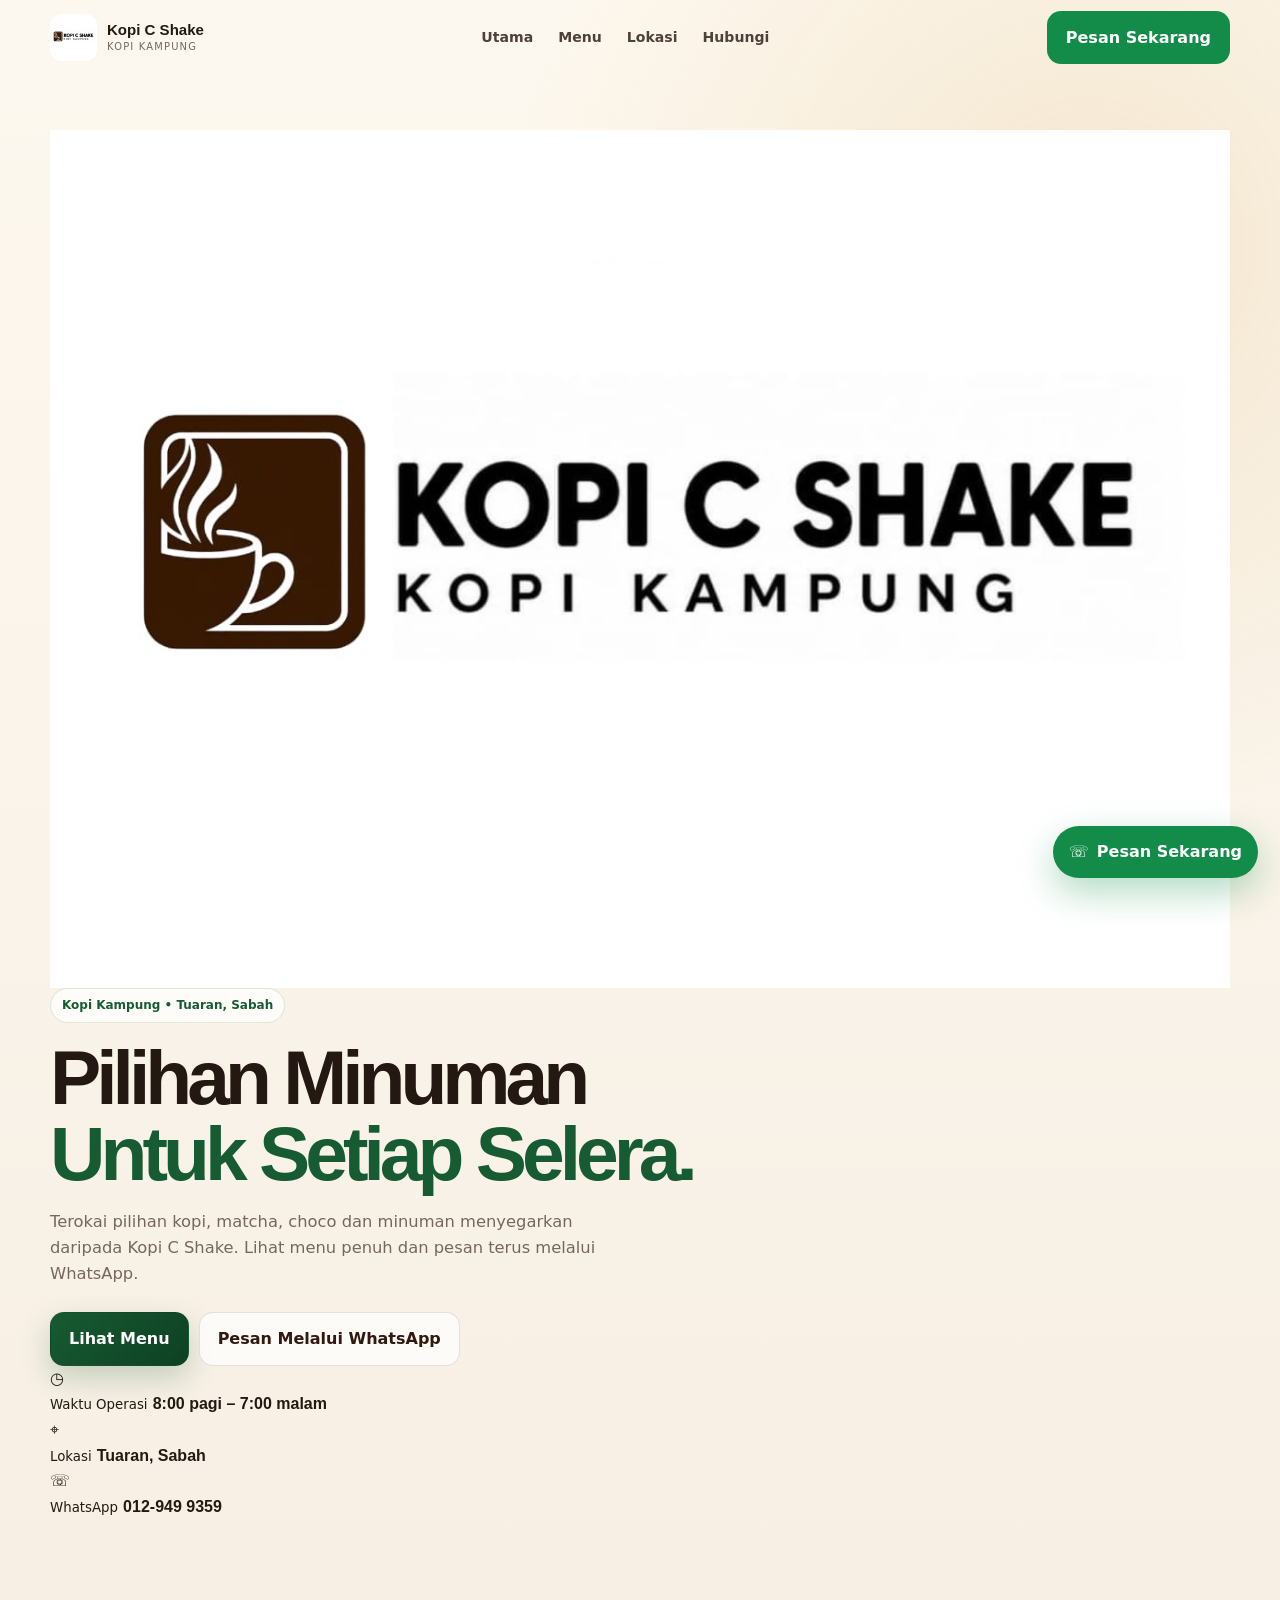
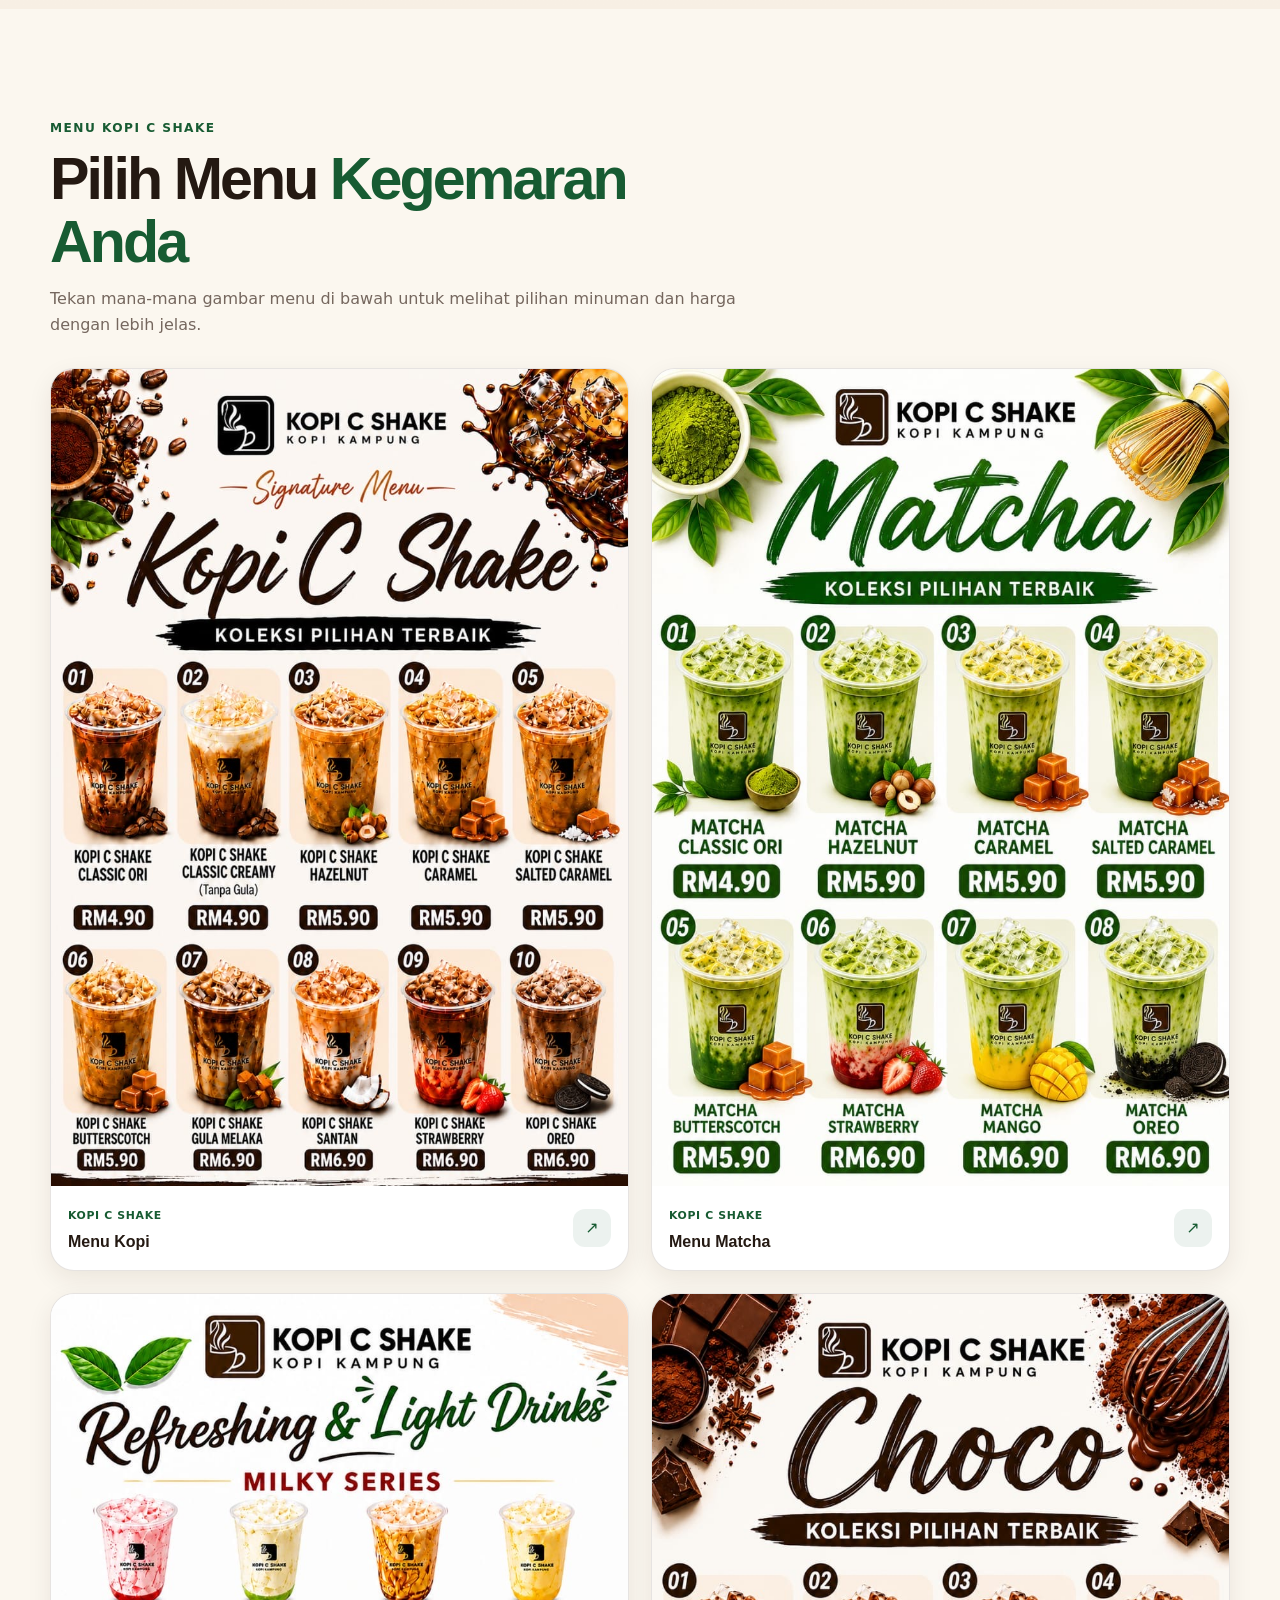
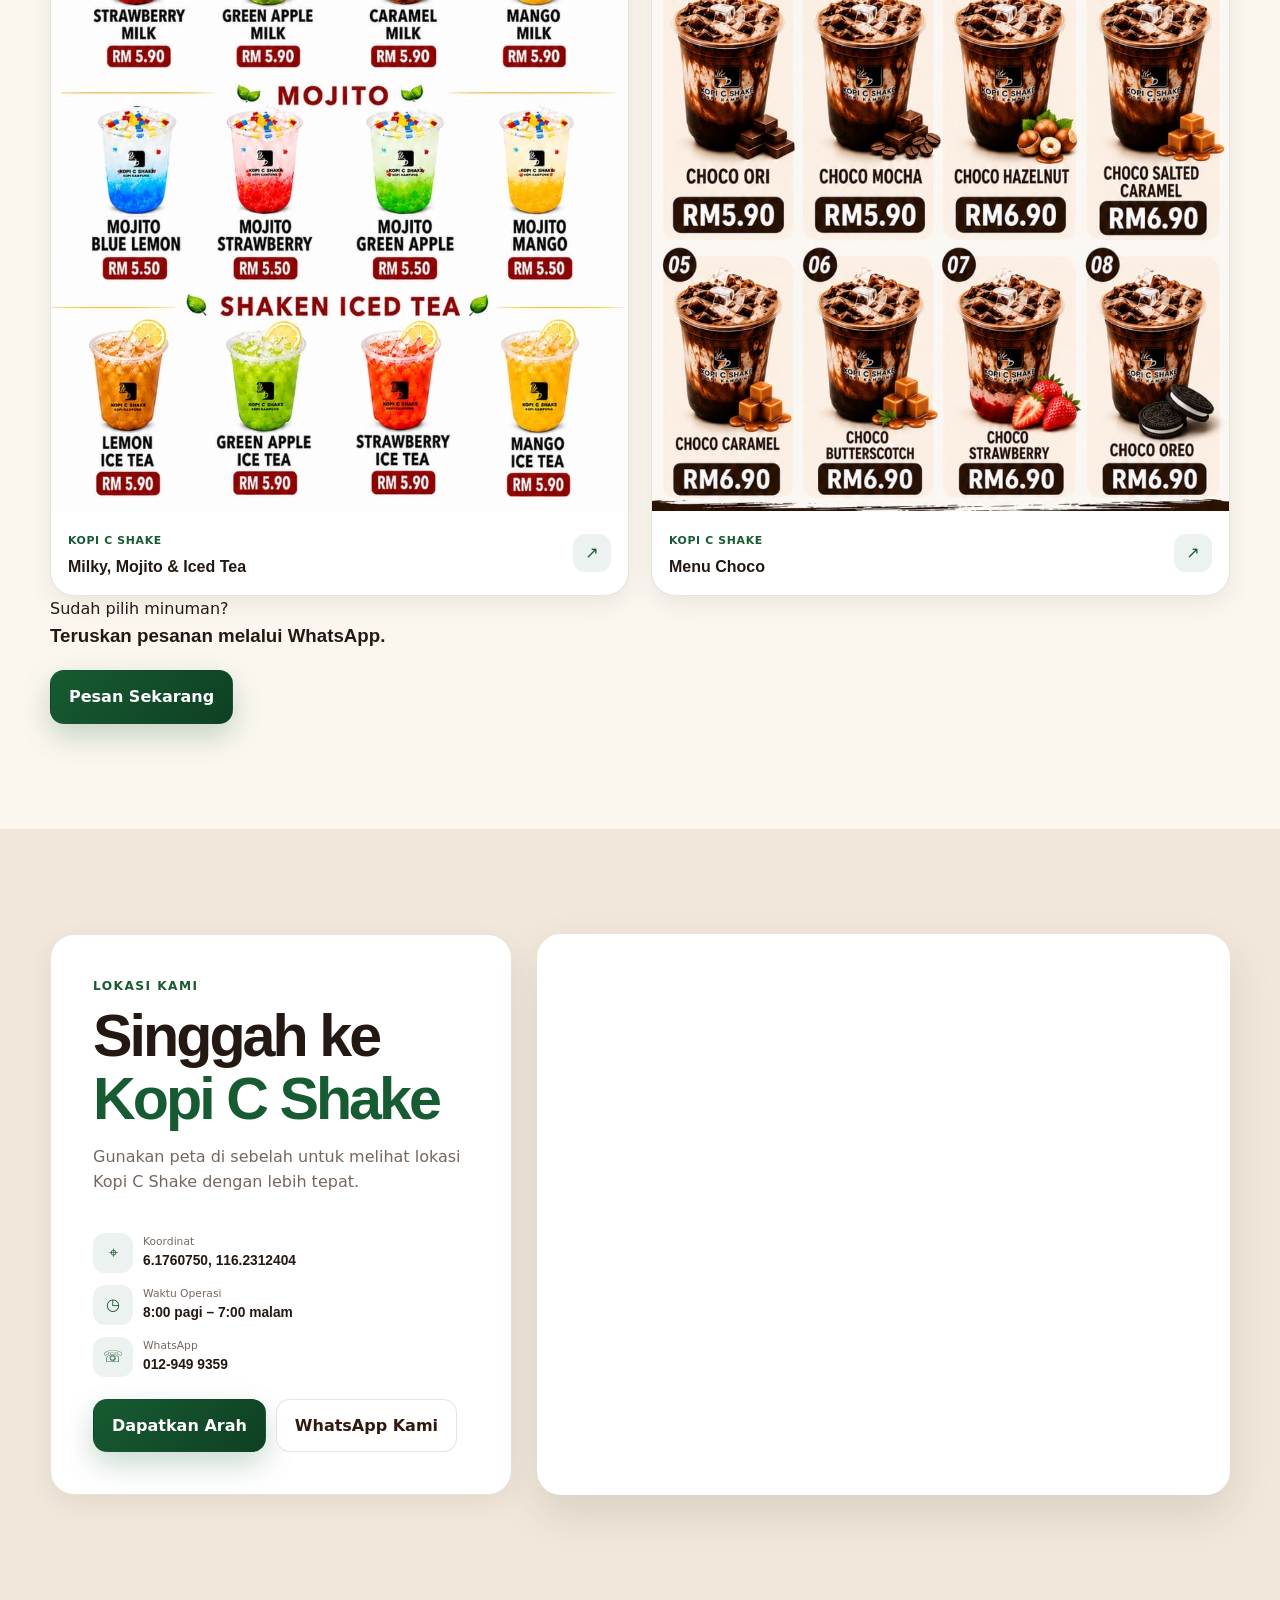
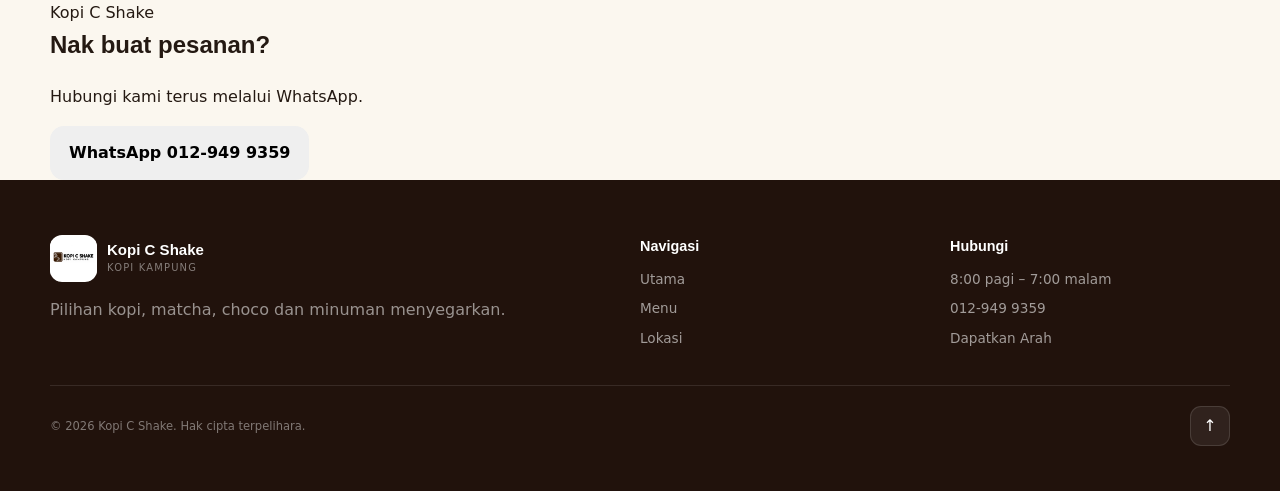
==== index.html @ 35e456e8 "Enhance SEO and structure of index.html Updated title, meta descriptions, and various content for be" ====
<!DOCTYPE html>
<html lang="ms">
<head>
  <meta charset="UTF-8">

  <meta
    name="viewport"
    content="width=device-width, initial-scale=1.0, viewport-fit=cover"
  >

  <title>Kopi C Shake | Kopi Kampung di Tuaran, Sabah</title>

  <meta
    name="description"
    content="Lihat menu Kopi C Shake di Tuaran, Sabah. Pilihan kopi, matcha, choco dan minuman sejuk. Pesan terus melalui WhatsApp."
  >

  <meta name="theme-color" content="#2b160f">

  <meta property="og:type" content="website">
  <meta property="og:title" content="Kopi C Shake | Kopi Kampung">
  <meta
    property="og:description"
    content="Lihat menu Kopi C Shake dan pesan terus melalui WhatsApp."
  >
  <meta property="og:image" content="images/logo.jpg">

  <link rel="icon" href="images/logo.jpg">

  <link rel="preconnect" href="https://fonts.googleapis.com">
  <link rel="preconnect" href="https://fonts.gstatic.com" crossorigin>

  <link
    href="https://fonts.googleapis.com/css2?family=Inter:wght@400;500;600;700&family=Playfair+Display:wght@600;700&display=swap"
    rel="stylesheet"
  >

  <link rel="stylesheet" href="style.css">

  <script type="application/ld+json">
  {
    "@context": "https://schema.org",
    "@type": "CafeOrCoffeeShop",
    "name": "Kopi C Shake",
    "description": "Pilihan kopi, matcha, choco dan minuman sejuk di Tuaran, Sabah.",
    "telephone": "+60129499359",
    "geo": {
      "@type": "GeoCoordinates",
      "latitude": 6.1760750,
      "longitude": 116.2312404
    },
    "address": {
      "@type": "PostalAddress",
      "addressLocality": "Tuaran",
      "addressRegion": "Sabah",
      "addressCountry": "MY"
    }
  }
  </script>
</head>

<body>

  <a class="skip-link" href="#utama">
    Terus ke kandungan
  </a>


  <!-- HEADER -->
  <header class="header" id="header">

    <div class="container header-inner">

      <a href="#utama" class="brand">

        <img
          src="images/logo.jpg"
          alt="Logo Kopi C Shake"
          class="brand-logo"
        >

        <div class="brand-text">
          <strong>Kopi C Shake</strong>
          <span>Kopi Kampung</span>
        </div>

      </a>


      <nav class="desktop-nav">
        <a href="#utama">Utama</a>
        <a href="#menu">Menu</a>
        <a href="#lokasi">Lokasi</a>
        <a href="#hubungi">Hubungi</a>
      </nav>


      <div class="header-actions">

        <button
          type="button"
          class="btn btn-whatsapp desktop-order js-whatsapp"
        >
          Pesan Sekarang
        </button>


        <button
          type="button"
          class="hamburger"
          id="hamburger"
          aria-label="Buka menu"
          aria-expanded="false"
        >
          <span></span>
          <span></span>
          <span></span>
        </button>

      </div>

    </div>


    <div
      class="mobile-menu"
      id="mobileMenu"
      aria-hidden="true"
    >

      <nav>
        <a href="#utama">Utama</a>
        <a href="#menu">Menu</a>
        <a href="#lokasi">Lokasi</a>
        <a href="#hubungi">Hubungi</a>
      </nav>

      <button
        type="button"
        class="btn btn-whatsapp js-whatsapp"
      >
        Pesan Melalui WhatsApp
      </button>

    </div>

  </header>


  <main>


    <!-- HERO -->
    <section class="hero" id="utama">

      <div class="hero-decoration hero-decoration-one"></div>
      <div class="hero-decoration hero-decoration-two"></div>


      <div class="container hero-content reveal">

        <div class="hero-logo-small">

          <img
            src="images/logo.jpg"
            alt="Kopi C Shake Kopi Kampung"
          >

        </div>


        <div class="eyebrow">
          Kopi Kampung • Tuaran, Sabah
        </div>


        <h1>
          Pilihan Minuman
          <span>Untuk Setiap Selera.</span>
        </h1>


        <p class="hero-description">
          Terokai pilihan kopi, matcha, choco dan minuman
          menyegarkan daripada Kopi C Shake. Lihat menu penuh
          dan pesan terus melalui WhatsApp.
        </p>


        <div class="hero-buttons">

          <a
            href="#menu"
            class="btn btn-primary"
          >
            Lihat Menu
          </a>


          <button
            type="button"
            class="btn btn-outline js-whatsapp"
          >
            Pesan Melalui WhatsApp
          </button>

        </div>


        <div class="hero-info">

          <div class="hero-info-item">

            <span class="info-icon">
              ◷
            </span>

            <div>
              <small>Waktu Operasi</small>
              <strong>8:00 pagi – 7:00 malam</strong>
            </div>

          </div>


          <div class="hero-info-item">

            <span class="info-icon">
              ⌖
            </span>

            <div>
              <small>Lokasi</small>
              <strong>Tuaran, Sabah</strong>
            </div>

          </div>


          <div class="hero-info-item">

            <span class="info-icon">
              ☏
            </span>

            <div>
              <small>WhatsApp</small>
              <strong>012-949 9359</strong>
            </div>

          </div>

        </div>

      </div>

    </section>



    <!-- MENU -->
    <section class="section menu-section" id="menu">

      <div class="container">

        <div class="section-heading reveal">

          <span class="section-label">
            Menu Kopi C Shake
          </span>

          <h2>
            Pilih Menu
            <span>Kegemaran Anda</span>
          </h2>

          <p>
            Tekan mana-mana gambar menu di bawah untuk melihat
            pilihan minuman dan harga dengan lebih jelas.
          </p>

        </div>


        <div class="menu-gallery">


          <!-- KOPI -->
          <button
            type="button"
            class="menu-poster reveal"
            data-lightbox="images/menu-kopi.jpg"
            data-title="Menu Kopi C Shake"
          >

            <div class="menu-image-wrap">

              <img
                src="images/menu-kopi.jpg"
                alt="Menu Kopi C Shake"
                loading="eager"
              >

              <div class="view-overlay">
                <span>＋</span>
                Lihat Menu
              </div>

            </div>


            <div class="menu-info">

              <div>
                <span>Kopi C Shake</span>
                <h3>Menu Kopi</h3>
              </div>

              <span class="menu-arrow">
                ↗
              </span>

            </div>

          </button>


          <!-- MATCHA -->
          <button
            type="button"
            class="menu-poster reveal"
            data-lightbox="images/menu-matcha.jpg"
            data-title="Menu Matcha"
          >

            <div class="menu-image-wrap">

              <img
                src="images/menu-matcha.jpg"
                alt="Menu Matcha Kopi C Shake"
                loading="lazy"
              >

              <div class="view-overlay">
                <span>＋</span>
                Lihat Menu
              </div>

            </div>


            <div class="menu-info">

              <div>
                <span>Kopi C Shake</span>
                <h3>Menu Matcha</h3>
              </div>

              <span class="menu-arrow">
                ↗
              </span>

            </div>

          </button>


          <!-- MINUMAN -->
          <button
            type="button"
            class="menu-poster reveal"
            data-lightbox="images/menu-minuman.jpg"
            data-title="Milky, Mojito & Iced Tea"
          >

            <div class="menu-image-wrap">

              <img
                src="images/menu-minuman.jpg"
                alt="Menu minuman Kopi C Shake"
                loading="lazy"
              >

              <div class="view-overlay">
                <span>＋</span>
                Lihat Menu
              </div>

            </div>


            <div class="menu-info">

              <div>
                <span>Kopi C Shake</span>
                <h3>Milky, Mojito & Iced Tea</h3>
              </div>

              <span class="menu-arrow">
                ↗
              </span>

            </div>

          </button>


          <!-- CHOCO -->
          <button
            type="button"
            class="menu-poster reveal"
            data-lightbox="images/menu-choco.jpg"
            data-title="Menu Choco"
          >

            <div class="menu-image-wrap">

              <img
                src="images/menu-choco.jpg"
                alt="Menu Choco Kopi C Shake"
                loading="lazy"
              >

              <div class="view-overlay">
                <span>＋</span>
                Lihat Menu
              </div>

            </div>


            <div class="menu-info">

              <div>
                <span>Kopi C Shake</span>
                <h3>Menu Choco</h3>
              </div>

              <span class="menu-arrow">
                ↗
              </span>

            </div>

          </button>

        </div>


        <div class="menu-order reveal">

          <div>

            <span>
              Sudah pilih minuman?
            </span>

            <h3>
              Teruskan pesanan melalui WhatsApp.
            </h3>

          </div>


          <button
            type="button"
            class="btn btn-primary js-whatsapp"
          >
            Pesan Sekarang
          </button>

        </div>

      </div>

    </section>



    <!-- LOCATION -->
    <section class="section location-section" id="lokasi">

      <div class="container location-grid">


        <div class="location-content reveal">

          <span class="section-label">
            Lokasi Kami
          </span>


          <h2>
            Singgah ke
            <span>Kopi C Shake</span>
          </h2>


          <p>
            Gunakan peta di sebelah untuk melihat lokasi
            Kopi C Shake dengan lebih tepat.
          </p>


          <div class="location-details">

            <div>

              <span class="location-icon">
                ⌖
              </span>

              <div>
                <small>Koordinat</small>
                <strong>
                  6.1760750, 116.2312404
                </strong>
              </div>

            </div>


            <div>

              <span class="location-icon">
                ◷
              </span>

              <div>
                <small>Waktu Operasi</small>
                <strong>
                  8:00 pagi – 7:00 malam
                </strong>
              </div>

            </div>


            <div>

              <span class="location-icon">
                ☏
              </span>

              <div>
                <small>WhatsApp</small>
                <strong>
                  012-949 9359
                </strong>
              </div>

            </div>

          </div>


          <div class="location-buttons">

            <a
              class="btn btn-primary"
              href="https://www.google.com/maps/dir/?api=1&destination=6.1760750,116.2312404"
              target="_blank"
              rel="noopener noreferrer"
            >
              Dapatkan Arah
            </a>


            <button
              type="button"
              class="btn btn-outline js-whatsapp"
            >
              WhatsApp Kami
            </button>

          </div>

        </div>


        <div class="map-container reveal">

          <iframe
            src="https://www.google.com/maps?q=6.1760750,116.2312404&z=17&output=embed"
            title="Lokasi Kopi C Shake"
            loading="lazy"
            referrerpolicy="no-referrer-when-downgrade"
          ></iframe>

        </div>

      </div>

    </section>



    <!-- SIMPLE CONTACT -->
    <section class="contact-strip" id="hubungi">

      <div class="container contact-strip-inner reveal">

        <div>

          <span>
            Kopi C Shake
          </span>

          <h2>
            Nak buat pesanan?
          </h2>

          <p>
            Hubungi kami terus melalui WhatsApp.
          </p>

        </div>


        <button
          type="button"
          class="btn btn-contact js-whatsapp"
        >
          WhatsApp 012-949 9359
        </button>

      </div>

    </section>

  </main>



  <!-- FOOTER -->
  <footer>

    <div class="container footer-grid">


      <div class="footer-brand">

        <a
          href="#utama"
          class="brand"
        >

          <img
            src="images/logo.jpg"
            alt="Kopi C Shake"
            class="brand-logo"
          >

          <div class="brand-text">
            <strong>Kopi C Shake</strong>
            <span>Kopi Kampung</span>
          </div>

        </a>


        <p>
          Pilihan kopi, matcha, choco dan minuman menyegarkan.
        </p>

      </div>


      <div class="footer-column">

        <h3>Navigasi</h3>

        <a href="#utama">Utama</a>
        <a href="#menu">Menu</a>
        <a href="#lokasi">Lokasi</a>

      </div>


      <div class="footer-column">

        <h3>Hubungi</h3>

        <span>
          8:00 pagi – 7:00 malam
        </span>

        <a href="tel:+60129499359">
          012-949 9359
        </a>

        <a
          href="https://www.google.com/maps/dir/?api=1&destination=6.1760750,116.2312404"
          target="_blank"
          rel="noopener noreferrer"
        >
          Dapatkan Arah
        </a>

      </div>

    </div>


    <div class="container footer-bottom">

      <p>
        © <span id="year"></span>
        Kopi C Shake. Hak cipta terpelihara.
      </p>


      <a
        href="#utama"
        class="back-top"
        aria-label="Kembali ke atas"
      >
        ↑
      </a>

    </div>

  </footer>



  <!-- FLOATING WHATSAPP -->
  <button
    type="button"
    class="floating-whatsapp js-whatsapp"
    aria-label="Pesan melalui WhatsApp"
  >
    <span>☏</span>
    Pesan Sekarang
  </button>



  <!-- MOBILE WHATSAPP -->
  <div class="mobile-whatsapp-bar">

    <button
      type="button"
      class="js-whatsapp"
    >
      <span>☏</span>

      <div>
        <small>WhatsApp</small>
        <strong>Pesan Sekarang</strong>
      </div>

    </button>

  </div>



  <!-- LIGHTBOX -->
  <div
    class="lightbox"
    id="lightbox"
    hidden
  >

    <div
      class="lightbox-dialog"
      role="dialog"
      aria-modal="true"
      aria-labelledby="lightboxTitle"
    >

      <div class="lightbox-header">

        <h2 id="lightboxTitle">
          Menu Kopi C Shake
        </h2>


        <button
          type="button"
          id="lightboxClose"
          class="lightbox-close"
          aria-label="Tutup gambar"
        >
          ×
        </button>

      </div>


      <div class="lightbox-image-container">

        <img
          id="lightboxImage"
          src="images/menu-kopi.jpg"
          alt="Menu Kopi C Shake"
        >

      </div>


      <div class="lightbox-footer">

        <button
          type="button"
          class="btn btn-primary js-whatsapp"
        >
          Pesan Melalui WhatsApp
        </button>

      </div>

    </div>

  </div>


  <script src="script.js"></script>

</body>
</html>
---- style.css ----
/* =========================================
   KOPI C SHAKE
   MOBILE-FIRST WEBSITE
========================================= */

:root {
  --primary: #32190f;
  --primary-soft: #4d2919;

  --green: #175b32;
  --green-dark: #0e4023;

  --gold: #d7a04b;

  --cream: #fbf7ef;
  --cream-dark: #f1e8db;

  --white: #ffffff;

  --text: #241912;
  --muted: #75675e;

  --border: rgba(50, 25, 15, 0.12);

  --whatsapp: #148c49;
  --whatsapp-dark: #0c733b;

  --shadow-small:
    0 8px 25px rgba(45, 23, 14, 0.08);

  --shadow-medium:
    0 18px 45px rgba(45, 23, 14, 0.12);

  --shadow-large:
    0 28px 80px rgba(45, 23, 14, 0.18);

  --radius-small: 14px;
  --radius-medium: 20px;
  --radius-large: 30px;

  --transition:
    180ms cubic-bezier(.2, .8, .2, 1);
}


/* =========================================
   RESET
========================================= */

*,
*::before,
*::after {
  box-sizing: border-box;
}


html {
  scroll-behavior: smooth;
  scroll-padding-top: 90px;
}


body {
  margin: 0;

  padding-bottom:
    calc(76px + env(safe-area-inset-bottom));

  overflow-x: hidden;

  color: var(--text);
  background: var(--cream);

  font-family:
    "DM Sans",
    system-ui,
    -apple-system,
    BlinkMacSystemFont,
    "Segoe UI",
    sans-serif;

  line-height: 1.6;
}


body.modal-open {
  overflow: hidden;
}


img {
  display: block;
  max-width: 100%;
  height: auto;
}


button,
input,
textarea {
  font: inherit;
}


button,
a {
  -webkit-tap-highlight-color: transparent;
}


button {
  cursor: pointer;
}


a {
  color: inherit;
  text-decoration: none;
}


h1,
h2,
h3,
p {
  margin-top: 0;
}


h1,
h2,
h3,
strong {
  font-family:
    "Manrope",
    "DM Sans",
    sans-serif;
}


[hidden] {
  display: none !important;
}


::selection {
  color: white;
  background: var(--green);
}


/* =========================================
   ACCESSIBILITY
========================================= */

.skip-link {
  position: fixed;

  top: 10px;
  left: 10px;

  z-index: 99999;

  padding: 10px 15px;

  color: white;
  background: var(--primary);

  border-radius: 10px;

  transform: translateY(-150%);

  transition: transform var(--transition);
}


.skip-link:focus {
  transform: translateY(0);
}


:focus-visible {
  outline: 3px solid rgba(23, 91, 50, 0.35);
  outline-offset: 3px;
}


/* =========================================
   GLOBAL
========================================= */

.container {
  width: min(calc(100% - 32px), 1180px);
  margin-inline: auto;
}


.section {
  padding: 76px 0;
}


.section-label {
  display: inline-block;

  margin-bottom: 9px;

  color: var(--green);

  font-size: 0.76rem;
  font-weight: 800;

  letter-spacing: 0.12em;
  text-transform: uppercase;
}


.section-label.light {
  color: rgba(255, 255, 255, 0.72);
}


.section-heading {
  max-width: 700px;
  margin-bottom: 30px;
}


.section-heading.centered {
  margin-inline: auto;
  text-align: center;
}


.section-heading h2,
.about-content h2,
.location-content h2 {
  margin-bottom: 13px;

  font-size:
    clamp(2rem, 8vw, 3.7rem);

  line-height: 1.06;
  letter-spacing: -0.05em;
}


.section-heading h2 span,
.about-content h2 span,
.location-content h2 span {
  color: var(--green);
}


.section-heading p,
.about-content p,
.location-content > p {
  color: var(--muted);
}


/* =========================================
   BUTTON
========================================= */

.btn {
  position: relative;

  min-height: 48px;

  display: inline-flex;

  align-items: center;
  justify-content: center;

  gap: 8px;

  padding: 13px 18px;

  border: 1px solid transparent;
  border-radius: 14px;

  font-weight: 800;

  transition:
    transform var(--transition),
    box-shadow var(--transition),
    background var(--transition),
    border-color var(--transition);
}


.btn:hover {
  transform: translateY(-2px);
}


.btn:active {
  transform: scale(0.97);
}


.btn-primary {
  color: white;

  background:
    linear-gradient(
      135deg,
      var(--green),
      var(--green-dark)
    );

  box-shadow:
    0 12px 30px rgba(23, 91, 50, 0.23);
}


.btn-primary:hover {
  box-shadow:
    0 16px 34px rgba(23, 91, 50, 0.3);
}


.btn-outline {
  color: var(--primary);

  background:
    rgba(255, 255, 255, 0.72);

  border-color: var(--border);
}


.btn-outline:hover {
  background: white;
  box-shadow: var(--shadow-small);
}


.btn-whatsapp {
  color: white;
  background: var(--whatsapp);
}


.btn-whatsapp:hover {
  background: var(--whatsapp-dark);
}


.btn-white {
  color: var(--primary);
  background: white;
}


/* =========================================
   HEADER
========================================= */

.header {
  position: fixed;

  top: 0;
  left: 0;
  right: 0;

  z-index: 900;

  transition:
    background var(--transition),
    box-shadow var(--transition),
    backdrop-filter var(--transition);
}


.header.scrolled {
  background:
    rgba(251, 247, 239, 0.94);

  backdrop-filter: blur(15px);

  box-shadow:
    0 8px 30px rgba(50, 25, 15, 0.08);

  border-bottom:
    1px solid rgba(50, 25, 15, 0.07);
}


.header-inner {
  min-height: 75px;

  display: flex;

  align-items: center;
  justify-content: space-between;

  gap: 15px;
}


.brand {
  min-width: 0;

  display: flex;

  align-items: center;

  gap: 10px;
}


.brand-logo {
  width: 47px;
  height: 47px;

  flex: 0 0 auto;

  object-fit: contain;

  border-radius: 12px;

  background: white;
}


.brand-text {
  display: flex;
  flex-direction: column;

  line-height: 1.1;
}


.brand-text strong {
  font-size: 0.94rem;
}


.brand-text span {
  margin-top: 4px;

  color: var(--muted);

  font-size: 0.62rem;

  letter-spacing: 0.12em;
  text-transform: uppercase;
}


.desktop-nav {
  display: none;
}


.header-actions {
  display: flex;

  align-items: center;

  gap: 9px;
}


.desktop-order {
  display: none;
}


.hamburger {
  width: 45px;
  height: 45px;

  display: grid;

  place-content: center;

  gap: 5px;

  padding: 0;

  color: var(--primary);

  background:
    rgba(255, 255, 255, 0.85);

  border: 1px solid var(--border);
  border-radius: 13px;

  transition:
    transform var(--transition),
    background var(--transition);
}


.hamburger:active {
  transform: scale(0.95);
}


.hamburger span {
  width: 20px;
  height: 2px;

  display: block;

  background: currentColor;

  border-radius: 10px;

  transition:
    transform 0.25s ease,
    opacity 0.25s ease;
}


.hamburger.open span:nth-child(1) {
  transform:
    translateY(7px)
    rotate(45deg);
}


.hamburger.open span:nth-child(2) {
  opacity: 0;
}


.hamburger.open span:nth-child(3) {
  transform:
    translateY(-7px)
    rotate(-45deg);
}


.mobile-menu {
  position: fixed;

  top: 76px;

  left: 16px;
  right: 16px;

  z-index: 899;

  padding: 14px;

  opacity: 0;
  visibility: hidden;

  transform:
    translateY(-10px)
    scale(0.98);

  background:
    rgba(255, 255, 255, 0.98);

  border:
    1px solid var(--border);

  border-radius: 22px;

  box-shadow: var(--shadow-large);

  transition:
    opacity 0.22s ease,
    visibility 0.22s ease,
    transform 0.22s ease;
}


.mobile-menu.open {
  opacity: 1;
  visibility: visible;

  transform: none;
}


.mobile-menu nav {
  display: grid;

  margin-bottom: 12px;
}


.mobile-menu nav a {
  min-height: 46px;

  display: flex;

  align-items: center;

  padding: 12px;

  border-radius: 12px;

  font-weight: 700;
}


.mobile-menu nav a:hover {
  color: var(--green);

  background:
    rgba(23, 91, 50, 0.07);
}


.mobile-menu .btn {
  width: 100%;
}


/* =========================================
   HERO
========================================= */

.hero {
  position: relative;

  min-height: 760px;

  display: flex;

  align-items: center;

  overflow: hidden;

  padding:
    125px 0 70px;

  background:
    radial-gradient(
      circle at 85% 15%,
      rgba(215, 160, 75, 0.18),
      transparent 33%
    ),
    linear-gradient(
      180deg,
      #fdf8ef,
      #f7efe4
    );
}


.hero-grid {
  display: grid;

  gap: 50px;
}


.hero-content {
  position: relative;

  z-index: 3;
}


.eyebrow {
  width: fit-content;

  display: flex;

  align-items: center;

  gap: 8px;

  margin-bottom: 17px;

  padding: 7px 11px;

  color: var(--green);

  background:
    rgba(255, 255, 255, 0.74);

  border:
    1px solid rgba(23, 91, 50, 0.14);

  border-radius: 999px;

  font-size: 0.75rem;
  font-weight: 800;
}


.eyebrow > span {
  width: 7px;
  height: 7px;

  background: var(--green);

  border-radius: 50%;
}


.hero h1 {
  max-width: 680px;

  margin-bottom: 18px;

  font-size:
    clamp(2.8rem, 13vw, 5.8rem);

  line-height: 0.98;

  letter-spacing: -0.065em;
}


.hero h1 span {
  color: var(--green);
}


.hero-description {
  max-width: 580px;

  margin-bottom: 25px;

  color: var(--muted);

  font-size: 1.02rem;
}


.hero-buttons {
  display: grid;

  gap: 10px;
}


.hero-buttons .btn {
  width: 100%;
}


.hero-meta {
  display: grid;

  gap: 12px;

  margin-top: 26px;
}


.hero-meta > div {
  display: flex;

  align-items: center;

  gap: 11px;
}


.meta-icon {
  width: 40px;
  height: 40px;

  flex: 0 0 auto;

  display: grid;

  place-items: center;

  color: var(--green);

  background: white;

  border-radius: 12px;

  box-shadow: var(--shadow-small);
}


.hero-meta small {
  display: block;

  color: var(--muted);

  font-size: 0.68rem;
}


.hero-meta strong {
  display: block;

  font-size: 0.85rem;
}


.hero-visual {
  position: relative;

  width:
    min(100%, 500px);

  margin-inline: auto;
}


.hero-logo-card {
  position: relative;

  min-height: 430px;

  display: grid;

  place-items: center;

  padding: 45px;

  overflow: hidden;

  background:
    linear-gradient(
      145deg,
      var(--primary),
      #58311d 60%,
      var(--green-dark)
    );

  border:
    8px solid rgba(255, 255, 255, 0.7);

  border-radius: 36px;

  box-shadow: var(--shadow-large);
}


.hero-logo-background {
  position: absolute;

  width: 330px;
  height: 330px;

  border-radius: 50%;

  background:
    rgba(255, 255, 255, 0.08);

  filter: blur(2px);
}


.hero-logo {
  position: relative;

  z-index: 2;

  width: min(80%, 290px);

  border-radius: 26px;

  box-shadow:
    0 25px 60px rgba(0, 0, 0, 0.28);
}


.hero-chip {
  position: absolute;

  z-index: 4;

  padding: 7px 12px;

  color: var(--primary);

  background: white;

  border-radius: 999px;

  box-shadow: var(--shadow-medium);

  font-size: 0.72rem;
  font-weight: 800;
}


.hero-chip-one {
  left: 11px;
  top: 20%;
}


.hero-chip-two {
  right: 8px;
  top: 41%;
}


.hero-chip-three {
  left: 18px;
  bottom: 11%;
}


.hero-glow {
  position: absolute;

  border-radius: 50%;

  pointer-events: none;
}


.hero-glow-one {
  width: 250px;
  height: 250px;

  left: -180px;
  top: 30%;

  background:
    rgba(23, 91, 50, 0.08);
}


.hero-glow-two {
  width: 320px;
  height: 320px;

  right: -220px;
  bottom: 8%;

  background:
    rgba(215, 160, 75, 0.13);
}


/* =========================================
   QUICK INFO
========================================= */

.quick-section {
  position: relative;

  z-index: 5;

  padding-bottom: 10px;
}


.quick-grid {
  display: grid;

  gap: 11px;

  margin-top: -20px;
}


.quick-card {
  display: flex;

  align-items: center;

  gap: 12px;

  min-height: 82px;

  padding: 14px;

  background:
    rgba(255, 255, 255, 0.94);

  border:
    1px solid var(--border);

  border-radius: 18px;

  box-shadow: var(--shadow-small);

  transition:
    transform var(--transition),
    box-shadow var(--transition);
}


.quick-card:hover {
  transform: translateY(-3px);

  box-shadow: var(--shadow-medium);
}


.quick-icon {
  width: 43px;
  height: 43px;

  flex: 0 0 auto;

  display: grid;

  place-items: center;

  color: var(--green);

  background:
    rgba(23, 91, 50, 0.08);

  border-radius: 13px;

  font-size: 1.2rem;
}


.quick-card span {
  display: block;

  color: var(--muted);

  font-size: 0.69rem;
}


.quick-card strong {
  display: block;

  margin-top: 2px;

  font-size: 0.85rem;
}


/* =========================================
   MENU
========================================= */

.menu-section {
  background: var(--cream);
}


.menu-gallery {
  display: grid;

  gap: 18px;
}


.menu-poster {
  width: 100%;

  padding: 0;

  overflow: hidden;

  color: inherit;

  background: white;

  border:
    1px solid var(--border);

  border-radius: 24px;

  box-shadow: var(--shadow-small);

  text-align: left;

  transition:
    transform var(--transition),
    box-shadow var(--transition),
    border-color var(--transition);
}


.menu-poster:hover {
  transform: translateY(-4px);

  border-color:
    rgba(23, 91, 50, 0.2);

  box-shadow: var(--shadow-medium);
}


.menu-poster:active {
  transform: scale(0.99);
}


.menu-image-wrap {
  position: relative;

  overflow: hidden;

  background: #eee4d6;
}


.menu-image-wrap img {
  width: 100%;

  height: auto;

  transition:
    transform 0.35s ease;
}


.menu-poster:hover img {
  transform: scale(1.012);
}


.view-overlay {
  position: absolute;

  inset: 0;

  display: flex;

  align-items: center;
  justify-content: center;

  gap: 7px;

  color: white;

  background:
    rgba(35, 19, 11, 0.55);

  opacity: 0;

  font-weight: 800;

  transition:
    opacity var(--transition);
}


.menu-poster:hover .view-overlay {
  opacity: 1;
}


.menu-info {
  display: flex;

  align-items: center;
  justify-content: space-between;

  gap: 15px;

  padding: 15px 17px;
}


.menu-info div > span {
  color: var(--green);

  font-size: 0.68rem;

  font-weight: 800;

  letter-spacing: 0.06em;
  text-transform: uppercase;
}


.menu-info h3 {
  margin:
    3px 0 0;

  font-size: 1rem;
}


.menu-arrow {
  width: 38px;
  height: 38px;

  flex: 0 0 auto;

  display: grid;

  place-items: center;

  color: var(--green);

  background:
    rgba(23, 91, 50, 0.08);

  border-radius: 12px;
}


.menu-order-box {
  display: grid;

  gap: 18px;

  margin-top: 25px;

  padding: 22px;

  background:
    linear-gradient(
      135deg,
      rgba(23, 91, 50, 0.07),
      rgba(215, 160, 75, 0.1)
    );

  border:
    1px solid rgba(23, 91, 50, 0.12);

  border-radius: 23px;
}


.menu-order-box h3 {
  margin:
    0 0 5px;

  font-size:
    clamp(1.2rem, 5vw, 1.6rem);
}


.menu-order-box p {
  margin: 0;

  color: var(--muted);
}


/* =========================================
   ABOUT
========================================= */

.about-section {
  background: var(--cream-dark);
}


.about-grid {
  display: grid;

  gap: 42px;
}


.about-image {
  display: flex;

  justify-content: center;
}


.about-logo-card {
  position: relative;

  width:
    min(100%, 450px);

  padding: 35px;

  overflow: hidden;

  background:
    linear-gradient(
      140deg,
      var(--primary),
      var(--green-dark)
    );

  border:
    7px solid white;

  border-radius: 30px;

  box-shadow: var(--shadow-large);
}


.about-logo-card img {
  width: 100%;

  border-radius: 22px;
}


.about-content {
  align-self: center;
}


.about-features {
  display: grid;

  gap: 10px;

  margin-top: 24px;
}


.about-features div {
  display: flex;

  align-items: center;

  gap: 10px;

  font-weight: 600;
}


.about-features span {
  width: 28px;
  height: 28px;

  flex: 0 0 auto;

  display: grid;

  place-items: center;

  color: white;

  background: var(--green);

  border-radius: 50%;

  font-size: 0.7rem;
}


/* =========================================
   BENEFITS
========================================= */

.benefits-section {
  background: #fffdf9;
}


.benefit-grid {
  display: grid;

  gap: 13px;
}


.benefit-card {
  padding: 22px;

  background: white;

  border:
    1px solid var(--border);

  border-radius: 20px;

  box-shadow:
    0 5px 20px rgba(50, 25, 15, 0.04);

  transition:
    transform var(--transition),
    box-shadow var(--transition);
}


.benefit-card:hover {
  transform: translateY(-4px);

  box-shadow: var(--shadow-medium);
}


.benefit-icon {
  width: 47px;
  height: 47px;

  display: grid;

  place-items: center;

  color: var(--green);

  background:
    rgba(23, 91, 50, 0.08);

  border-radius: 14px;

  font-size: 1.25rem;
}


.benefit-card h3 {
  margin:
    15px 0 7px;

  font-size: 1rem;
}


.benefit-card p {
  margin: 0;

  color: var(--muted);

  font-size: 0.87rem;
}


/* =========================================
   LOCATION
========================================= */

.location-section {
  background: var(--cream-dark);
}


.location-grid {
  display: grid;

  gap: 20px;
}


.location-content {
  padding: 25px;

  background: white;

  border:
    1px solid var(--border);

  border-radius: 24px;

  box-shadow: var(--shadow-small);
}


.location-details {
  display: grid;

  gap: 12px;

  margin:
    22px 0;
}


.location-details > div {
  display: flex;

  align-items: center;

  gap: 10px;
}


.location-details > div > span {
  width: 40px;
  height: 40px;

  flex: 0 0 auto;

  display: grid;

  place-items: center;

  color: var(--green);

  background:
    rgba(23, 91, 50, 0.08);

  border-radius: 12px;
}


.location-details small {
  display: block;

  color: var(--muted);

  font-size: 0.67rem;
}


.location-details strong {
  display: block;

  font-size: 0.86rem;
}


.location-buttons {
  display: flex;

  flex-wrap: wrap;

  gap: 10px;
}


.map-container {
  min-height: 380px;

  overflow: hidden;

  background: white;

  border:
    7px solid white;

  border-radius: 24px;

  box-shadow: var(--shadow-medium);
}


.map-container iframe {
  width: 100%;
  height: 100%;

  min-height: 380px;

  display: block;

  border: 0;
}


/* =========================================
   CONTACT
========================================= */

.contact-section {
  background: var(--cream);
}


.contact-card {
  position: relative;

  overflow: hidden;

  padding: 36px 23px;

  color: white;

  background:
    linear-gradient(
      135deg,
      #30170d,
      #53301d 55%,
      #154228
    );

  border-radius: 30px;

  box-shadow: var(--shadow-large);
}


.contact-content {
  position: relative;

  z-index: 2;

  max-width: 650px;
}


.contact-card h2 {
  margin-bottom: 13px;

  font-size:
    clamp(2rem, 9vw, 3.8rem);

  line-height: 1.04;

  letter-spacing: -0.05em;
}


.contact-card h2 span {
  color: #edcc86;
}


.contact-card p {
  max-width: 520px;

  margin-bottom: 22px;

  color:
    rgba(255, 255, 255, 0.7);
}


.contact-glow {
  position: absolute;

  width: 330px;
  height: 330px;

  right: -130px;
  top: -150px;

  background:
    rgba(224, 182, 101, 0.15);

  border-radius: 50%;
}


/* =========================================
   FOOTER
========================================= */

footer {
  padding:
    55px 0 95px;

  color:
    rgba(255, 255, 255, 0.72);

  background: #21120c;
}


.footer-grid {
  display: grid;

  gap: 30px;
}


.footer-brand .brand-text strong {
  color: white;
}


.footer-brand .brand-text span {
  color:
    rgba(255, 255, 255, 0.45);
}


.footer-brand p {
  margin:
    15px 0 0;

  color:
    rgba(255, 255, 255, 0.54);
}


.footer-column {
  display: flex;

  flex-direction: column;

  gap: 8px;
}


.footer-column h3 {
  margin-bottom: 3px;

  color: white;

  font-size: 0.9rem;
}


.footer-column a,
.footer-column span {
  color:
    rgba(255, 255, 255, 0.58);

  font-size: 0.85rem;
}


.footer-column a:hover {
  color: white;
}


.footer-bottom {
  display: flex;

  align-items: center;
  justify-content: space-between;

  gap: 15px;

  margin-top: 35px;

  padding-top: 20px;

  border-top:
    1px solid rgba(255, 255, 255, 0.1);
}


.footer-bottom p {
  margin: 0;

  color:
    rgba(255, 255, 255, 0.43);

  font-size: 0.72rem;
}


.back-top {
  width: 40px;
  height: 40px;

  display: grid;

  place-items: center;

  color: white;

  background:
    rgba(255, 255, 255, 0.07);

  border:
    1px solid rgba(255, 255, 255, 0.12);

  border-radius: 11px;

  transition:
    transform var(--transition),
    background var(--transition);
}


.back-top:hover {
  transform: translateY(-3px);

  background:
    rgba(255, 255, 255, 0.12);
}


/* =========================================
   WHATSAPP
========================================= */

.floating-whatsapp {
  display: none;
}


.mobile-whatsapp-bar {
  position: fixed;

  left: 0;
  right: 0;
  bottom: 0;

  z-index: 850;

  padding:
    9px 13px
    calc(9px + env(safe-area-inset-bottom));

  background:
    rgba(255, 255, 255, 0.95);

  backdrop-filter: blur(14px);

  box-shadow:
    0 -8px 25px rgba(50, 25, 15, 0.09);
}


.mobile-whatsapp-bar button {
  width: 100%;

  min-height: 51px;

  display: flex;

  align-items: center;
  justify-content: center;

  gap: 10px;

  color: white;
  background: var(--whatsapp);

  border: 0;
  border-radius: 14px;

  transition:
    transform var(--transition),
    background var(--transition);
}


.mobile-whatsapp-bar button:active {
  transform: scale(0.98);
}


.mobile-whatsapp-bar span {
  font-size: 1.2rem;
}


.mobile-whatsapp-bar div {
  display: flex;

  flex-direction: column;

  text-align: left;

  line-height: 1.05;
}


.mobile-whatsapp-bar small {
  opacity: 0.7;

  font-size: 0.6rem;
}


.mobile-whatsapp-bar strong {
  font-size: 0.9rem;
}


/* =========================================
   LIGHTBOX
========================================= */

.lightbox {
  position: fixed;

  inset: 0;

  z-index: 9999;

  display: grid;

  place-items: center;

  padding: 18px;

  background:
    rgba(14, 8, 5, 0.88);

  backdrop-filter: blur(7px);
}


.lightbox-dialog {
  width:
    min(100%, 900px);

  max-height: 94vh;

  display: flex;

  flex-direction: column;

  overflow: hidden;

  background: white;

  border-radius: 22px;

  box-shadow:
    0 35px 100px rgba(0, 0, 0, 0.4);

  animation:
    lightboxIn 0.22s ease;
}


.lightbox-header {
  display: flex;

  align-items: center;
  justify-content: space-between;

  gap: 15px;

  padding:
    13px 15px;

  border-bottom:
    1px solid var(--border);
}


.lightbox-header h2 {
  margin: 0;

  font-size: 1rem;
}


.lightbox-close {
  width: 42px;
  height: 42px;

  flex: 0 0 auto;

  display: grid;

  place-items: center;

  color: var(--primary);
  background: var(--cream);

  border:
    1px solid var(--border);

  border-radius: 12px;

  font-size: 1.5rem;

  transition:
    transform var(--transition),
    background var(--transition);
}


.lightbox-close:hover {
  background: var(--cream-dark);
}


.lightbox-close:active {
  transform: scale(0.95);
}


.lightbox-image-container {
  flex: 1;

  overflow: auto;

  background: #e9e2d9;
}


.lightbox-image-container img {
  width: 100%;
  height: auto;

  margin-inline: auto;
}


.lightbox-footer {
  padding: 13px;

  background: white;

  border-top:
    1px solid var(--border);
}


.lightbox-footer .btn {
  width: 100%;
}


@keyframes lightboxIn {
  from {
    opacity: 0;

    transform:
      scale(0.97);
  }

  to {
    opacity: 1;

    transform:
      none;
  }
}


/* =========================================
   IMAGE PLACEHOLDER
========================================= */

.image-placeholder {
  width: 100%;

  min-height: 220px;

  display: grid;

  place-items: center;

  padding: 20px;

  color: var(--green);

  background:
    linear-gradient(
      135deg,
      #eee5d8,
      #faf6ef
    );

  text-align: center;

  font-weight: 700;
}


/* =========================================
   SCROLL ANIMATION
========================================= */

.reveal {
  opacity: 0;

  transform:
    translateY(23px);

  transition:
    opacity 0.6s ease,
    transform 0.6s ease;
}


.reveal.visible {
  opacity: 1;

  transform: none;
}


/* =========================================
   TABLET
========================================= */

@media (min-width: 640px) {

  body {
    padding-bottom: 0;
  }


  .hero-buttons {
    display: flex;

    flex-wrap: wrap;
  }


  .hero-buttons .btn {
    width: auto;
  }


  .hero-meta {
    grid-template-columns:
      repeat(2, max-content);

    gap: 30px;
  }


  .quick-grid {
    grid-template-columns:
      repeat(3, 1fr);
  }


  .menu-gallery {
    grid-template-columns:
      repeat(2, minmax(0, 1fr));
  }


  .menu-order-box {
    grid-template-columns:
      1fr auto;

    align-items: center;

    padding: 28px;
  }


  .benefit-grid {
    grid-template-columns:
      repeat(3, minmax(0, 1fr));
  }


  .mobile-whatsapp-bar {
    display: none;
  }


  .floating-whatsapp {
    position: fixed;

    right: 22px;
    bottom: 22px;

    z-index: 800;

    min-height: 52px;

    display: flex;

    align-items: center;

    gap: 8px;

    padding: 11px 16px;

    color: white;
    background: var(--whatsapp);

    border: 0;
    border-radius: 999px;

    box-shadow:
      0 14px 36px rgba(20, 140, 73, 0.32);

    font-weight: 800;

    transition:
      transform var(--transition),
      box-shadow var(--transition),
      background var(--transition);
  }


  .floating-whatsapp:hover {
    transform: translateY(-3px);

    background: var(--whatsapp-dark);

    box-shadow:
      0 18px 42px rgba(20, 140, 73, 0.39);
  }


  .floating-whatsapp:active {
    transform: scale(0.96);
  }


  footer {
    padding-bottom: 45px;
  }

}


/* =========================================
   DESKTOP
========================================= */

@media (min-width: 950px) {

  .section {
    padding: 105px 0;
  }


  .desktop-nav {
    display: flex;

    align-items: center;

    gap: 3px;
  }


  .desktop-nav a {
    padding:
      9px 11px;

    color: #4e4139;

    border-radius: 10px;

    font-size: 0.88rem;
    font-weight: 700;

    transition:
      color var(--transition),
      background var(--transition);
  }


  .desktop-nav a:hover {
    color: var(--green);

    background:
      rgba(23, 91, 50, 0.07);
  }


  .desktop-order {
    display: inline-flex;
  }


  .hamburger,
  .mobile-menu {
    display: none;
  }


  .hero {
    min-height: 850px;

    padding:
      130px 0 90px;
  }


  .hero-grid {
    grid-template-columns:
      1.05fr 0.95fr;

    align-items: center;

    gap: 70px;
  }


  .hero h1 {
    font-size:
      clamp(4.4rem, 6vw, 6.1rem);
  }


  .quick-grid {
    margin-top: -45px;
  }


  .menu-gallery {
    grid-template-columns:
      repeat(2, minmax(0, 1fr));

    gap: 22px;
  }


  .about-grid {
    grid-template-columns:
      0.9fr 1fr;

    align-items: center;

    gap: 80px;
  }


  .location-grid {
    grid-template-columns:
      0.8fr 1.2fr;

    align-items: stretch;

    gap: 25px;
  }


  .location-content {
    display: flex;

    flex-direction: column;

    justify-content: center;

    padding: 42px;
  }


  .contact-card {
    padding: 65px;
  }


  .footer-grid {
    grid-template-columns:
      2fr 1fr 1fr;
  }

}


/* =========================================
   LARGE DESKTOP
========================================= */

@media (min-width: 1280px) {

  .container {
    width:
      min(calc(100% - 60px), 1180px);
  }

}


/* =========================================
   REDUCED MOTION
========================================= */

@media (prefers-reduced-motion: reduce) {

  *,
  *::before,
  *::after {
    scroll-behavior: auto !important;

    animation-duration: 0.01ms !important;
    animation-iteration-count: 1 !important;

    transition-duration: 0.01ms !important;
  }


  .reveal {
    opacity: 1;

    transform: none;
  }

}
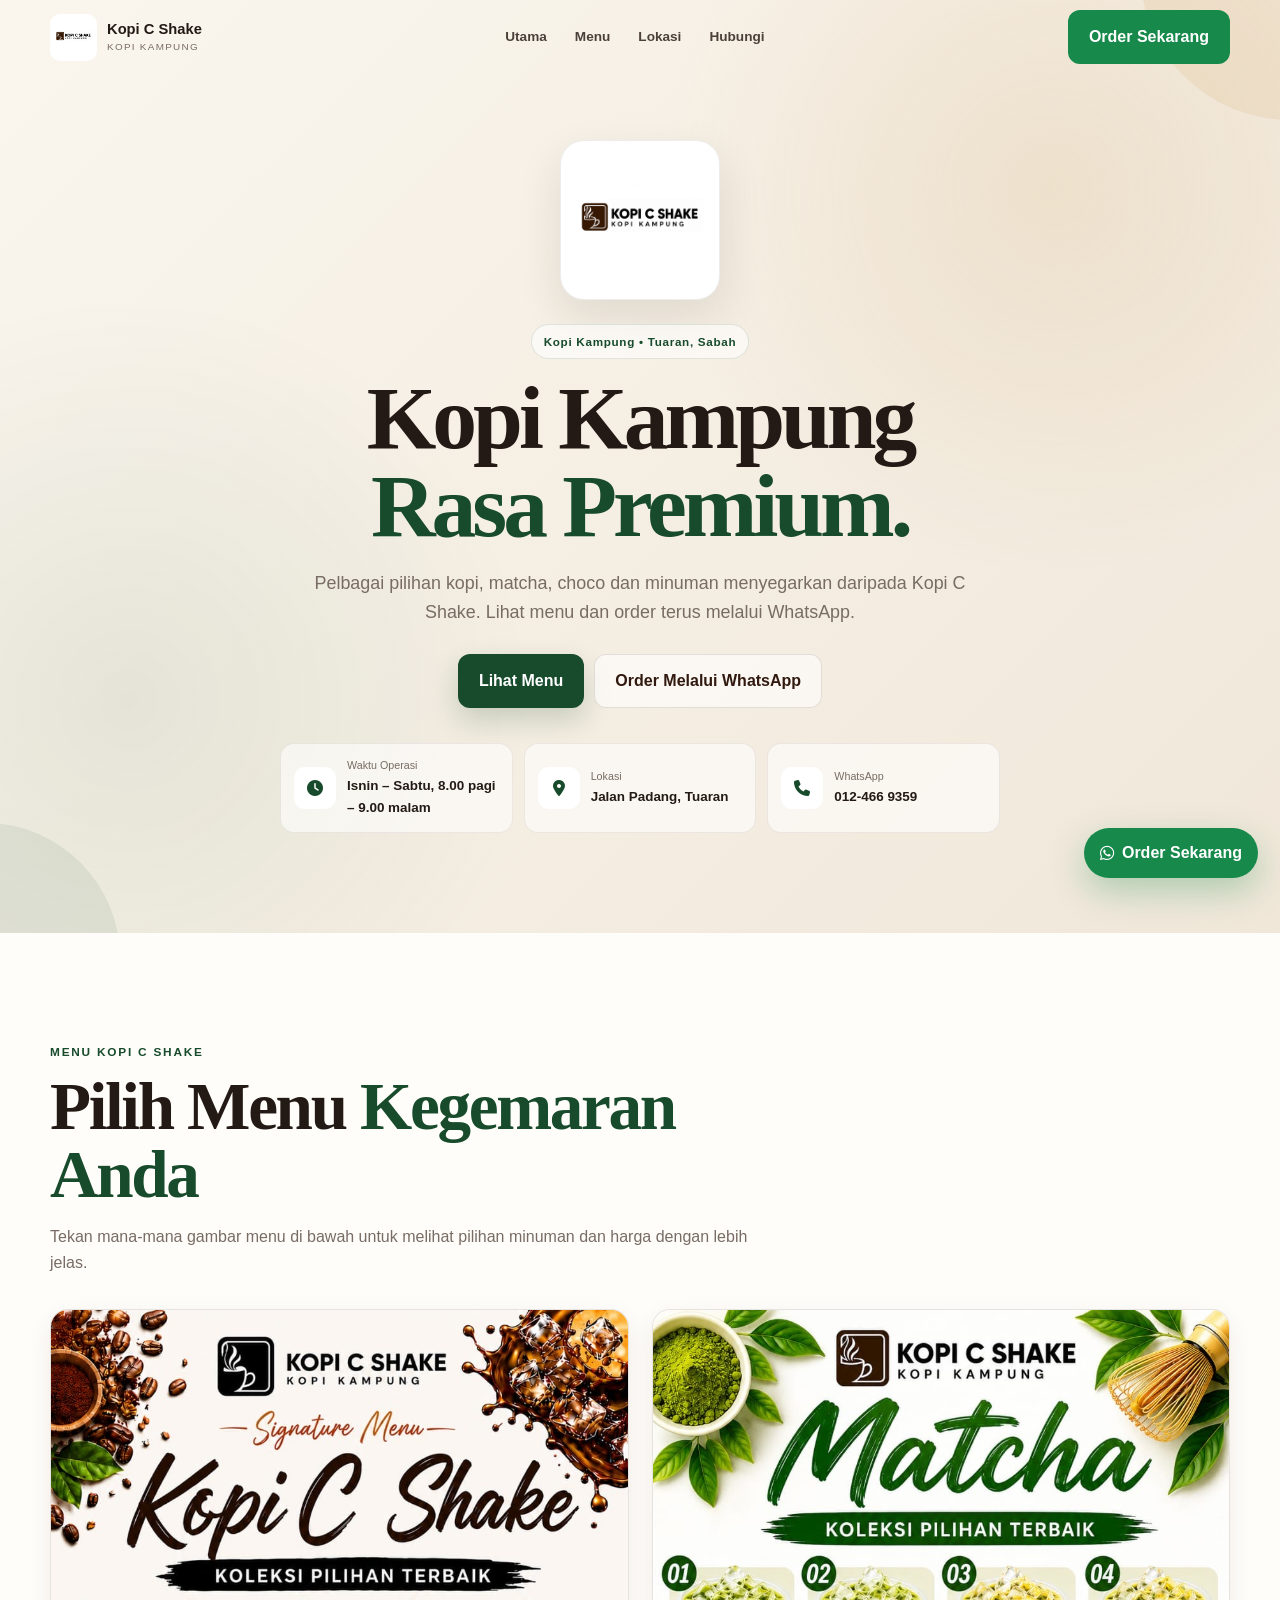
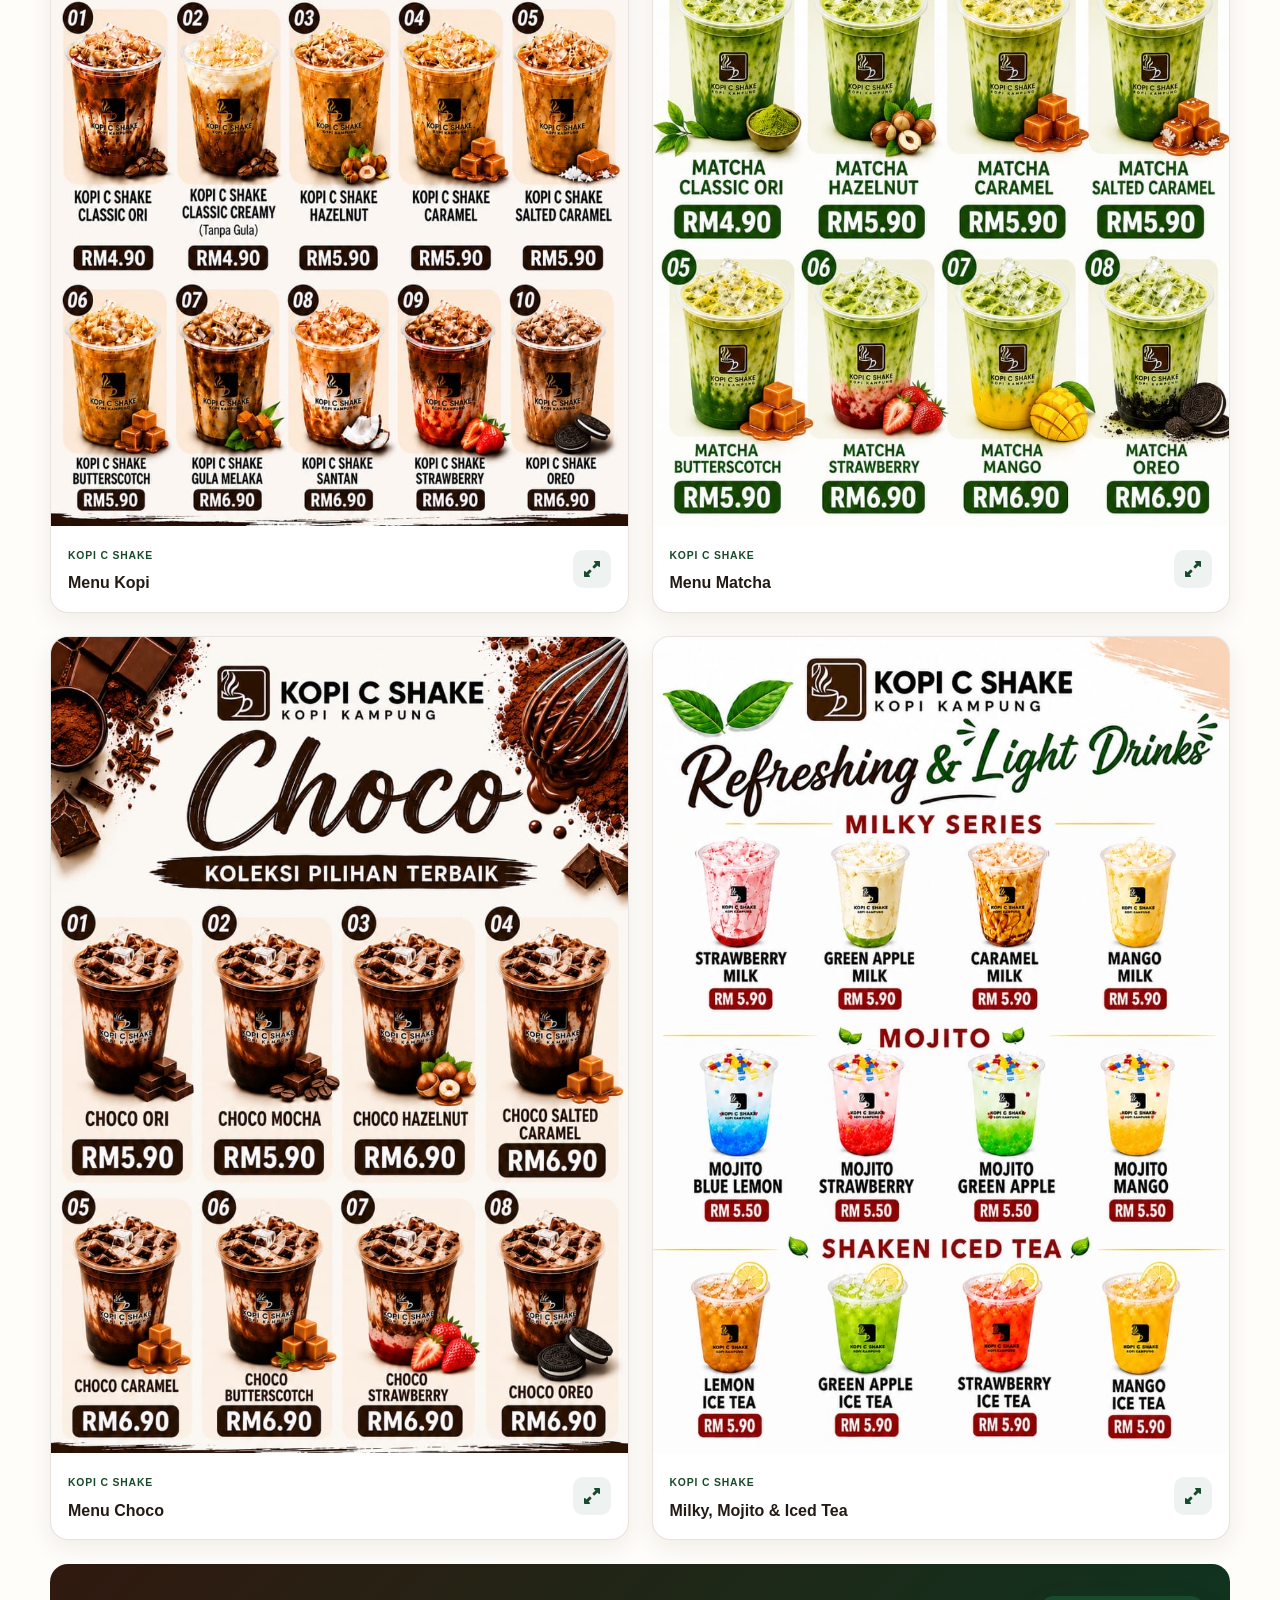
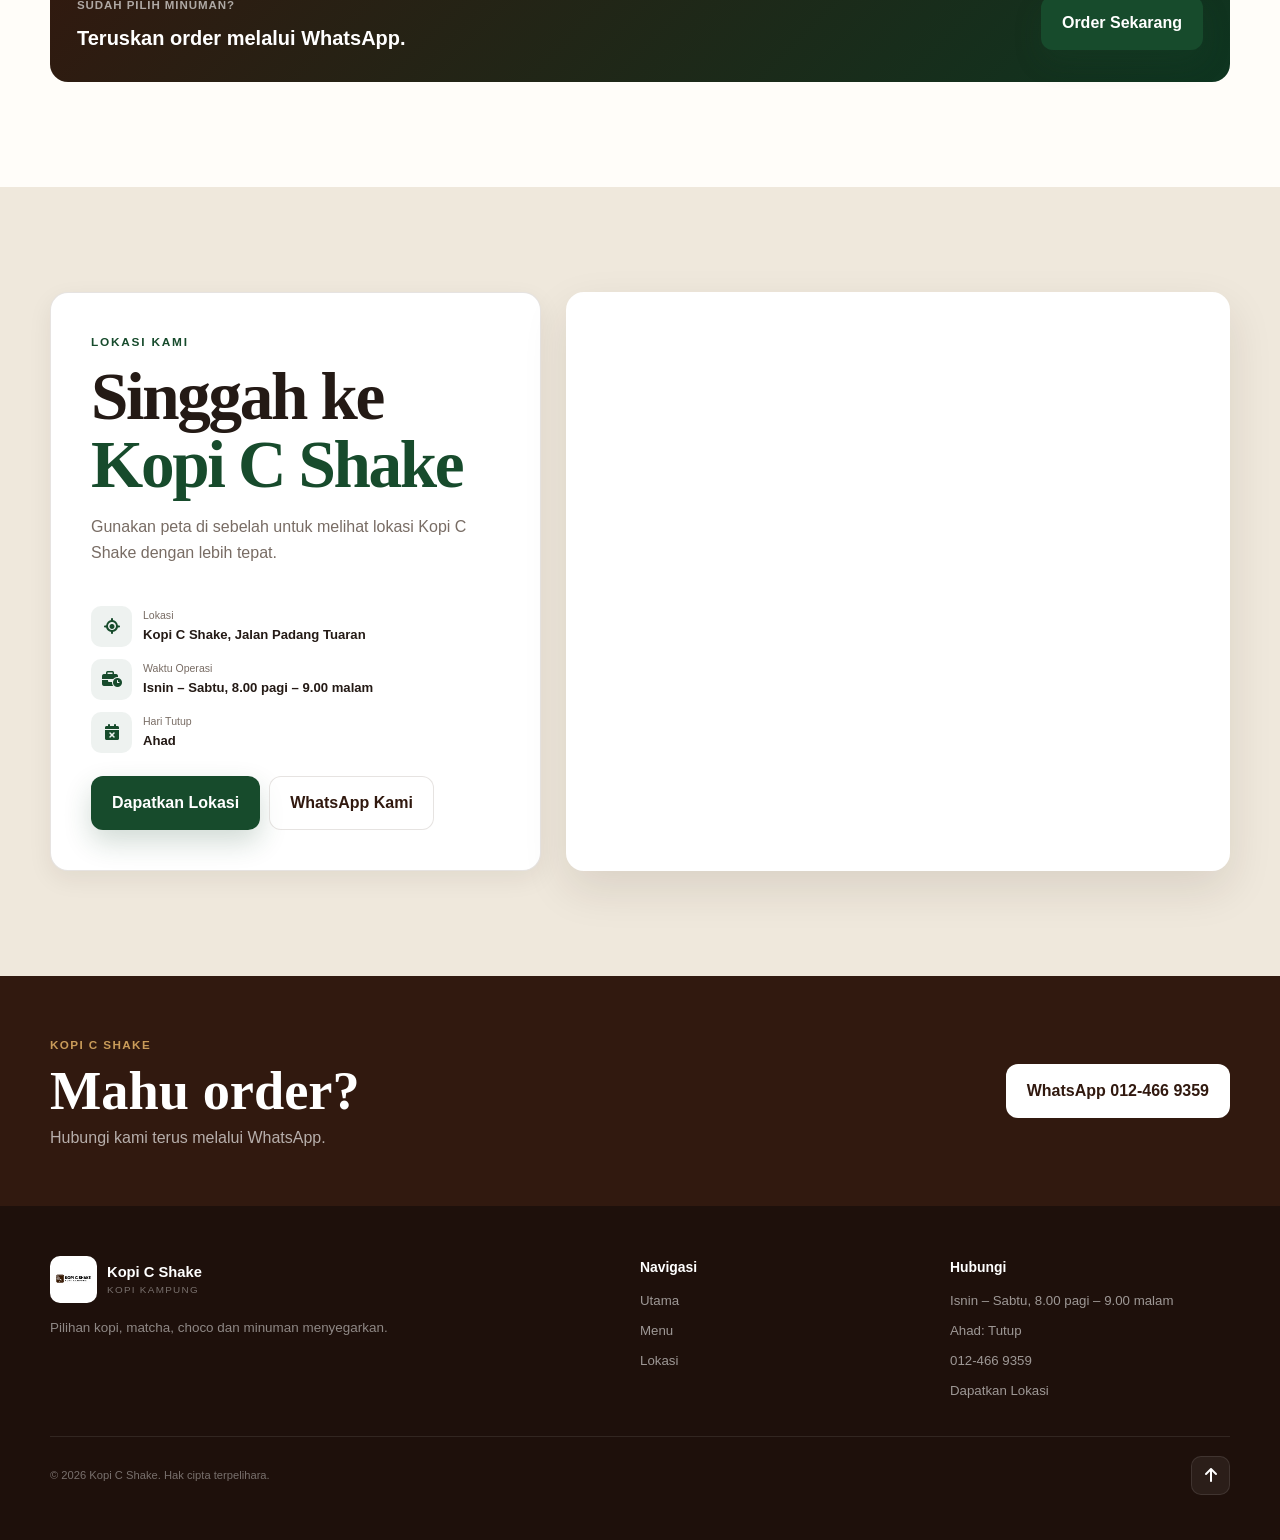
==== commit 670f2d77: "Add initial HTML structure for Kopi C Shake website This commit adds a complete HTML structure for t" ====
--- a/index.html
+++ b/index.html
@@ -12,7 +12,7 @@
 
   <meta
     name="description"
-    content="Lihat menu Kopi C Shake di Tuaran, Sabah. Pilihan kopi, matcha, choco dan minuman sejuk. Pesan terus melalui WhatsApp."
+    content="Lihat menu Kopi C Shake di Tuaran, Sabah. Pilihan kopi, matcha, choco dan minuman sejuk. Order terus melalui WhatsApp."
   >
 
   <meta name="theme-color" content="#2b160f">
@@ -21,7 +21,7 @@
   <meta property="og:title" content="Kopi C Shake | Kopi Kampung">
   <meta
     property="og:description"
-    content="Lihat menu Kopi C Shake dan pesan terus melalui WhatsApp."
+    content="Lihat menu Kopi C Shake dan order terus melalui WhatsApp."
   >
   <meta property="og:image" content="images/logo.jpg">
 
@@ -33,6 +33,13 @@
   <link
     href="https://fonts.googleapis.com/css2?family=Inter:wght@400;500;600;700&family=Playfair+Display:wght@600;700&display=swap"
     rel="stylesheet"
+  >
+
+  <link
+    rel="stylesheet"
+    href="https://cdnjs.cloudflare.com/ajax/libs/font-awesome/6.5.2/css/all.min.css"
+    crossorigin="anonymous"
+    referrerpolicy="no-referrer"
   >
 
   <link rel="stylesheet" href="style.css">
@@ -43,18 +50,29 @@
     "@type": "CafeOrCoffeeShop",
     "name": "Kopi C Shake",
     "description": "Pilihan kopi, matcha, choco dan minuman sejuk di Tuaran, Sabah.",
-    "telephone": "+60129499359",
-    "geo": {
-      "@type": "GeoCoordinates",
-      "latitude": 6.1760750,
-      "longitude": 116.2312404
-    },
+    "telephone": "+60124669359",
     "address": {
       "@type": "PostalAddress",
+      "streetAddress": "Jalan Padang",
       "addressLocality": "Tuaran",
       "addressRegion": "Sabah",
       "addressCountry": "MY"
-    }
+    },
+    "openingHoursSpecification": [
+      {
+        "@type": "OpeningHoursSpecification",
+        "dayOfWeek": [
+          "Monday",
+          "Tuesday",
+          "Wednesday",
+          "Thursday",
+          "Friday",
+          "Saturday"
+        ],
+        "opens": "08:00",
+        "closes": "21:00"
+      }
+    ]
   }
   </script>
 </head>
@@ -101,7 +119,7 @@
           type="button"
           class="btn btn-whatsapp desktop-order js-whatsapp"
         >
-          Pesan Sekarang
+          Order Sekarang
         </button>
 
 
@@ -139,7 +157,7 @@
         type="button"
         class="btn btn-whatsapp js-whatsapp"
       >
-        Pesan Melalui WhatsApp
+        Order Melalui WhatsApp
       </button>
 
     </div>
@@ -175,15 +193,15 @@
 
 
         <h1>
-          Pilihan Minuman
-          <span>Untuk Setiap Selera.</span>
+          Kopi Kampung
+          <span>Rasa Premium.</span>
         </h1>
 
 
         <p class="hero-description">
-          Terokai pilihan kopi, matcha, choco dan minuman
-          menyegarkan daripada Kopi C Shake. Lihat menu penuh
-          dan pesan terus melalui WhatsApp.
+          Pelbagai pilihan kopi, matcha, choco dan minuman
+          menyegarkan daripada Kopi C Shake. Lihat menu
+          dan order terus melalui WhatsApp.
         </p>
 
 
@@ -201,7 +219,7 @@
             type="button"
             class="btn btn-outline js-whatsapp"
           >
-            Pesan Melalui WhatsApp
+            Order Melalui WhatsApp
           </button>
 
         </div>
@@ -212,12 +230,12 @@
           <div class="hero-info-item">
 
             <span class="info-icon">
-              ◷
+              <i class="fa-solid fa-clock"></i>
             </span>
 
             <div>
               <small>Waktu Operasi</small>
-              <strong>8:00 pagi – 7:00 malam</strong>
+              <strong>Isnin – Sabtu, 8.00 pagi – 9.00 malam</strong>
             </div>
 
           </div>
@@ -226,12 +244,12 @@
           <div class="hero-info-item">
 
             <span class="info-icon">
-              ⌖
+              <i class="fa-solid fa-location-dot"></i>
             </span>
 
             <div>
               <small>Lokasi</small>
-              <strong>Tuaran, Sabah</strong>
+              <strong>Jalan Padang, Tuaran</strong>
             </div>
 
           </div>
@@ -240,12 +258,12 @@
           <div class="hero-info-item">
 
             <span class="info-icon">
-              ☏
+              <i class="fa-solid fa-phone"></i>
             </span>
 
             <div>
               <small>WhatsApp</small>
-              <strong>012-949 9359</strong>
+              <strong>012-466 9359</strong>
             </div>
 
           </div>
@@ -317,7 +335,7 @@
               </div>
 
               <span class="menu-arrow">
-                ↗
+                <i class="fa-solid fa-up-right-and-down-left-from-center"></i>
               </span>
 
             </div>
@@ -357,7 +375,47 @@
               </div>
 
               <span class="menu-arrow">
-                ↗
+                <i class="fa-solid fa-up-right-and-down-left-from-center"></i>
+              </span>
+
+            </div>
+
+          </button>
+
+
+          <!-- CHOCO -->
+          <button
+            type="button"
+            class="menu-poster reveal"
+            data-lightbox="images/menu-choco.jpg"
+            data-title="Menu Choco"
+          >
+
+            <div class="menu-image-wrap">
+
+              <img
+                src="images/menu-choco.jpg"
+                alt="Menu Choco Kopi C Shake"
+                loading="lazy"
+              >
+
+              <div class="view-overlay">
+                <span>＋</span>
+                Lihat Menu
+              </div>
+
+            </div>
+
+
+            <div class="menu-info">
+
+              <div>
+                <span>Kopi C Shake</span>
+                <h3>Menu Choco</h3>
+              </div>
+
+              <span class="menu-arrow">
+                <i class="fa-solid fa-up-right-and-down-left-from-center"></i>
               </span>
 
             </div>
@@ -397,47 +455,7 @@
               </div>
 
               <span class="menu-arrow">
-                ↗
-              </span>
-
-            </div>
-
-          </button>
-
-
-          <!-- CHOCO -->
-          <button
-            type="button"
-            class="menu-poster reveal"
-            data-lightbox="images/menu-choco.jpg"
-            data-title="Menu Choco"
-          >
-
-            <div class="menu-image-wrap">
-
-              <img
-                src="images/menu-choco.jpg"
-                alt="Menu Choco Kopi C Shake"
-                loading="lazy"
-              >
-
-              <div class="view-overlay">
-                <span>＋</span>
-                Lihat Menu
-              </div>
-
-            </div>
-
-
-            <div class="menu-info">
-
-              <div>
-                <span>Kopi C Shake</span>
-                <h3>Menu Choco</h3>
-              </div>
-
-              <span class="menu-arrow">
-                ↗
+                <i class="fa-solid fa-up-right-and-down-left-from-center"></i>
               </span>
 
             </div>
@@ -456,7 +474,7 @@
             </span>
 
             <h3>
-              Teruskan pesanan melalui WhatsApp.
+              Teruskan order melalui WhatsApp.
             </h3>
 
           </div>
@@ -466,7 +484,7 @@
             type="button"
             class="btn btn-primary js-whatsapp"
           >
-            Pesan Sekarang
+            Order Sekarang
           </button>
 
         </div>
@@ -507,13 +525,13 @@
             <div>
 
               <span class="location-icon">
-                ⌖
+                <i class="fa-solid fa-location-crosshairs"></i>
               </span>
 
               <div>
-                <small>Koordinat</small>
+                <small>Lokasi</small>
                 <strong>
-                  6.1760750, 116.2312404
+                  Kopi C Shake, Jalan Padang Tuaran
                 </strong>
               </div>
 
@@ -523,13 +541,13 @@
             <div>
 
               <span class="location-icon">
-                ◷
+                <i class="fa-solid fa-business-time"></i>
               </span>
 
               <div>
                 <small>Waktu Operasi</small>
                 <strong>
-                  8:00 pagi – 7:00 malam
+                  Isnin – Sabtu, 8.00 pagi – 9.00 malam
                 </strong>
               </div>
 
@@ -539,13 +557,13 @@
             <div>
 
               <span class="location-icon">
-                ☏
+                <i class="fa-solid fa-calendar-xmark"></i>
               </span>
 
               <div>
-                <small>WhatsApp</small>
+                <small>Hari Tutup</small>
                 <strong>
-                  012-949 9359
+                  Ahad
                 </strong>
               </div>
 
@@ -558,11 +576,11 @@
 
             <a
               class="btn btn-primary"
-              href="https://www.google.com/maps/dir/?api=1&destination=6.1760750,116.2312404"
+              href="https://www.google.com/maps/dir/?api=1&destination=Kopi%20C%20Shake%20Jalan%20Padang%20Tuaran"
               target="_blank"
               rel="noopener noreferrer"
             >
-              Dapatkan Arah
+              Dapatkan Lokasi
             </a>
 
 
@@ -581,8 +599,8 @@
         <div class="map-container reveal">
 
           <iframe
-            src="https://www.google.com/maps?q=6.1760750,116.2312404&z=17&output=embed"
-            title="Lokasi Kopi C Shake"
+            src="https://www.google.com/maps?q=Kopi%20C%20Shake%20Jalan%20Padang%20Tuaran&z=17&output=embed"
+            title="Lokasi Kopi C Shake Jalan Padang Tuaran"
             loading="lazy"
             referrerpolicy="no-referrer-when-downgrade"
           ></iframe>
@@ -607,7 +625,7 @@
           </span>
 
           <h2>
-            Nak buat pesanan?
+            Mahu order?
           </h2>
 
           <p>
@@ -621,7 +639,7 @@
           type="button"
           class="btn btn-contact js-whatsapp"
         >
-          WhatsApp 012-949 9359
+          WhatsApp 012-466 9359
         </button>
 
       </div>
@@ -682,19 +700,23 @@
         <h3>Hubungi</h3>
 
         <span>
-          8:00 pagi – 7:00 malam
+          Isnin – Sabtu, 8.00 pagi – 9.00 malam
         </span>
 
-        <a href="tel:+60129499359">
-          012-949 9359
+        <span>
+          Ahad: Tutup
+        </span>
+
+        <a href="tel:+60124669359">
+          012-466 9359
         </a>
 
         <a
-          href="https://www.google.com/maps/dir/?api=1&destination=6.1760750,116.2312404"
+          href="https://www.google.com/maps/dir/?api=1&destination=Kopi%20C%20Shake%20Jalan%20Padang%20Tuaran"
           target="_blank"
           rel="noopener noreferrer"
         >
-          Dapatkan Arah
+          Dapatkan Lokasi
         </a>
 
       </div>
@@ -715,7 +737,7 @@
         class="back-top"
         aria-label="Kembali ke atas"
       >
-        ↑
+        <i class="fa-solid fa-arrow-up"></i>
       </a>
 
     </div>
@@ -728,10 +750,10 @@
   <button
     type="button"
     class="floating-whatsapp js-whatsapp"
-    aria-label="Pesan melalui WhatsApp"
+    aria-label="Order melalui WhatsApp"
   >
-    <span>☏</span>
-    Pesan Sekarang
+    <i class="fa-brands fa-whatsapp"></i>
+    Order Sekarang
   </button>
 
 
@@ -743,11 +765,11 @@
       type="button"
       class="js-whatsapp"
     >
-      <span>☏</span>
+      <i class="fa-brands fa-whatsapp"></i>
 
       <div>
         <small>WhatsApp</small>
-        <strong>Pesan Sekarang</strong>
+        <strong>Order Sekarang</strong>
       </div>
 
     </button>
@@ -806,7 +828,7 @@
           type="button"
           class="btn btn-primary js-whatsapp"
         >
-          Pesan Melalui WhatsApp
+          Order Melalui WhatsApp
         </button>
 
       </div>
--- a/style.css
+++ b/style.css
@@ -1,51 +1,25 @@
-/* =========================================
-   KOPI C SHAKE
-   MOBILE-FIRST WEBSITE
-========================================= */
-
 :root {
-  --primary: #32190f;
-  --primary-soft: #4d2919;
-
-  --green: #175b32;
-  --green-dark: #0e4023;
-
-  --gold: #d7a04b;
-
-  --cream: #fbf7ef;
-  --cream-dark: #f1e8db;
-
+  --coffee: #31190f;
+  --coffee-light: #573321;
+  --green: #174b2c;
+  --green-dark: #0e3520;
+  --gold: #c99b59;
+  --ivory: #f8f4ec;
+  --ivory-soft: #efe8dc;
   --white: #ffffff;
-
-  --text: #241912;
-  --muted: #75675e;
-
-  --border: rgba(50, 25, 15, 0.12);
-
-  --whatsapp: #148c49;
-  --whatsapp-dark: #0c733b;
-
-  --shadow-small:
-    0 8px 25px rgba(45, 23, 14, 0.08);
-
-  --shadow-medium:
-    0 18px 45px rgba(45, 23, 14, 0.12);
-
-  --shadow-large:
-    0 28px 80px rgba(45, 23, 14, 0.18);
-
-  --radius-small: 14px;
-  --radius-medium: 20px;
-  --radius-large: 30px;
-
-  --transition:
-    180ms cubic-bezier(.2, .8, .2, 1);
-}
-
-
-/* =========================================
-   RESET
-========================================= */
+  --text: #241a15;
+  --muted: #786c64;
+  --border: rgba(49, 25, 15, 0.12);
+  --whatsapp: #16894b;
+  --whatsapp-dark: #0e703c;
+  --shadow-sm: 0 8px 25px rgba(48, 28, 18, 0.07);
+  --shadow-md: 0 18px 45px rgba(48, 28, 18, 0.11);
+  --shadow-lg: 0 30px 80px rgba(48, 28, 18, 0.16);
+  --transition: 180ms cubic-bezier(.2, .8, .2, 1);
+}
+
+
+/* RESET */
 
 *,
 *::before,
@@ -62,24 +36,12 @@
 
 body {
   margin: 0;
-
-  padding-bottom:
-    calc(76px + env(safe-area-inset-bottom));
-
   overflow-x: hidden;
-
+  padding-bottom: calc(74px + env(safe-area-inset-bottom));
   color: var(--text);
-  background: var(--cream);
-
-  font-family:
-    "DM Sans",
-    system-ui,
-    -apple-system,
-    BlinkMacSystemFont,
-    "Segoe UI",
-    sans-serif;
-
-  line-height: 1.6;
+  background: var(--ivory);
+  font-family: "Inter", Arial, sans-serif;
+  line-height: 1.65;
 }
 
 
@@ -102,14 +64,14 @@
 }
 
 
+button {
+  cursor: pointer;
+}
+
+
 button,
 a {
   -webkit-tap-highlight-color: transparent;
-}
-
-
-button {
-  cursor: pointer;
 }
 
 
@@ -128,13 +90,8 @@
 
 
 h1,
-h2,
-h3,
-strong {
-  font-family:
-    "Manrope",
-    "DM Sans",
-    sans-serif;
+h2 {
+  font-family: "Playfair Display", Georgia, serif;
 }
 
 
@@ -149,45 +106,35 @@
 }
 
 
-/* =========================================
-   ACCESSIBILITY
-========================================= */
+
+/* ACCESSIBILITY */
 
 .skip-link {
   position: fixed;
-
   top: 10px;
   left: 10px;
-
   z-index: 99999;
-
   padding: 10px 15px;
-
   color: white;
-  background: var(--primary);
-
+  background: var(--coffee);
   border-radius: 10px;
-
   transform: translateY(-150%);
-
-  transition: transform var(--transition);
 }
 
 
 .skip-link:focus {
-  transform: translateY(0);
+  transform: none;
 }
 
 
 :focus-visible {
-  outline: 3px solid rgba(23, 91, 50, 0.35);
+  outline: 3px solid rgba(23, 75, 44, .32);
   outline-offset: 3px;
 }
 
 
-/* =========================================
-   GLOBAL
-========================================= */
+
+/* GLOBAL */
 
 .container {
   width: min(calc(100% - 32px), 1180px);
@@ -202,91 +149,55 @@
 
 .section-label {
   display: inline-block;
-
-  margin-bottom: 9px;
-
+  margin-bottom: 10px;
   color: var(--green);
-
-  font-size: 0.76rem;
-  font-weight: 800;
-
-  letter-spacing: 0.12em;
+  font-size: .74rem;
+  font-weight: 700;
+  letter-spacing: .15em;
   text-transform: uppercase;
 }
 
 
-.section-label.light {
-  color: rgba(255, 255, 255, 0.72);
-}
-
-
 .section-heading {
-  max-width: 700px;
-  margin-bottom: 30px;
-}
-
-
-.section-heading.centered {
-  margin-inline: auto;
-  text-align: center;
+  max-width: 720px;
+  margin-bottom: 32px;
 }
 
 
 .section-heading h2,
-.about-content h2,
 .location-content h2 {
-  margin-bottom: 13px;
-
-  font-size:
-    clamp(2rem, 8vw, 3.7rem);
-
-  line-height: 1.06;
-  letter-spacing: -0.05em;
+  margin-bottom: 14px;
+  font-size: clamp(2.3rem, 9vw, 4.2rem);
+  line-height: 1.02;
+  letter-spacing: -.035em;
 }
 
 
 .section-heading h2 span,
-.about-content h2 span,
 .location-content h2 span {
   color: var(--green);
 }
 
 
 .section-heading p,
-.about-content p,
 .location-content > p {
   color: var(--muted);
 }
 
 
-/* =========================================
-   BUTTON
-========================================= */
+
+/* BUTTONS */
 
 .btn {
-  position: relative;
-
-  min-height: 48px;
-
+  min-height: 50px;
   display: inline-flex;
-
   align-items: center;
   justify-content: center;
-
-  gap: 8px;
-
-  padding: 13px 18px;
-
+  padding: 13px 20px;
   border: 1px solid transparent;
-  border-radius: 14px;
-
-  font-weight: 800;
-
-  transition:
-    transform var(--transition),
-    box-shadow var(--transition),
-    background var(--transition),
-    border-color var(--transition);
+  border-radius: 12px;
+  font-weight: 700;
+  transition: transform var(--transition), box-shadow var(--transition), background var(--transition);
 }
 
 
@@ -296,44 +207,32 @@
 
 
 .btn:active {
-  transform: scale(0.97);
+  transform: scale(.97);
 }
 
 
 .btn-primary {
   color: white;
-
-  background:
-    linear-gradient(
-      135deg,
-      var(--green),
-      var(--green-dark)
-    );
-
-  box-shadow:
-    0 12px 30px rgba(23, 91, 50, 0.23);
+  background: var(--green);
+  box-shadow: 0 12px 28px rgba(23, 75, 44, .2);
 }
 
 
 .btn-primary:hover {
-  box-shadow:
-    0 16px 34px rgba(23, 91, 50, 0.3);
+  background: var(--green-dark);
 }
 
 
 .btn-outline {
-  color: var(--primary);
-
-  background:
-    rgba(255, 255, 255, 0.72);
-
+  color: var(--coffee);
+  background: rgba(255, 255, 255, .6);
   border-color: var(--border);
 }
 
 
 .btn-outline:hover {
   background: white;
-  box-shadow: var(--shadow-small);
+  box-shadow: var(--shadow-sm);
 }
 
 
@@ -348,65 +247,39 @@
 }
 
 
-.btn-white {
-  color: var(--primary);
-  background: white;
-}
-
-
-/* =========================================
-   HEADER
-========================================= */
+
+/* HEADER */
 
 .header {
   position: fixed;
-
   top: 0;
   left: 0;
   right: 0;
-
   z-index: 900;
-
-  transition:
-    background var(--transition),
-    box-shadow var(--transition),
-    backdrop-filter var(--transition);
+  transition: background var(--transition), box-shadow var(--transition);
 }
 
 
 .header.scrolled {
-  background:
-    rgba(251, 247, 239, 0.94);
-
-  backdrop-filter: blur(15px);
-
-  box-shadow:
-    0 8px 30px rgba(50, 25, 15, 0.08);
-
-  border-bottom:
-    1px solid rgba(50, 25, 15, 0.07);
+  background: rgba(248, 244, 236, .95);
+  backdrop-filter: blur(16px);
+  border-bottom: 1px solid rgba(49, 25, 15, .07);
+  box-shadow: 0 5px 30px rgba(49, 25, 15, .06);
 }
 
 
 .header-inner {
-  min-height: 75px;
-
-  display: flex;
-
+  min-height: 74px;
+  display: flex;
   align-items: center;
   justify-content: space-between;
-
-  gap: 15px;
+  gap: 16px;
 }
 
 
 .brand {
-  min-width: 0;
-
-  display: flex;
-
+  display: flex;
   align-items: center;
-
   gap: 10px;
 }
 
@@ -414,38 +287,32 @@
 .brand-logo {
   width: 47px;
   height: 47px;
-
   flex: 0 0 auto;
-
   object-fit: contain;
-
-  border-radius: 12px;
-
+  padding: 3px;
   background: white;
+  border-radius: 10px;
 }
 
 
 .brand-text {
   display: flex;
   flex-direction: column;
-
-  line-height: 1.1;
+  line-height: 1.15;
 }
 
 
 .brand-text strong {
-  font-size: 0.94rem;
+  font-size: .92rem;
+  font-weight: 700;
 }
 
 
 .brand-text span {
-  margin-top: 4px;
-
+  margin-top: 3px;
   color: var(--muted);
-
-  font-size: 0.62rem;
-
-  letter-spacing: 0.12em;
+  font-size: .62rem;
+  letter-spacing: .13em;
   text-transform: uppercase;
 }
 
@@ -457,9 +324,7 @@
 
 .header-actions {
   display: flex;
-
   align-items: center;
-
   gap: 9px;
 }
 
@@ -472,54 +337,29 @@
 .hamburger {
   width: 45px;
   height: 45px;
-
-  display: grid;
-
+  display: grid;
   place-content: center;
-
   gap: 5px;
-
   padding: 0;
-
-  color: var(--primary);
-
-  background:
-    rgba(255, 255, 255, 0.85);
-
+  color: var(--coffee);
+  background: rgba(255, 255, 255, .8);
   border: 1px solid var(--border);
-  border-radius: 13px;
-
-  transition:
-    transform var(--transition),
-    background var(--transition);
-}
-
-
-.hamburger:active {
-  transform: scale(0.95);
+  border-radius: 12px;
 }
 
 
 .hamburger span {
+  display: block;
   width: 20px;
   height: 2px;
-
-  display: block;
-
   background: currentColor;
-
   border-radius: 10px;
-
-  transition:
-    transform 0.25s ease,
-    opacity 0.25s ease;
+  transition: .25s ease;
 }
 
 
 .hamburger.open span:nth-child(1) {
-  transform:
-    translateY(7px)
-    rotate(45deg);
+  transform: translateY(7px) rotate(45deg);
 }
 
 
@@ -529,83 +369,54 @@
 
 
 .hamburger.open span:nth-child(3) {
-  transform:
-    translateY(-7px)
-    rotate(-45deg);
+  transform: translateY(-7px) rotate(-45deg);
 }
 
 
 .mobile-menu {
   position: fixed;
-
   top: 76px;
-
   left: 16px;
   right: 16px;
-
   z-index: 899;
-
   padding: 14px;
-
   opacity: 0;
   visibility: hidden;
-
-  transform:
-    translateY(-10px)
-    scale(0.98);
-
-  background:
-    rgba(255, 255, 255, 0.98);
-
-  border:
-    1px solid var(--border);
-
-  border-radius: 22px;
-
-  box-shadow: var(--shadow-large);
-
-  transition:
-    opacity 0.22s ease,
-    visibility 0.22s ease,
-    transform 0.22s ease;
+  transform: translateY(-8px);
+  background: rgba(255, 255, 255, .98);
+  border: 1px solid var(--border);
+  border-radius: 18px;
+  box-shadow: var(--shadow-lg);
+  transition: .22s ease;
 }
 
 
 .mobile-menu.open {
   opacity: 1;
   visibility: visible;
-
   transform: none;
 }
 
 
 .mobile-menu nav {
   display: grid;
-
   margin-bottom: 12px;
 }
 
 
 .mobile-menu nav a {
   min-height: 46px;
-
-  display: flex;
-
+  display: flex;
   align-items: center;
-
-  padding: 12px;
-
-  border-radius: 12px;
-
-  font-weight: 700;
+  padding: 11px 12px;
+  border-radius: 10px;
+  font-weight: 600;
 }
 
 
 .mobile-menu nav a:hover {
   color: var(--green);
-
-  background:
-    rgba(23, 91, 50, 0.07);
+  background: rgba(23, 75, 44, .06);
 }
 
 
@@ -614,495 +425,222 @@
 }
 
 
-/* =========================================
-   HERO
-========================================= */
+
+/* HERO */
 
 .hero {
   position: relative;
-
-  min-height: 760px;
-
-  display: flex;
-
+  min-height: 700px;
+  display: flex;
   align-items: center;
-
   overflow: hidden;
-
-  padding:
-    125px 0 70px;
-
+  padding: 125px 0 75px;
   background:
-    radial-gradient(
-      circle at 85% 15%,
-      rgba(215, 160, 75, 0.18),
-      transparent 33%
-    ),
-    linear-gradient(
-      180deg,
-      #fdf8ef,
-      #f7efe4
-    );
-}
-
-
-.hero-grid {
-  display: grid;
-
-  gap: 50px;
+    radial-gradient(circle at 82% 20%, rgba(201, 155, 89, .16), transparent 30%),
+    radial-gradient(circle at 10% 75%, rgba(23, 75, 44, .08), transparent 30%),
+    linear-gradient(135deg, #faf6ee, #f0e7d9);
 }
 
 
 .hero-content {
   position: relative;
-
   z-index: 3;
+  max-width: 900px;
+  margin-inline: auto;
+  text-align: center;
+}
+
+
+.hero-logo-small {
+  width: 138px;
+  height: 138px;
+  display: grid;
+  place-items: center;
+  margin: 0 auto 24px;
+  padding: 10px;
+  background: white;
+  border: 1px solid rgba(49, 25, 15, .08);
+  border-radius: 24px;
+  box-shadow: var(--shadow-md);
+}
+
+
+.hero-logo-small img {
+  width: 100%;
+  border-radius: 14px;
 }
 
 
 .eyebrow {
-  width: fit-content;
-
-  display: flex;
-
+  display: inline-flex;
+  margin-bottom: 15px;
+  padding: 7px 12px;
+  color: var(--green);
+  background: rgba(255, 255, 255, .6);
+  border: 1px solid rgba(23, 75, 44, .12);
+  border-radius: 999px;
+  font-size: .73rem;
+  font-weight: 700;
+  letter-spacing: .06em;
+}
+
+
+.hero h1 {
+  margin-bottom: 19px;
+  font-size: clamp(3rem, 12vw, 6.2rem);
+  line-height: .98;
+  letter-spacing: -.045em;
+}
+
+
+.hero h1 span {
+  display: block;
+  color: var(--green);
+}
+
+
+.hero-description {
+  max-width: 670px;
+  margin: 0 auto 26px;
+  color: var(--muted);
+  font-size: clamp(1rem, 3vw, 1.12rem);
+}
+
+
+.hero-buttons {
+  display: grid;
+  gap: 10px;
+  max-width: 470px;
+  margin-inline: auto;
+}
+
+
+.hero-info {
+  display: grid;
+  gap: 11px;
+  max-width: 720px;
+  margin: 35px auto 0;
+}
+
+
+.hero-info-item {
+  display: flex;
   align-items: center;
-
-  gap: 8px;
-
-  margin-bottom: 17px;
-
-  padding: 7px 11px;
-
+  gap: 11px;
+  padding: 13px;
+  text-align: left;
+  background: rgba(255, 255, 255, .58);
+  border: 1px solid rgba(49, 25, 15, .08);
+  border-radius: 14px;
+}
+
+
+.info-icon {
+  width: 42px;
+  height: 42px;
+  flex: 0 0 auto;
+  display: grid;
+  place-items: center;
   color: var(--green);
-
-  background:
-    rgba(255, 255, 255, 0.74);
-
-  border:
-    1px solid rgba(23, 91, 50, 0.14);
-
-  border-radius: 999px;
-
-  font-size: 0.75rem;
-  font-weight: 800;
-}
-
-
-.eyebrow > span {
-  width: 7px;
-  height: 7px;
-
-  background: var(--green);
-
+  background: white;
+  border-radius: 11px;
+}
+
+
+.info-icon i,
+.location-icon i,
+.menu-arrow i,
+.back-top i {
+  font-size: 1rem;
+}
+
+
+.hero-info small {
+  display: block;
+  color: var(--muted);
+  font-size: .67rem;
+}
+
+
+.hero-info strong {
+  display: block;
+  font-size: .84rem;
+}
+
+
+.hero-decoration {
+  position: absolute;
   border-radius: 50%;
 }
 
 
-.hero h1 {
-  max-width: 680px;
-
-  margin-bottom: 18px;
-
-  font-size:
-    clamp(2.8rem, 13vw, 5.8rem);
-
-  line-height: 0.98;
-
-  letter-spacing: -0.065em;
-}
-
-
-.hero h1 span {
-  color: var(--green);
-}
-
-
-.hero-description {
-  max-width: 580px;
-
-  margin-bottom: 25px;
-
-  color: var(--muted);
-
-  font-size: 1.02rem;
-}
-
-
-.hero-buttons {
-  display: grid;
-
-  gap: 10px;
-}
-
-
-.hero-buttons .btn {
-  width: 100%;
-}
-
-
-.hero-meta {
-  display: grid;
-
-  gap: 12px;
-
-  margin-top: 26px;
-}
-
-
-.hero-meta > div {
-  display: flex;
-
-  align-items: center;
-
-  gap: 11px;
-}
-
-
-.meta-icon {
-  width: 40px;
-  height: 40px;
-
-  flex: 0 0 auto;
-
-  display: grid;
-
-  place-items: center;
-
-  color: var(--green);
-
-  background: white;
-
-  border-radius: 12px;
-
-  box-shadow: var(--shadow-small);
-}
-
-
-.hero-meta small {
-  display: block;
-
-  color: var(--muted);
-
-  font-size: 0.68rem;
-}
-
-
-.hero-meta strong {
-  display: block;
-
-  font-size: 0.85rem;
-}
-
-
-.hero-visual {
-  position: relative;
-
-  width:
-    min(100%, 500px);
-
-  margin-inline: auto;
-}
-
-
-.hero-logo-card {
-  position: relative;
-
-  min-height: 430px;
-
-  display: grid;
-
-  place-items: center;
-
-  padding: 45px;
-
-  overflow: hidden;
-
-  background:
-    linear-gradient(
-      145deg,
-      var(--primary),
-      #58311d 60%,
-      var(--green-dark)
-    );
-
-  border:
-    8px solid rgba(255, 255, 255, 0.7);
-
-  border-radius: 36px;
-
-  box-shadow: var(--shadow-large);
-}
-
-
-.hero-logo-background {
-  position: absolute;
-
-  width: 330px;
-  height: 330px;
-
-  border-radius: 50%;
-
-  background:
-    rgba(255, 255, 255, 0.08);
-
-  filter: blur(2px);
-}
-
-
-.hero-logo {
-  position: relative;
-
-  z-index: 2;
-
-  width: min(80%, 290px);
-
-  border-radius: 26px;
-
-  box-shadow:
-    0 25px 60px rgba(0, 0, 0, 0.28);
-}
-
-
-.hero-chip {
-  position: absolute;
-
-  z-index: 4;
-
-  padding: 7px 12px;
-
-  color: var(--primary);
-
-  background: white;
-
-  border-radius: 999px;
-
-  box-shadow: var(--shadow-medium);
-
-  font-size: 0.72rem;
-  font-weight: 800;
-}
-
-
-.hero-chip-one {
-  left: 11px;
-  top: 20%;
-}
-
-
-.hero-chip-two {
-  right: 8px;
-  top: 41%;
-}
-
-
-.hero-chip-three {
-  left: 18px;
-  bottom: 11%;
-}
-
-
-.hero-glow {
-  position: absolute;
-
-  border-radius: 50%;
-
-  pointer-events: none;
-}
-
-
-.hero-glow-one {
-  width: 250px;
-  height: 250px;
-
-  left: -180px;
-  top: 30%;
-
-  background:
-    rgba(23, 91, 50, 0.08);
-}
-
-
-.hero-glow-two {
-  width: 320px;
-  height: 320px;
-
-  right: -220px;
-  bottom: 8%;
-
-  background:
-    rgba(215, 160, 75, 0.13);
-}
-
-
-/* =========================================
-   QUICK INFO
-========================================= */
-
-.quick-section {
-  position: relative;
-
-  z-index: 5;
-
-  padding-bottom: 10px;
-}
-
-
-.quick-grid {
-  display: grid;
-
-  gap: 11px;
-
-  margin-top: -20px;
-}
-
-
-.quick-card {
-  display: flex;
-
-  align-items: center;
-
-  gap: 12px;
-
-  min-height: 82px;
-
-  padding: 14px;
-
-  background:
-    rgba(255, 255, 255, 0.94);
-
-  border:
-    1px solid var(--border);
-
-  border-radius: 18px;
-
-  box-shadow: var(--shadow-small);
-
-  transition:
-    transform var(--transition),
-    box-shadow var(--transition);
-}
-
-
-.quick-card:hover {
-  transform: translateY(-3px);
-
-  box-shadow: var(--shadow-medium);
-}
-
-
-.quick-icon {
-  width: 43px;
-  height: 43px;
-
-  flex: 0 0 auto;
-
-  display: grid;
-
-  place-items: center;
-
-  color: var(--green);
-
-  background:
-    rgba(23, 91, 50, 0.08);
-
-  border-radius: 13px;
-
-  font-size: 1.2rem;
-}
-
-
-.quick-card span {
-  display: block;
-
-  color: var(--muted);
-
-  font-size: 0.69rem;
-}
-
-
-.quick-card strong {
-  display: block;
-
-  margin-top: 2px;
-
-  font-size: 0.85rem;
-}
-
-
-/* =========================================
-   MENU
-========================================= */
+.hero-decoration-one {
+  width: 300px;
+  height: 300px;
+  top: -180px;
+  right: -160px;
+  background: rgba(201, 155, 89, .14);
+}
+
+
+.hero-decoration-two {
+  width: 270px;
+  height: 270px;
+  bottom: -160px;
+  left: -150px;
+  background: rgba(23, 75, 44, .08);
+}
+
+
+
+/* MENU */
 
 .menu-section {
-  background: var(--cream);
+  background: #fffdf9;
 }
 
 
 .menu-gallery {
   display: grid;
-
   gap: 18px;
 }
 
 
 .menu-poster {
   width: 100%;
-
   padding: 0;
-
   overflow: hidden;
-
   color: inherit;
-
   background: white;
-
-  border:
-    1px solid var(--border);
-
-  border-radius: 24px;
-
-  box-shadow: var(--shadow-small);
-
+  border: 1px solid var(--border);
+  border-radius: 18px;
   text-align: left;
-
-  transition:
-    transform var(--transition),
-    box-shadow var(--transition),
-    border-color var(--transition);
+  box-shadow: var(--shadow-sm);
+  transition: transform var(--transition), box-shadow var(--transition);
 }
 
 
 .menu-poster:hover {
   transform: translateY(-4px);
-
-  border-color:
-    rgba(23, 91, 50, 0.2);
-
-  box-shadow: var(--shadow-medium);
+  box-shadow: var(--shadow-md);
 }
 
 
 .menu-poster:active {
-  transform: scale(0.99);
+  transform: scale(.99);
 }
 
 
 .menu-image-wrap {
   position: relative;
-
   overflow: hidden;
-
-  background: #eee4d6;
+  background: var(--ivory-soft);
 }
 
 
 .menu-image-wrap img {
   width: 100%;
-
-  height: auto;
-
-  transition:
-    transform 0.35s ease;
+  transition: transform .35s ease;
 }
 
 
@@ -1113,27 +651,16 @@
 
 .view-overlay {
   position: absolute;
-
   inset: 0;
-
-  display: flex;
-
+  display: flex;
   align-items: center;
   justify-content: center;
-
   gap: 7px;
-
   color: white;
-
-  background:
-    rgba(35, 19, 11, 0.55);
-
+  background: rgba(31, 16, 10, .54);
   opacity: 0;
-
-  font-weight: 800;
-
-  transition:
-    opacity var(--transition);
+  font-weight: 700;
+  transition: opacity var(--transition);
 }
 
 
@@ -1144,496 +671,212 @@
 
 .menu-info {
   display: flex;
-
   align-items: center;
   justify-content: space-between;
-
   gap: 15px;
-
   padding: 15px 17px;
 }
 
 
 .menu-info div > span {
   color: var(--green);
-
-  font-size: 0.68rem;
-
-  font-weight: 800;
-
-  letter-spacing: 0.06em;
+  font-size: .65rem;
+  font-weight: 700;
+  letter-spacing: .08em;
   text-transform: uppercase;
 }
 
 
 .menu-info h3 {
-  margin:
-    3px 0 0;
-
+  margin: 3px 0 0;
   font-size: 1rem;
+  font-weight: 600;
 }
 
 
 .menu-arrow {
   width: 38px;
   height: 38px;
-
   flex: 0 0 auto;
-
-  display: grid;
-
+  display: grid;
   place-items: center;
-
   color: var(--green);
-
-  background:
-    rgba(23, 91, 50, 0.08);
-
-  border-radius: 12px;
-}
-
-
-.menu-order-box {
-  display: grid;
-
-  gap: 18px;
-
-  margin-top: 25px;
-
+  background: rgba(23, 75, 44, .07);
+  border-radius: 10px;
+}
+
+
+.menu-order {
+  display: grid;
+  gap: 17px;
+  margin-top: 24px;
   padding: 22px;
-
-  background:
-    linear-gradient(
-      135deg,
-      rgba(23, 91, 50, 0.07),
-      rgba(215, 160, 75, 0.1)
-    );
-
-  border:
-    1px solid rgba(23, 91, 50, 0.12);
-
-  border-radius: 23px;
-}
-
-
-.menu-order-box h3 {
-  margin:
-    0 0 5px;
-
-  font-size:
-    clamp(1.2rem, 5vw, 1.6rem);
-}
-
-
-.menu-order-box p {
-  margin: 0;
-
-  color: var(--muted);
-}
-
-
-/* =========================================
-   ABOUT
-========================================= */
-
-.about-section {
-  background: var(--cream-dark);
-}
-
-
-.about-grid {
-  display: grid;
-
-  gap: 42px;
-}
-
-
-.about-image {
-  display: flex;
-
-  justify-content: center;
-}
-
-
-.about-logo-card {
-  position: relative;
-
-  width:
-    min(100%, 450px);
-
-  padding: 35px;
-
-  overflow: hidden;
-
-  background:
-    linear-gradient(
-      140deg,
-      var(--primary),
-      var(--green-dark)
-    );
-
-  border:
-    7px solid white;
-
-  border-radius: 30px;
-
-  box-shadow: var(--shadow-large);
-}
-
-
-.about-logo-card img {
-  width: 100%;
-
-  border-radius: 22px;
-}
-
-
-.about-content {
-  align-self: center;
-}
-
-
-.about-features {
-  display: grid;
-
-  gap: 10px;
-
-  margin-top: 24px;
-}
-
-
-.about-features div {
-  display: flex;
-
-  align-items: center;
-
-  gap: 10px;
-
-  font-weight: 600;
-}
-
-
-.about-features span {
-  width: 28px;
-  height: 28px;
-
-  flex: 0 0 auto;
-
-  display: grid;
-
-  place-items: center;
-
   color: white;
-
-  background: var(--green);
-
-  border-radius: 50%;
-
-  font-size: 0.7rem;
-}
-
-
-/* =========================================
-   BENEFITS
-========================================= */
-
-.benefits-section {
-  background: #fffdf9;
-}
-
-
-.benefit-grid {
-  display: grid;
-
-  gap: 13px;
-}
-
-
-.benefit-card {
-  padding: 22px;
-
-  background: white;
-
-  border:
-    1px solid var(--border);
-
-  border-radius: 20px;
-
-  box-shadow:
-    0 5px 20px rgba(50, 25, 15, 0.04);
-
-  transition:
-    transform var(--transition),
-    box-shadow var(--transition);
-}
-
-
-.benefit-card:hover {
-  transform: translateY(-4px);
-
-  box-shadow: var(--shadow-medium);
-}
-
-
-.benefit-icon {
-  width: 47px;
-  height: 47px;
-
-  display: grid;
-
-  place-items: center;
-
-  color: var(--green);
-
-  background:
-    rgba(23, 91, 50, 0.08);
-
-  border-radius: 14px;
-
+  background: linear-gradient(135deg, var(--coffee), var(--green-dark));
+  border-radius: 18px;
+}
+
+
+.menu-order span {
+  color: rgba(255, 255, 255, .62);
+  font-size: .72rem;
+  font-weight: 700;
+  letter-spacing: .08em;
+  text-transform: uppercase;
+}
+
+
+.menu-order h3 {
+  margin: 5px 0 0;
   font-size: 1.25rem;
 }
 
 
-.benefit-card h3 {
-  margin:
-    15px 0 7px;
-
-  font-size: 1rem;
-}
-
-
-.benefit-card p {
-  margin: 0;
-
-  color: var(--muted);
-
-  font-size: 0.87rem;
-}
-
-
-/* =========================================
-   LOCATION
-========================================= */
+
+/* LOCATION */
 
 .location-section {
-  background: var(--cream-dark);
+  background: var(--ivory-soft);
 }
 
 
 .location-grid {
   display: grid;
-
   gap: 20px;
 }
 
 
 .location-content {
   padding: 25px;
-
   background: white;
-
-  border:
-    1px solid var(--border);
-
-  border-radius: 24px;
-
-  box-shadow: var(--shadow-small);
+  border: 1px solid var(--border);
+  border-radius: 18px;
+  box-shadow: var(--shadow-sm);
 }
 
 
 .location-details {
   display: grid;
-
   gap: 12px;
-
-  margin:
-    22px 0;
+  margin: 23px 0;
 }
 
 
 .location-details > div {
   display: flex;
-
   align-items: center;
-
-  gap: 10px;
-}
-
-
-.location-details > div > span {
-  width: 40px;
-  height: 40px;
-
+  gap: 11px;
+}
+
+
+.location-icon {
+  width: 41px;
+  height: 41px;
   flex: 0 0 auto;
-
-  display: grid;
-
+  display: grid;
   place-items: center;
-
   color: var(--green);
-
-  background:
-    rgba(23, 91, 50, 0.08);
-
-  border-radius: 12px;
+  background: rgba(23, 75, 44, .07);
+  border-radius: 10px;
 }
 
 
 .location-details small {
   display: block;
-
   color: var(--muted);
-
-  font-size: 0.67rem;
+  font-size: .66rem;
 }
 
 
 .location-details strong {
   display: block;
-
-  font-size: 0.86rem;
+  font-size: .82rem;
 }
 
 
 .location-buttons {
   display: flex;
-
   flex-wrap: wrap;
-
-  gap: 10px;
+  gap: 9px;
 }
 
 
 .map-container {
-  min-height: 380px;
-
+  min-height: 390px;
   overflow: hidden;
-
   background: white;
-
-  border:
-    7px solid white;
-
-  border-radius: 24px;
-
-  box-shadow: var(--shadow-medium);
+  border: 6px solid white;
+  border-radius: 18px;
+  box-shadow: var(--shadow-md);
 }
 
 
 .map-container iframe {
   width: 100%;
   height: 100%;
-
-  min-height: 380px;
-
+  min-height: 390px;
   display: block;
-
   border: 0;
 }
 
 
-/* =========================================
-   CONTACT
-========================================= */
-
-.contact-section {
-  background: var(--cream);
-}
-
-
-.contact-card {
-  position: relative;
-
-  overflow: hidden;
-
-  padding: 36px 23px;
-
+
+/* CONTACT STRIP */
+
+.contact-strip {
+  padding: 55px 0;
   color: white;
-
-  background:
-    linear-gradient(
-      135deg,
-      #30170d,
-      #53301d 55%,
-      #154228
-    );
-
-  border-radius: 30px;
-
-  box-shadow: var(--shadow-large);
-}
-
-
-.contact-content {
-  position: relative;
-
-  z-index: 2;
-
-  max-width: 650px;
-}
-
-
-.contact-card h2 {
-  margin-bottom: 13px;
-
-  font-size:
-    clamp(2rem, 9vw, 3.8rem);
-
-  line-height: 1.04;
-
-  letter-spacing: -0.05em;
-}
-
-
-.contact-card h2 span {
-  color: #edcc86;
-}
-
-
-.contact-card p {
-  max-width: 520px;
-
-  margin-bottom: 22px;
-
-  color:
-    rgba(255, 255, 255, 0.7);
-}
-
-
-.contact-glow {
-  position: absolute;
-
-  width: 330px;
-  height: 330px;
-
-  right: -130px;
-  top: -150px;
-
-  background:
-    rgba(224, 182, 101, 0.15);
-
-  border-radius: 50%;
-}
-
-
-/* =========================================
-   FOOTER
-========================================= */
+  background: var(--coffee);
+}
+
+
+.contact-strip-inner {
+  display: grid;
+  gap: 20px;
+}
+
+
+.contact-strip span {
+  color: var(--gold);
+  font-size: .73rem;
+  font-weight: 700;
+  letter-spacing: .12em;
+  text-transform: uppercase;
+}
+
+
+.contact-strip h2 {
+  margin: 5px 0;
+  font-size: clamp(2rem, 8vw, 3.4rem);
+  line-height: 1.05;
+}
+
+
+.contact-strip p {
+  margin: 0;
+  color: rgba(255, 255, 255, .65);
+}
+
+
+.btn-contact {
+  color: var(--coffee);
+  background: white;
+  width: fit-content;
+}
+
+
+
+/* FOOTER */
 
 footer {
-  padding:
-    55px 0 95px;
-
-  color:
-    rgba(255, 255, 255, 0.72);
-
-  background: #21120c;
+  padding: 50px 0 90px;
+  color: rgba(255, 255, 255, .67);
+  background: #1e100b;
 }
 
 
 .footer-grid {
   display: grid;
-
   gap: 30px;
 }
 
@@ -1644,44 +887,36 @@
 
 
 .footer-brand .brand-text span {
-  color:
-    rgba(255, 255, 255, 0.45);
+  color: rgba(255, 255, 255, .4);
 }
 
 
 .footer-brand p {
-  margin:
-    15px 0 0;
-
-  color:
-    rgba(255, 255, 255, 0.54);
+  max-width: 360px;
+  margin: 14px 0 0;
+  color: rgba(255, 255, 255, .5);
+  font-size: .84rem;
 }
 
 
 .footer-column {
   display: flex;
-
   flex-direction: column;
-
   gap: 8px;
 }
 
 
 .footer-column h3 {
   margin-bottom: 3px;
-
   color: white;
-
-  font-size: 0.9rem;
+  font-size: .87rem;
 }
 
 
 .footer-column a,
 .footer-column span {
-  color:
-    rgba(255, 255, 255, 0.58);
-
-  font-size: 0.85rem;
+  color: rgba(255, 255, 255, .57);
+  font-size: .83rem;
 }
 
 
@@ -1692,66 +927,36 @@
 
 .footer-bottom {
   display: flex;
-
   align-items: center;
   justify-content: space-between;
-
   gap: 15px;
-
-  margin-top: 35px;
-
-  padding-top: 20px;
-
-  border-top:
-    1px solid rgba(255, 255, 255, 0.1);
+  margin-top: 34px;
+  padding-top: 19px;
+  border-top: 1px solid rgba(255, 255, 255, .09);
 }
 
 
 .footer-bottom p {
   margin: 0;
-
-  color:
-    rgba(255, 255, 255, 0.43);
-
-  font-size: 0.72rem;
+  color: rgba(255, 255, 255, .4);
+  font-size: .7rem;
 }
 
 
 .back-top {
-  width: 40px;
-  height: 40px;
-
-  display: grid;
-
+  width: 39px;
+  height: 39px;
+  display: grid;
   place-items: center;
-
   color: white;
-
-  background:
-    rgba(255, 255, 255, 0.07);
-
-  border:
-    1px solid rgba(255, 255, 255, 0.12);
-
-  border-radius: 11px;
-
-  transition:
-    transform var(--transition),
-    background var(--transition);
-}
-
-
-.back-top:hover {
-  transform: translateY(-3px);
-
-  background:
-    rgba(255, 255, 255, 0.12);
-}
-
-
-/* =========================================
-   WHATSAPP
-========================================= */
+  background: rgba(255, 255, 255, .06);
+  border: 1px solid rgba(255, 255, 255, .1);
+  border-radius: 10px;
+}
+
+
+
+/* WHATSAPP */
 
 .floating-whatsapp {
   display: none;
@@ -1760,215 +965,128 @@
 
 .mobile-whatsapp-bar {
   position: fixed;
-
   left: 0;
   right: 0;
   bottom: 0;
-
   z-index: 850;
-
-  padding:
-    9px 13px
-    calc(9px + env(safe-area-inset-bottom));
-
-  background:
-    rgba(255, 255, 255, 0.95);
-
+  padding: 9px 13px calc(9px + env(safe-area-inset-bottom));
+  background: rgba(255, 255, 255, .96);
   backdrop-filter: blur(14px);
-
-  box-shadow:
-    0 -8px 25px rgba(50, 25, 15, 0.09);
+  box-shadow: 0 -7px 25px rgba(48, 28, 18, .08);
 }
 
 
 .mobile-whatsapp-bar button {
   width: 100%;
-
   min-height: 51px;
-
-  display: flex;
-
+  display: flex;
   align-items: center;
   justify-content: center;
-
   gap: 10px;
-
   color: white;
   background: var(--whatsapp);
-
   border: 0;
-  border-radius: 14px;
-
-  transition:
-    transform var(--transition),
-    background var(--transition);
-}
-
-
-.mobile-whatsapp-bar button:active {
-  transform: scale(0.98);
-}
-
-
-.mobile-whatsapp-bar span {
-  font-size: 1.2rem;
+  border-radius: 12px;
+}
+
+
+.mobile-whatsapp-bar i,
+.floating-whatsapp i {
+  font-size: 1.05rem;
 }
 
 
 .mobile-whatsapp-bar div {
   display: flex;
-
   flex-direction: column;
-
+  line-height: 1.05;
   text-align: left;
-
-  line-height: 1.05;
 }
 
 
 .mobile-whatsapp-bar small {
-  opacity: 0.7;
-
-  font-size: 0.6rem;
+  opacity: .7;
+  font-size: .6rem;
 }
 
 
 .mobile-whatsapp-bar strong {
-  font-size: 0.9rem;
-}
-
-
-/* =========================================
-   LIGHTBOX
-========================================= */
+  font-size: .87rem;
+}
+
+
+
+/* LIGHTBOX */
 
 .lightbox {
   position: fixed;
-
   inset: 0;
-
   z-index: 9999;
-
-  display: grid;
-
+  display: grid;
   place-items: center;
-
   padding: 18px;
-
-  background:
-    rgba(14, 8, 5, 0.88);
-
+  background: rgba(12, 7, 4, .89);
   backdrop-filter: blur(7px);
 }
 
 
 .lightbox-dialog {
-  width:
-    min(100%, 900px);
-
+  width: min(100%, 900px);
   max-height: 94vh;
-
-  display: flex;
-
+  display: flex;
   flex-direction: column;
-
   overflow: hidden;
-
   background: white;
-
-  border-radius: 22px;
-
-  box-shadow:
-    0 35px 100px rgba(0, 0, 0, 0.4);
-
-  animation:
-    lightboxIn 0.22s ease;
+  border-radius: 18px;
+  box-shadow: 0 35px 100px rgba(0, 0, 0, .4);
 }
 
 
 .lightbox-header {
   display: flex;
-
   align-items: center;
   justify-content: space-between;
-
   gap: 15px;
-
-  padding:
-    13px 15px;
-
-  border-bottom:
-    1px solid var(--border);
+  padding: 13px 15px;
+  border-bottom: 1px solid var(--border);
 }
 
 
 .lightbox-header h2 {
   margin: 0;
-
-  font-size: 1rem;
+  font-family: "Inter", sans-serif;
+  font-size: .95rem;
 }
 
 
 .lightbox-close {
-  width: 42px;
-  height: 42px;
-
-  flex: 0 0 auto;
-
-  display: grid;
-
+  width: 41px;
+  height: 41px;
+  display: grid;
   place-items: center;
-
-  color: var(--primary);
-  background: var(--cream);
-
-  border:
-    1px solid var(--border);
-
-  border-radius: 12px;
-
+  color: var(--coffee);
+  background: var(--ivory);
+  border: 1px solid var(--border);
+  border-radius: 10px;
   font-size: 1.5rem;
-
-  transition:
-    transform var(--transition),
-    background var(--transition);
-}
-
-
-.lightbox-close:hover {
-  background: var(--cream-dark);
-}
-
-
-.lightbox-close:active {
-  transform: scale(0.95);
 }
 
 
 .lightbox-image-container {
   flex: 1;
-
   overflow: auto;
-
-  background: #e9e2d9;
+  background: #e9e2d8;
 }
 
 
 .lightbox-image-container img {
   width: 100%;
-  height: auto;
-
-  margin-inline: auto;
 }
 
 
 .lightbox-footer {
   padding: 13px;
-
-  background: white;
-
-  border-top:
-    1px solid var(--border);
+  border-top: 1px solid var(--border);
 }
 
 
@@ -1977,79 +1095,40 @@
 }
 
 
-@keyframes lightboxIn {
-  from {
-    opacity: 0;
-
-    transform:
-      scale(0.97);
-  }
-
-  to {
-    opacity: 1;
-
-    transform:
-      none;
-  }
-}
-
-
-/* =========================================
-   IMAGE PLACEHOLDER
-========================================= */
+
+/* IMAGE FALLBACK */
 
 .image-placeholder {
   width: 100%;
-
   min-height: 220px;
-
-  display: grid;
-
+  display: grid;
   place-items: center;
-
   padding: 20px;
-
   color: var(--green);
-
-  background:
-    linear-gradient(
-      135deg,
-      #eee5d8,
-      #faf6ef
-    );
-
+  background: linear-gradient(135deg, #eee6da, #faf7f1);
   text-align: center;
-
-  font-weight: 700;
-}
-
-
-/* =========================================
-   SCROLL ANIMATION
-========================================= */
+  font-weight: 600;
+}
+
+
+
+/* REVEAL */
 
 .reveal {
   opacity: 0;
-
-  transform:
-    translateY(23px);
-
-  transition:
-    opacity 0.6s ease,
-    transform 0.6s ease;
+  transform: translateY(20px);
+  transition: opacity .6s ease, transform .6s ease;
 }
 
 
 .reveal.visible {
   opacity: 1;
-
   transform: none;
 }
 
 
-/* =========================================
-   TABLET
-========================================= */
+
+/* TABLET */
 
 @media (min-width: 640px) {
 
@@ -2057,121 +1136,67 @@
     padding-bottom: 0;
   }
 
-
   .hero-buttons {
     display: flex;
-
+    justify-content: center;
     flex-wrap: wrap;
   }
 
-
-  .hero-buttons .btn {
-    width: auto;
-  }
-
-
-  .hero-meta {
-    grid-template-columns:
-      repeat(2, max-content);
-
-    gap: 30px;
-  }
-
-
-  .quick-grid {
-    grid-template-columns:
-      repeat(3, 1fr);
-  }
-
+  .hero-info {
+    grid-template-columns: repeat(3, 1fr);
+  }
 
   .menu-gallery {
-    grid-template-columns:
-      repeat(2, minmax(0, 1fr));
-  }
-
-
-  .menu-order-box {
-    grid-template-columns:
-      1fr auto;
-
+    grid-template-columns: repeat(2, minmax(0, 1fr));
+  }
+
+  .menu-order {
+    grid-template-columns: 1fr auto;
     align-items: center;
-
-    padding: 28px;
-  }
-
-
-  .benefit-grid {
-    grid-template-columns:
-      repeat(3, minmax(0, 1fr));
-  }
-
+    padding: 27px;
+  }
+
+  .contact-strip-inner {
+    grid-template-columns: 1fr auto;
+    align-items: center;
+  }
 
   .mobile-whatsapp-bar {
     display: none;
   }
 
-
   .floating-whatsapp {
     position: fixed;
-
     right: 22px;
     bottom: 22px;
-
     z-index: 800;
-
-    min-height: 52px;
-
+    min-height: 50px;
     display: flex;
-
     align-items: center;
-
-    gap: 8px;
-
+    gap: 7px;
     padding: 11px 16px;
-
     color: white;
     background: var(--whatsapp);
-
     border: 0;
     border-radius: 999px;
-
-    box-shadow:
-      0 14px 36px rgba(20, 140, 73, 0.32);
-
-    font-weight: 800;
-
-    transition:
-      transform var(--transition),
-      box-shadow var(--transition),
-      background var(--transition);
-  }
-
+    box-shadow: 0 13px 35px rgba(22, 137, 75, .3);
+    font-weight: 700;
+    transition: transform var(--transition), background var(--transition);
+  }
 
   .floating-whatsapp:hover {
     transform: translateY(-3px);
-
     background: var(--whatsapp-dark);
-
-    box-shadow:
-      0 18px 42px rgba(20, 140, 73, 0.39);
-  }
-
-
-  .floating-whatsapp:active {
-    transform: scale(0.96);
-  }
-
+  }
 
   footer {
     padding-bottom: 45px;
   }
-
-}
-
-
-/* =========================================
-   DESKTOP
-========================================= */
+}
+
+
+
+/* DESKTOP */
 
 @media (min-width: 950px) {
 
@@ -2179,150 +1204,74 @@
     padding: 105px 0;
   }
 
-
   .desktop-nav {
     display: flex;
-
     align-items: center;
-
-    gap: 3px;
-  }
-
+    gap: 4px;
+  }
 
   .desktop-nav a {
-    padding:
-      9px 11px;
-
-    color: #4e4139;
-
-    border-radius: 10px;
-
-    font-size: 0.88rem;
-    font-weight: 700;
-
-    transition:
-      color var(--transition),
-      background var(--transition);
-  }
-
+    padding: 9px 12px;
+    color: #4c413a;
+    border-radius: 9px;
+    font-size: .85rem;
+    font-weight: 600;
+  }
 
   .desktop-nav a:hover {
     color: var(--green);
-
-    background:
-      rgba(23, 91, 50, 0.07);
-  }
-
+    background: rgba(23, 75, 44, .05);
+  }
 
   .desktop-order {
     display: inline-flex;
   }
-
 
   .hamburger,
   .mobile-menu {
     display: none;
   }
 
-
   .hero {
-    min-height: 850px;
-
-    padding:
-      130px 0 90px;
-  }
-
-
-  .hero-grid {
-    grid-template-columns:
-      1.05fr 0.95fr;
-
-    align-items: center;
-
-    gap: 70px;
-  }
-
+    min-height: 760px;
+    padding: 140px 0 100px;
+  }
+
+  .hero-logo-small {
+    width: 160px;
+    height: 160px;
+  }
 
   .hero h1 {
-    font-size:
-      clamp(4.4rem, 6vw, 6.1rem);
-  }
-
-
-  .quick-grid {
-    margin-top: -45px;
-  }
-
+    font-size: clamp(4.5rem, 7vw, 7rem);
+  }
 
   .menu-gallery {
-    grid-template-columns:
-      repeat(2, minmax(0, 1fr));
-
-    gap: 22px;
-  }
-
-
-  .about-grid {
-    grid-template-columns:
-      0.9fr 1fr;
-
-    align-items: center;
-
-    gap: 80px;
-  }
-
+    grid-template-columns: repeat(2, minmax(0, 1fr));
+    gap: 23px;
+  }
 
   .location-grid {
-    grid-template-columns:
-      0.8fr 1.2fr;
-
+    grid-template-columns: .85fr 1.15fr;
     align-items: stretch;
-
     gap: 25px;
   }
-
 
   .location-content {
     display: flex;
-
     flex-direction: column;
-
     justify-content: center;
-
-    padding: 42px;
-  }
-
-
-  .contact-card {
-    padding: 65px;
-  }
-
+    padding: 40px;
+  }
 
   .footer-grid {
-    grid-template-columns:
-      2fr 1fr 1fr;
-  }
-
-}
-
-
-/* =========================================
-   LARGE DESKTOP
-========================================= */
-
-@media (min-width: 1280px) {
-
-  .container {
-    width:
-      min(calc(100% - 60px), 1180px);
-  }
-
-}
-
-
-/* =========================================
-   REDUCED MOTION
-========================================= */
+    grid-template-columns: 2fr 1fr 1fr;
+  }
+}
+
+
+
+/* REDUCED MOTION */
 
 @media (prefers-reduced-motion: reduce) {
 
@@ -2330,18 +1279,13 @@
   *::before,
   *::after {
     scroll-behavior: auto !important;
-
-    animation-duration: 0.01ms !important;
+    animation-duration: .01ms !important;
     animation-iteration-count: 1 !important;
-
-    transition-duration: 0.01ms !important;
-  }
-
+    transition-duration: .01ms !important;
+  }
 
   .reveal {
     opacity: 1;
-
     transform: none;
   }
-
-}
+}
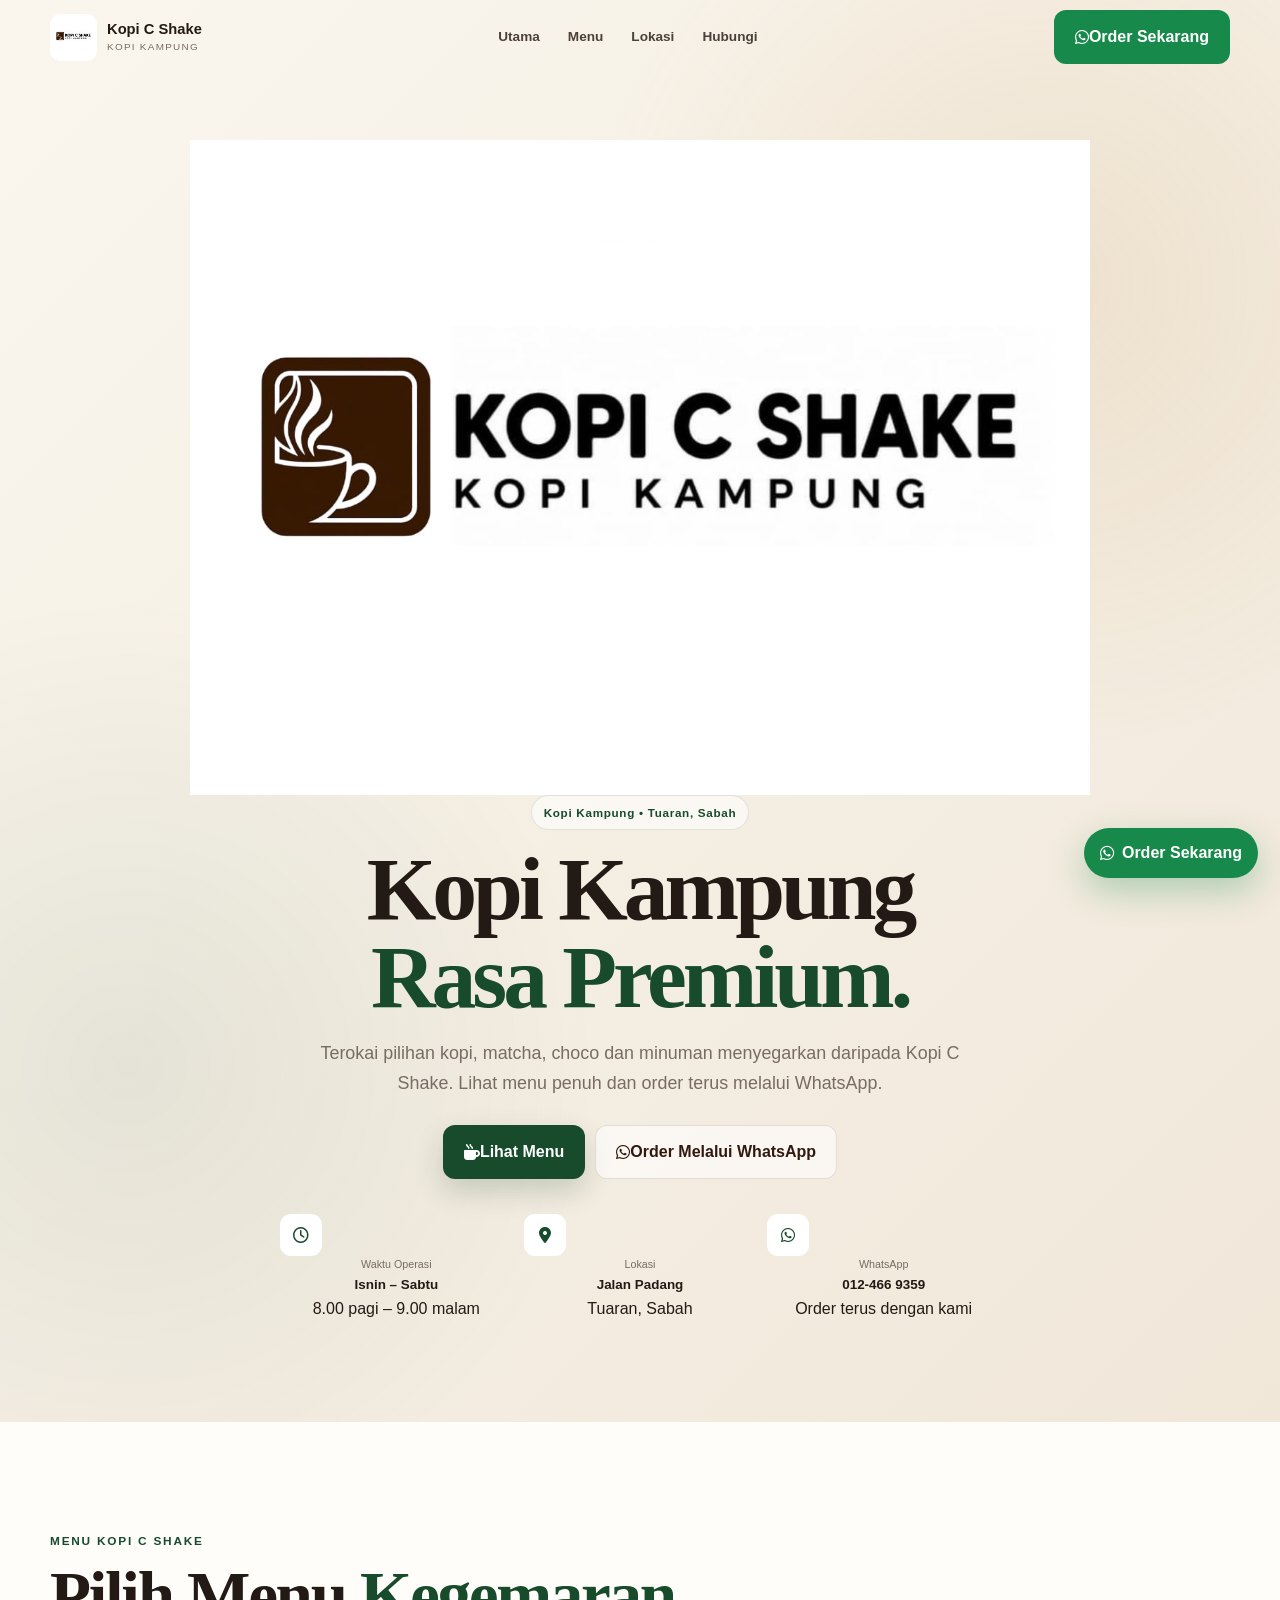
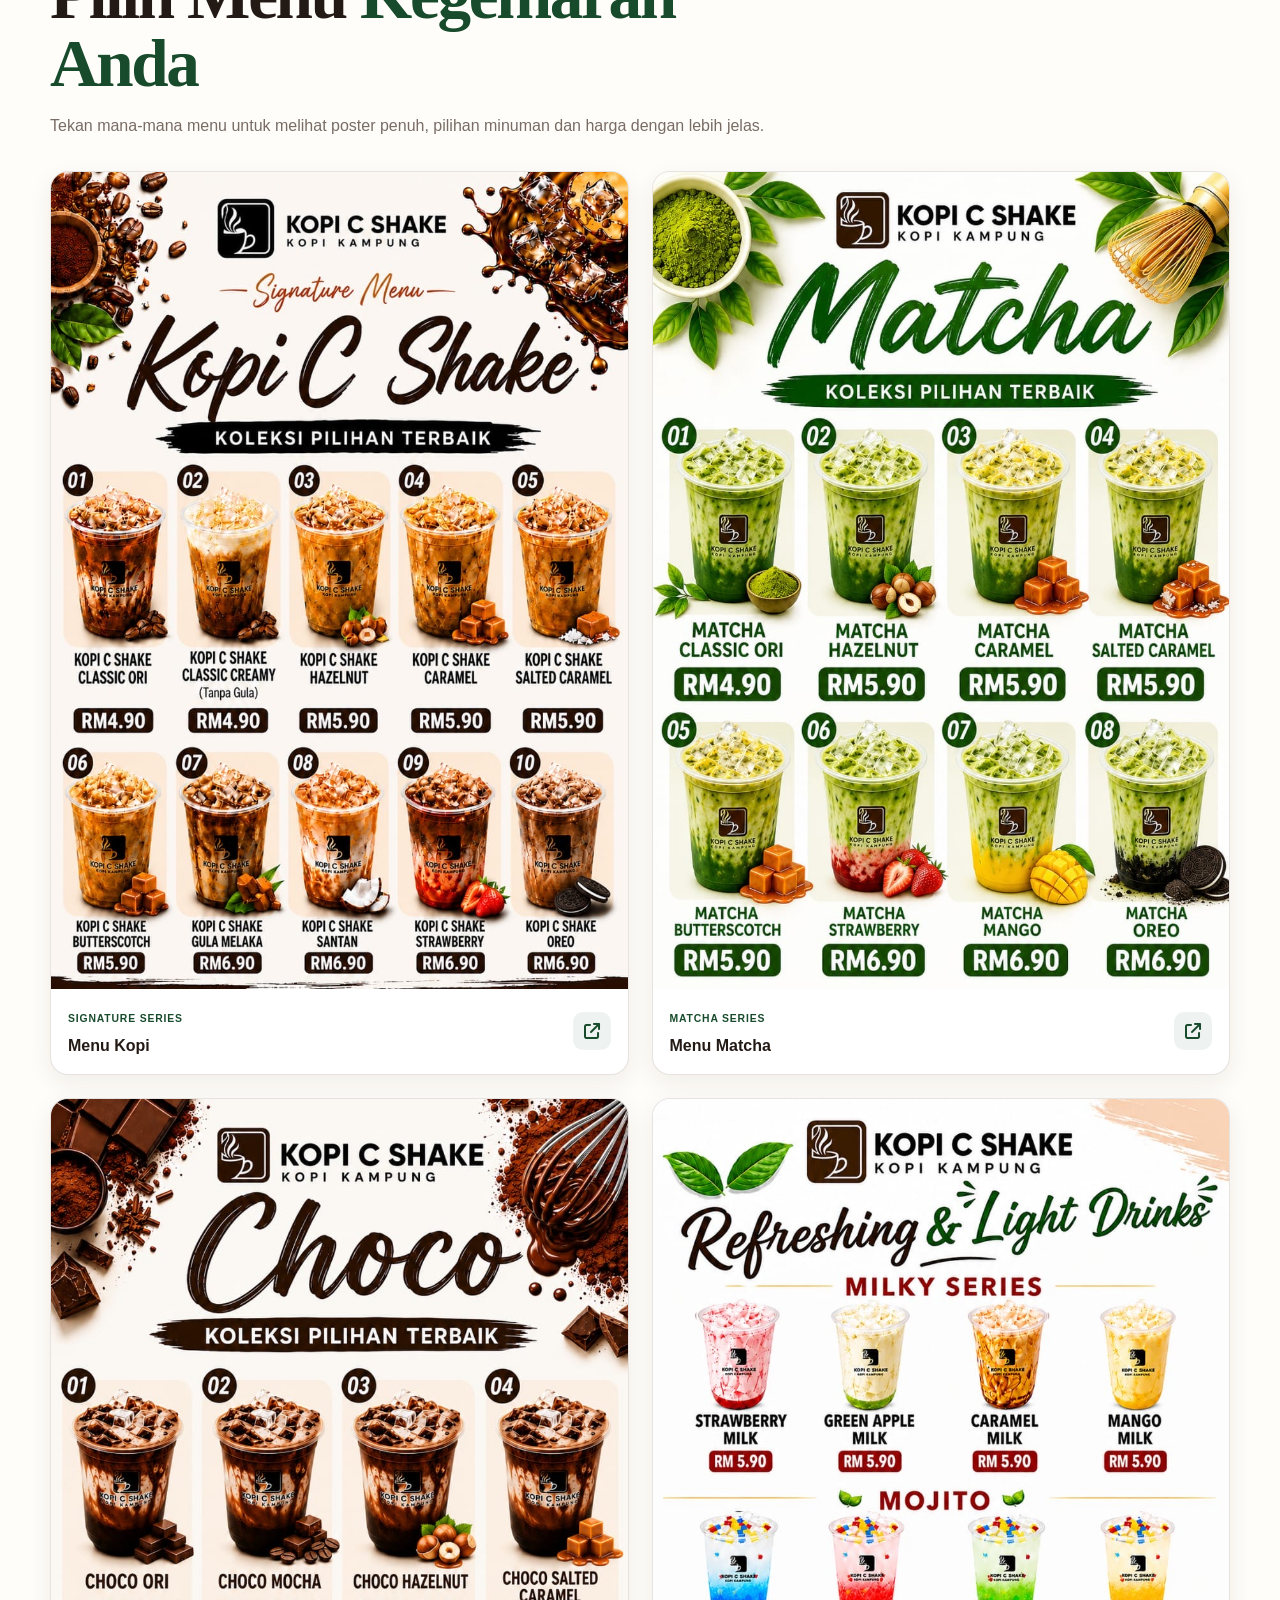
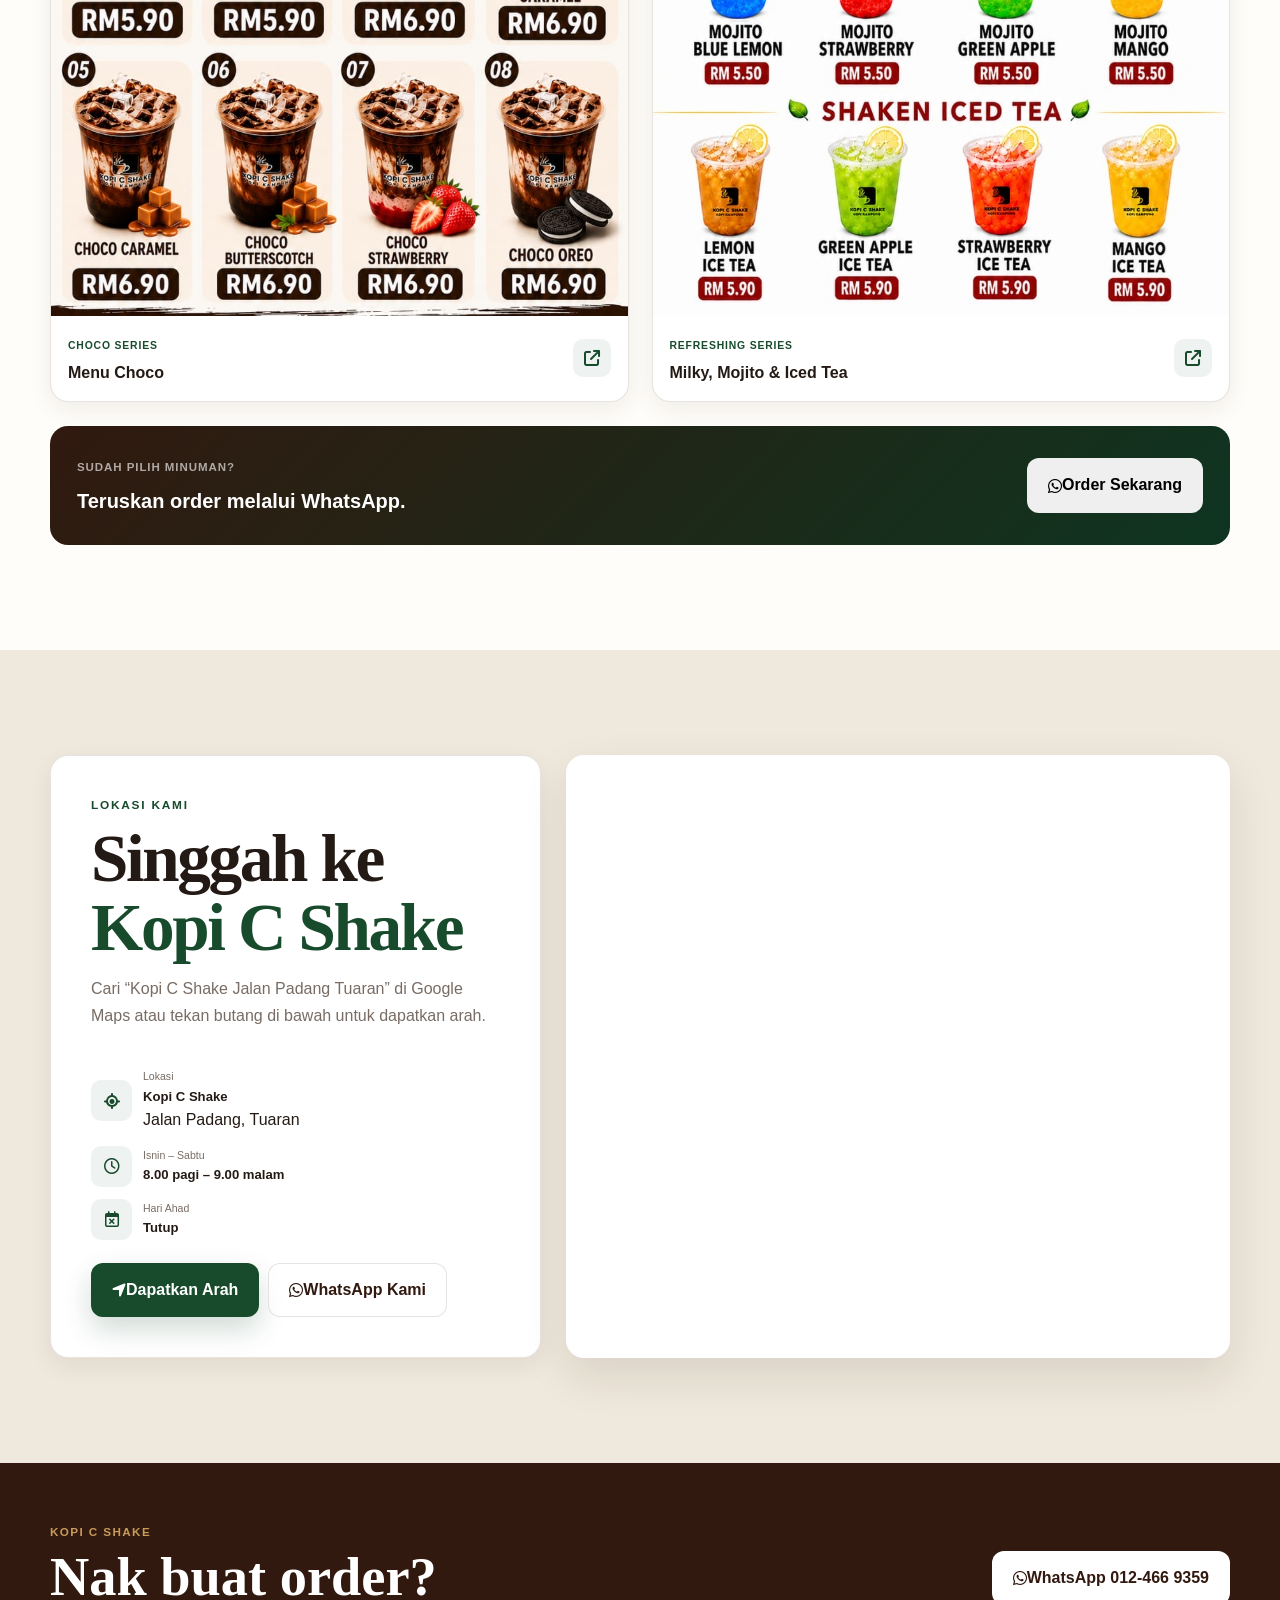
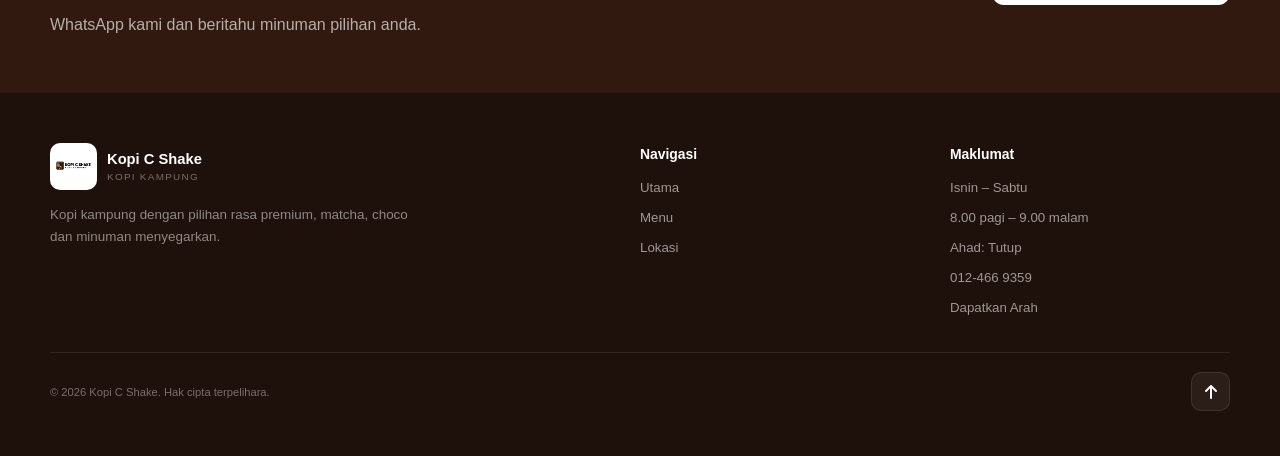
==== commit 55986c23: "Add index.html for Kopi C Shake website This commit adds a new HTML file for the Kopi C Shake websit" ====
--- a/index.html
+++ b/index.html
@@ -15,13 +15,13 @@
     content="Lihat menu Kopi C Shake di Tuaran, Sabah. Pilihan kopi, matcha, choco dan minuman sejuk. Order terus melalui WhatsApp."
   >
 
-  <meta name="theme-color" content="#2b160f">
+  <meta name="theme-color" content="#24140d">
 
   <meta property="og:type" content="website">
   <meta property="og:title" content="Kopi C Shake | Kopi Kampung">
   <meta
     property="og:description"
-    content="Lihat menu Kopi C Shake dan order terus melalui WhatsApp."
+    content="Kopi Kampung Rasa Premium. Lihat menu Kopi C Shake dan order terus melalui WhatsApp."
   >
   <meta property="og:image" content="images/logo.jpg">
 
@@ -38,8 +38,6 @@
   <link
     rel="stylesheet"
     href="https://cdnjs.cloudflare.com/ajax/libs/font-awesome/6.5.2/css/all.min.css"
-    crossorigin="anonymous"
-    referrerpolicy="no-referrer"
   >
 
   <link rel="stylesheet" href="style.css">
@@ -49,7 +47,7 @@
     "@context": "https://schema.org",
     "@type": "CafeOrCoffeeShop",
     "name": "Kopi C Shake",
-    "description": "Pilihan kopi, matcha, choco dan minuman sejuk di Tuaran, Sabah.",
+    "description": "Kopi, matcha, choco dan minuman menyegarkan di Tuaran, Sabah.",
     "telephone": "+60124669359",
     "address": {
       "@type": "PostalAddress",
@@ -105,7 +103,7 @@
       </a>
 
 
-      <nav class="desktop-nav">
+      <nav class="desktop-nav" aria-label="Navigasi utama">
         <a href="#utama">Utama</a>
         <a href="#menu">Menu</a>
         <a href="#lokasi">Lokasi</a>
@@ -119,6 +117,7 @@
           type="button"
           class="btn btn-whatsapp desktop-order js-whatsapp"
         >
+          <i class="fa-brands fa-whatsapp"></i>
           Order Sekarang
         </button>
 
@@ -157,6 +156,7 @@
         type="button"
         class="btn btn-whatsapp js-whatsapp"
       >
+        <i class="fa-brands fa-whatsapp"></i>
         Order Melalui WhatsApp
       </button>
 
@@ -171,19 +171,18 @@
     <!-- HERO -->
     <section class="hero" id="utama">
 
-      <div class="hero-decoration hero-decoration-one"></div>
-      <div class="hero-decoration hero-decoration-two"></div>
+      <div class="hero-orb hero-orb-one"></div>
+      <div class="hero-orb hero-orb-two"></div>
 
 
       <div class="container hero-content reveal">
 
-        <div class="hero-logo-small">
-
+        <div class="hero-logo-wrap">
           <img
             src="images/logo.jpg"
             alt="Kopi C Shake Kopi Kampung"
+            class="hero-logo"
           >
-
         </div>
 
 
@@ -199,8 +198,8 @@
 
 
         <p class="hero-description">
-          Pelbagai pilihan kopi, matcha, choco dan minuman
-          menyegarkan daripada Kopi C Shake. Lihat menu
+          Terokai pilihan kopi, matcha, choco dan minuman
+          menyegarkan daripada Kopi C Shake. Lihat menu penuh
           dan order terus melalui WhatsApp.
         </p>
 
@@ -211,6 +210,7 @@
             href="#menu"
             class="btn btn-primary"
           >
+            <i class="fa-solid fa-mug-hot"></i>
             Lihat Menu
           </a>
 
@@ -219,6 +219,7 @@
             type="button"
             class="btn btn-outline js-whatsapp"
           >
+            <i class="fa-brands fa-whatsapp"></i>
             Order Melalui WhatsApp
           </button>
 
@@ -227,53 +228,49 @@
 
         <div class="hero-info">
 
-          <div class="hero-info-item">
-
+          <article class="hero-info-card">
             <span class="info-icon">
-              <i class="fa-solid fa-clock"></i>
+              <i class="fa-regular fa-clock"></i>
             </span>
 
             <div>
               <small>Waktu Operasi</small>
-              <strong>Isnin – Sabtu, 8.00 pagi – 9.00 malam</strong>
-            </div>
-
-          </div>
-
-
-          <div class="hero-info-item">
-
+              <strong>Isnin – Sabtu</strong>
+              <span>8.00 pagi – 9.00 malam</span>
+            </div>
+          </article>
+
+
+          <article class="hero-info-card">
             <span class="info-icon">
               <i class="fa-solid fa-location-dot"></i>
             </span>
 
             <div>
               <small>Lokasi</small>
-              <strong>Jalan Padang, Tuaran</strong>
-            </div>
-
-          </div>
-
-
-          <div class="hero-info-item">
-
+              <strong>Jalan Padang</strong>
+              <span>Tuaran, Sabah</span>
+            </div>
+          </article>
+
+
+          <article class="hero-info-card">
             <span class="info-icon">
-              <i class="fa-solid fa-phone"></i>
+              <i class="fa-brands fa-whatsapp"></i>
             </span>
 
             <div>
               <small>WhatsApp</small>
               <strong>012-466 9359</strong>
-            </div>
-
-          </div>
+              <span>Order terus dengan kami</span>
+            </div>
+          </article>
 
         </div>
 
       </div>
 
     </section>
-
 
 
     <!-- MENU -->
@@ -293,7 +290,7 @@
           </h2>
 
           <p>
-            Tekan mana-mana gambar menu di bawah untuk melihat
+            Tekan mana-mana menu untuk melihat poster penuh,
             pilihan minuman dan harga dengan lebih jelas.
           </p>
 
@@ -303,12 +300,12 @@
         <div class="menu-gallery">
 
 
-          <!-- KOPI -->
+          <!-- 1. KOPI -->
           <button
             type="button"
             class="menu-poster reveal"
             data-lightbox="images/menu-kopi.jpg"
-            data-title="Menu Kopi C Shake"
+            data-title="Menu Kopi"
           >
 
             <div class="menu-image-wrap">
@@ -320,7 +317,9 @@
               >
 
               <div class="view-overlay">
-                <span>＋</span>
+                <span class="overlay-icon">
+                  <i class="fa-solid fa-expand"></i>
+                </span>
                 Lihat Menu
               </div>
 
@@ -330,12 +329,12 @@
             <div class="menu-info">
 
               <div>
-                <span>Kopi C Shake</span>
+                <span>Signature Series</span>
                 <h3>Menu Kopi</h3>
               </div>
 
               <span class="menu-arrow">
-                <i class="fa-solid fa-up-right-and-down-left-from-center"></i>
+                <i class="fa-solid fa-arrow-up-right-from-square"></i>
               </span>
 
             </div>
@@ -343,7 +342,7 @@
           </button>
 
 
-          <!-- MATCHA -->
+          <!-- 2. MATCHA -->
           <button
             type="button"
             class="menu-poster reveal"
@@ -360,7 +359,9 @@
               >
 
               <div class="view-overlay">
-                <span>＋</span>
+                <span class="overlay-icon">
+                  <i class="fa-solid fa-expand"></i>
+                </span>
                 Lihat Menu
               </div>
 
@@ -370,12 +371,12 @@
             <div class="menu-info">
 
               <div>
-                <span>Kopi C Shake</span>
+                <span>Matcha Series</span>
                 <h3>Menu Matcha</h3>
               </div>
 
               <span class="menu-arrow">
-                <i class="fa-solid fa-up-right-and-down-left-from-center"></i>
+                <i class="fa-solid fa-arrow-up-right-from-square"></i>
               </span>
 
             </div>
@@ -383,7 +384,7 @@
           </button>
 
 
-          <!-- CHOCO -->
+          <!-- 3. CHOCO -->
           <button
             type="button"
             class="menu-poster reveal"
@@ -400,7 +401,9 @@
               >
 
               <div class="view-overlay">
-                <span>＋</span>
+                <span class="overlay-icon">
+                  <i class="fa-solid fa-expand"></i>
+                </span>
                 Lihat Menu
               </div>
 
@@ -410,12 +413,12 @@
             <div class="menu-info">
 
               <div>
-                <span>Kopi C Shake</span>
+                <span>Choco Series</span>
                 <h3>Menu Choco</h3>
               </div>
 
               <span class="menu-arrow">
-                <i class="fa-solid fa-up-right-and-down-left-from-center"></i>
+                <i class="fa-solid fa-arrow-up-right-from-square"></i>
               </span>
 
             </div>
@@ -423,7 +426,7 @@
           </button>
 
 
-          <!-- MINUMAN -->
+          <!-- 4. MINUMAN -->
           <button
             type="button"
             class="menu-poster reveal"
@@ -440,7 +443,9 @@
               >
 
               <div class="view-overlay">
-                <span>＋</span>
+                <span class="overlay-icon">
+                  <i class="fa-solid fa-expand"></i>
+                </span>
                 Lihat Menu
               </div>
 
@@ -450,12 +455,12 @@
             <div class="menu-info">
 
               <div>
-                <span>Kopi C Shake</span>
+                <span>Refreshing Series</span>
                 <h3>Milky, Mojito & Iced Tea</h3>
               </div>
 
               <span class="menu-arrow">
-                <i class="fa-solid fa-up-right-and-down-left-from-center"></i>
+                <i class="fa-solid fa-arrow-up-right-from-square"></i>
               </span>
 
             </div>
@@ -468,22 +473,16 @@
         <div class="menu-order reveal">
 
           <div>
-
-            <span>
-              Sudah pilih minuman?
-            </span>
-
-            <h3>
-              Teruskan order melalui WhatsApp.
-            </h3>
-
+            <span>Sudah pilih minuman?</span>
+            <h3>Teruskan order melalui WhatsApp.</h3>
           </div>
 
 
           <button
             type="button"
-            class="btn btn-primary js-whatsapp"
+            class="btn btn-order js-whatsapp"
           >
+            <i class="fa-brands fa-whatsapp"></i>
             Order Sekarang
           </button>
 
@@ -492,7 +491,6 @@
       </div>
 
     </section>
-
 
 
     <!-- LOCATION -->
@@ -515,14 +513,14 @@
 
 
           <p>
-            Gunakan peta di sebelah untuk melihat lokasi
-            Kopi C Shake dengan lebih tepat.
+            Cari “Kopi C Shake Jalan Padang Tuaran” di Google Maps
+            atau tekan butang di bawah untuk dapatkan arah.
           </p>
 
 
           <div class="location-details">
 
-            <div>
+            <div class="location-detail">
 
               <span class="location-icon">
                 <i class="fa-solid fa-location-crosshairs"></i>
@@ -530,41 +528,36 @@
 
               <div>
                 <small>Lokasi</small>
-                <strong>
-                  Kopi C Shake, Jalan Padang Tuaran
-                </strong>
-              </div>
-
-            </div>
-
-
-            <div>
+                <strong>Kopi C Shake</strong>
+                <span>Jalan Padang, Tuaran</span>
+              </div>
+
+            </div>
+
+
+            <div class="location-detail">
 
               <span class="location-icon">
-                <i class="fa-solid fa-business-time"></i>
+                <i class="fa-regular fa-clock"></i>
               </span>
 
               <div>
-                <small>Waktu Operasi</small>
-                <strong>
-                  Isnin – Sabtu, 8.00 pagi – 9.00 malam
-                </strong>
-              </div>
-
-            </div>
-
-
-            <div>
+                <small>Isnin – Sabtu</small>
+                <strong>8.00 pagi – 9.00 malam</strong>
+              </div>
+
+            </div>
+
+
+            <div class="location-detail closed-detail">
 
               <span class="location-icon">
-                <i class="fa-solid fa-calendar-xmark"></i>
+                <i class="fa-regular fa-calendar-xmark"></i>
               </span>
 
               <div>
-                <small>Hari Tutup</small>
-                <strong>
-                  Ahad
-                </strong>
+                <small>Hari Ahad</small>
+                <strong>Tutup</strong>
               </div>
 
             </div>
@@ -580,7 +573,8 @@
               target="_blank"
               rel="noopener noreferrer"
             >
-              Dapatkan Lokasi
+              <i class="fa-solid fa-location-arrow"></i>
+              Dapatkan Arah
             </a>
 
 
@@ -588,6 +582,7 @@
               type="button"
               class="btn btn-outline js-whatsapp"
             >
+              <i class="fa-brands fa-whatsapp"></i>
               WhatsApp Kami
             </button>
 
@@ -612,24 +607,23 @@
     </section>
 
 
-
-    <!-- SIMPLE CONTACT -->
+    <!-- CONTACT -->
     <section class="contact-strip" id="hubungi">
 
       <div class="container contact-strip-inner reveal">
 
         <div>
 
-          <span>
+          <span class="contact-kicker">
             Kopi C Shake
           </span>
 
           <h2>
-            Mahu order?
+            Nak buat order?
           </h2>
 
           <p>
-            Hubungi kami terus melalui WhatsApp.
+            WhatsApp kami dan beritahu minuman pilihan anda.
           </p>
 
         </div>
@@ -639,6 +633,7 @@
           type="button"
           class="btn btn-contact js-whatsapp"
         >
+          <i class="fa-brands fa-whatsapp"></i>
           WhatsApp 012-466 9359
         </button>
 
@@ -649,7 +644,6 @@
   </main>
 
 
-
   <!-- FOOTER -->
   <footer>
 
@@ -658,10 +652,7 @@
 
       <div class="footer-brand">
 
-        <a
-          href="#utama"
-          class="brand"
-        >
+        <a href="#utama" class="brand">
 
           <img
             src="images/logo.jpg"
@@ -678,7 +669,8 @@
 
 
         <p>
-          Pilihan kopi, matcha, choco dan minuman menyegarkan.
+          Kopi kampung dengan pilihan rasa premium,
+          matcha, choco dan minuman menyegarkan.
         </p>
 
       </div>
@@ -697,15 +689,11 @@
 
       <div class="footer-column">
 
-        <h3>Hubungi</h3>
-
-        <span>
-          Isnin – Sabtu, 8.00 pagi – 9.00 malam
-        </span>
-
-        <span>
-          Ahad: Tutup
-        </span>
+        <h3>Maklumat</h3>
+
+        <span>Isnin – Sabtu</span>
+        <span>8.00 pagi – 9.00 malam</span>
+        <span>Ahad: Tutup</span>
 
         <a href="tel:+60124669359">
           012-466 9359
@@ -716,7 +704,7 @@
           target="_blank"
           rel="noopener noreferrer"
         >
-          Dapatkan Lokasi
+          Dapatkan Arah
         </a>
 
       </div>
@@ -745,7 +733,6 @@
   </footer>
 
 
-
   <!-- FLOATING WHATSAPP -->
   <button
     type="button"
@@ -753,12 +740,11 @@
     aria-label="Order melalui WhatsApp"
   >
     <i class="fa-brands fa-whatsapp"></i>
-    Order Sekarang
+    <span>Order Sekarang</span>
   </button>
 
 
-
-  <!-- MOBILE WHATSAPP -->
+  <!-- MOBILE CTA -->
   <div class="mobile-whatsapp-bar">
 
     <button
@@ -775,7 +761,6 @@
     </button>
 
   </div>
-
 
 
   <!-- LIGHTBOX -->
@@ -805,7 +790,7 @@
           class="lightbox-close"
           aria-label="Tutup gambar"
         >
-          ×
+          <i class="fa-solid fa-xmark"></i>
         </button>
 
       </div>
@@ -828,6 +813,7 @@
           type="button"
           class="btn btn-primary js-whatsapp"
         >
+          <i class="fa-brands fa-whatsapp"></i>
           Order Melalui WhatsApp
         </button>
 
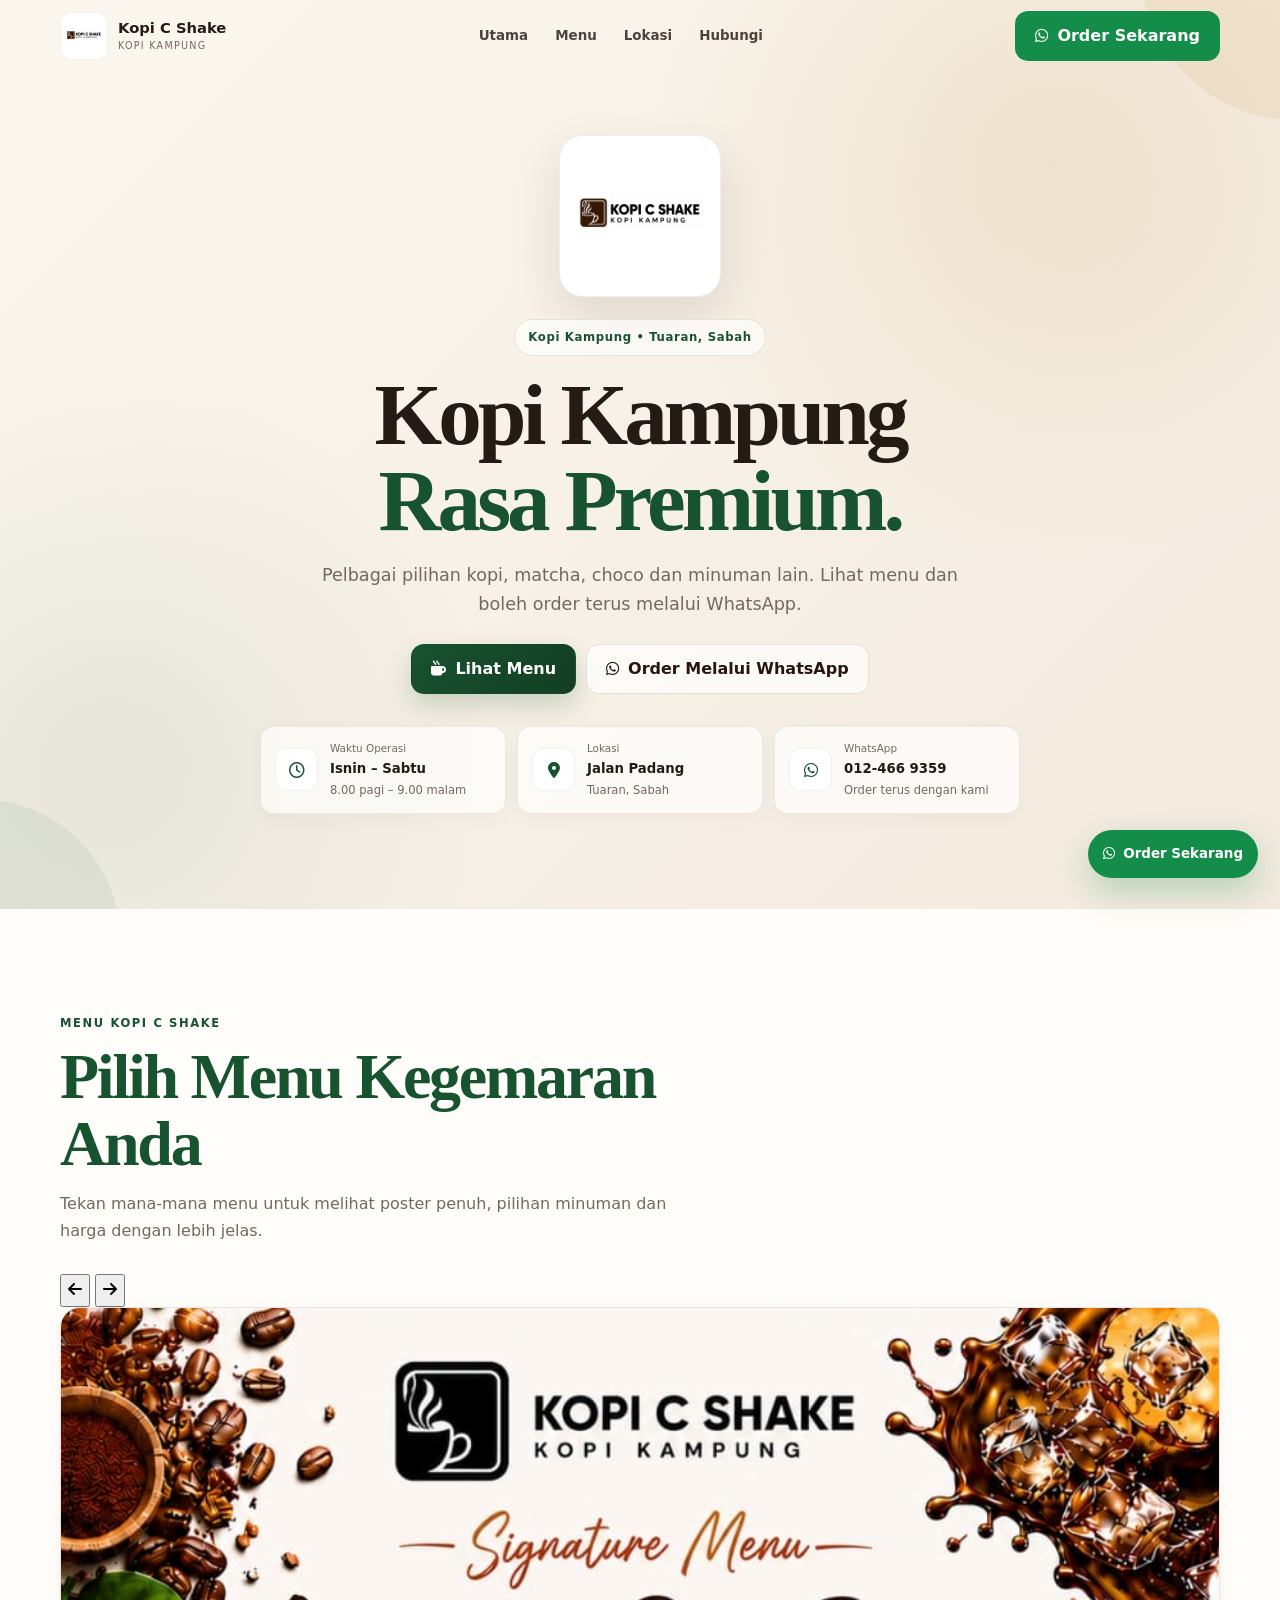
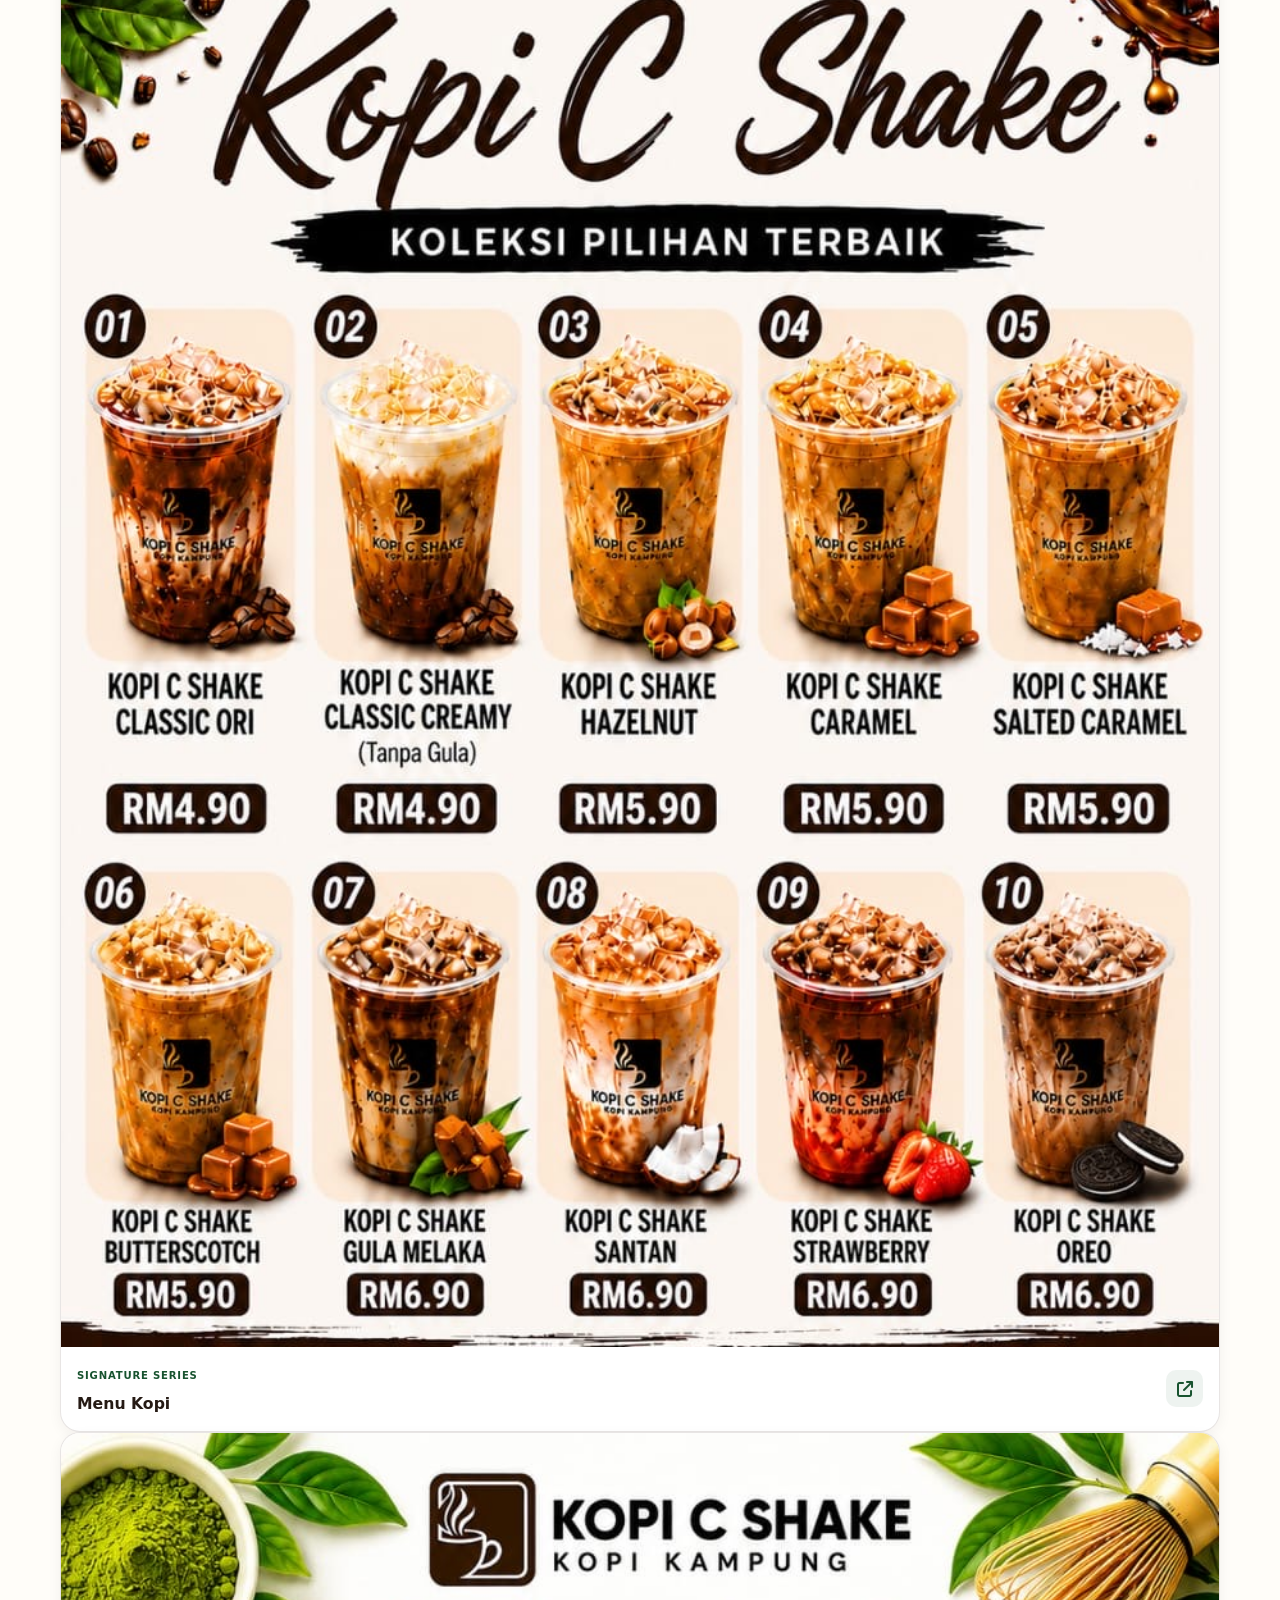
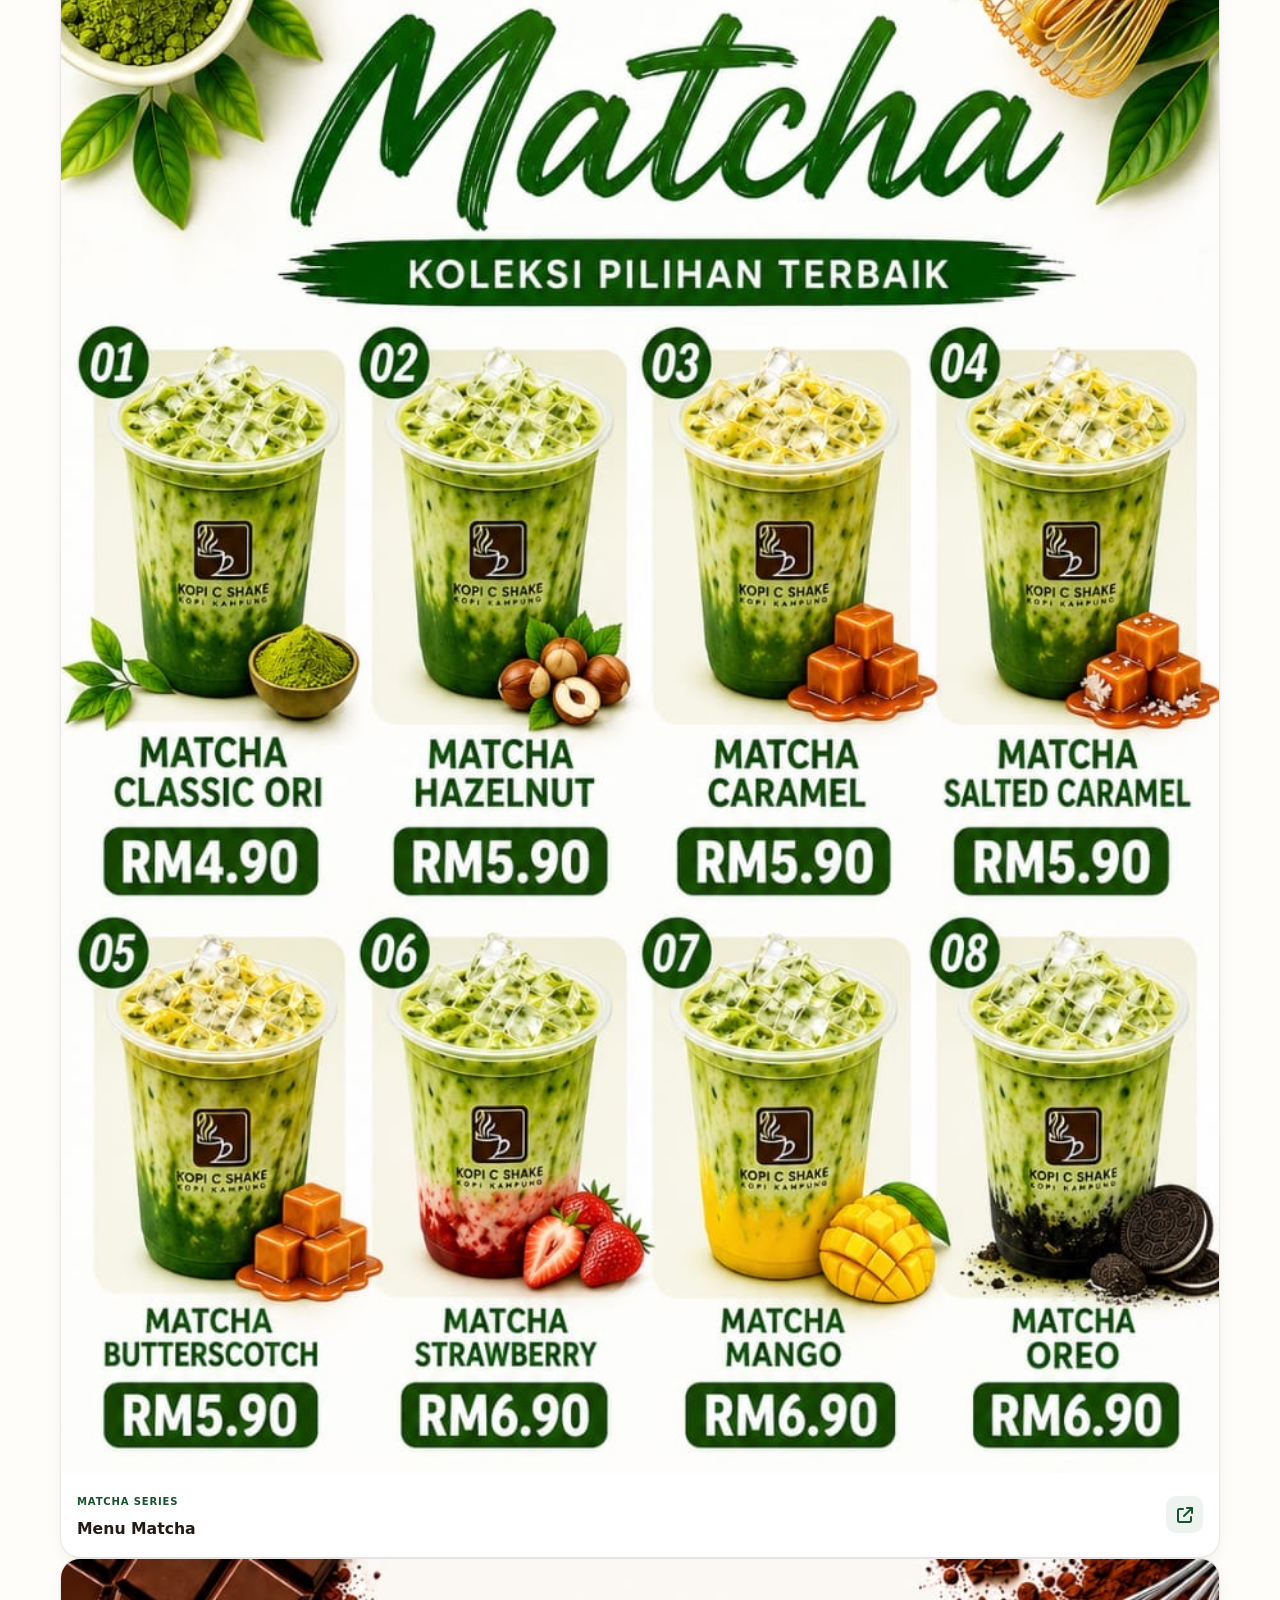
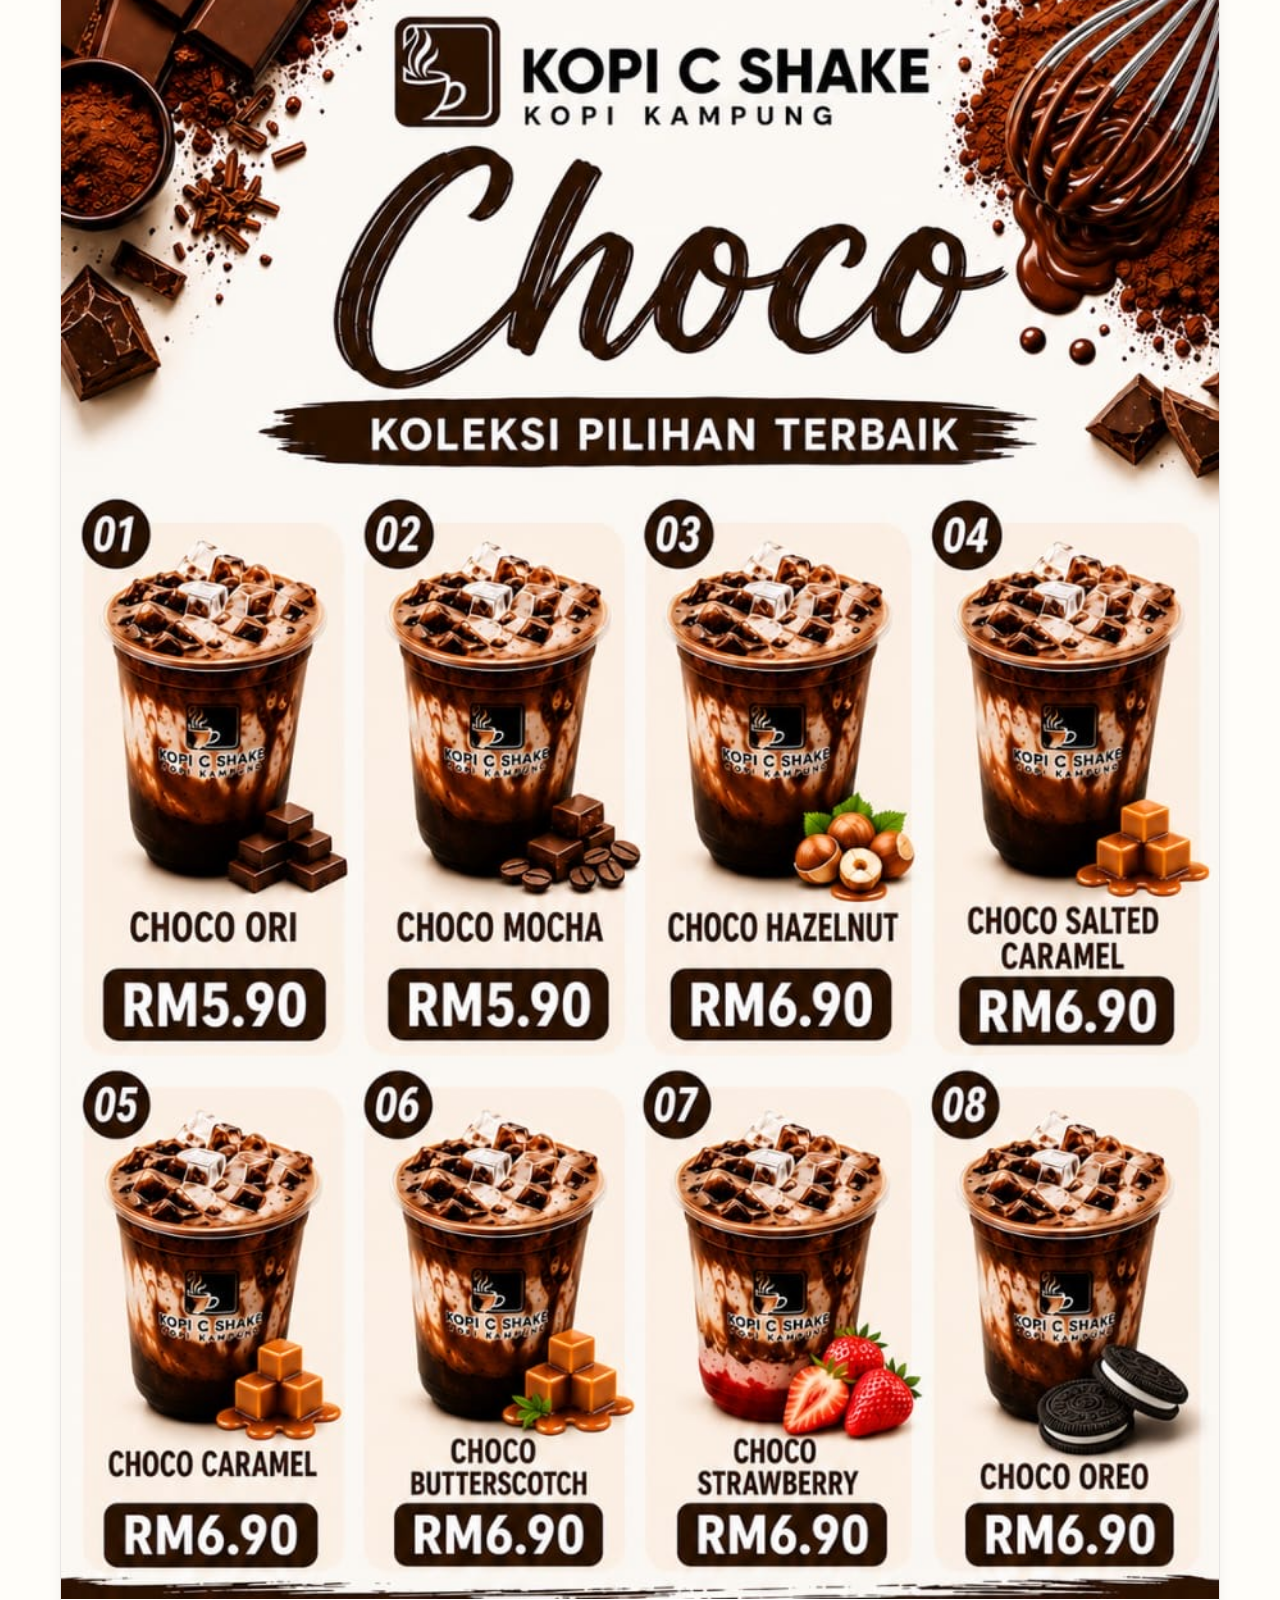
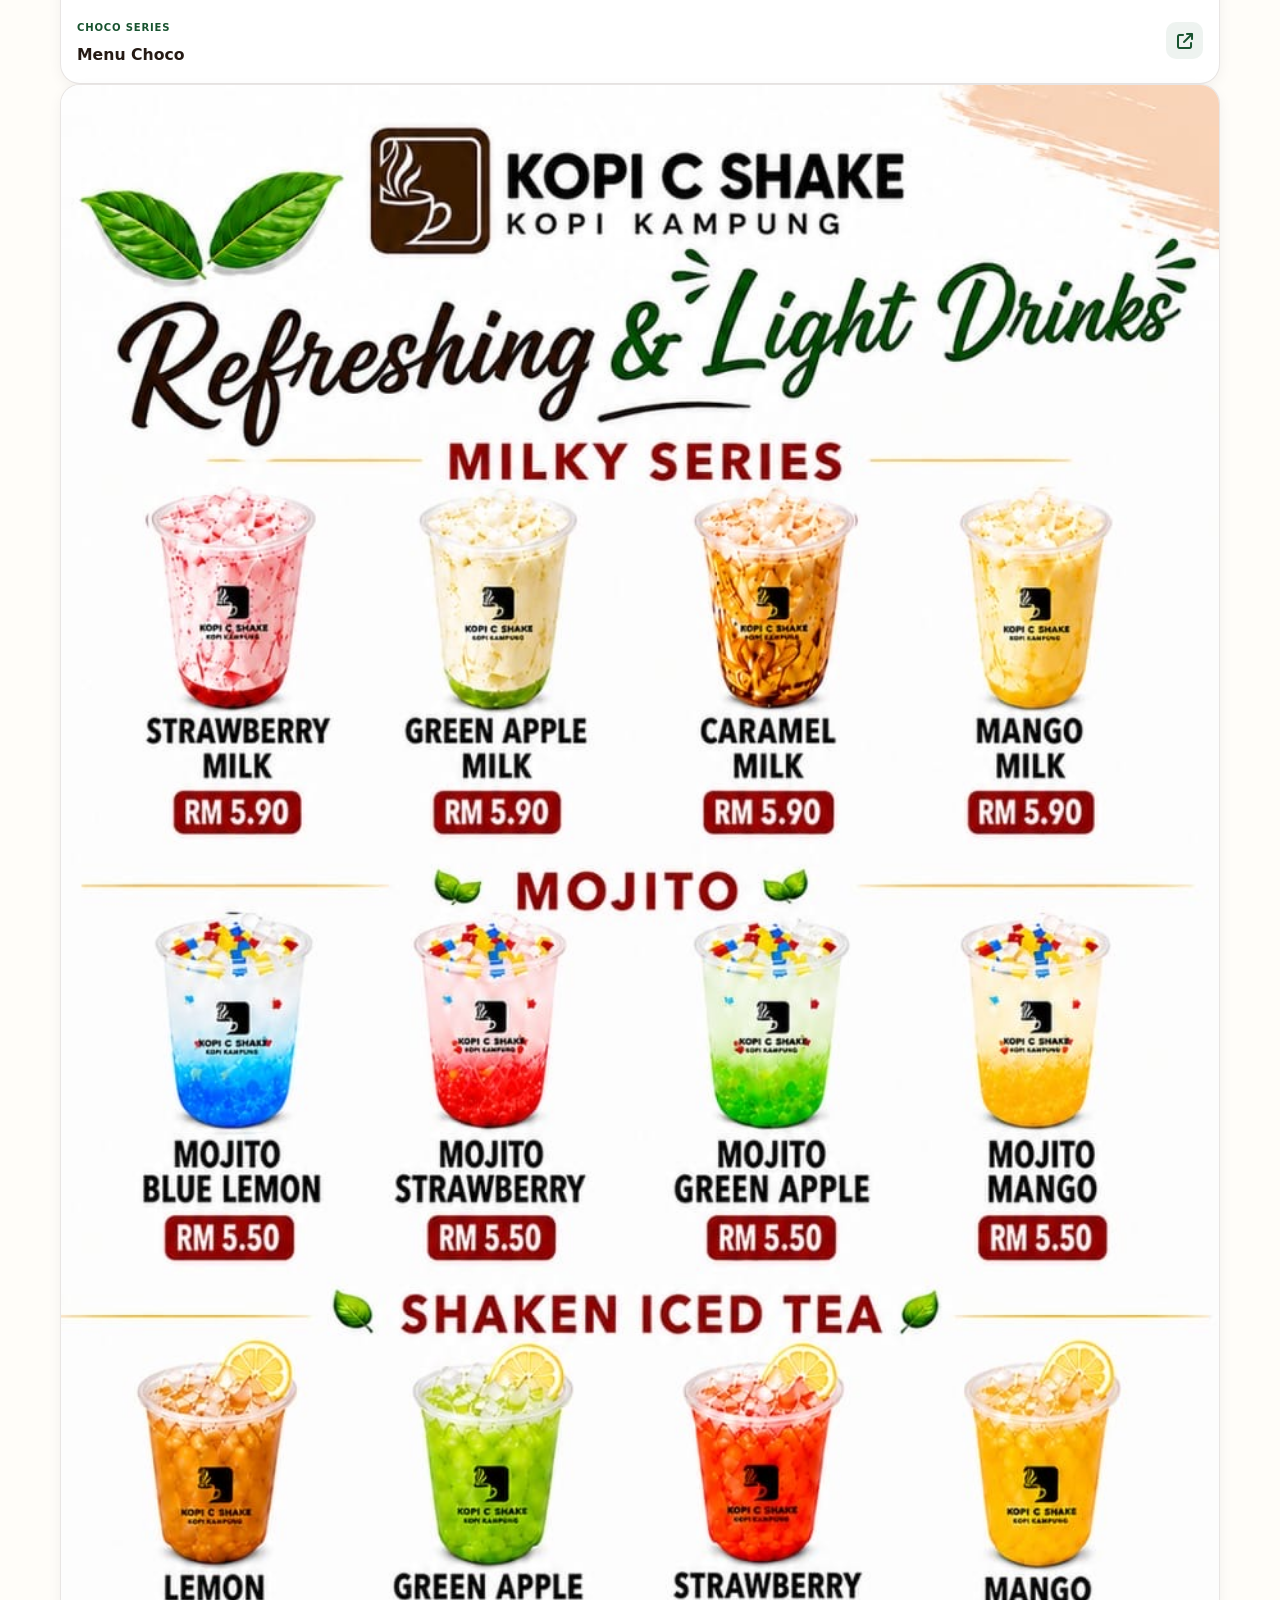
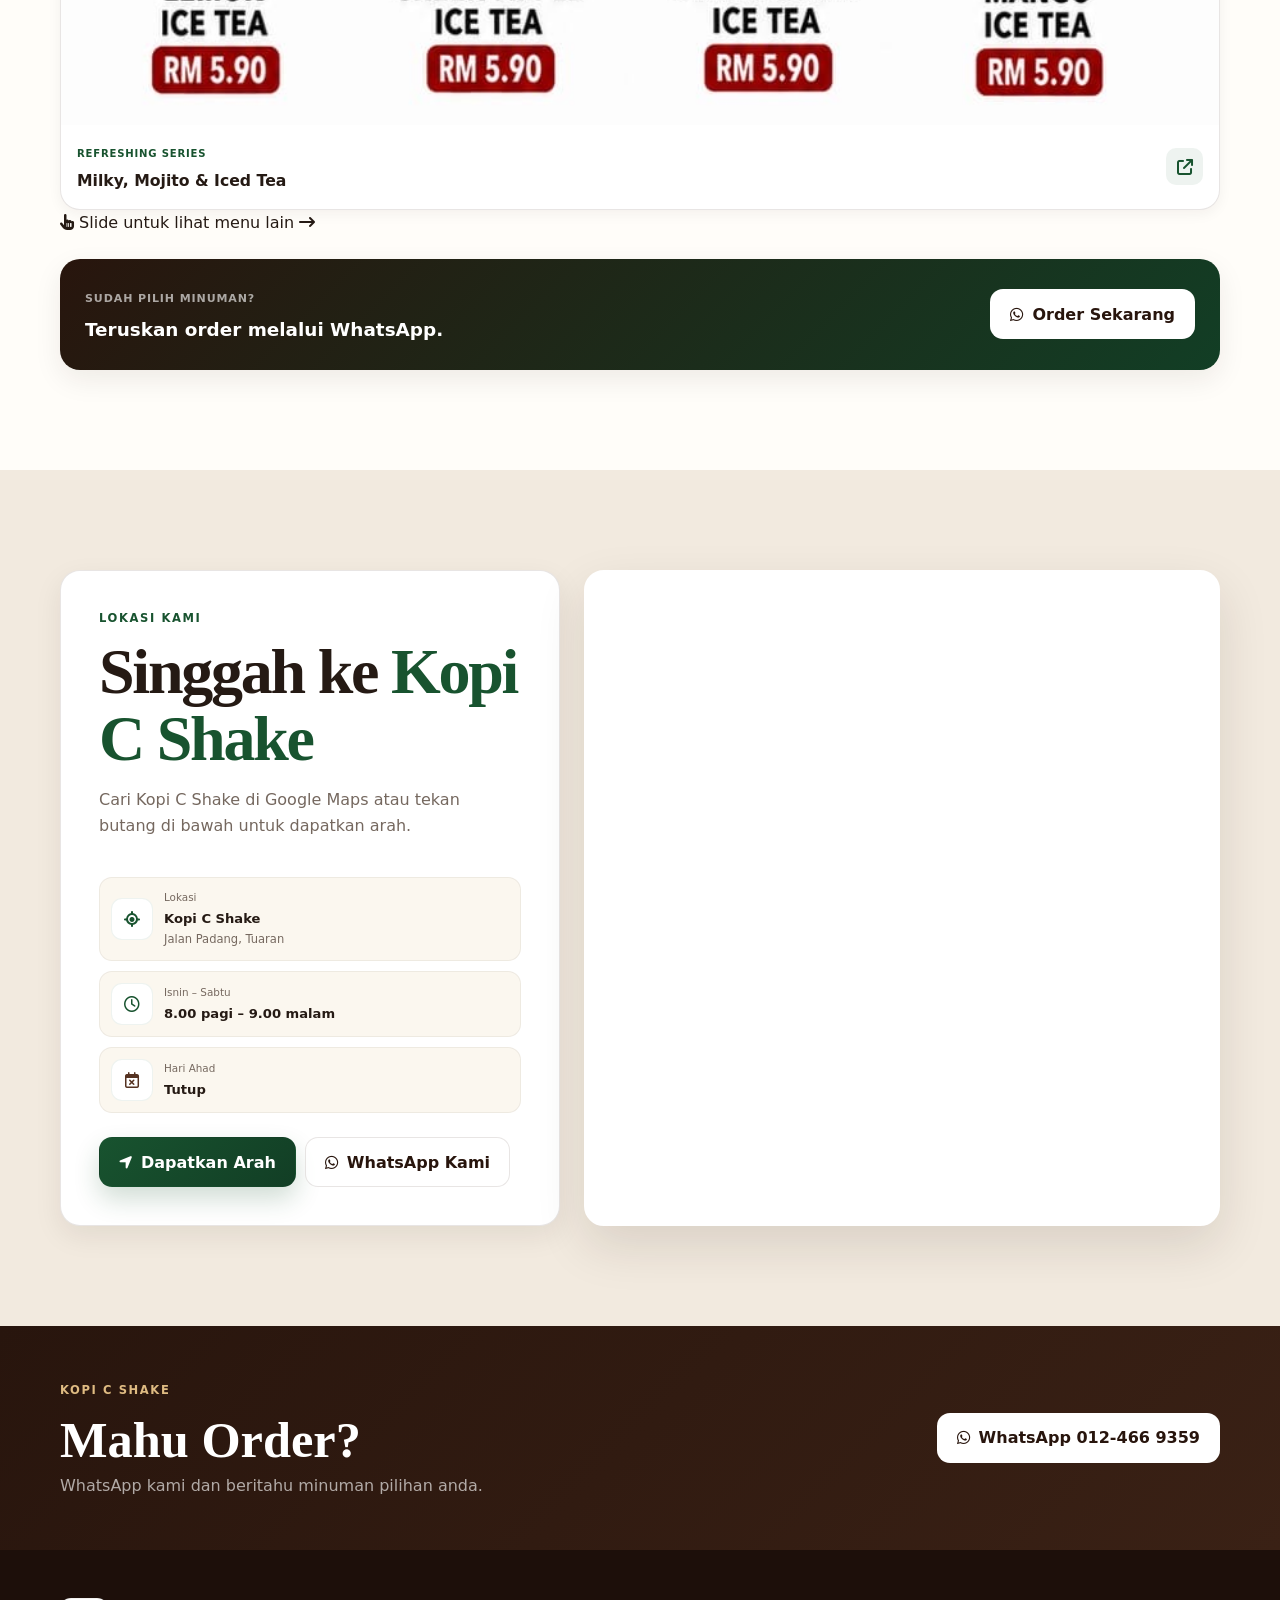
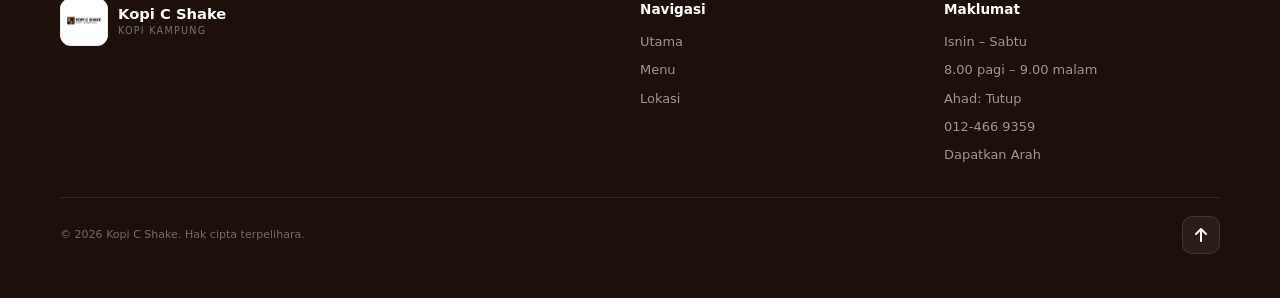
==== commit 87212444: "Add index.html for Kopi C Shake website This commit adds a new HTML file for the Kopi C Shake websit" ====
--- a/index.html
+++ b/index.html
@@ -19,21 +19,15 @@
 
   <meta property="og:type" content="website">
   <meta property="og:title" content="Kopi C Shake | Kopi Kampung">
+
   <meta
     property="og:description"
     content="Kopi Kampung Rasa Premium. Lihat menu Kopi C Shake dan order terus melalui WhatsApp."
   >
+
   <meta property="og:image" content="images/logo.jpg">
 
   <link rel="icon" href="images/logo.jpg">
-
-  <link rel="preconnect" href="https://fonts.googleapis.com">
-  <link rel="preconnect" href="https://fonts.gstatic.com" crossorigin>
-
-  <link
-    href="https://fonts.googleapis.com/css2?family=Inter:wght@400;500;600;700&family=Playfair+Display:wght@600;700&display=swap"
-    rel="stylesheet"
-  >
 
   <link
     rel="stylesheet"
@@ -178,11 +172,13 @@
       <div class="container hero-content reveal">
 
         <div class="hero-logo-wrap">
+
           <img
             src="images/logo.jpg"
             alt="Kopi C Shake Kopi Kampung"
             class="hero-logo"
           >
+
         </div>
 
 
@@ -198,9 +194,8 @@
 
 
         <p class="hero-description">
-          Terokai pilihan kopi, matcha, choco dan minuman
-          menyegarkan daripada Kopi C Shake. Lihat menu penuh
-          dan order terus melalui WhatsApp.
+          Pelbagai pilihan kopi, matcha, choco dan minuman lain.
+          Lihat menu dan boleh order terus melalui WhatsApp.
         </p>
 
 
@@ -229,6 +224,7 @@
         <div class="hero-info">
 
           <article class="hero-info-card">
+
             <span class="info-icon">
               <i class="fa-regular fa-clock"></i>
             </span>
@@ -238,10 +234,12 @@
               <strong>Isnin – Sabtu</strong>
               <span>8.00 pagi – 9.00 malam</span>
             </div>
+
           </article>
 
 
           <article class="hero-info-card">
+
             <span class="info-icon">
               <i class="fa-solid fa-location-dot"></i>
             </span>
@@ -251,10 +249,12 @@
               <strong>Jalan Padang</strong>
               <span>Tuaran, Sabah</span>
             </div>
+
           </article>
 
 
           <article class="hero-info-card">
+
             <span class="info-icon">
               <i class="fa-brands fa-whatsapp"></i>
             </span>
@@ -264,6 +264,7 @@
               <strong>012-466 9359</strong>
               <span>Order terus dengan kami</span>
             </div>
+
           </article>
 
         </div>
@@ -278,194 +279,263 @@
 
       <div class="container">
 
-        <div class="section-heading reveal">
-
-          <span class="section-label">
-            Menu Kopi C Shake
-          </span>
-
-          <h2>
-            Pilih Menu
-            <span>Kegemaran Anda</span>
-          </h2>
-
-          <p>
-            Tekan mana-mana menu untuk melihat poster penuh,
-            pilihan minuman dan harga dengan lebih jelas.
-          </p>
-
-        </div>
-
-
-        <div class="menu-gallery">
-
-
-          <!-- 1. KOPI -->
-          <button
-            type="button"
-            class="menu-poster reveal"
-            data-lightbox="images/menu-kopi.jpg"
-            data-title="Menu Kopi"
+        <div class="menu-heading-row reveal">
+
+          <div class="section-heading">
+
+            <span class="section-label">
+              Menu Kopi C Shake
+            </span>
+
+            <h2>
+              <span class="heading-line">Pilih Menu</span>
+              <span class="heading-line heading-accent">
+                Kegemaran Anda
+              </span>
+            </h2>
+
+            <p>
+              Tekan mana-mana menu untuk melihat poster penuh,
+              pilihan minuman dan harga dengan lebih jelas.
+            </p>
+
+          </div>
+
+
+          <!-- DESKTOP SLIDER CONTROLS -->
+          <div
+            class="slider-controls"
+            aria-label="Kawalan slider menu"
           >
 
-            <div class="menu-image-wrap">
-
-              <img
-                src="images/menu-kopi.jpg"
-                alt="Menu Kopi C Shake"
-                loading="eager"
-              >
-
-              <div class="view-overlay">
-                <span class="overlay-icon">
-                  <i class="fa-solid fa-expand"></i>
+            <button
+              type="button"
+              class="slider-arrow"
+              id="menuPrev"
+              aria-label="Menu sebelumnya"
+            >
+              <i class="fa-solid fa-arrow-left"></i>
+            </button>
+
+            <button
+              type="button"
+              class="slider-arrow"
+              id="menuNext"
+              aria-label="Menu seterusnya"
+            >
+              <i class="fa-solid fa-arrow-right"></i>
+            </button>
+
+          </div>
+
+        </div>
+
+
+        <!-- HORIZONTAL MENU SLIDER -->
+        <div class="menu-slider-wrapper">
+
+          <div
+            class="menu-slider"
+            id="menuSlider"
+            tabindex="0"
+            aria-label="Slider menu Kopi C Shake"
+          >
+
+
+            <!-- 1. KOPI -->
+            <button
+              type="button"
+              class="menu-poster reveal"
+              data-lightbox="images/menu-kopi.jpg"
+              data-title="Menu Kopi"
+            >
+
+              <div class="menu-image-wrap">
+
+                <img
+                  src="images/menu-kopi.jpg"
+                  alt="Menu Kopi C Shake"
+                  loading="eager"
+                >
+
+                <div class="view-overlay">
+
+                  <span class="overlay-icon">
+                    <i class="fa-solid fa-expand"></i>
+                  </span>
+
+                  Lihat Menu
+
+                </div>
+
+              </div>
+
+
+              <div class="menu-info">
+
+                <div>
+                  <span>Signature Series</span>
+                  <h3>Menu Kopi</h3>
+                </div>
+
+                <span class="menu-arrow">
+                  <i class="fa-solid fa-arrow-up-right-from-square"></i>
                 </span>
-                Lihat Menu
-              </div>
-
-            </div>
-
-
-            <div class="menu-info">
-
-              <div>
-                <span>Signature Series</span>
-                <h3>Menu Kopi</h3>
-              </div>
-
-              <span class="menu-arrow">
-                <i class="fa-solid fa-arrow-up-right-from-square"></i>
-              </span>
-
-            </div>
-
-          </button>
-
-
-          <!-- 2. MATCHA -->
-          <button
-            type="button"
-            class="menu-poster reveal"
-            data-lightbox="images/menu-matcha.jpg"
-            data-title="Menu Matcha"
-          >
-
-            <div class="menu-image-wrap">
-
-              <img
-                src="images/menu-matcha.jpg"
-                alt="Menu Matcha Kopi C Shake"
-                loading="lazy"
-              >
-
-              <div class="view-overlay">
-                <span class="overlay-icon">
-                  <i class="fa-solid fa-expand"></i>
+
+              </div>
+
+            </button>
+
+
+            <!-- 2. MATCHA -->
+            <button
+              type="button"
+              class="menu-poster reveal"
+              data-lightbox="images/menu-matcha.jpg"
+              data-title="Menu Matcha"
+            >
+
+              <div class="menu-image-wrap">
+
+                <img
+                  src="images/menu-matcha.jpg"
+                  alt="Menu Matcha Kopi C Shake"
+                  loading="lazy"
+                >
+
+                <div class="view-overlay">
+
+                  <span class="overlay-icon">
+                    <i class="fa-solid fa-expand"></i>
+                  </span>
+
+                  Lihat Menu
+
+                </div>
+
+              </div>
+
+
+              <div class="menu-info">
+
+                <div>
+                  <span>Matcha Series</span>
+                  <h3>Menu Matcha</h3>
+                </div>
+
+                <span class="menu-arrow">
+                  <i class="fa-solid fa-arrow-up-right-from-square"></i>
                 </span>
-                Lihat Menu
-              </div>
-
-            </div>
-
-
-            <div class="menu-info">
-
-              <div>
-                <span>Matcha Series</span>
-                <h3>Menu Matcha</h3>
-              </div>
-
-              <span class="menu-arrow">
-                <i class="fa-solid fa-arrow-up-right-from-square"></i>
-              </span>
-
-            </div>
-
-          </button>
-
-
-          <!-- 3. CHOCO -->
-          <button
-            type="button"
-            class="menu-poster reveal"
-            data-lightbox="images/menu-choco.jpg"
-            data-title="Menu Choco"
-          >
-
-            <div class="menu-image-wrap">
-
-              <img
-                src="images/menu-choco.jpg"
-                alt="Menu Choco Kopi C Shake"
-                loading="lazy"
-              >
-
-              <div class="view-overlay">
-                <span class="overlay-icon">
-                  <i class="fa-solid fa-expand"></i>
+
+              </div>
+
+            </button>
+
+
+            <!-- 3. CHOCO -->
+            <button
+              type="button"
+              class="menu-poster reveal"
+              data-lightbox="images/menu-choco.jpg"
+              data-title="Menu Choco"
+            >
+
+              <div class="menu-image-wrap">
+
+                <img
+                  src="images/menu-choco.jpg"
+                  alt="Menu Choco Kopi C Shake"
+                  loading="lazy"
+                >
+
+                <div class="view-overlay">
+
+                  <span class="overlay-icon">
+                    <i class="fa-solid fa-expand"></i>
+                  </span>
+
+                  Lihat Menu
+
+                </div>
+
+              </div>
+
+
+              <div class="menu-info">
+
+                <div>
+                  <span>Choco Series</span>
+                  <h3>Menu Choco</h3>
+                </div>
+
+                <span class="menu-arrow">
+                  <i class="fa-solid fa-arrow-up-right-from-square"></i>
                 </span>
-                Lihat Menu
-              </div>
-
-            </div>
-
-
-            <div class="menu-info">
-
-              <div>
-                <span>Choco Series</span>
-                <h3>Menu Choco</h3>
-              </div>
-
-              <span class="menu-arrow">
-                <i class="fa-solid fa-arrow-up-right-from-square"></i>
-              </span>
-
-            </div>
-
-          </button>
-
-
-          <!-- 4. MINUMAN -->
-          <button
-            type="button"
-            class="menu-poster reveal"
-            data-lightbox="images/menu-minuman.jpg"
-            data-title="Milky, Mojito & Iced Tea"
-          >
-
-            <div class="menu-image-wrap">
-
-              <img
-                src="images/menu-minuman.jpg"
-                alt="Menu minuman Kopi C Shake"
-                loading="lazy"
-              >
-
-              <div class="view-overlay">
-                <span class="overlay-icon">
-                  <i class="fa-solid fa-expand"></i>
+
+              </div>
+
+            </button>
+
+
+            <!-- 4. MINUMAN -->
+            <button
+              type="button"
+              class="menu-poster reveal"
+              data-lightbox="images/menu-minuman.jpg"
+              data-title="Milky, Mojito & Iced Tea"
+            >
+
+              <div class="menu-image-wrap">
+
+                <img
+                  src="images/menu-minuman.jpg"
+                  alt="Menu minuman Kopi C Shake"
+                  loading="lazy"
+                >
+
+                <div class="view-overlay">
+
+                  <span class="overlay-icon">
+                    <i class="fa-solid fa-expand"></i>
+                  </span>
+
+                  Lihat Menu
+
+                </div>
+
+              </div>
+
+
+              <div class="menu-info">
+
+                <div>
+                  <span>Refreshing Series</span>
+                  <h3>Milky, Mojito & Iced Tea</h3>
+                </div>
+
+                <span class="menu-arrow">
+                  <i class="fa-solid fa-arrow-up-right-from-square"></i>
                 </span>
-                Lihat Menu
-              </div>
-
-            </div>
-
-
-            <div class="menu-info">
-
-              <div>
-                <span>Refreshing Series</span>
-                <h3>Milky, Mojito & Iced Tea</h3>
-              </div>
-
-              <span class="menu-arrow">
-                <i class="fa-solid fa-arrow-up-right-from-square"></i>
-              </span>
-
-            </div>
-
-          </button>
+
+              </div>
+
+            </button>
+
+          </div>
+
+
+          <!-- MOBILE SLIDE HINT -->
+          <div class="slide-hint">
+
+            <i class="fa-solid fa-hand-pointer"></i>
+
+            <span>
+              Slide untuk lihat menu lain
+            </span>
+
+            <i class="fa-solid fa-arrow-right-long"></i>
+
+          </div>
 
         </div>
 
@@ -513,12 +583,13 @@
 
 
           <p>
-            Cari “Kopi C Shake Jalan Padang Tuaran” di Google Maps
-            atau tekan butang di bawah untuk dapatkan arah.
+            Cari Kopi C Shake di Google Maps atau tekan butang
+            di bawah untuk dapatkan arah.
           </p>
 
 
           <div class="location-details">
+
 
             <div class="location-detail">
 
@@ -619,7 +690,7 @@
           </span>
 
           <h2>
-            Nak buat order?
+            Mahu Order?
           </h2>
 
           <p>
@@ -666,12 +737,6 @@
           </div>
 
         </a>
-
-
-        <p>
-          Kopi kampung dengan pilihan rasa premium,
-          matcha, choco dan minuman menyegarkan.
-        </p>
 
       </div>
 
--- a/style.css
+++ b/style.css
@@ -1,21 +1,48 @@
 :root {
-  --coffee: #31190f;
-  --coffee-light: #573321;
-  --green: #174b2c;
-  --green-dark: #0e3520;
-  --gold: #c99b59;
-  --ivory: #f8f4ec;
-  --ivory-soft: #efe8dc;
+  --coffee-950: #1d0f0a;
+  --coffee-900: #28150d;
+  --coffee-800: #3a2115;
+  --coffee-700: #553221;
+
+  --green-800: #123e25;
+  --green-700: #18532f;
+  --green-600: #1d6840;
+
+  --gold-500: #c99a55;
+
+  --cream-50: #fffdf9;
+  --cream-100: #fbf7ef;
+  --cream-200: #f2eadf;
+  --cream-300: #e9ddcd;
+
   --white: #ffffff;
-  --text: #241a15;
-  --muted: #786c64;
-  --border: rgba(49, 25, 15, 0.12);
-  --whatsapp: #16894b;
-  --whatsapp-dark: #0e703c;
-  --shadow-sm: 0 8px 25px rgba(48, 28, 18, 0.07);
-  --shadow-md: 0 18px 45px rgba(48, 28, 18, 0.11);
-  --shadow-lg: 0 30px 80px rgba(48, 28, 18, 0.16);
-  --transition: 180ms cubic-bezier(.2, .8, .2, 1);
+
+  --text: #251a14;
+  --muted: #75685f;
+
+  --border: rgba(45, 25, 15, 0.11);
+
+  --whatsapp: #148c4a;
+  --whatsapp-dark: #0c723b;
+
+  --shadow-xs:
+    0 4px 14px rgba(43, 25, 16, 0.05);
+
+  --shadow-sm:
+    0 10px 28px rgba(43, 25, 16, 0.08);
+
+  --shadow-md:
+    0 20px 50px rgba(43, 25, 16, 0.12);
+
+  --shadow-lg:
+    0 35px 90px rgba(43, 25, 16, 0.17);
+
+  --radius-sm: 12px;
+  --radius-md: 18px;
+  --radius-lg: 26px;
+
+  --transition:
+    180ms cubic-bezier(.2, .8, .2, 1);
 }
 
 
@@ -30,18 +57,31 @@
 
 html {
   scroll-behavior: smooth;
-  scroll-padding-top: 90px;
+  scroll-padding-top: 88px;
 }
 
 
 body {
   margin: 0;
+
+  padding-bottom:
+    calc(72px + env(safe-area-inset-bottom));
+
   overflow-x: hidden;
-  padding-bottom: calc(74px + env(safe-area-inset-bottom));
+
   color: var(--text);
-  background: var(--ivory);
-  font-family: "Inter", Arial, sans-serif;
+
+  background:
+    var(--cream-100);
+
+  font-family:
+    "Inter",
+    system-ui,
+    sans-serif;
+
   line-height: 1.65;
+
+  text-rendering: optimizeLegibility;
 }
 
 
@@ -52,7 +92,9 @@
 
 img {
   display: block;
+
   max-width: 100%;
+
   height: auto;
 }
 
@@ -91,7 +133,10 @@
 
 h1,
 h2 {
-  font-family: "Playfair Display", Georgia, serif;
+  font-family:
+    "Playfair Display",
+    Georgia,
+    serif;
 }
 
 
@@ -102,23 +147,28 @@
 
 ::selection {
   color: white;
-  background: var(--green);
-}
-
+  background: var(--green-700);
+}
 
 
 /* ACCESSIBILITY */
 
 .skip-link {
   position: fixed;
+
   top: 10px;
   left: 10px;
+
   z-index: 99999;
+
   padding: 10px 15px;
+
   color: white;
-  background: var(--coffee);
+  background: var(--coffee-900);
+
   border-radius: 10px;
-  transform: translateY(-150%);
+
+  transform: translateY(-160%);
 }
 
 
@@ -128,76 +178,116 @@
 
 
 :focus-visible {
-  outline: 3px solid rgba(23, 75, 44, .32);
-  outline-offset: 3px;
-}
-
+  outline:
+    3px solid rgba(29, 104, 64, 0.3);
+
+  outline-offset:
+    3px;
+}
 
 
 /* GLOBAL */
 
 .container {
-  width: min(calc(100% - 32px), 1180px);
+  width:
+    min(calc(100% - 32px), 1160px);
+
   margin-inline: auto;
 }
 
 
 .section {
-  padding: 76px 0;
-}
-
-
-.section-label {
+  padding: 72px 0;
+}
+
+
+.section-label,
+.contact-kicker {
   display: inline-block;
+
   margin-bottom: 10px;
-  color: var(--green);
-  font-size: .74rem;
+
+  color: var(--green-700);
+
+  font-size: 0.72rem;
+
   font-weight: 700;
-  letter-spacing: .15em;
+
+  letter-spacing: 0.14em;
+
   text-transform: uppercase;
 }
 
 
 .section-heading {
-  max-width: 720px;
-  margin-bottom: 32px;
+  max-width: 690px;
+
+  margin-bottom: 30px;
 }
 
 
 .section-heading h2,
 .location-content h2 {
   margin-bottom: 14px;
-  font-size: clamp(2.3rem, 9vw, 4.2rem);
-  line-height: 1.02;
-  letter-spacing: -.035em;
+
+  font-size:
+    clamp(2.15rem, 8vw, 4rem);
+
+  line-height: 1.05;
+
+  letter-spacing: -0.035em;
 }
 
 
 .section-heading h2 span,
 .location-content h2 span {
-  color: var(--green);
+  color: var(--green-700);
 }
 
 
 .section-heading p,
 .location-content > p {
+  max-width: 620px;
+
   color: var(--muted);
 }
-
 
 
 /* BUTTONS */
 
 .btn {
   min-height: 50px;
+
   display: inline-flex;
+
   align-items: center;
+
   justify-content: center;
-  padding: 13px 20px;
-  border: 1px solid transparent;
-  border-radius: 12px;
+
+  gap: 9px;
+
+  padding: 13px 19px;
+
+  border:
+    1px solid transparent;
+
+  border-radius:
+    13px;
+
   font-weight: 700;
-  transition: transform var(--transition), box-shadow var(--transition), background var(--transition);
+
+  line-height: 1.2;
+
+  transition:
+    transform var(--transition),
+    background var(--transition),
+    box-shadow var(--transition),
+    border-color var(--transition);
+}
+
+
+.btn i {
+  font-size: 0.95em;
 }
 
 
@@ -207,37 +297,52 @@
 
 
 .btn:active {
-  transform: scale(.97);
+  transform: scale(0.97);
 }
 
 
 .btn-primary {
   color: white;
-  background: var(--green);
-  box-shadow: 0 12px 28px rgba(23, 75, 44, .2);
+
+  background:
+    linear-gradient(
+      135deg,
+      var(--green-700),
+      var(--green-800)
+    );
+
+  box-shadow:
+    0 12px 26px rgba(24, 83, 47, 0.2);
 }
 
 
 .btn-primary:hover {
-  background: var(--green-dark);
+  box-shadow:
+    0 16px 32px rgba(24, 83, 47, 0.26);
 }
 
 
 .btn-outline {
-  color: var(--coffee);
-  background: rgba(255, 255, 255, .6);
-  border-color: var(--border);
+  color: var(--coffee-900);
+
+  background:
+    rgba(255,255,255,.7);
+
+  border-color:
+    var(--border);
 }
 
 
 .btn-outline:hover {
   background: white;
-  box-shadow: var(--shadow-sm);
+
+  box-shadow: var(--shadow-xs);
 }
 
 
 .btn-whatsapp {
   color: white;
+
   background: var(--whatsapp);
 }
 
@@ -247,72 +352,109 @@
 }
 
 
-
 /* HEADER */
 
 .header {
   position: fixed;
+
   top: 0;
   left: 0;
   right: 0;
+
   z-index: 900;
-  transition: background var(--transition), box-shadow var(--transition);
+
+  transition:
+    background var(--transition),
+    box-shadow var(--transition),
+    border-color var(--transition);
 }
 
 
 .header.scrolled {
-  background: rgba(248, 244, 236, .95);
-  backdrop-filter: blur(16px);
-  border-bottom: 1px solid rgba(49, 25, 15, .07);
-  box-shadow: 0 5px 30px rgba(49, 25, 15, .06);
+  background:
+    rgba(251,247,239,.95);
+
+  backdrop-filter:
+    blur(18px);
+
+  border-bottom:
+    1px solid rgba(45,25,15,.06);
+
+  box-shadow:
+    0 7px 30px rgba(45,25,15,.055);
 }
 
 
 .header-inner {
-  min-height: 74px;
+  min-height: 72px;
+
   display: flex;
+
   align-items: center;
+
   justify-content: space-between;
-  gap: 16px;
+
+  gap: 15px;
 }
 
 
 .brand {
+  min-width: 0;
+
+  display: inline-flex;
+
+  align-items: center;
+
+  gap: 10px;
+}
+
+
+.brand-logo {
+  width: 48px;
+  height: 48px;
+
+  flex: 0 0 auto;
+
+  object-fit: contain;
+
+  padding: 3px;
+
+  background: white;
+
+  border:
+    1px solid rgba(45,25,15,.06);
+
+  border-radius: 11px;
+}
+
+
+.brand-text {
+  min-width: 0;
+
   display: flex;
-  align-items: center;
-  gap: 10px;
-}
-
-
-.brand-logo {
-  width: 47px;
-  height: 47px;
-  flex: 0 0 auto;
-  object-fit: contain;
-  padding: 3px;
-  background: white;
-  border-radius: 10px;
-}
-
-
-.brand-text {
-  display: flex;
+
   flex-direction: column;
-  line-height: 1.15;
+
+  line-height: 1.13;
 }
 
 
 .brand-text strong {
-  font-size: .92rem;
+  font-size: 0.92rem;
+
   font-weight: 700;
 }
 
 
 .brand-text span {
-  margin-top: 3px;
+  margin-top: 4px;
+
   color: var(--muted);
-  font-size: .62rem;
-  letter-spacing: .13em;
+
+  font-size: 0.6rem;
+
+  letter-spacing: 0.13em;
+
   text-transform: uppercase;
 }
 
@@ -324,8 +466,10 @@
 
 .header-actions {
   display: flex;
+
   align-items: center;
-  gap: 9px;
+
+  gap: 8px;
 }
 
 
@@ -335,31 +479,58 @@
 
 
 .hamburger {
-  width: 45px;
-  height: 45px;
+  width: 44px;
+  height: 44px;
+
   display: grid;
+
   place-content: center;
+
   gap: 5px;
+
   padding: 0;
-  color: var(--coffee);
-  background: rgba(255, 255, 255, .8);
-  border: 1px solid var(--border);
+
+  color: var(--coffee-900);
+
+  background:
+    rgba(255,255,255,.82);
+
+  border:
+    1px solid var(--border);
+
   border-radius: 12px;
+
+  transition:
+    transform var(--transition),
+    background var(--transition);
+}
+
+
+.hamburger:active {
+  transform: scale(.95);
 }
 
 
 .hamburger span {
-  display: block;
   width: 20px;
   height: 2px;
+
+  display: block;
+
   background: currentColor;
-  border-radius: 10px;
-  transition: .25s ease;
+
+  border-radius: 999px;
+
+  transition:
+    transform .25s ease,
+    opacity .25s ease;
 }
 
 
 .hamburger.open span:nth-child(1) {
-  transform: translateY(7px) rotate(45deg);
+  transform:
+    translateY(7px)
+    rotate(45deg);
 }
 
 
@@ -369,54 +540,85 @@
 
 
 .hamburger.open span:nth-child(3) {
-  transform: translateY(-7px) rotate(-45deg);
+  transform:
+    translateY(-7px)
+    rotate(-45deg);
 }
 
 
 .mobile-menu {
   position: fixed;
-  top: 76px;
+
+  top: 74px;
+
   left: 16px;
   right: 16px;
+
   z-index: 899;
-  padding: 14px;
+
+  padding: 13px;
+
   opacity: 0;
+
   visibility: hidden;
-  transform: translateY(-8px);
-  background: rgba(255, 255, 255, .98);
-  border: 1px solid var(--border);
+
+  transform:
+    translateY(-8px)
+    scale(.985);
+
+  background:
+    rgba(255,255,255,.98);
+
+  border:
+    1px solid var(--border);
+
   border-radius: 18px;
+
   box-shadow: var(--shadow-lg);
-  transition: .22s ease;
+
+  transition:
+    opacity .22s ease,
+    visibility .22s ease,
+    transform .22s ease;
 }
 
 
 .mobile-menu.open {
   opacity: 1;
+
   visibility: visible;
+
   transform: none;
 }
 
 
 .mobile-menu nav {
   display: grid;
-  margin-bottom: 12px;
+
+  margin-bottom: 11px;
 }
 
 
 .mobile-menu nav a {
   min-height: 46px;
+
   display: flex;
+
   align-items: center;
+
   padding: 11px 12px;
+
   border-radius: 10px;
+
   font-weight: 600;
 }
 
 
 .mobile-menu nav a:hover {
-  color: var(--green);
-  background: rgba(23, 75, 44, .06);
+  color: var(--green-700);
+
+  background:
+    rgba(24,83,47,.06);
 }
 
 
@@ -425,388 +627,667 @@
 }
 
 
-
 /* HERO */
 
 .hero {
   position: relative;
-  min-height: 700px;
+
+  min-height: 720px;
+
   display: flex;
+
   align-items: center;
+
   overflow: hidden;
-  padding: 125px 0 75px;
-  background:
-    radial-gradient(circle at 82% 20%, rgba(201, 155, 89, .16), transparent 30%),
-    radial-gradient(circle at 10% 75%, rgba(23, 75, 44, .08), transparent 30%),
-    linear-gradient(135deg, #faf6ee, #f0e7d9);
+
+  padding:
+    115px 0 68px;
+
+  background:
+    radial-gradient(
+      circle at 82% 18%,
+      rgba(201,154,85,.16),
+      transparent 31%
+    ),
+    radial-gradient(
+      circle at 8% 84%,
+      rgba(24,83,47,.08),
+      transparent 28%
+    ),
+    linear-gradient(
+      135deg,
+      #fbf7ef 0%,
+      #f3eadf 100%
+    );
 }
 
 
 .hero-content {
   position: relative;
-  z-index: 3;
+
+  z-index: 2;
+
   max-width: 900px;
+
   margin-inline: auto;
+
   text-align: center;
 }
 
 
-.hero-logo-small {
-  width: 138px;
-  height: 138px;
+.hero-logo-wrap {
+  width: 146px;
+  height: 146px;
+
   display: grid;
+
   place-items: center;
-  margin: 0 auto 24px;
-  padding: 10px;
+
+  margin:
+    0 auto 22px;
+
+  padding: 9px;
+
   background: white;
-  border: 1px solid rgba(49, 25, 15, .08);
+
+  border:
+    1px solid rgba(45,25,15,.07);
+
   border-radius: 24px;
+
   box-shadow: var(--shadow-md);
 }
 
 
-.hero-logo-small img {
+.hero-logo {
   width: 100%;
-  border-radius: 14px;
+  height: 100%;
+
+  object-fit: contain;
+
+  border-radius: 16px;
 }
 
 
 .eyebrow {
   display: inline-flex;
-  margin-bottom: 15px;
-  padding: 7px 12px;
-  color: var(--green);
-  background: rgba(255, 255, 255, .6);
-  border: 1px solid rgba(23, 75, 44, .12);
+
+  margin-bottom: 16px;
+
+  padding:
+    8px 13px;
+
+  color: var(--green-700);
+
+  background:
+    rgba(255,255,255,.65);
+
+  border:
+    1px solid rgba(24,83,47,.12);
+
   border-radius: 999px;
-  font-size: .73rem;
+
+  font-size: 0.73rem;
+
   font-weight: 700;
-  letter-spacing: .06em;
+
+  letter-spacing: 0.055em;
 }
 
 
 .hero h1 {
-  margin-bottom: 19px;
-  font-size: clamp(3rem, 12vw, 6.2rem);
-  line-height: .98;
-  letter-spacing: -.045em;
+  margin-bottom: 18px;
+
+  font-size:
+    clamp(2.9rem, 11vw, 6rem);
+
+  line-height: 0.98;
+
+  letter-spacing: -0.045em;
 }
 
 
 .hero h1 span {
   display: block;
-  color: var(--green);
+
+  color: var(--green-700);
 }
 
 
 .hero-description {
-  max-width: 670px;
-  margin: 0 auto 26px;
+  max-width: 660px;
+
+  margin:
+    0 auto 25px;
+
   color: var(--muted);
-  font-size: clamp(1rem, 3vw, 1.12rem);
+
+  font-size:
+    clamp(.98rem, 3vw, 1.1rem);
 }
 
 
 .hero-buttons {
   display: grid;
+
   gap: 10px;
+
   max-width: 470px;
+
   margin-inline: auto;
 }
 
 
 .hero-info {
   display: grid;
+
   gap: 11px;
-  max-width: 720px;
-  margin: 35px auto 0;
-}
-
-
-.hero-info-item {
+
+  max-width: 760px;
+
+  margin:
+    32px auto 0;
+}
+
+
+.hero-info-card {
   display: flex;
+
   align-items: center;
+
+  gap: 12px;
+
+  padding:
+    13px 14px;
+
+  text-align: left;
+
+  background:
+    rgba(255,255,255,.67);
+
+  border:
+    1px solid rgba(45,25,15,.075);
+
+  border-radius: 14px;
+
+  box-shadow:
+    0 5px 18px rgba(43,25,16,.035);
+}
+
+
+.info-icon {
+  width: 43px;
+  height: 43px;
+
+  flex: 0 0 auto;
+
+  display: grid;
+
+  place-items: center;
+
+  color: var(--green-700);
+
+  background: white;
+
+  border:
+    1px solid rgba(24,83,47,.07);
+
+  border-radius: 12px;
+}
+
+
+.hero-info-card small,
+.hero-info-card strong,
+.hero-info-card div > span {
+  display: block;
+}
+
+
+.hero-info-card small {
+  color: var(--muted);
+
+  font-size: .65rem;
+}
+
+
+.hero-info-card strong {
+  margin-top: 1px;
+
+  font-size: .83rem;
+}
+
+
+.hero-info-card div > span {
+  margin-top: 1px;
+
+  color: var(--muted);
+
+  font-size: .72rem;
+}
+
+
+.hero-orb {
+  position: absolute;
+
+  border-radius: 50%;
+
+  pointer-events: none;
+}
+
+
+.hero-orb-one {
+  width: 310px;
+  height: 310px;
+
+  top: -190px;
+  right: -170px;
+
+  background:
+    rgba(201,154,85,.13);
+}
+
+
+.hero-orb-two {
+  width: 280px;
+  height: 280px;
+
+  left: -160px;
+  bottom: -170px;
+
+  background:
+    rgba(24,83,47,.07);
+}
+
+
+/* MENU */
+
+.menu-section {
+  background: var(--cream-50);
+}
+
+
+.menu-gallery {
+  display: grid;
+
+  gap: 17px;
+}
+
+
+.menu-poster {
+  width: 100%;
+
+  padding: 0;
+
+  overflow: hidden;
+
+  color: inherit;
+
+  background: white;
+
+  border:
+    1px solid var(--border);
+
+  border-radius: 20px;
+
+  text-align: left;
+
+  box-shadow: var(--shadow-xs);
+
+  transition:
+    transform var(--transition),
+    box-shadow var(--transition),
+    border-color var(--transition);
+}
+
+
+.menu-poster:hover {
+  transform: translateY(-4px);
+
+  border-color:
+    rgba(24,83,47,.18);
+
+  box-shadow: var(--shadow-md);
+}
+
+
+.menu-poster:active {
+  transform: scale(.99);
+}
+
+
+.menu-image-wrap {
+  position: relative;
+
+  overflow: hidden;
+
+  background:
+    var(--cream-200);
+}
+
+
+.menu-image-wrap img {
+  width: 100%;
+
+  transition:
+    transform .35s ease;
+}
+
+
+.menu-poster:hover img {
+  transform: scale(1.012);
+}
+
+
+.view-overlay {
+  position: absolute;
+
+  inset: 0;
+
+  display: flex;
+
+  align-items: center;
+
+  justify-content: center;
+
+  gap: 9px;
+
+  color: white;
+
+  background:
+    rgba(32,17,10,.57);
+
+  opacity: 0;
+
+  font-size: .86rem;
+
+  font-weight: 700;
+
+  transition:
+    opacity var(--transition);
+}
+
+
+.menu-poster:hover .view-overlay {
+  opacity: 1;
+}
+
+
+.overlay-icon {
+  width: 34px;
+  height: 34px;
+
+  display: grid;
+
+  place-items: center;
+
+  background:
+    rgba(255,255,255,.16);
+
+  border:
+    1px solid rgba(255,255,255,.2);
+
+  border-radius: 10px;
+}
+
+
+.menu-info {
+  display: flex;
+
+  align-items: center;
+
+  justify-content: space-between;
+
+  gap: 14px;
+
+  padding:
+    14px 16px 15px;
+}
+
+
+.menu-info div > span {
+  color: var(--green-700);
+
+  font-size: .63rem;
+
+  font-weight: 700;
+
+  letter-spacing: .08em;
+
+  text-transform: uppercase;
+}
+
+
+.menu-info h3 {
+  margin:
+    3px 0 0;
+
+  font-size: .98rem;
+
+  font-weight: 600;
+}
+
+
+.menu-arrow {
+  width: 37px;
+  height: 37px;
+
+  flex: 0 0 auto;
+
+  display: grid;
+
+  place-items: center;
+
+  color: var(--green-700);
+
+  background:
+    rgba(24,83,47,.07);
+
+  border-radius: 10px;
+
+  transition:
+    transform var(--transition),
+    background var(--transition);
+}
+
+
+.menu-poster:hover .menu-arrow {
+  transform: translate(2px, -2px);
+
+  background:
+    rgba(24,83,47,.1);
+}
+
+
+.menu-order {
+  display: grid;
+
+  gap: 16px;
+
+  margin-top: 22px;
+
+  padding: 21px;
+
+  color: white;
+
+  background:
+    linear-gradient(
+      135deg,
+      var(--coffee-900),
+      var(--green-800)
+    );
+
+  border-radius: 20px;
+
+  box-shadow: var(--shadow-sm);
+}
+
+
+.menu-order span {
+  color:
+    rgba(255,255,255,.62);
+
+  font-size: .69rem;
+
+  font-weight: 700;
+
+  letter-spacing: .08em;
+
+  text-transform: uppercase;
+}
+
+
+.menu-order h3 {
+  margin:
+    5px 0 0;
+
+  font-size: 1.15rem;
+}
+
+
+.btn-order {
+  width: fit-content;
+
+  color: var(--coffee-900);
+
+  background: white;
+}
+
+
+/* LOCATION */
+
+.location-section {
+  background:
+    var(--cream-200);
+}
+
+
+.location-grid {
+  display: grid;
+
+  gap: 20px;
+}
+
+
+.location-content {
+  padding: 24px;
+
+  background: white;
+
+  border:
+    1px solid var(--border);
+
+  border-radius: 20px;
+
+  box-shadow: var(--shadow-sm);
+}
+
+
+.location-details {
+  display: grid;
+
+  gap: 10px;
+
+  margin:
+    22px 0 24px;
+}
+
+
+.location-detail {
+  display: flex;
+
+  align-items: center;
+
   gap: 11px;
-  padding: 13px;
-  text-align: left;
-  background: rgba(255, 255, 255, .58);
-  border: 1px solid rgba(49, 25, 15, .08);
-  border-radius: 14px;
-}
-
-
-.info-icon {
+
+  padding: 11px;
+
+  background:
+    var(--cream-100);
+
+  border:
+    1px solid rgba(45,25,15,.06);
+
+  border-radius: 13px;
+}
+
+
+.location-icon {
   width: 42px;
   height: 42px;
+
   flex: 0 0 auto;
+
   display: grid;
+
   place-items: center;
-  color: var(--green);
+
+  color: var(--green-700);
+
   background: white;
+
+  border:
+    1px solid rgba(24,83,47,.07);
+
   border-radius: 11px;
 }
 
 
-.info-icon i,
-.location-icon i,
-.menu-arrow i,
-.back-top i {
-  font-size: 1rem;
-}
-
-
-.hero-info small {
+.location-detail small,
+.location-detail strong,
+.location-detail div > span {
   display: block;
+}
+
+
+.location-detail small {
   color: var(--muted);
-  font-size: .67rem;
-}
-
-
-.hero-info strong {
-  display: block;
-  font-size: .84rem;
-}
-
-
-.hero-decoration {
-  position: absolute;
-  border-radius: 50%;
-}
-
-
-.hero-decoration-one {
-  width: 300px;
-  height: 300px;
-  top: -180px;
-  right: -160px;
-  background: rgba(201, 155, 89, .14);
-}
-
-
-.hero-decoration-two {
-  width: 270px;
-  height: 270px;
-  bottom: -160px;
-  left: -150px;
-  background: rgba(23, 75, 44, .08);
-}
-
-
-
-/* MENU */
-
-.menu-section {
-  background: #fffdf9;
-}
-
-
-.menu-gallery {
-  display: grid;
-  gap: 18px;
-}
-
-
-.menu-poster {
-  width: 100%;
-  padding: 0;
-  overflow: hidden;
-  color: inherit;
-  background: white;
-  border: 1px solid var(--border);
-  border-radius: 18px;
-  text-align: left;
-  box-shadow: var(--shadow-sm);
-  transition: transform var(--transition), box-shadow var(--transition);
-}
-
-
-.menu-poster:hover {
-  transform: translateY(-4px);
-  box-shadow: var(--shadow-md);
-}
-
-
-.menu-poster:active {
-  transform: scale(.99);
-}
-
-
-.menu-image-wrap {
-  position: relative;
-  overflow: hidden;
-  background: var(--ivory-soft);
-}
-
-
-.menu-image-wrap img {
-  width: 100%;
-  transition: transform .35s ease;
-}
-
-
-.menu-poster:hover img {
-  transform: scale(1.012);
-}
-
-
-.view-overlay {
-  position: absolute;
-  inset: 0;
-  display: flex;
-  align-items: center;
-  justify-content: center;
-  gap: 7px;
-  color: white;
-  background: rgba(31, 16, 10, .54);
-  opacity: 0;
-  font-weight: 700;
-  transition: opacity var(--transition);
-}
-
-
-.menu-poster:hover .view-overlay {
-  opacity: 1;
-}
-
-
-.menu-info {
-  display: flex;
-  align-items: center;
-  justify-content: space-between;
-  gap: 15px;
-  padding: 15px 17px;
-}
-
-
-.menu-info div > span {
-  color: var(--green);
+
   font-size: .65rem;
-  font-weight: 700;
-  letter-spacing: .08em;
-  text-transform: uppercase;
-}
-
-
-.menu-info h3 {
-  margin: 3px 0 0;
-  font-size: 1rem;
-  font-weight: 600;
-}
-
-
-.menu-arrow {
-  width: 38px;
-  height: 38px;
-  flex: 0 0 auto;
-  display: grid;
-  place-items: center;
-  color: var(--green);
-  background: rgba(23, 75, 44, .07);
-  border-radius: 10px;
-}
-
-
-.menu-order {
-  display: grid;
-  gap: 17px;
-  margin-top: 24px;
-  padding: 22px;
-  color: white;
-  background: linear-gradient(135deg, var(--coffee), var(--green-dark));
-  border-radius: 18px;
-}
-
-
-.menu-order span {
-  color: rgba(255, 255, 255, .62);
+}
+
+
+.location-detail strong {
+  margin-top: 1px;
+
+  font-size: .82rem;
+}
+
+
+.location-detail div > span {
+  margin-top: 1px;
+
+  color: var(--muted);
+
   font-size: .72rem;
-  font-weight: 700;
-  letter-spacing: .08em;
-  text-transform: uppercase;
-}
-
-
-.menu-order h3 {
-  margin: 5px 0 0;
-  font-size: 1.25rem;
-}
-
-
-
-/* LOCATION */
-
-.location-section {
-  background: var(--ivory-soft);
-}
-
-
-.location-grid {
-  display: grid;
-  gap: 20px;
-}
-
-
-.location-content {
-  padding: 25px;
-  background: white;
-  border: 1px solid var(--border);
-  border-radius: 18px;
-  box-shadow: var(--shadow-sm);
-}
-
-
-.location-details {
-  display: grid;
-  gap: 12px;
-  margin: 23px 0;
-}
-
-
-.location-details > div {
-  display: flex;
-  align-items: center;
-  gap: 11px;
-}
-
-
-.location-icon {
-  width: 41px;
-  height: 41px;
-  flex: 0 0 auto;
-  display: grid;
-  place-items: center;
-  color: var(--green);
-  background: rgba(23, 75, 44, .07);
-  border-radius: 10px;
-}
-
-
-.location-details small {
-  display: block;
-  color: var(--muted);
-  font-size: .66rem;
-}
-
-
-.location-details strong {
-  display: block;
-  font-size: .82rem;
+}
+
+
+.closed-detail .location-icon {
+  color: var(--coffee-700);
 }
 
 
 .location-buttons {
   display: flex;
+
   flex-wrap: wrap;
+
   gap: 9px;
 }
 
 
 .map-container {
-  min-height: 390px;
+  min-height: 380px;
+
   overflow: hidden;
+
   background: white;
-  border: 6px solid white;
-  border-radius: 18px;
+
+  border:
+    6px solid white;
+
+  border-radius: 20px;
+
   box-shadow: var(--shadow-md);
 }
 
@@ -814,70 +1295,90 @@
 .map-container iframe {
   width: 100%;
   height: 100%;
-  min-height: 390px;
+
+  min-height: 380px;
+
   display: block;
+
   border: 0;
 }
 
 
-
-/* CONTACT STRIP */
+/* CONTACT */
 
 .contact-strip {
-  padding: 55px 0;
+  padding: 50px 0;
+
   color: white;
-  background: var(--coffee);
+
+  background:
+    linear-gradient(
+      135deg,
+      var(--coffee-900),
+      var(--coffee-800)
+    );
 }
 
 
 .contact-strip-inner {
   display: grid;
-  gap: 20px;
-}
-
-
-.contact-strip span {
-  color: var(--gold);
-  font-size: .73rem;
-  font-weight: 700;
-  letter-spacing: .12em;
-  text-transform: uppercase;
+
+  gap: 19px;
+}
+
+
+.contact-kicker {
+  color:
+    #dfbb82;
 }
 
 
 .contact-strip h2 {
-  margin: 5px 0;
-  font-size: clamp(2rem, 8vw, 3.4rem);
+  margin:
+    4px 0 6px;
+
+  font-size:
+    clamp(2rem, 7vw, 3.15rem);
+
   line-height: 1.05;
 }
 
 
 .contact-strip p {
   margin: 0;
-  color: rgba(255, 255, 255, .65);
+
+  color:
+    rgba(255,255,255,.63);
 }
 
 
 .btn-contact {
-  color: var(--coffee);
+  width: fit-content;
+
+  color: var(--coffee-900);
+
   background: white;
-  width: fit-content;
-}
-
+}
 
 
 /* FOOTER */
 
 footer {
-  padding: 50px 0 90px;
-  color: rgba(255, 255, 255, .67);
-  background: #1e100b;
+  padding:
+    48px 0 88px;
+
+  color:
+    rgba(255,255,255,.67);
+
+  background:
+    var(--coffee-950);
 }
 
 
 .footer-grid {
   display: grid;
-  gap: 30px;
+
+  gap: 28px;
 }
 
 
@@ -887,36 +1388,48 @@
 
 
 .footer-brand .brand-text span {
-  color: rgba(255, 255, 255, .4);
+  color:
+    rgba(255,255,255,.4);
 }
 
 
 .footer-brand p {
-  max-width: 360px;
-  margin: 14px 0 0;
-  color: rgba(255, 255, 255, .5);
-  font-size: .84rem;
+  max-width: 370px;
+
+  margin:
+    14px 0 0;
+
+  color:
+    rgba(255,255,255,.49);
+
+  font-size: .82rem;
 }
 
 
 .footer-column {
   display: flex;
+
   flex-direction: column;
-  gap: 8px;
+
+  gap: 7px;
 }
 
 
 .footer-column h3 {
-  margin-bottom: 3px;
+  margin-bottom: 4px;
+
   color: white;
-  font-size: .87rem;
+
+  font-size: .85rem;
 }
 
 
 .footer-column a,
 .footer-column span {
-  color: rgba(255, 255, 255, .57);
-  font-size: .83rem;
+  color:
+    rgba(255,255,255,.56);
+
+  font-size: .81rem;
 }
 
 
@@ -927,33 +1440,62 @@
 
 .footer-bottom {
   display: flex;
+
   align-items: center;
+
   justify-content: space-between;
+
   gap: 15px;
-  margin-top: 34px;
-  padding-top: 19px;
-  border-top: 1px solid rgba(255, 255, 255, .09);
+
+  margin-top: 31px;
+
+  padding-top: 18px;
+
+  border-top:
+    1px solid rgba(255,255,255,.09);
 }
 
 
 .footer-bottom p {
   margin: 0;
-  color: rgba(255, 255, 255, .4);
-  font-size: .7rem;
+
+  color:
+    rgba(255,255,255,.38);
+
+  font-size: .69rem;
 }
 
 
 .back-top {
-  width: 39px;
-  height: 39px;
+  width: 38px;
+  height: 38px;
+
   display: grid;
+
   place-items: center;
+
   color: white;
-  background: rgba(255, 255, 255, .06);
-  border: 1px solid rgba(255, 255, 255, .1);
+
+  background:
+    rgba(255,255,255,.06);
+
+  border:
+    1px solid rgba(255,255,255,.1);
+
   border-radius: 10px;
-}
-
+
+  transition:
+    transform var(--transition),
+    background var(--transition);
+}
+
+
+.back-top:hover {
+  transform: translateY(-2px);
+
+  background:
+    rgba(255,255,255,.11);
+}
 
 
 /* WHATSAPP */
@@ -965,117 +1507,219 @@
 
 .mobile-whatsapp-bar {
   position: fixed;
+
   left: 0;
   right: 0;
   bottom: 0;
+
   z-index: 850;
-  padding: 9px 13px calc(9px + env(safe-area-inset-bottom));
-  background: rgba(255, 255, 255, .96);
-  backdrop-filter: blur(14px);
-  box-shadow: 0 -7px 25px rgba(48, 28, 18, .08);
+
+  padding:
+    8px 12px
+    calc(8px + env(safe-area-inset-bottom));
+
+  background:
+    rgba(255,255,255,.96);
+
+  backdrop-filter:
+    blur(15px);
+
+  box-shadow:
+    0 -6px 24px rgba(43,25,16,.08);
 }
 
 
 .mobile-whatsapp-bar button {
   width: 100%;
-  min-height: 51px;
+
+  min-height: 50px;
+
   display: flex;
+
   align-items: center;
+
   justify-content: center;
+
   gap: 10px;
+
   color: white;
-  background: var(--whatsapp);
+
+  background:
+    linear-gradient(
+      135deg,
+      var(--whatsapp),
+      var(--whatsapp-dark)
+    );
+
   border: 0;
+
   border-radius: 12px;
-}
-
-
-.mobile-whatsapp-bar i,
-.floating-whatsapp i {
-  font-size: 1.05rem;
+
+  box-shadow:
+    0 8px 22px rgba(20,140,74,.2);
+}
+
+
+.mobile-whatsapp-bar i {
+  font-size: 1.1rem;
 }
 
 
 .mobile-whatsapp-bar div {
   display: flex;
+
   flex-direction: column;
+
   line-height: 1.05;
+
   text-align: left;
 }
 
 
 .mobile-whatsapp-bar small {
-  opacity: .7;
-  font-size: .6rem;
+  opacity: .72;
+
+  font-size: .58rem;
 }
 
 
 .mobile-whatsapp-bar strong {
-  font-size: .87rem;
-}
-
+  font-size: .85rem;
+}
 
 
 /* LIGHTBOX */
 
 .lightbox {
   position: fixed;
+
   inset: 0;
+
   z-index: 9999;
+
   display: grid;
+
   place-items: center;
-  padding: 18px;
-  background: rgba(12, 7, 4, .89);
-  backdrop-filter: blur(7px);
+
+  padding: 15px;
+
+  background:
+    rgba(13,7,4,.9);
+
+  backdrop-filter:
+    blur(8px);
 }
 
 
 .lightbox-dialog {
-  width: min(100%, 900px);
-  max-height: 94vh;
+  width:
+    min(100%, 900px);
+
+  max-height: 95vh;
+
   display: flex;
+
   flex-direction: column;
+
   overflow: hidden;
+
   background: white;
-  border-radius: 18px;
-  box-shadow: 0 35px 100px rgba(0, 0, 0, .4);
+
+  border-radius: 19px;
+
+  box-shadow:
+    0 35px 100px rgba(0,0,0,.42);
+
+  animation:
+    modalIn .2s ease;
+}
+
+
+@keyframes modalIn {
+  from {
+    opacity: 0;
+
+    transform: scale(.975);
+  }
+
+  to {
+    opacity: 1;
+
+    transform: none;
+  }
 }
 
 
 .lightbox-header {
   display: flex;
+
   align-items: center;
+
   justify-content: space-between;
-  gap: 15px;
-  padding: 13px 15px;
-  border-bottom: 1px solid var(--border);
+
+  gap: 14px;
+
+  padding:
+    12px 14px;
+
+  border-bottom:
+    1px solid var(--border);
 }
 
 
 .lightbox-header h2 {
   margin: 0;
-  font-family: "Inter", sans-serif;
-  font-size: .95rem;
+
+  font-family:
+    "Inter",
+    sans-serif;
+
+  font-size: .92rem;
 }
 
 
 .lightbox-close {
-  width: 41px;
-  height: 41px;
+  width: 40px;
+  height: 40px;
+
   display: grid;
+
   place-items: center;
-  color: var(--coffee);
-  background: var(--ivory);
-  border: 1px solid var(--border);
+
+  color: var(--coffee-900);
+
+  background:
+    var(--cream-100);
+
+  border:
+    1px solid var(--border);
+
   border-radius: 10px;
-  font-size: 1.5rem;
+
+  transition:
+    background var(--transition),
+    transform var(--transition);
+}
+
+
+.lightbox-close:hover {
+  background:
+    var(--cream-200);
+}
+
+
+.lightbox-close:active {
+  transform: scale(.95);
 }
 
 
 .lightbox-image-container {
   flex: 1;
+
   overflow: auto;
-  background: #e9e2d8;
+
+  background:
+    #e9e2d8;
 }
 
 
@@ -1085,8 +1729,12 @@
 
 
 .lightbox-footer {
-  padding: 13px;
-  border-top: 1px solid var(--border);
+  padding: 12px;
+
+  background: white;
+
+  border-top:
+    1px solid var(--border);
 }
 
 
@@ -1095,37 +1743,53 @@
 }
 
 
-
 /* IMAGE FALLBACK */
 
 .image-placeholder {
   width: 100%;
+
   min-height: 220px;
+
   display: grid;
+
   place-items: center;
+
   padding: 20px;
-  color: var(--green);
-  background: linear-gradient(135deg, #eee6da, #faf7f1);
+
+  color: var(--green-700);
+
+  background:
+    linear-gradient(
+      135deg,
+      #eee6da,
+      #faf7f1
+    );
+
   text-align: center;
+
   font-weight: 600;
 }
-
 
 
 /* REVEAL */
 
 .reveal {
   opacity: 0;
-  transform: translateY(20px);
-  transition: opacity .6s ease, transform .6s ease;
+
+  transform:
+    translateY(18px);
+
+  transition:
+    opacity .55s ease,
+    transform .55s ease;
 }
 
 
 .reveal.visible {
   opacity: 1;
+
   transform: none;
 }
-
 
 
 /* TABLET */
@@ -1136,64 +1800,116 @@
     padding-bottom: 0;
   }
 
+
+  .section {
+    padding:
+      86px 0;
+  }
+
+
   .hero-buttons {
     display: flex;
+
     justify-content: center;
+
     flex-wrap: wrap;
   }
 
+
   .hero-info {
-    grid-template-columns: repeat(3, 1fr);
-  }
+    grid-template-columns:
+      repeat(3, minmax(0,1fr));
+  }
+
 
   .menu-gallery {
-    grid-template-columns: repeat(2, minmax(0, 1fr));
-  }
+    grid-template-columns:
+      repeat(2, minmax(0,1fr));
+
+    gap: 19px;
+  }
+
 
   .menu-order {
-    grid-template-columns: 1fr auto;
+    grid-template-columns:
+      1fr auto;
+
     align-items: center;
-    padding: 27px;
-  }
+
+    padding: 25px;
+  }
+
 
   .contact-strip-inner {
-    grid-template-columns: 1fr auto;
+    grid-template-columns:
+      1fr auto;
+
     align-items: center;
   }
+
 
   .mobile-whatsapp-bar {
     display: none;
   }
 
+
   .floating-whatsapp {
     position: fixed;
+
     right: 22px;
     bottom: 22px;
+
     z-index: 800;
-    min-height: 50px;
+
+    min-height: 48px;
+
     display: flex;
+
     align-items: center;
-    gap: 7px;
-    padding: 11px 16px;
+
+    gap: 8px;
+
+    padding:
+      10px 15px;
+
     color: white;
-    background: var(--whatsapp);
+
+    background:
+      var(--whatsapp);
+
     border: 0;
+
     border-radius: 999px;
-    box-shadow: 0 13px 35px rgba(22, 137, 75, .3);
+
+    box-shadow:
+      0 13px 34px rgba(20,140,74,.28);
+
+    font-size: .84rem;
+
     font-weight: 700;
-    transition: transform var(--transition), background var(--transition);
-  }
+
+    transition:
+      transform var(--transition),
+      background var(--transition),
+      box-shadow var(--transition);
+  }
+
 
   .floating-whatsapp:hover {
     transform: translateY(-3px);
+
     background: var(--whatsapp-dark);
-  }
+
+    box-shadow:
+      0 17px 40px rgba(20,140,74,.34);
+  }
+
 
   footer {
-    padding-bottom: 45px;
-  }
-}
-
+    padding-bottom: 44px;
+  }
+
+}
 
 
 /* DESKTOP */
@@ -1201,74 +1917,131 @@
 @media (min-width: 950px) {
 
   .section {
-    padding: 105px 0;
-  }
+    padding:
+      100px 0;
+  }
+
 
   .desktop-nav {
     display: flex;
+
     align-items: center;
-    gap: 4px;
-  }
+
+    gap: 3px;
+  }
+
 
   .desktop-nav a {
-    padding: 9px 12px;
-    color: #4c413a;
+    padding:
+      9px 12px;
+
+    color:
+      #4e433c;
+
     border-radius: 9px;
-    font-size: .85rem;
+
+    font-size: .84rem;
+
     font-weight: 600;
-  }
+
+    transition:
+      color var(--transition),
+      background var(--transition);
+  }
+
 
   .desktop-nav a:hover {
-    color: var(--green);
-    background: rgba(23, 75, 44, .05);
-  }
+    color: var(--green-700);
+
+    background:
+      rgba(24,83,47,.05);
+  }
+
 
   .desktop-order {
     display: inline-flex;
   }
+
 
   .hamburger,
   .mobile-menu {
     display: none;
   }
 
+
   .hero {
-    min-height: 760px;
-    padding: 140px 0 100px;
-  }
-
-  .hero-logo-small {
-    width: 160px;
-    height: 160px;
-  }
+    min-height: 770px;
+
+    padding:
+      135px 0 95px;
+  }
+
+
+  .hero-logo-wrap {
+    width: 162px;
+    height: 162px;
+  }
+
 
   .hero h1 {
-    font-size: clamp(4.5rem, 7vw, 7rem);
-  }
+    font-size:
+      clamp(4.45rem, 6.8vw, 6.8rem);
+  }
+
 
   .menu-gallery {
-    grid-template-columns: repeat(2, minmax(0, 1fr));
-    gap: 23px;
-  }
+    grid-template-columns:
+      repeat(2, minmax(0,1fr));
+
+    gap: 22px;
+  }
+
 
   .location-grid {
-    grid-template-columns: .85fr 1.15fr;
+    grid-template-columns:
+      .88fr 1.12fr;
+
     align-items: stretch;
-    gap: 25px;
-  }
+
+    gap: 24px;
+  }
+
 
   .location-content {
     display: flex;
+
     flex-direction: column;
+
     justify-content: center;
-    padding: 40px;
-  }
+
+    padding: 38px;
+  }
+
+
+  .map-container,
+  .map-container iframe {
+    min-height: 470px;
+  }
+
 
   .footer-grid {
-    grid-template-columns: 2fr 1fr 1fr;
-  }
-}
-
+    grid-template-columns:
+      2fr 1fr 1fr;
+  }
+
+}
+
+
+/* LARGE DESKTOP */
+
+@media (min-width: 1280px) {
+
+  .container {
+    width:
+      min(calc(100% - 56px), 1160px);
+  }
+
+}
 
 
 /* REDUCED MOTION */
@@ -1279,13 +2052,19 @@
   *::before,
   *::after {
     scroll-behavior: auto !important;
+
     animation-duration: .01ms !important;
+
     animation-iteration-count: 1 !important;
+
     transition-duration: .01ms !important;
   }
+
 
   .reveal {
     opacity: 1;
+
     transform: none;
   }
-}
+
+}
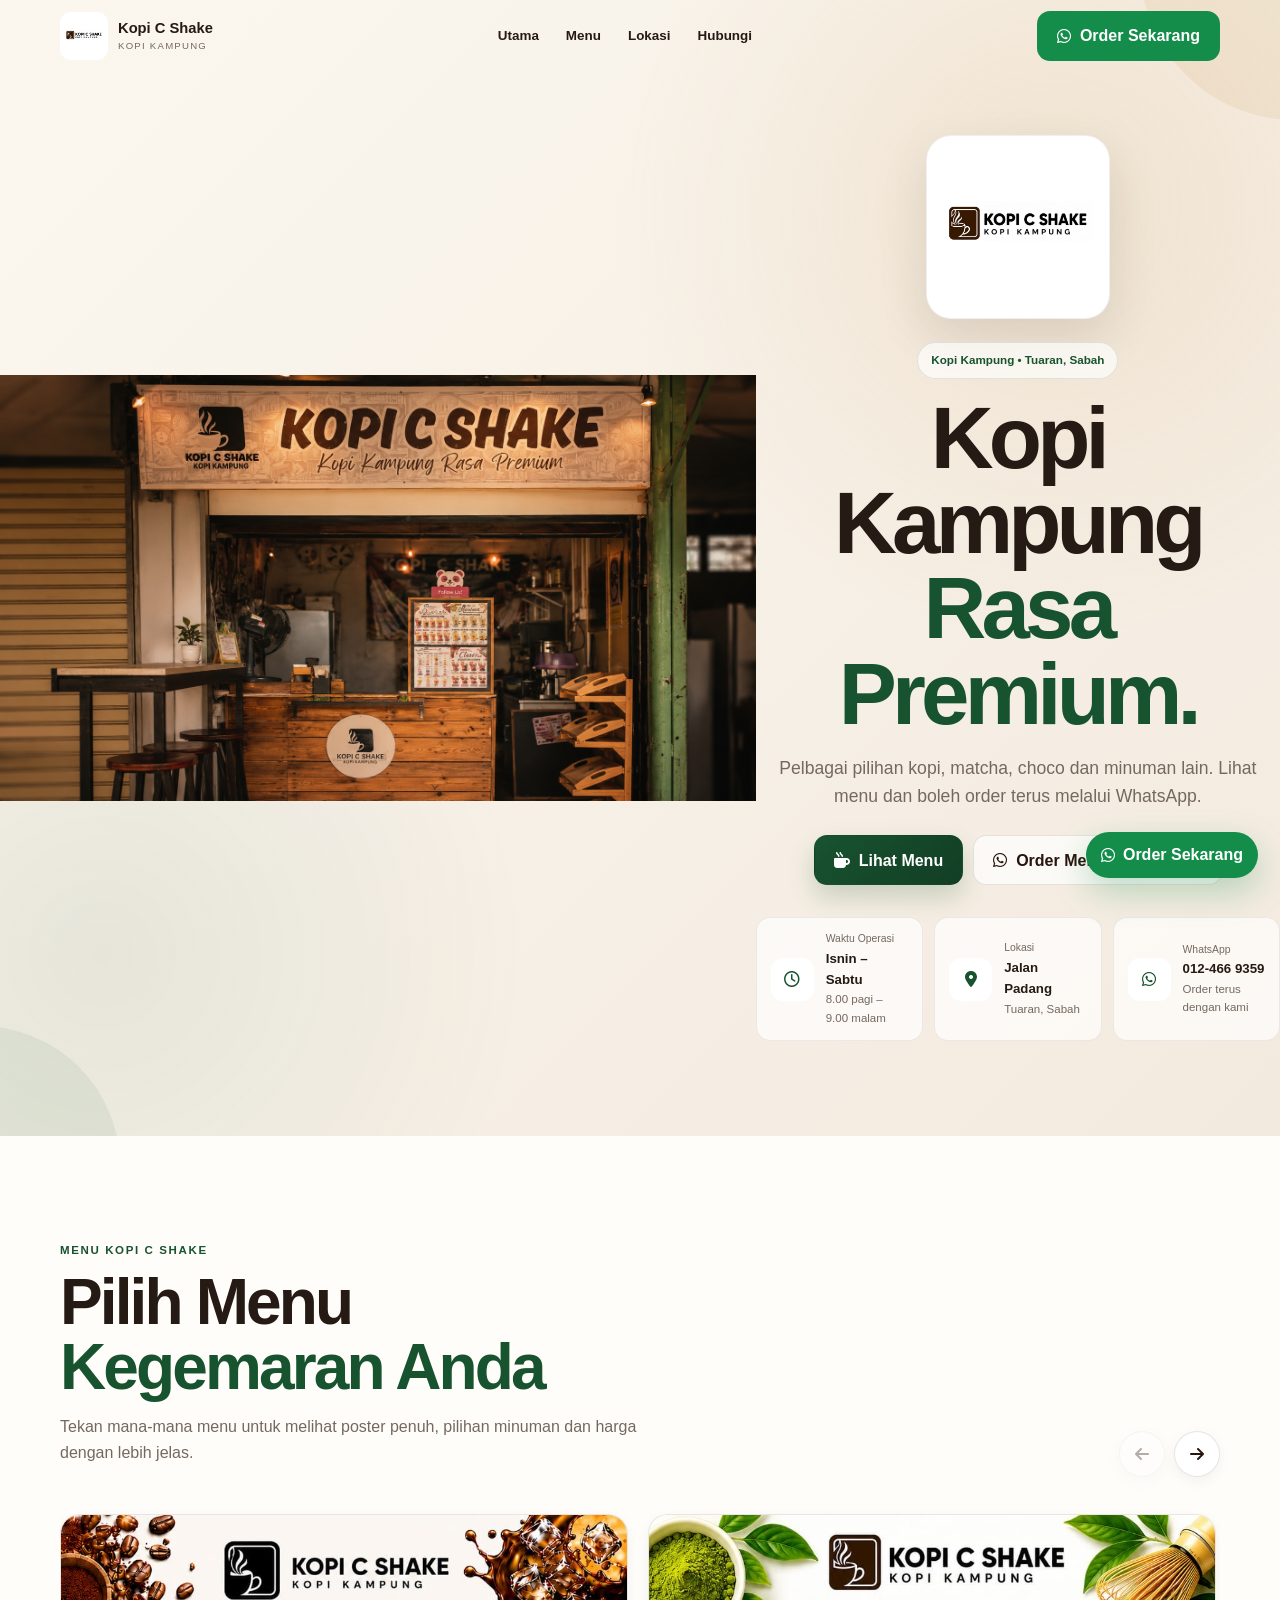
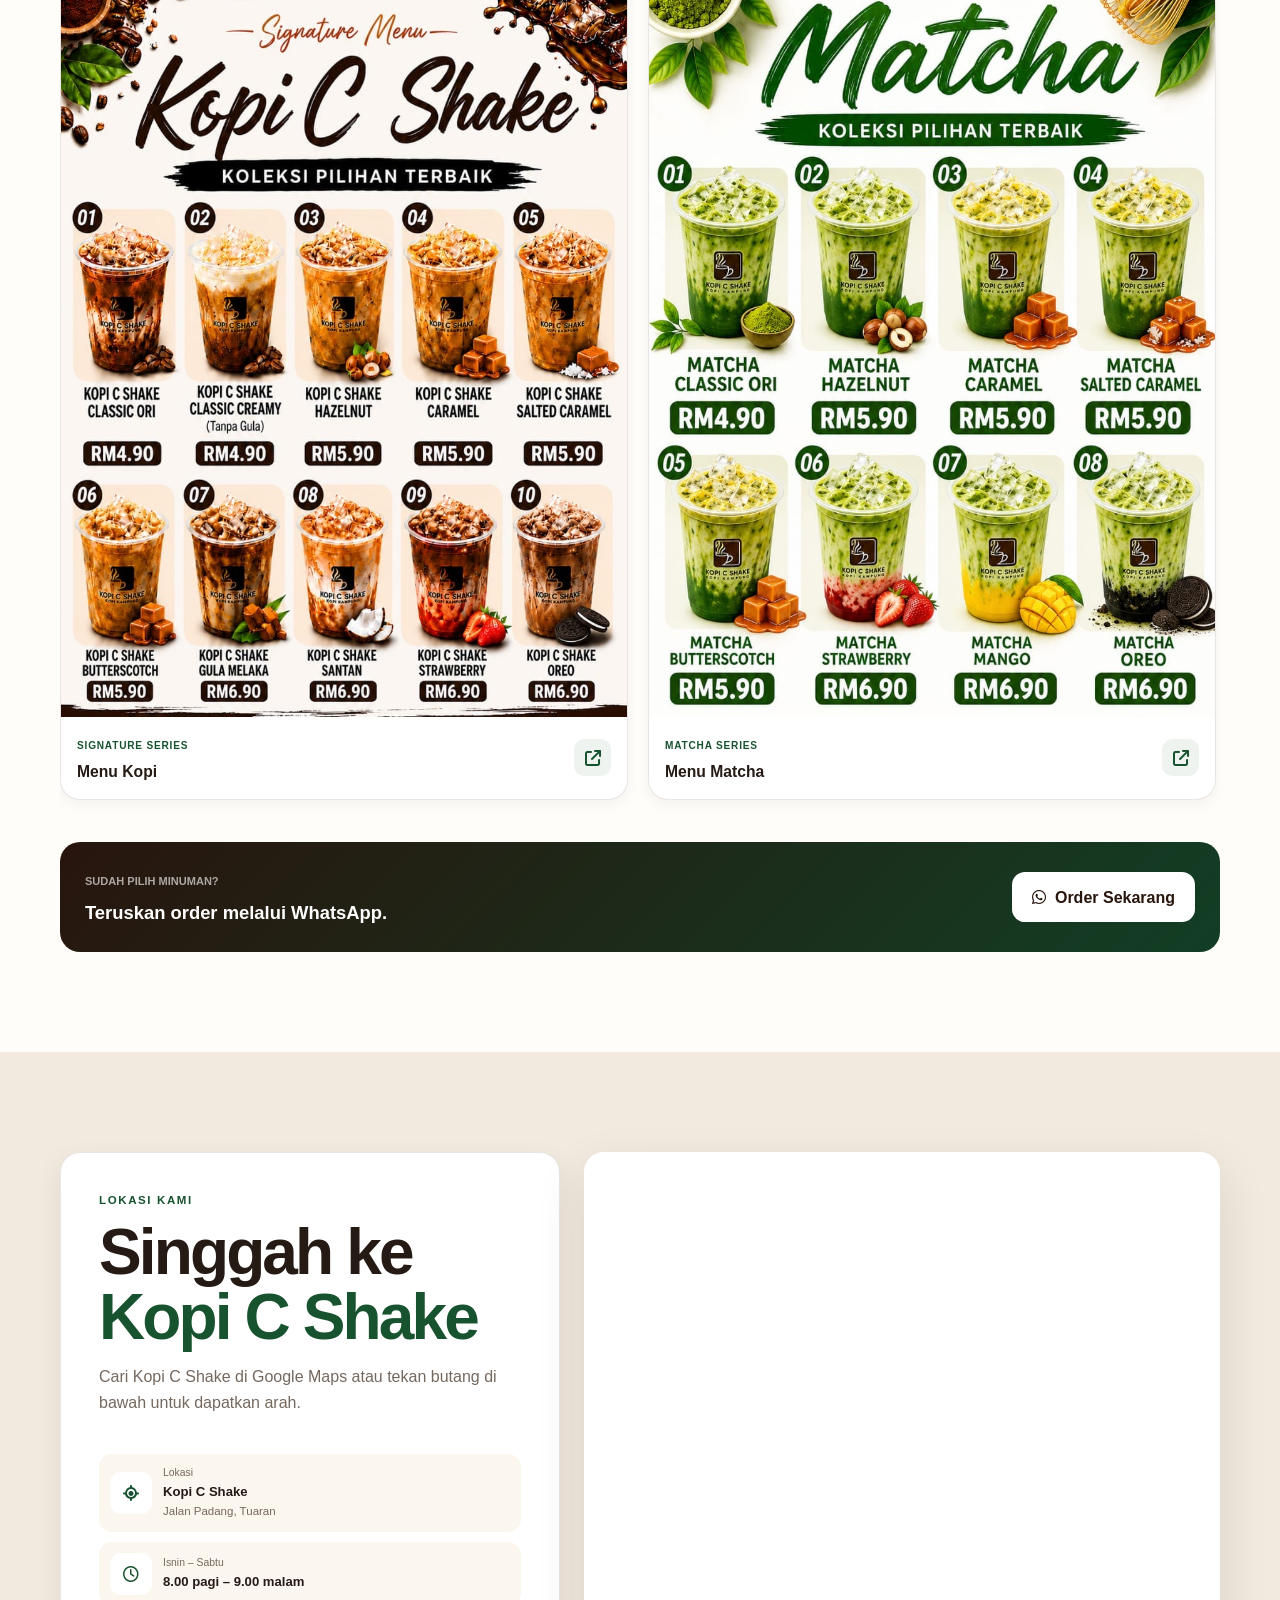
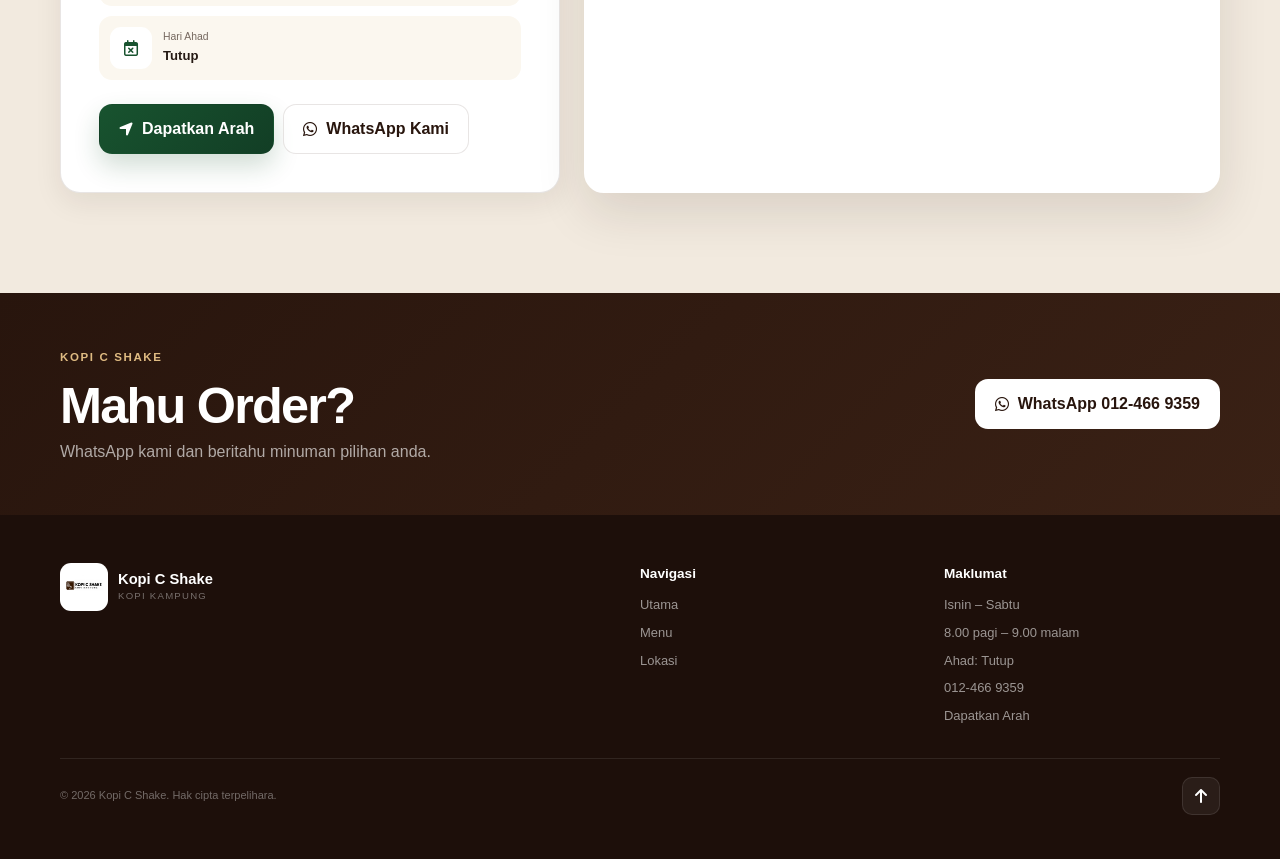
==== commit 6fecbbce: "Add index.html for Kopi C Shake website This HTML file serves as the main structure for the Kopi C S" ====
--- a/index.html
+++ b/index.html
@@ -2,29 +2,21 @@
 <html lang="ms">
 <head>
   <meta charset="UTF-8">
-
-  <meta
-    name="viewport"
-    content="width=device-width, initial-scale=1.0, viewport-fit=cover"
-  >
-
+  <meta name="viewport" content="width=device-width, initial-scale=1.0, viewport-fit=cover">
   <title>Kopi C Shake | Kopi Kampung di Tuaran, Sabah</title>
 
   <meta
     name="description"
     content="Lihat menu Kopi C Shake di Tuaran, Sabah. Pilihan kopi, matcha, choco dan minuman sejuk. Order terus melalui WhatsApp."
   >
-
   <meta name="theme-color" content="#24140d">
 
   <meta property="og:type" content="website">
   <meta property="og:title" content="Kopi C Shake | Kopi Kampung">
-
   <meta
     property="og:description"
     content="Kopi Kampung Rasa Premium. Lihat menu Kopi C Shake dan order terus melalui WhatsApp."
   >
-
   <meta property="og:image" content="images/logo.jpg">
 
   <link rel="icon" href="images/logo.jpg">
@@ -71,31 +63,23 @@
 
 <body>
 
-  <a class="skip-link" href="#utama">
-    Terus ke kandungan
-  </a>
-
+  <a class="skip-link" href="#utama">Terus ke kandungan</a>
 
   <!-- HEADER -->
   <header class="header" id="header">
-
     <div class="container header-inner">
 
       <a href="#utama" class="brand">
-
         <img
           src="images/logo.jpg"
           alt="Logo Kopi C Shake"
           class="brand-logo"
         >
-
         <div class="brand-text">
           <strong>Kopi C Shake</strong>
           <span>Kopi Kampung</span>
         </div>
-
       </a>
-
 
       <nav class="desktop-nav" aria-label="Navigasi utama">
         <a href="#utama">Utama</a>
@@ -104,9 +88,7 @@
         <a href="#hubungi">Hubungi</a>
       </nav>
 
-
       <div class="header-actions">
-
         <button
           type="button"
           class="btn btn-whatsapp desktop-order js-whatsapp"
@@ -114,7 +96,6 @@
           <i class="fa-brands fa-whatsapp"></i>
           Order Sekarang
         </button>
-
 
         <button
           type="button"
@@ -127,18 +108,11 @@
           <span></span>
           <span></span>
         </button>
-
       </div>
 
     </div>
 
-
-    <div
-      class="mobile-menu"
-      id="mobileMenu"
-      aria-hidden="true"
-    >
-
+    <div class="mobile-menu" id="mobileMenu" aria-hidden="true">
       <nav>
         <a href="#utama">Utama</a>
         <a href="#menu">Menu</a>
@@ -153,161 +127,128 @@
         <i class="fa-brands fa-whatsapp"></i>
         Order Melalui WhatsApp
       </button>
-
     </div>
-
   </header>
 
 
   <main>
-
 
     <!-- HERO -->
     <section class="hero" id="utama">
 
+      <div class="hero-bg-media" aria-hidden="true">
+        <img
+          src="images/hero-bg.jpg"
+          alt=""
+          loading="eager"
+        >
+      </div>
+
+      <div class="hero-overlay"></div>
+
       <div class="hero-orb hero-orb-one"></div>
       <div class="hero-orb hero-orb-two"></div>
 
-
       <div class="container hero-content reveal">
 
         <div class="hero-logo-wrap">
-
           <img
             src="images/logo.jpg"
             alt="Kopi C Shake Kopi Kampung"
             class="hero-logo"
           >
-
-        </div>
-
+        </div>
 
         <div class="eyebrow">
           Kopi Kampung • Tuaran, Sabah
         </div>
-
 
         <h1>
           Kopi Kampung
           <span>Rasa Premium.</span>
         </h1>
 
-
         <p class="hero-description">
           Pelbagai pilihan kopi, matcha, choco dan minuman lain.
           Lihat menu dan boleh order terus melalui WhatsApp.
         </p>
 
-
         <div class="hero-buttons">
-
-          <a
-            href="#menu"
-            class="btn btn-primary"
-          >
+          <a href="#menu" class="btn btn-primary">
             <i class="fa-solid fa-mug-hot"></i>
             Lihat Menu
           </a>
 
-
           <button
             type="button"
-            class="btn btn-outline js-whatsapp"
+            class="btn btn-outline hero-outline-btn js-whatsapp"
           >
             <i class="fa-brands fa-whatsapp"></i>
             Order Melalui WhatsApp
           </button>
-
-        </div>
-
+        </div>
 
         <div class="hero-info">
 
           <article class="hero-info-card">
-
             <span class="info-icon">
               <i class="fa-regular fa-clock"></i>
             </span>
-
             <div>
               <small>Waktu Operasi</small>
               <strong>Isnin – Sabtu</strong>
               <span>8.00 pagi – 9.00 malam</span>
             </div>
-
           </article>
 
-
           <article class="hero-info-card">
-
             <span class="info-icon">
               <i class="fa-solid fa-location-dot"></i>
             </span>
-
             <div>
               <small>Lokasi</small>
               <strong>Jalan Padang</strong>
               <span>Tuaran, Sabah</span>
             </div>
-
           </article>
 
-
           <article class="hero-info-card">
-
             <span class="info-icon">
               <i class="fa-brands fa-whatsapp"></i>
             </span>
-
             <div>
               <small>WhatsApp</small>
               <strong>012-466 9359</strong>
               <span>Order terus dengan kami</span>
             </div>
-
           </article>
 
         </div>
-
-      </div>
-
+      </div>
     </section>
 
 
     <!-- MENU -->
     <section class="section menu-section" id="menu">
-
       <div class="container">
 
         <div class="menu-heading-row reveal">
 
           <div class="section-heading">
-
-            <span class="section-label">
-              Menu Kopi C Shake
-            </span>
+            <span class="section-label">Menu Kopi C Shake</span>
 
             <h2>
               <span class="heading-line">Pilih Menu</span>
-              <span class="heading-line heading-accent">
-                Kegemaran Anda
-              </span>
+              <span class="heading-line heading-accent">Kegemaran Anda</span>
             </h2>
 
             <p>
               Tekan mana-mana menu untuk melihat poster penuh,
               pilihan minuman dan harga dengan lebih jelas.
             </p>
-
-          </div>
-
-
-          <!-- DESKTOP SLIDER CONTROLS -->
-          <div
-            class="slider-controls"
-            aria-label="Kawalan slider menu"
-          >
-
+          </div>
+
+          <div class="slider-controls" aria-label="Kawalan slider menu">
             <button
               type="button"
               class="slider-arrow"
@@ -325,15 +266,11 @@
             >
               <i class="fa-solid fa-arrow-right"></i>
             </button>
-
-          </div>
-
-        </div>
-
-
-        <!-- HORIZONTAL MENU SLIDER -->
+          </div>
+
+        </div>
+
         <div class="menu-slider-wrapper">
-
           <div
             class="menu-slider"
             id="menuSlider"
@@ -341,7 +278,6 @@
             aria-label="Slider menu Kopi C Shake"
           >
 
-
             <!-- 1. KOPI -->
             <button
               type="button"
@@ -349,43 +285,30 @@
               data-lightbox="images/menu-kopi.jpg"
               data-title="Menu Kopi"
             >
-
               <div class="menu-image-wrap">
-
                 <img
                   src="images/menu-kopi.jpg"
                   alt="Menu Kopi C Shake"
                   loading="eager"
                 >
-
                 <div class="view-overlay">
-
                   <span class="overlay-icon">
                     <i class="fa-solid fa-expand"></i>
                   </span>
-
                   Lihat Menu
-
-                </div>
-
-              </div>
-
+                </div>
+              </div>
 
               <div class="menu-info">
-
                 <div>
                   <span>Signature Series</span>
                   <h3>Menu Kopi</h3>
                 </div>
-
                 <span class="menu-arrow">
                   <i class="fa-solid fa-arrow-up-right-from-square"></i>
                 </span>
-
-              </div>
-
+              </div>
             </button>
-
 
             <!-- 2. MATCHA -->
             <button
@@ -394,43 +317,30 @@
               data-lightbox="images/menu-matcha.jpg"
               data-title="Menu Matcha"
             >
-
               <div class="menu-image-wrap">
-
                 <img
                   src="images/menu-matcha.jpg"
                   alt="Menu Matcha Kopi C Shake"
                   loading="lazy"
                 >
-
                 <div class="view-overlay">
-
                   <span class="overlay-icon">
                     <i class="fa-solid fa-expand"></i>
                   </span>
-
                   Lihat Menu
-
-                </div>
-
-              </div>
-
+                </div>
+              </div>
 
               <div class="menu-info">
-
                 <div>
                   <span>Matcha Series</span>
                   <h3>Menu Matcha</h3>
                 </div>
-
                 <span class="menu-arrow">
                   <i class="fa-solid fa-arrow-up-right-from-square"></i>
                 </span>
-
-              </div>
-
+              </div>
             </button>
-
 
             <!-- 3. CHOCO -->
             <button
@@ -439,43 +349,30 @@
               data-lightbox="images/menu-choco.jpg"
               data-title="Menu Choco"
             >
-
               <div class="menu-image-wrap">
-
                 <img
                   src="images/menu-choco.jpg"
                   alt="Menu Choco Kopi C Shake"
                   loading="lazy"
                 >
-
                 <div class="view-overlay">
-
                   <span class="overlay-icon">
                     <i class="fa-solid fa-expand"></i>
                   </span>
-
                   Lihat Menu
-
-                </div>
-
-              </div>
-
+                </div>
+              </div>
 
               <div class="menu-info">
-
                 <div>
                   <span>Choco Series</span>
                   <h3>Menu Choco</h3>
                 </div>
-
                 <span class="menu-arrow">
                   <i class="fa-solid fa-arrow-up-right-from-square"></i>
                 </span>
-
-              </div>
-
+              </div>
             </button>
-
 
             <!-- 4. MINUMAN -->
             <button
@@ -484,69 +381,45 @@
               data-lightbox="images/menu-minuman.jpg"
               data-title="Milky, Mojito & Iced Tea"
             >
-
               <div class="menu-image-wrap">
-
                 <img
                   src="images/menu-minuman.jpg"
                   alt="Menu minuman Kopi C Shake"
                   loading="lazy"
                 >
-
                 <div class="view-overlay">
-
                   <span class="overlay-icon">
                     <i class="fa-solid fa-expand"></i>
                   </span>
-
                   Lihat Menu
-
-                </div>
-
-              </div>
-
+                </div>
+              </div>
 
               <div class="menu-info">
-
                 <div>
                   <span>Refreshing Series</span>
                   <h3>Milky, Mojito & Iced Tea</h3>
                 </div>
-
                 <span class="menu-arrow">
                   <i class="fa-solid fa-arrow-up-right-from-square"></i>
                 </span>
-
-              </div>
-
+              </div>
             </button>
 
           </div>
 
-
-          <!-- MOBILE SLIDE HINT -->
           <div class="slide-hint">
-
             <i class="fa-solid fa-hand-pointer"></i>
-
-            <span>
-              Slide untuk lihat menu lain
-            </span>
-
+            <span>Slide untuk lihat menu lain</span>
             <i class="fa-solid fa-arrow-right-long"></i>
-
-          </div>
-
-        </div>
-
+          </div>
+        </div>
 
         <div class="menu-order reveal">
-
           <div>
             <span>Sudah pilih minuman?</span>
             <h3>Teruskan order melalui WhatsApp.</h3>
           </div>
-
 
           <button
             type="button"
@@ -555,89 +428,65 @@
             <i class="fa-brands fa-whatsapp"></i>
             Order Sekarang
           </button>
-
-        </div>
-
-      </div>
-
+        </div>
+
+      </div>
     </section>
 
 
     <!-- LOCATION -->
     <section class="section location-section" id="lokasi">
-
       <div class="container location-grid">
 
-
         <div class="location-content reveal">
-
-          <span class="section-label">
-            Lokasi Kami
-          </span>
-
+          <span class="section-label">Lokasi Kami</span>
 
           <h2>
             Singgah ke
             <span>Kopi C Shake</span>
           </h2>
 
-
           <p>
             Cari Kopi C Shake di Google Maps atau tekan butang
             di bawah untuk dapatkan arah.
           </p>
 
-
           <div class="location-details">
 
-
             <div class="location-detail">
-
               <span class="location-icon">
                 <i class="fa-solid fa-location-crosshairs"></i>
               </span>
-
               <div>
                 <small>Lokasi</small>
                 <strong>Kopi C Shake</strong>
                 <span>Jalan Padang, Tuaran</span>
               </div>
-
             </div>
 
-
             <div class="location-detail">
-
               <span class="location-icon">
                 <i class="fa-regular fa-clock"></i>
               </span>
-
               <div>
                 <small>Isnin – Sabtu</small>
                 <strong>8.00 pagi – 9.00 malam</strong>
               </div>
-
             </div>
 
-
             <div class="location-detail closed-detail">
-
               <span class="location-icon">
                 <i class="fa-regular fa-calendar-xmark"></i>
               </span>
-
               <div>
                 <small>Hari Ahad</small>
                 <strong>Tutup</strong>
               </div>
-
             </div>
 
           </div>
 
-
           <div class="location-buttons">
-
             <a
               class="btn btn-primary"
               href="https://www.google.com/maps/dir/?api=1&destination=Kopi%20C%20Shake%20Jalan%20Padang%20Tuaran"
@@ -648,7 +497,6 @@
               Dapatkan Arah
             </a>
 
-
             <button
               type="button"
               class="btn btn-outline js-whatsapp"
@@ -656,49 +504,31 @@
               <i class="fa-brands fa-whatsapp"></i>
               WhatsApp Kami
             </button>
-
-          </div>
-
-        </div>
-
+          </div>
+        </div>
 
         <div class="map-container reveal">
-
           <iframe
             src="https://www.google.com/maps?q=Kopi%20C%20Shake%20Jalan%20Padang%20Tuaran&z=17&output=embed"
             title="Lokasi Kopi C Shake Jalan Padang Tuaran"
             loading="lazy"
             referrerpolicy="no-referrer-when-downgrade"
           ></iframe>
-
-        </div>
-
-      </div>
-
+        </div>
+
+      </div>
     </section>
 
 
     <!-- CONTACT -->
     <section class="contact-strip" id="hubungi">
-
       <div class="container contact-strip-inner reveal">
 
         <div>
-
-          <span class="contact-kicker">
-            Kopi C Shake
-          </span>
-
-          <h2>
-            Mahu Order?
-          </h2>
-
-          <p>
-            WhatsApp kami dan beritahu minuman pilihan anda.
-          </p>
-
-        </div>
-
+          <span class="contact-kicker">Kopi C Shake</span>
+          <h2>Mahu Order?</h2>
+          <p>WhatsApp kami dan beritahu minuman pilihan anda.</p>
+        </div>
 
         <button
           type="button"
@@ -709,7 +539,6 @@
         </button>
 
       </div>
-
     </section>
 
   </main>
@@ -717,52 +546,36 @@
 
   <!-- FOOTER -->
   <footer>
-
     <div class="container footer-grid">
 
-
       <div class="footer-brand">
-
         <a href="#utama" class="brand">
-
           <img
             src="images/logo.jpg"
             alt="Kopi C Shake"
             class="brand-logo"
           >
-
           <div class="brand-text">
             <strong>Kopi C Shake</strong>
             <span>Kopi Kampung</span>
           </div>
-
         </a>
-
-      </div>
-
+      </div>
 
       <div class="footer-column">
-
         <h3>Navigasi</h3>
-
         <a href="#utama">Utama</a>
         <a href="#menu">Menu</a>
         <a href="#lokasi">Lokasi</a>
-
-      </div>
-
+      </div>
 
       <div class="footer-column">
-
         <h3>Maklumat</h3>
-
         <span>Isnin – Sabtu</span>
         <span>8.00 pagi – 9.00 malam</span>
         <span>Ahad: Tutup</span>
 
-        <a href="tel:+60124669359">
-          012-466 9359
-        </a>
+        <a href="tel:+60124669359">012-466 9359</a>
 
         <a
           href="https://www.google.com/maps/dir/?api=1&destination=Kopi%20C%20Shake%20Jalan%20Padang%20Tuaran"
@@ -771,19 +584,15 @@
         >
           Dapatkan Arah
         </a>
-
       </div>
 
     </div>
 
-
     <div class="container footer-bottom">
-
       <p>
         © <span id="year"></span>
         Kopi C Shake. Hak cipta terpelihara.
       </p>
-
 
       <a
         href="#utama"
@@ -792,9 +601,7 @@
       >
         <i class="fa-solid fa-arrow-up"></i>
       </a>
-
     </div>
-
   </footer>
 
 
@@ -811,20 +618,16 @@
 
   <!-- MOBILE CTA -->
   <div class="mobile-whatsapp-bar">
-
     <button
       type="button"
       class="js-whatsapp"
     >
       <i class="fa-brands fa-whatsapp"></i>
-
       <div>
         <small>WhatsApp</small>
         <strong>Order Sekarang</strong>
       </div>
-
     </button>
-
   </div>
 
 
@@ -834,7 +637,6 @@
     id="lightbox"
     hidden
   >
-
     <div
       class="lightbox-dialog"
       role="dialog"
@@ -843,11 +645,7 @@
     >
 
       <div class="lightbox-header">
-
-        <h2 id="lightboxTitle">
-          Menu Kopi C Shake
-        </h2>
-
+        <h2 id="lightboxTitle">Menu Kopi C Shake</h2>
 
         <button
           type="button"
@@ -857,23 +655,17 @@
         >
           <i class="fa-solid fa-xmark"></i>
         </button>
-
-      </div>
-
+      </div>
 
       <div class="lightbox-image-container">
-
         <img
           id="lightboxImage"
           src="images/menu-kopi.jpg"
           alt="Menu Kopi C Shake"
         >
-
-      </div>
-
+      </div>
 
       <div class="lightbox-footer">
-
         <button
           type="button"
           class="btn btn-primary js-whatsapp"
@@ -881,15 +673,11 @@
           <i class="fa-brands fa-whatsapp"></i>
           Order Melalui WhatsApp
         </button>
-
       </div>
 
     </div>
-
   </div>
 
-
   <script src="script.js"></script>
-
 </body>
 </html>
--- a/style.css
+++ b/style.css
@@ -13,7 +13,6 @@
   --cream-50: #fffdf9;
   --cream-100: #fbf7ef;
   --cream-200: #f2eadf;
-  --cream-300: #e9ddcd;
 
   --white: #ffffff;
 
@@ -36,10 +35,6 @@
 
   --shadow-lg:
     0 35px 90px rgba(43, 25, 16, 0.17);
-
-  --radius-sm: 12px;
-  --radius-md: 18px;
-  --radius-lg: 26px;
 
   --transition:
     180ms cubic-bezier(.2, .8, .2, 1);
@@ -75,11 +70,12 @@
     var(--cream-100);
 
   font-family:
-    "Inter",
-    system-ui,
+    "Helvetica Neue",
+    Helvetica,
+    Arial,
     sans-serif;
 
-  line-height: 1.65;
+  line-height: 1.6;
 
   text-rendering: optimizeLegibility;
 }
@@ -92,9 +88,7 @@
 
 img {
   display: block;
-
   max-width: 100%;
-
   height: auto;
 }
 
@@ -132,11 +126,14 @@
 
 
 h1,
-h2 {
+h2,
+h3,
+strong {
   font-family:
-    "Playfair Display",
-    Georgia,
-    serif;
+    "Helvetica Neue",
+    Helvetica,
+    Arial,
+    sans-serif;
 }
 
 
@@ -168,7 +165,8 @@
 
   border-radius: 10px;
 
-  transform: translateY(-160%);
+  transform:
+    translateY(-160%);
 }
 
 
@@ -179,10 +177,9 @@
 
 :focus-visible {
   outline:
-    3px solid rgba(29, 104, 64, 0.3);
-
-  outline-offset:
-    3px;
+    3px solid rgba(29, 104, 64, .3);
+
+  outline-offset: 3px;
 }
 
 
@@ -209,11 +206,11 @@
 
   color: var(--green-700);
 
-  font-size: 0.72rem;
+  font-size: .72rem;
 
   font-weight: 700;
 
-  letter-spacing: 0.14em;
+  letter-spacing: .14em;
 
   text-transform: uppercase;
 }
@@ -222,7 +219,7 @@
 .section-heading {
   max-width: 690px;
 
-  margin-bottom: 30px;
+  margin-bottom: 0;
 }
 
 
@@ -233,13 +230,24 @@
   font-size:
     clamp(2.15rem, 8vw, 4rem);
 
-  line-height: 1.05;
-
-  letter-spacing: -0.035em;
-}
-
-
-.section-heading h2 span,
+  font-weight: 700;
+
+  line-height: 1.02;
+
+  letter-spacing: -.045em;
+}
+
+
+.heading-line {
+  display: block;
+}
+
+
+.heading-accent {
+  color: var(--green-700);
+}
+
+
 .location-content h2 span {
   color: var(--green-700);
 }
@@ -253,7 +261,7 @@
 }
 
 
-/* BUTTONS */
+/* BUTTON */
 
 .btn {
   min-height: 50px;
@@ -266,13 +274,13 @@
 
   gap: 9px;
 
-  padding: 13px 19px;
+  padding:
+    13px 19px;
 
   border:
     1px solid transparent;
 
-  border-radius:
-    13px;
+  border-radius: 13px;
 
   font-weight: 700;
 
@@ -281,13 +289,7 @@
   transition:
     transform var(--transition),
     background var(--transition),
-    box-shadow var(--transition),
-    border-color var(--transition);
-}
-
-
-.btn i {
-  font-size: 0.95em;
+    box-shadow var(--transition);
 }
 
 
@@ -297,7 +299,7 @@
 
 
 .btn:active {
-  transform: scale(0.97);
+  transform: scale(.97);
 }
 
 
@@ -312,13 +314,7 @@
     );
 
   box-shadow:
-    0 12px 26px rgba(24, 83, 47, 0.2);
-}
-
-
-.btn-primary:hover {
-  box-shadow:
-    0 16px 32px rgba(24, 83, 47, 0.26);
+    0 12px 26px rgba(24,83,47,.2);
 }
 
 
@@ -328,15 +324,7 @@
   background:
     rgba(255,255,255,.7);
 
-  border-color:
-    var(--border);
-}
-
-
-.btn-outline:hover {
-  background: white;
-
-  box-shadow: var(--shadow-xs);
+  border-color: var(--border);
 }
 
 
@@ -344,11 +332,6 @@
   color: white;
 
   background: var(--whatsapp);
-}
-
-
-.btn-whatsapp:hover {
-  background: var(--whatsapp-dark);
 }
 
 
@@ -362,11 +345,6 @@
   right: 0;
 
   z-index: 900;
-
-  transition:
-    background var(--transition),
-    box-shadow var(--transition),
-    border-color var(--transition);
 }
 
 
@@ -392,15 +370,14 @@
 
   align-items: center;
 
-  justify-content: space-between;
+  justify-content:
+    space-between;
 
   gap: 15px;
 }
 
 
 .brand {
-  min-width: 0;
-
   display: inline-flex;
 
   align-items: center;
@@ -413,24 +390,17 @@
   width: 48px;
   height: 48px;
 
-  flex: 0 0 auto;
-
   object-fit: contain;
 
   padding: 3px;
 
   background: white;
 
-  border:
-    1px solid rgba(45,25,15,.06);
-
   border-radius: 11px;
 }
 
 
 .brand-text {
-  min-width: 0;
-
   display: flex;
 
   flex-direction: column;
@@ -440,9 +410,7 @@
 
 
 .brand-text strong {
-  font-size: 0.92rem;
-
-  font-weight: 700;
+  font-size: .92rem;
 }
 
 
@@ -451,15 +419,16 @@
 
   color: var(--muted);
 
-  font-size: 0.6rem;
-
-  letter-spacing: 0.13em;
+  font-size: .6rem;
+
+  letter-spacing: .13em;
 
   text-transform: uppercase;
 }
 
 
-.desktop-nav {
+.desktop-nav,
+.desktop-order {
   display: none;
 }
 
@@ -470,11 +439,6 @@
   align-items: center;
 
   gap: 8px;
-}
-
-
-.desktop-order {
-  display: none;
 }
 
 
@@ -499,15 +463,6 @@
     1px solid var(--border);
 
   border-radius: 12px;
-
-  transition:
-    transform var(--transition),
-    background var(--transition);
-}
-
-
-.hamburger:active {
-  transform: scale(.95);
 }
 
 
@@ -515,15 +470,11 @@
   width: 20px;
   height: 2px;
 
-  display: block;
-
   background: currentColor;
 
   border-radius: 999px;
 
-  transition:
-    transform .25s ease,
-    opacity .25s ease;
+  transition: .25s ease;
 }
 
 
@@ -559,12 +510,10 @@
   padding: 13px;
 
   opacity: 0;
-
   visibility: hidden;
 
   transform:
-    translateY(-8px)
-    scale(.985);
+    translateY(-8px);
 
   background:
     rgba(255,255,255,.98);
@@ -576,16 +525,12 @@
 
   box-shadow: var(--shadow-lg);
 
-  transition:
-    opacity .22s ease,
-    visibility .22s ease,
-    transform .22s ease;
+  transition: .22s ease;
 }
 
 
 .mobile-menu.open {
   opacity: 1;
-
   visibility: visible;
 
   transform: none;
@@ -611,14 +556,6 @@
   border-radius: 10px;
 
   font-weight: 600;
-}
-
-
-.mobile-menu nav a:hover {
-  color: var(--green-700);
-
-  background:
-    rgba(24,83,47,.06);
 }
 
 
@@ -656,8 +593,8 @@
     ),
     linear-gradient(
       135deg,
-      #fbf7ef 0%,
-      #f3eadf 100%
+      #fbf7ef,
+      #f3eadf
     );
 }
 
@@ -676,15 +613,15 @@
 
 
 .hero-logo-wrap {
-  width: 146px;
-  height: 146px;
+  width: 166px;
+  height: 166px;
 
   display: grid;
 
   place-items: center;
 
   margin:
-    0 auto 22px;
+    0 auto 23px;
 
   padding: 9px;
 
@@ -693,7 +630,7 @@
   border:
     1px solid rgba(45,25,15,.07);
 
-  border-radius: 24px;
+  border-radius: 25px;
 
   box-shadow: var(--shadow-md);
 }
@@ -705,7 +642,7 @@
 
   object-fit: contain;
 
-  border-radius: 16px;
+  border-radius: 17px;
 }
 
 
@@ -727,11 +664,9 @@
 
   border-radius: 999px;
 
-  font-size: 0.73rem;
+  font-size: .73rem;
 
   font-weight: 700;
-
-  letter-spacing: 0.055em;
 }
 
 
@@ -741,9 +676,11 @@
   font-size:
     clamp(2.9rem, 11vw, 6rem);
 
-  line-height: 0.98;
-
-  letter-spacing: -0.045em;
+  font-weight: 700;
+
+  line-height: .98;
+
+  letter-spacing: -.055em;
 }
 
 
@@ -809,9 +746,6 @@
     1px solid rgba(45,25,15,.075);
 
   border-radius: 14px;
-
-  box-shadow:
-    0 5px 18px rgba(43,25,16,.035);
 }
 
 
@@ -828,9 +762,6 @@
   color: var(--green-700);
 
   background: white;
-
-  border:
-    1px solid rgba(24,83,47,.07);
 
   border-radius: 12px;
 }
@@ -851,15 +782,11 @@
 
 
 .hero-info-card strong {
-  margin-top: 1px;
-
   font-size: .83rem;
 }
 
 
 .hero-info-card div > span {
-  margin-top: 1px;
-
   color: var(--muted);
 
   font-size: .72rem;
@@ -870,8 +797,6 @@
   position: absolute;
 
   border-radius: 50%;
-
-  pointer-events: none;
 }
 
 
@@ -899,34 +824,148 @@
 }
 
 
-/* MENU */
+/* MENU SLIDER */
 
 .menu-section {
+  overflow: hidden;
+
   background: var(--cream-50);
 }
 
 
-.menu-gallery {
+.menu-heading-row {
+  display: flex;
+
+  align-items: flex-end;
+
+  justify-content: space-between;
+
+  gap: 25px;
+
+  margin-bottom: 30px;
+}
+
+
+.slider-controls {
+  display: none;
+
+  gap: 9px;
+
+  padding-bottom: 4px;
+}
+
+
+.slider-arrow {
+  width: 46px;
+  height: 46px;
+
   display: grid;
 
-  gap: 17px;
-}
-
-
-.menu-poster {
-  width: 100%;
+  place-items: center;
 
   padding: 0;
 
-  overflow: hidden;
-
-  color: inherit;
+  color: var(--coffee-900);
 
   background: white;
 
   border:
     1px solid var(--border);
 
+  border-radius: 50%;
+
+  box-shadow: var(--shadow-xs);
+
+  transition:
+    color var(--transition),
+    background var(--transition),
+    transform var(--transition),
+    opacity var(--transition);
+}
+
+
+.slider-arrow:hover:not(:disabled) {
+  color: white;
+
+  background: var(--green-700);
+
+  transform: translateY(-2px);
+}
+
+
+.slider-arrow:active:not(:disabled) {
+  transform: scale(.94);
+}
+
+
+.slider-arrow:disabled {
+  opacity: .35;
+
+  cursor: default;
+}
+
+
+.menu-slider-wrapper {
+  position: relative;
+
+  width: 100%;
+}
+
+
+.menu-slider {
+  display: flex;
+
+  gap: 15px;
+
+  margin:
+    0 -16px;
+
+  padding:
+    2px 16px 14px;
+
+  overflow-x: auto;
+
+  overscroll-behavior-inline: contain;
+
+  scroll-behavior: smooth;
+
+  scroll-snap-type:
+    x mandatory;
+
+  scrollbar-width: none;
+
+  -webkit-overflow-scrolling: touch;
+}
+
+
+.menu-slider::-webkit-scrollbar {
+  display: none;
+}
+
+
+.menu-poster {
+  width:
+    min(83vw, 350px);
+
+  min-width:
+    min(83vw, 350px);
+
+  flex:
+    0 0 auto;
+
+  padding: 0;
+
+  overflow: hidden;
+
+  scroll-snap-align: start;
+
+  color: inherit;
+
+  background: white;
+
+  border:
+    1px solid var(--border);
+
   border-radius: 20px;
 
   text-align: left;
@@ -935,23 +974,14 @@
 
   transition:
     transform var(--transition),
-    box-shadow var(--transition),
-    border-color var(--transition);
+    box-shadow var(--transition);
 }
 
 
 .menu-poster:hover {
   transform: translateY(-4px);
 
-  border-color:
-    rgba(24,83,47,.18);
-
   box-shadow: var(--shadow-md);
-}
-
-
-.menu-poster:active {
-  transform: scale(.99);
 }
 
 
@@ -960,8 +990,7 @@
 
   overflow: hidden;
 
-  background:
-    var(--cream-200);
+  background: var(--cream-200);
 }
 
 
@@ -997,8 +1026,6 @@
     rgba(32,17,10,.57);
 
   opacity: 0;
-
-  font-size: .86rem;
 
   font-weight: 700;
 
@@ -1023,9 +1050,6 @@
   background:
     rgba(255,255,255,.16);
 
-  border:
-    1px solid rgba(255,255,255,.2);
-
   border-radius: 10px;
 }
 
@@ -1083,18 +1107,48 @@
     rgba(24,83,47,.07);
 
   border-radius: 10px;
-
-  transition:
-    transform var(--transition),
-    background var(--transition);
-}
-
-
-.menu-poster:hover .menu-arrow {
-  transform: translate(2px, -2px);
-
-  background:
-    rgba(24,83,47,.1);
+}
+
+
+.slide-hint {
+  display: flex;
+
+  align-items: center;
+
+  justify-content: center;
+
+  gap: 8px;
+
+  margin-top: 4px;
+
+  color: var(--muted);
+
+  font-size: .72rem;
+}
+
+
+.slide-hint i:first-child {
+  color: var(--green-700);
+}
+
+
+.slide-hint i:last-child {
+  animation:
+    slideHint 1.7s ease-in-out infinite;
+}
+
+
+@keyframes slideHint {
+
+  0%,
+  100% {
+    transform: translateX(0);
+  }
+
+  50% {
+    transform: translateX(4px);
+  }
+
 }
 
 
@@ -1103,7 +1157,7 @@
 
   gap: 16px;
 
-  margin-top: 22px;
+  margin-top: 24px;
 
   padding: 21px;
 
@@ -1117,8 +1171,6 @@
     );
 
   border-radius: 20px;
-
-  box-shadow: var(--shadow-sm);
 }
 
 
@@ -1130,8 +1182,6 @@
 
   font-weight: 700;
 
-  letter-spacing: .08em;
-
   text-transform: uppercase;
 }
 
@@ -1156,8 +1206,7 @@
 /* LOCATION */
 
 .location-section {
-  background:
-    var(--cream-200);
+  background: var(--cream-200);
 }
 
 
@@ -1201,11 +1250,7 @@
 
   padding: 11px;
 
-  background:
-    var(--cream-100);
-
-  border:
-    1px solid rgba(45,25,15,.06);
+  background: var(--cream-100);
 
   border-radius: 13px;
 }
@@ -1224,9 +1269,6 @@
   color: var(--green-700);
 
   background: white;
-
-  border:
-    1px solid rgba(24,83,47,.07);
 
   border-radius: 11px;
 }
@@ -1247,23 +1289,14 @@
 
 
 .location-detail strong {
-  margin-top: 1px;
-
   font-size: .82rem;
 }
 
 
 .location-detail div > span {
-  margin-top: 1px;
-
   color: var(--muted);
 
   font-size: .72rem;
-}
-
-
-.closed-detail .location-icon {
-  color: var(--coffee-700);
 }
 
 
@@ -1297,8 +1330,6 @@
   height: 100%;
 
   min-height: 380px;
-
-  display: block;
 
   border: 0;
 }
@@ -1328,8 +1359,7 @@
 
 
 .contact-kicker {
-  color:
-    #dfbb82;
+  color: #dfbb82;
 }
 
 
@@ -1340,7 +1370,11 @@
   font-size:
     clamp(2rem, 7vw, 3.15rem);
 
+  font-weight: 700;
+
   line-height: 1.05;
+
+  letter-spacing: -.035em;
 }
 
 
@@ -1370,8 +1404,7 @@
   color:
     rgba(255,255,255,.67);
 
-  background:
-    var(--coffee-950);
+  background: var(--coffee-950);
 }
 
 
@@ -1390,19 +1423,6 @@
 .footer-brand .brand-text span {
   color:
     rgba(255,255,255,.4);
-}
-
-
-.footer-brand p {
-  max-width: 370px;
-
-  margin:
-    14px 0 0;
-
-  color:
-    rgba(255,255,255,.49);
-
-  font-size: .82rem;
 }
 
 
@@ -1483,18 +1503,6 @@
     1px solid rgba(255,255,255,.1);
 
   border-radius: 10px;
-
-  transition:
-    transform var(--transition),
-    background var(--transition);
-}
-
-
-.back-top:hover {
-  transform: translateY(-2px);
-
-  background:
-    rgba(255,255,255,.11);
 }
 
 
@@ -1554,14 +1562,6 @@
   border: 0;
 
   border-radius: 12px;
-
-  box-shadow:
-    0 8px 22px rgba(20,140,74,.2);
-}
-
-
-.mobile-whatsapp-bar i {
-  font-size: 1.1rem;
 }
 
 
@@ -1606,8 +1606,7 @@
   background:
     rgba(13,7,4,.9);
 
-  backdrop-filter:
-    blur(8px);
+  backdrop-filter: blur(8px);
 }
 
 
@@ -1629,24 +1628,6 @@
 
   box-shadow:
     0 35px 100px rgba(0,0,0,.42);
-
-  animation:
-    modalIn .2s ease;
-}
-
-
-@keyframes modalIn {
-  from {
-    opacity: 0;
-
-    transform: scale(.975);
-  }
-
-  to {
-    opacity: 1;
-
-    transform: none;
-  }
 }
 
 
@@ -1657,8 +1638,6 @@
 
   justify-content: space-between;
 
-  gap: 14px;
-
   padding:
     12px 14px;
 
@@ -1669,10 +1648,6 @@
 
 .lightbox-header h2 {
   margin: 0;
-
-  font-family:
-    "Inter",
-    sans-serif;
 
   font-size: .92rem;
 }
@@ -1695,21 +1670,6 @@
     1px solid var(--border);
 
   border-radius: 10px;
-
-  transition:
-    background var(--transition),
-    transform var(--transition);
-}
-
-
-.lightbox-close:hover {
-  background:
-    var(--cream-200);
-}
-
-
-.lightbox-close:active {
-  transform: scale(.95);
 }
 
 
@@ -1718,8 +1678,7 @@
 
   overflow: auto;
 
-  background:
-    #e9e2d8;
+  background: #e9e2d8;
 }
 
 
@@ -1731,8 +1690,6 @@
 .lightbox-footer {
   padding: 12px;
 
-  background: white;
-
   border-top:
     1px solid var(--border);
 }
@@ -1740,34 +1697,6 @@
 
 .lightbox-footer .btn {
   width: 100%;
-}
-
-
-/* IMAGE FALLBACK */
-
-.image-placeholder {
-  width: 100%;
-
-  min-height: 220px;
-
-  display: grid;
-
-  place-items: center;
-
-  padding: 20px;
-
-  color: var(--green-700);
-
-  background:
-    linear-gradient(
-      135deg,
-      #eee6da,
-      #faf7f1
-    );
-
-  text-align: center;
-
-  font-weight: 600;
 }
 
 
@@ -1802,8 +1731,7 @@
 
 
   .section {
-    padding:
-      86px 0;
+    padding: 86px 0;
   }
 
 
@@ -1822,11 +1750,9 @@
   }
 
 
-  .menu-gallery {
-    grid-template-columns:
-      repeat(2, minmax(0,1fr));
-
-    gap: 19px;
+  .menu-poster {
+    width: 410px;
+    min-width: 410px;
   }
 
 
@@ -1861,8 +1787,6 @@
 
     z-index: 800;
 
-    min-height: 48px;
-
     display: flex;
 
     align-items: center;
@@ -1884,24 +1808,7 @@
     box-shadow:
       0 13px 34px rgba(20,140,74,.28);
 
-    font-size: .84rem;
-
     font-weight: 700;
-
-    transition:
-      transform var(--transition),
-      background var(--transition),
-      box-shadow var(--transition);
-  }
-
-
-  .floating-whatsapp:hover {
-    transform: translateY(-3px);
-
-    background: var(--whatsapp-dark);
-
-    box-shadow:
-      0 17px 40px rgba(20,140,74,.34);
   }
 
 
@@ -1917,8 +1824,7 @@
 @media (min-width: 950px) {
 
   .section {
-    padding:
-      100px 0;
+    padding: 100px 0;
   }
 
 
@@ -1935,26 +1841,11 @@
     padding:
       9px 12px;
 
-    color:
-      #4e433c;
-
     border-radius: 9px;
 
     font-size: .84rem;
 
     font-weight: 600;
-
-    transition:
-      color var(--transition),
-      background var(--transition);
-  }
-
-
-  .desktop-nav a:hover {
-    color: var(--green-700);
-
-    background:
-      rgba(24,83,47,.05);
   }
 
 
@@ -1978,8 +1869,8 @@
 
 
   .hero-logo-wrap {
-    width: 162px;
-    height: 162px;
+    width: 184px;
+    height: 184px;
   }
 
 
@@ -1989,11 +1880,32 @@
   }
 
 
-  .menu-gallery {
-    grid-template-columns:
-      repeat(2, minmax(0,1fr));
-
-    gap: 22px;
+  .slider-controls {
+    display: flex;
+  }
+
+
+  .slide-hint {
+    display: none;
+  }
+
+
+  .menu-slider {
+    gap: 20px;
+
+    margin: 0;
+
+    padding:
+      3px 2px 18px;
+  }
+
+
+  .menu-poster {
+    width:
+      calc((100% - 20px) / 2);
+
+    min-width:
+      calc((100% - 20px) / 2);
   }
 
 
@@ -2027,18 +1939,6 @@
   .footer-grid {
     grid-template-columns:
       2fr 1fr 1fr;
-  }
-
-}
-
-
-/* LARGE DESKTOP */
-
-@media (min-width: 1280px) {
-
-  .container {
-    width:
-      min(calc(100% - 56px), 1160px);
   }
 
 }
@@ -2067,4 +1967,9 @@
     transform: none;
   }
 
-}
+
+  .slide-hint i:last-child {
+    animation: none;
+  }
+
+}
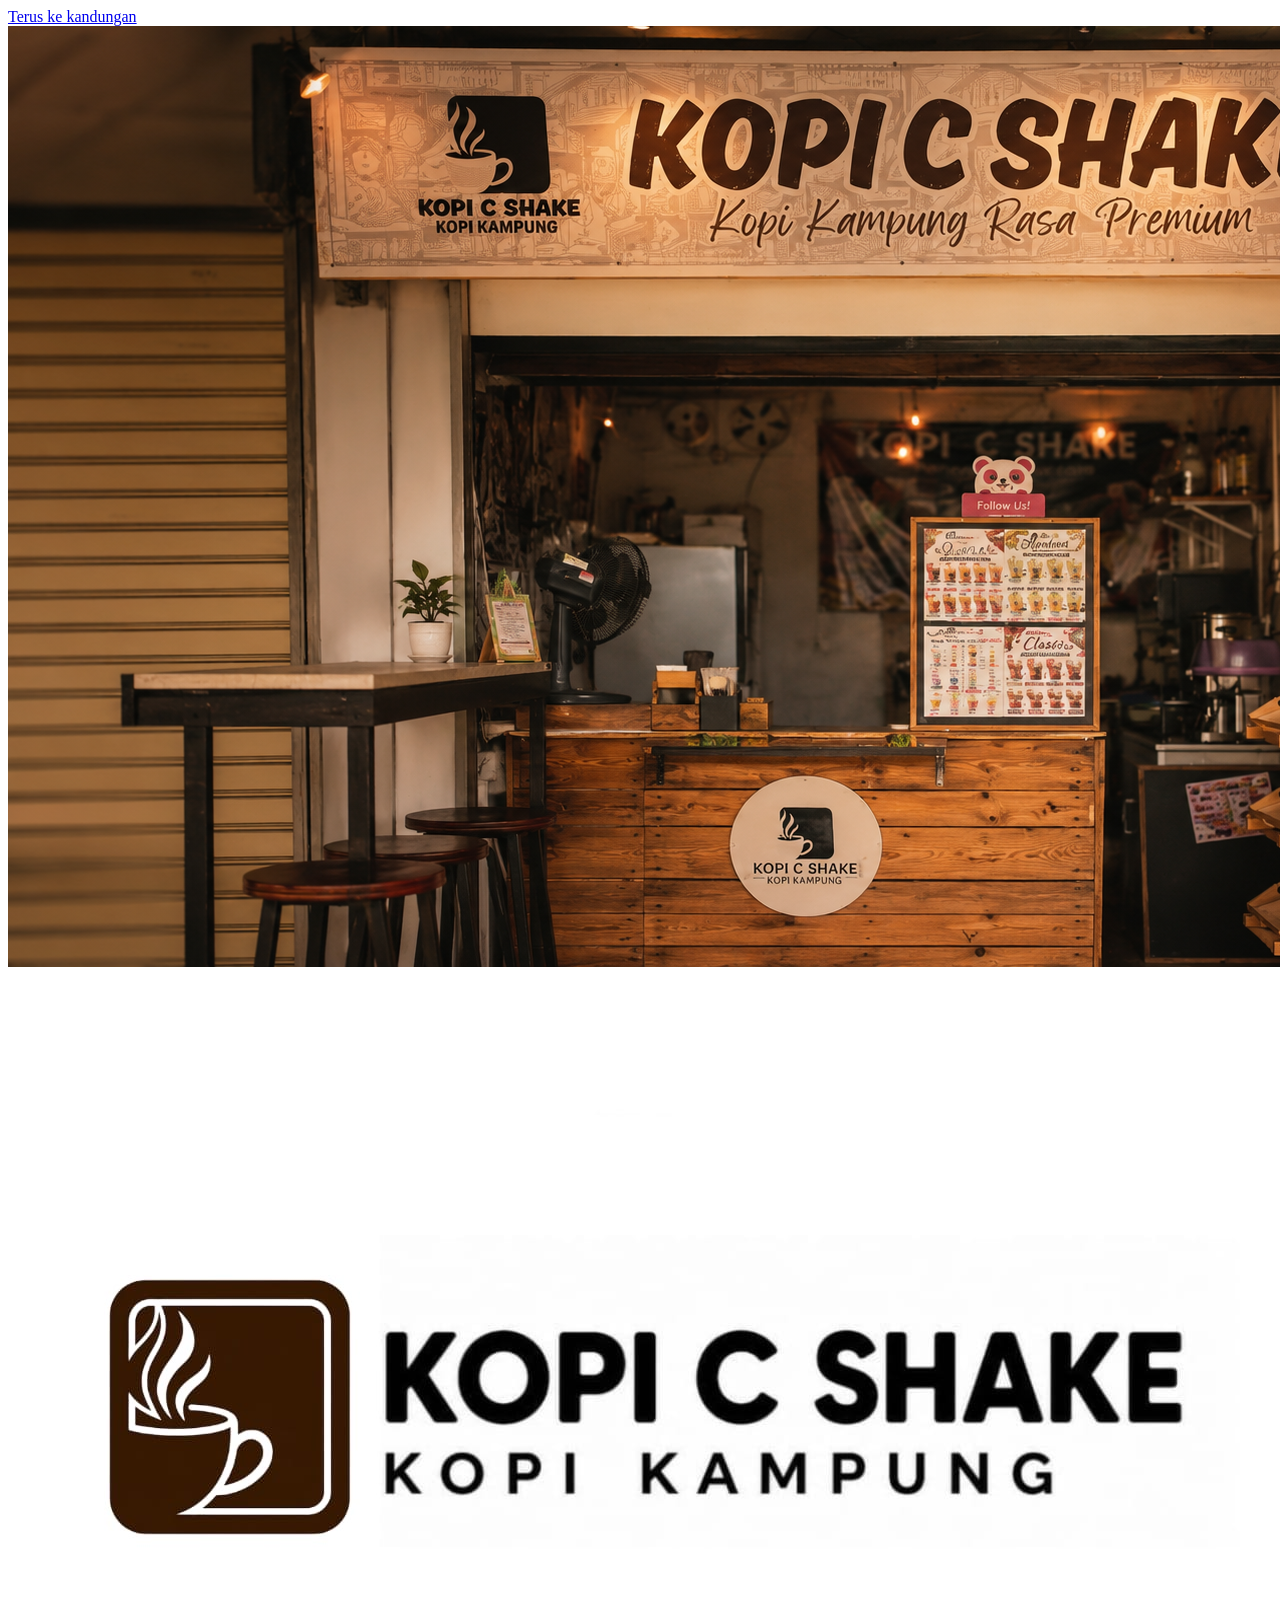
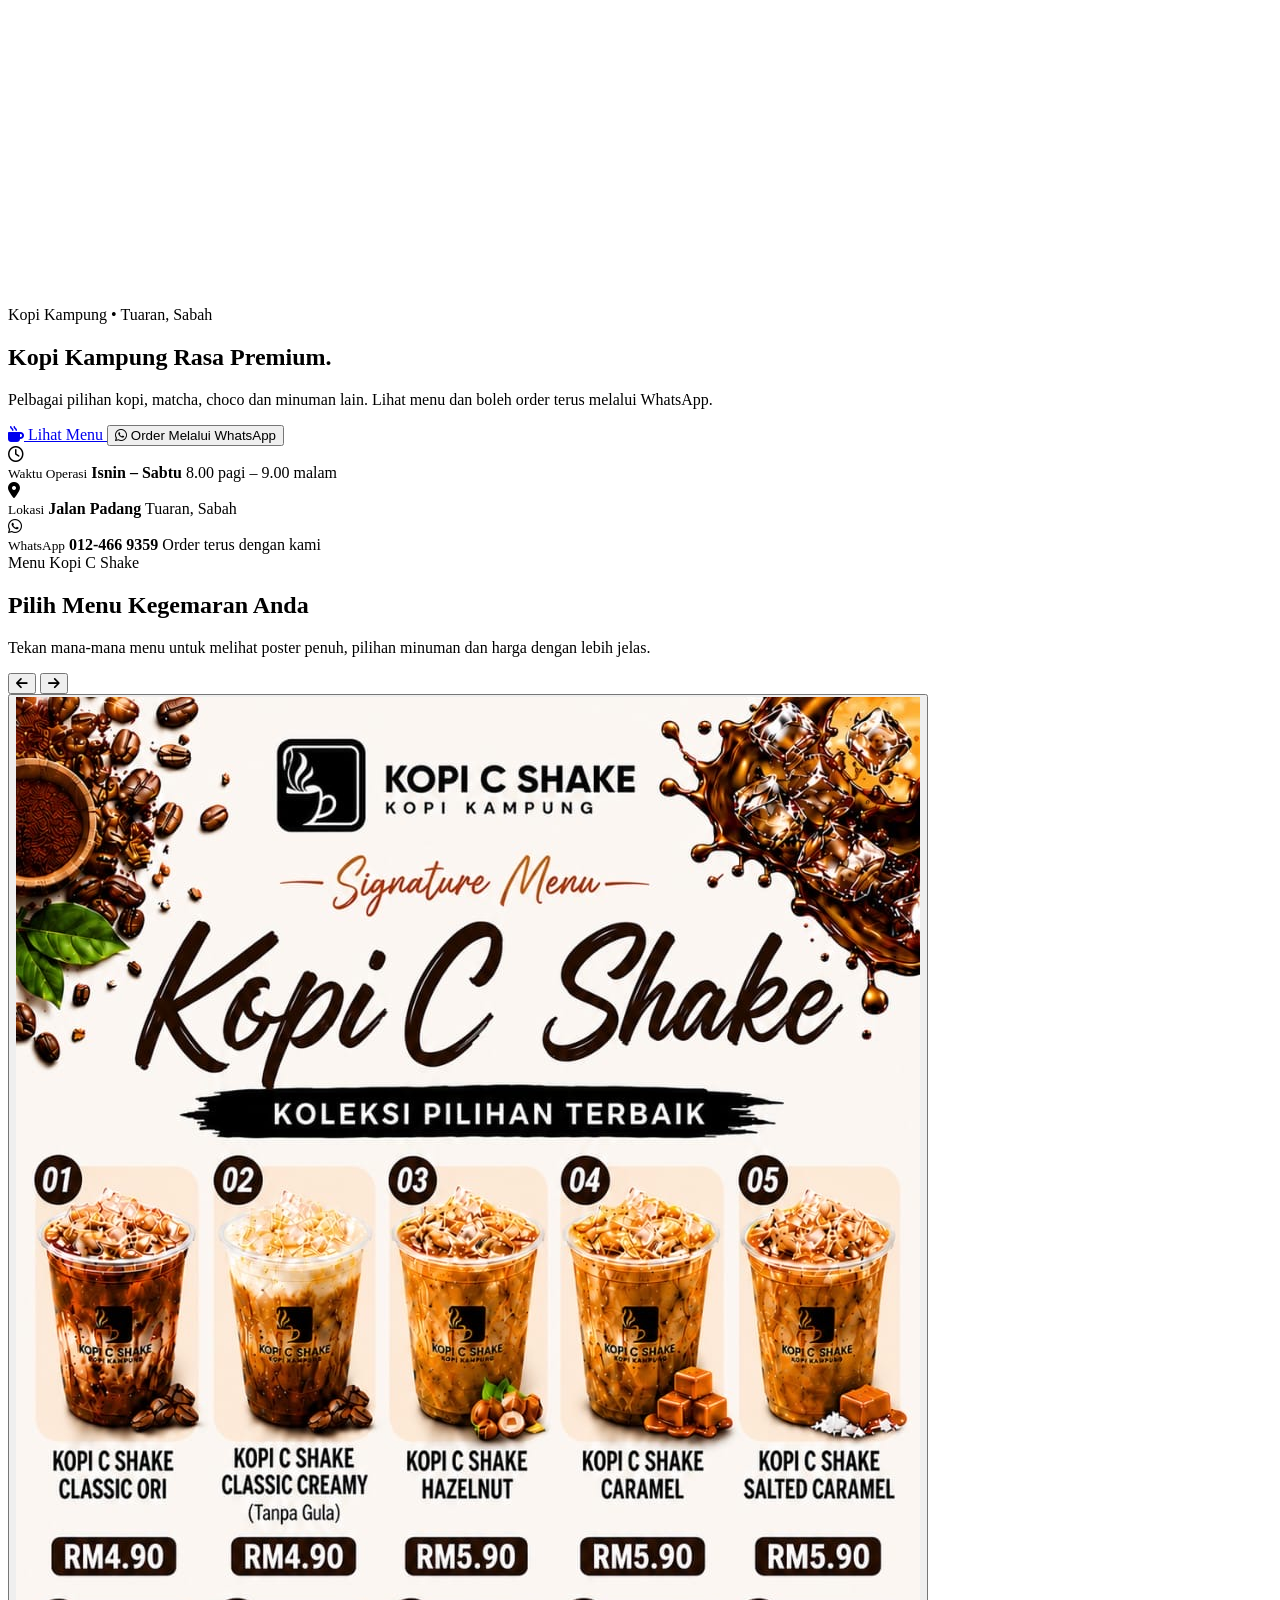
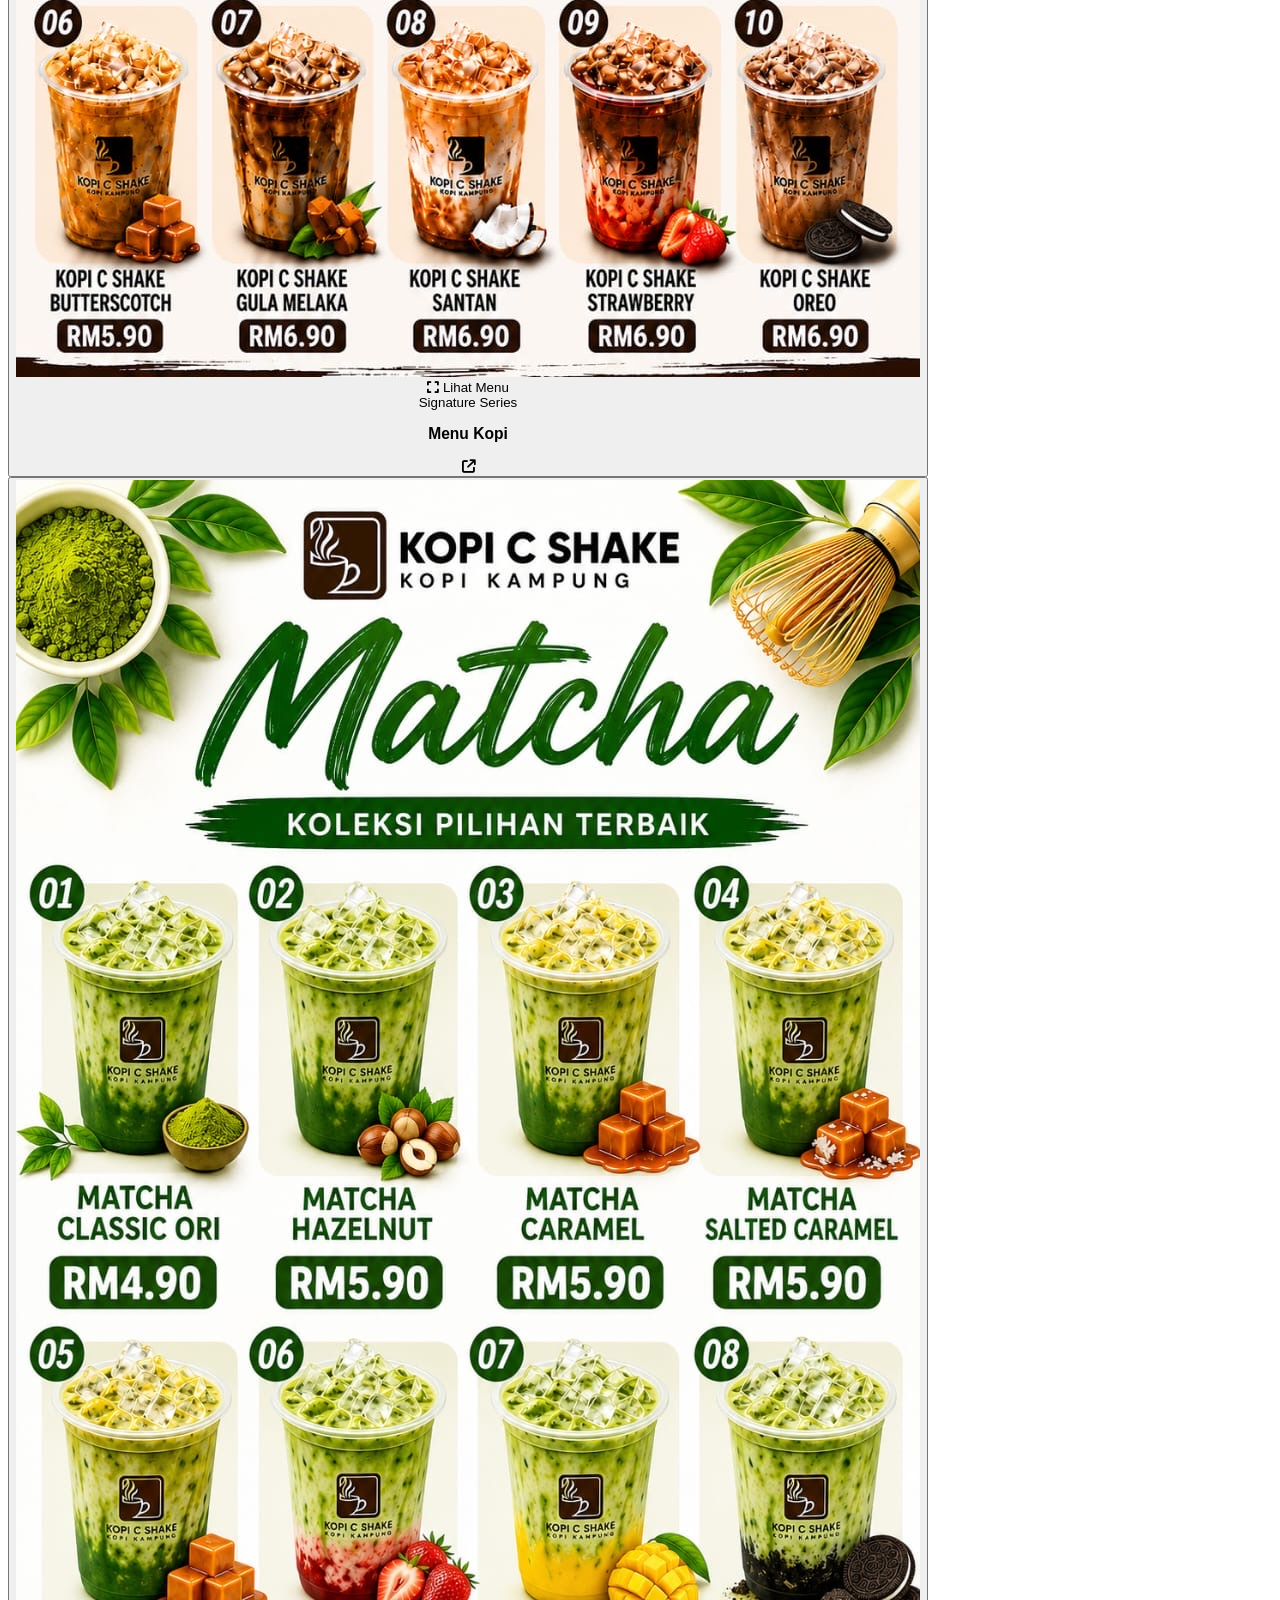
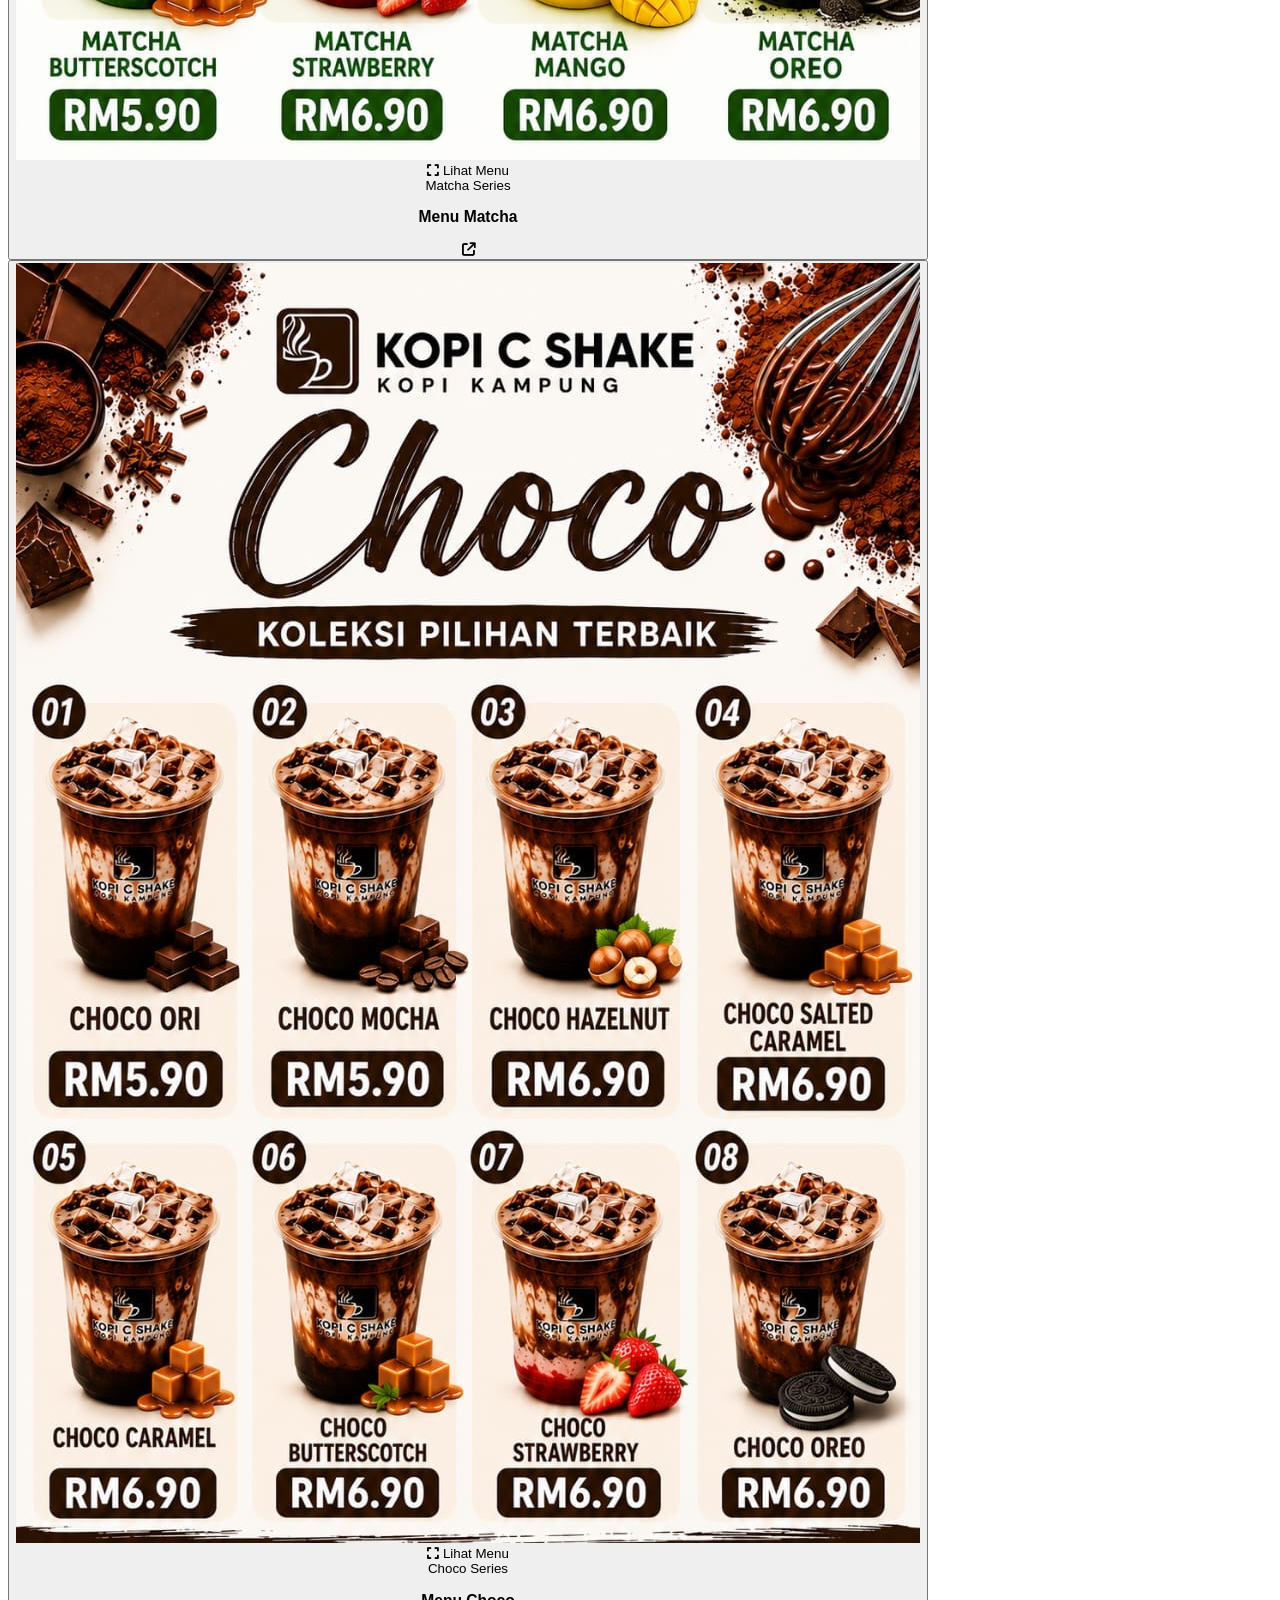
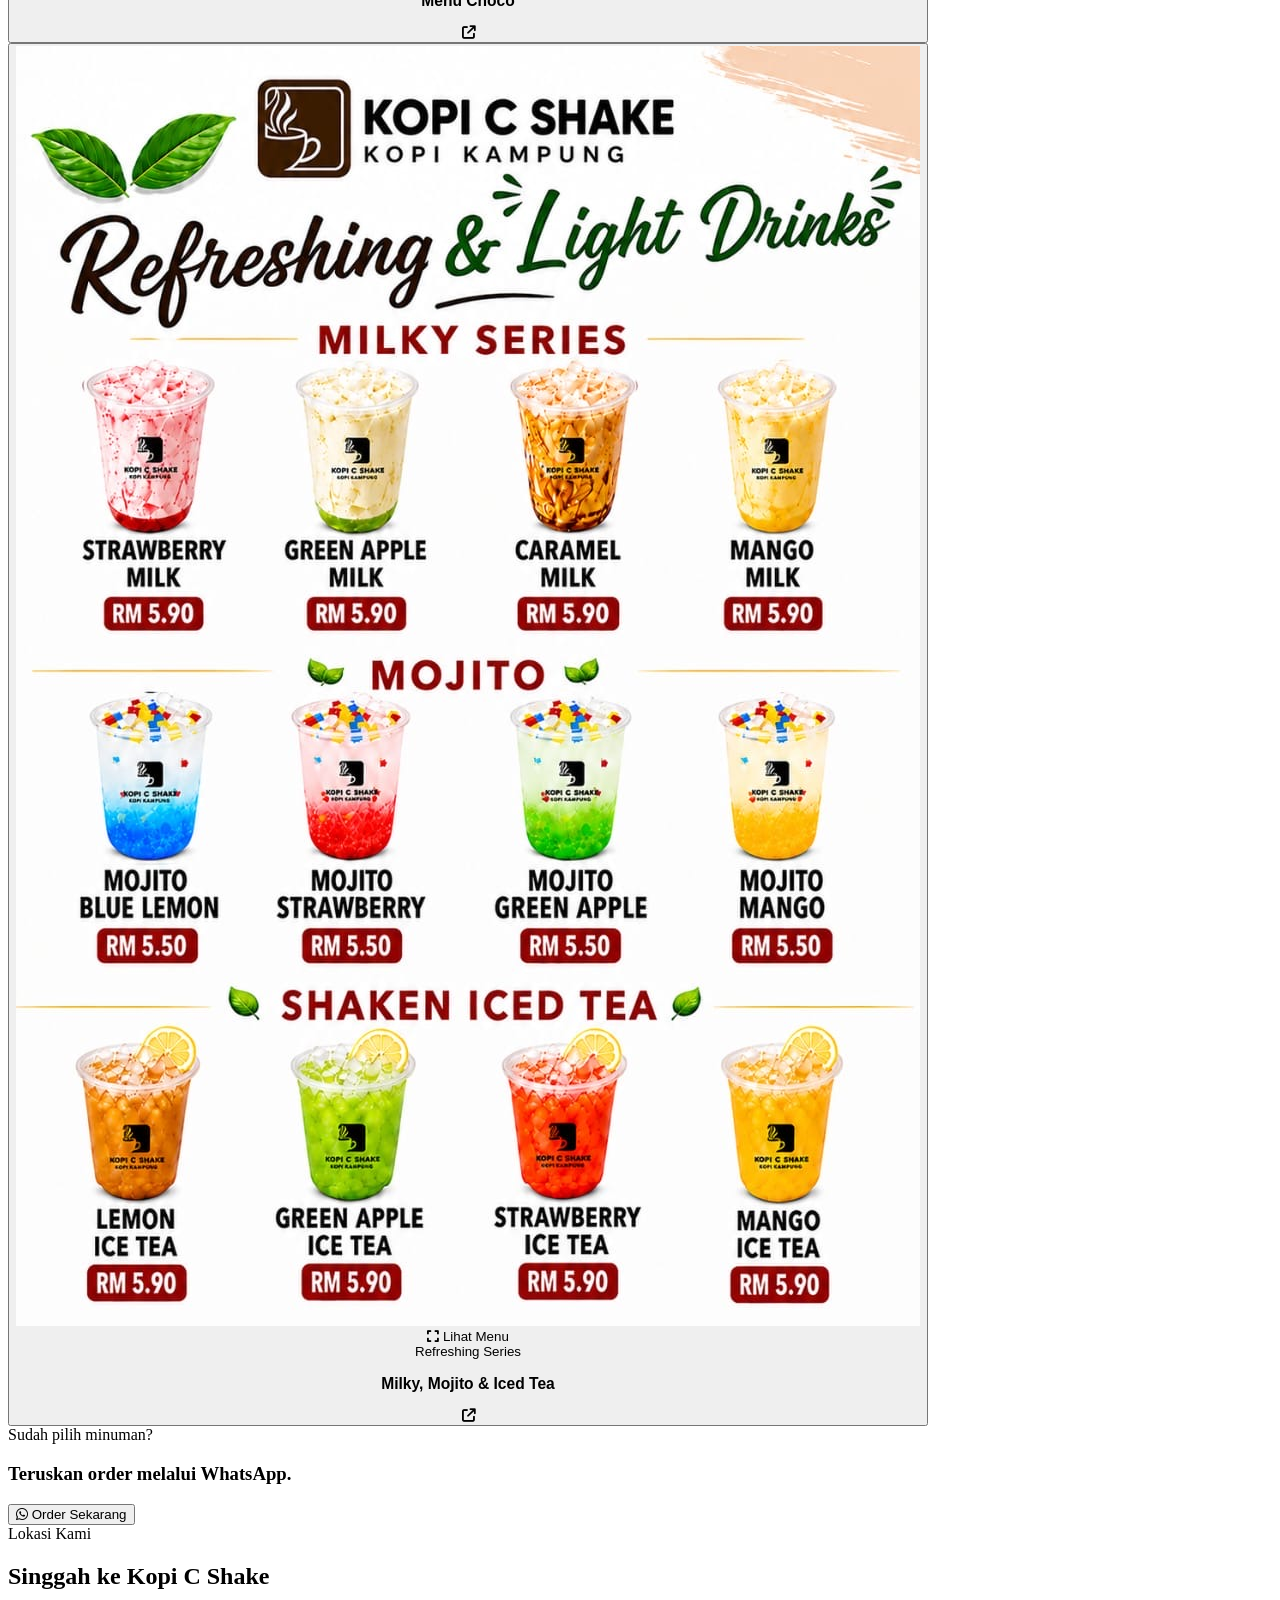
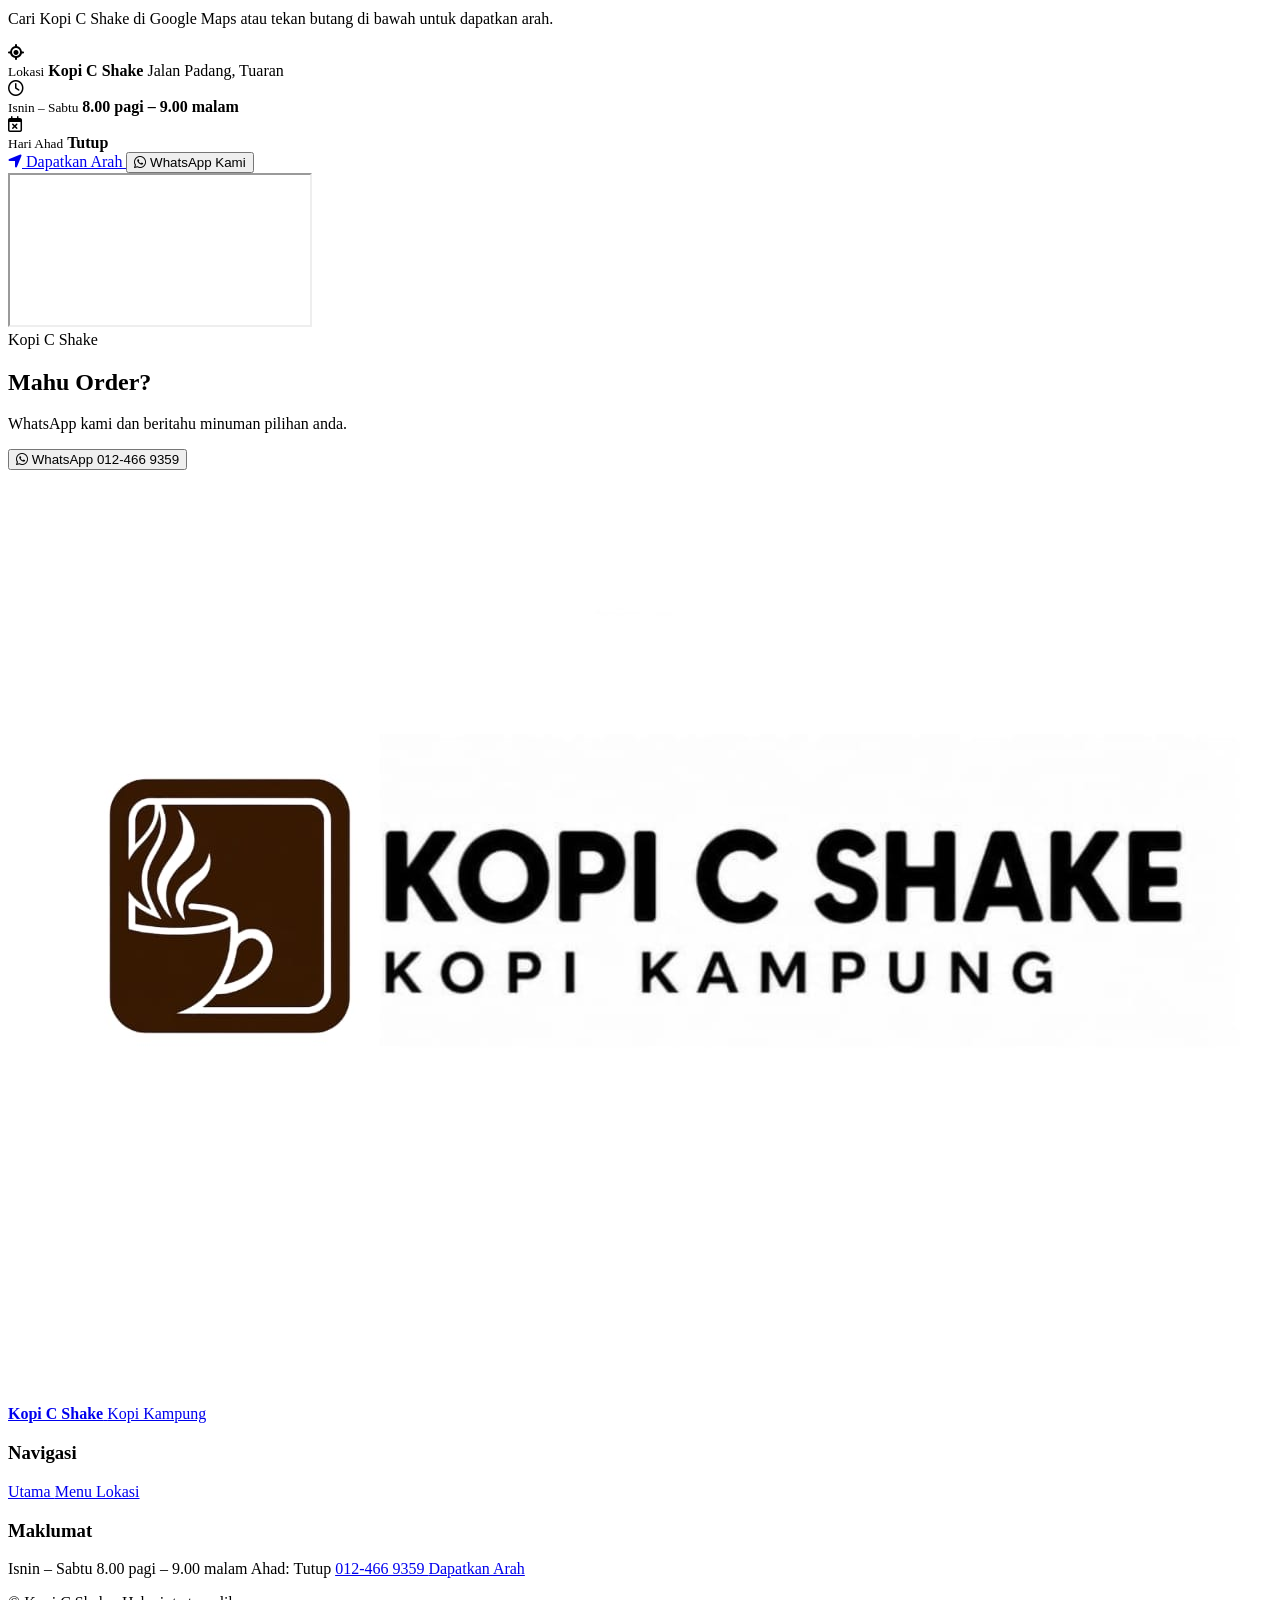
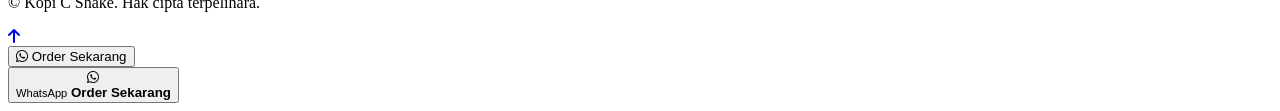
==== commit 5618eed9: "Add initial HTML structure for Kopi C Shake website" ====
--- a/index.html
+++ b/index.html
@@ -2,38 +2,55 @@
 <html lang="ms">
 <head>
   <meta charset="UTF-8">
-  <meta name="viewport" content="width=device-width, initial-scale=1.0, viewport-fit=cover">
+
+  <meta
+    name="viewport"
+    content="width=device-width, initial-scale=1.0, viewport-fit=cover"
+  >
+
   <title>Kopi C Shake | Kopi Kampung di Tuaran, Sabah</title>
 
   <meta
     name="description"
-    content="Lihat menu Kopi C Shake di Tuaran, Sabah. Pilihan kopi, matcha, choco dan minuman sejuk. Order terus melalui WhatsApp."
-  >
-  <meta name="theme-color" content="#24140d">
+    content="Lihat menu Kopi C Shake di Tuaran, Sabah. Pelbagai pilihan kopi, matcha, choco dan minuman lain. Order terus melalui WhatsApp."
+  >
+
+  <meta name="theme-color" content="#2b180f">
 
   <meta property="og:type" content="website">
   <meta property="og:title" content="Kopi C Shake | Kopi Kampung">
+
   <meta
     property="og:description"
     content="Kopi Kampung Rasa Premium. Lihat menu Kopi C Shake dan order terus melalui WhatsApp."
   >
-  <meta property="og:image" content="images/logo.jpg">
-
-  <link rel="icon" href="images/logo.jpg">
+
+  <meta
+    property="og:image"
+    content="images/hero-bg.jpg"
+  >
+
+  <link
+    rel="icon"
+    href="images/logo.jpg"
+  >
 
   <link
     rel="stylesheet"
     href="https://cdnjs.cloudflare.com/ajax/libs/font-awesome/6.5.2/css/all.min.css"
   >
 
-  <link rel="stylesheet" href="style.css">
+  <link
+    rel="stylesheet"
+    href="style.css"
+  >
 
   <script type="application/ld+json">
   {
     "@context": "https://schema.org",
     "@type": "CafeOrCoffeeShop",
     "name": "Kopi C Shake",
-    "description": "Kopi, matcha, choco dan minuman menyegarkan di Tuaran, Sabah.",
+    "description": "Pelbagai pilihan kopi, matcha, choco dan minuman lain di Tuaran, Sabah.",
     "telephone": "+60124669359",
     "address": {
       "@type": "PostalAddress",
@@ -63,121 +80,84 @@
 
 <body>
 
-  <a class="skip-link" href="#utama">Terus ke kandungan</a>
-
-  <!-- HEADER -->
-  <header class="header" id="header">
-    <div class="container header-inner">
-
-      <a href="#utama" class="brand">
-        <img
-          src="images/logo.jpg"
-          alt="Logo Kopi C Shake"
-          class="brand-logo"
-        >
-        <div class="brand-text">
-          <strong>Kopi C Shake</strong>
-          <span>Kopi Kampung</span>
-        </div>
-      </a>
-
-      <nav class="desktop-nav" aria-label="Navigasi utama">
-        <a href="#utama">Utama</a>
-        <a href="#menu">Menu</a>
-        <a href="#lokasi">Lokasi</a>
-        <a href="#hubungi">Hubungi</a>
-      </nav>
-
-      <div class="header-actions">
-        <button
-          type="button"
-          class="btn btn-whatsapp desktop-order js-whatsapp"
-        >
-          <i class="fa-brands fa-whatsapp"></i>
-          Order Sekarang
-        </button>
-
-        <button
-          type="button"
-          class="hamburger"
-          id="hamburger"
-          aria-label="Buka menu"
-          aria-expanded="false"
-        >
-          <span></span>
-          <span></span>
-          <span></span>
-        </button>
-      </div>
-
-    </div>
-
-    <div class="mobile-menu" id="mobileMenu" aria-hidden="true">
-      <nav>
-        <a href="#utama">Utama</a>
-        <a href="#menu">Menu</a>
-        <a href="#lokasi">Lokasi</a>
-        <a href="#hubungi">Hubungi</a>
-      </nav>
-
-      <button
-        type="button"
-        class="btn btn-whatsapp js-whatsapp"
+  <a
+    class="skip-link"
+    href="#utama"
+  >
+    Terus ke kandungan
+  </a>
+
+
+  <main>
+
+
+    <!-- HERO -->
+    <section
+      class="hero"
+      id="utama"
+    >
+
+      <div
+        class="hero-bg-media"
+        aria-hidden="true"
       >
-        <i class="fa-brands fa-whatsapp"></i>
-        Order Melalui WhatsApp
-      </button>
-    </div>
-  </header>
-
-
-  <main>
-
-    <!-- HERO -->
-    <section class="hero" id="utama">
-
-      <div class="hero-bg-media" aria-hidden="true">
+
         <img
           src="images/hero-bg.jpg"
           alt=""
           loading="eager"
         >
-      </div>
+
+      </div>
+
 
       <div class="hero-overlay"></div>
 
       <div class="hero-orb hero-orb-one"></div>
       <div class="hero-orb hero-orb-two"></div>
 
+
       <div class="container hero-content reveal">
 
+
         <div class="hero-logo-wrap">
+
           <img
             src="images/logo.jpg"
             alt="Kopi C Shake Kopi Kampung"
             class="hero-logo"
           >
-        </div>
+
+        </div>
+
 
         <div class="eyebrow">
           Kopi Kampung • Tuaran, Sabah
         </div>
+
 
         <h1>
           Kopi Kampung
           <span>Rasa Premium.</span>
         </h1>
 
+
         <p class="hero-description">
           Pelbagai pilihan kopi, matcha, choco dan minuman lain.
           Lihat menu dan boleh order terus melalui WhatsApp.
         </p>
 
+
         <div class="hero-buttons">
-          <a href="#menu" class="btn btn-primary">
+
+          <a
+            href="#menu"
+            class="btn btn-primary"
+          >
             <i class="fa-solid fa-mug-hot"></i>
             Lihat Menu
           </a>
+
 
           <button
             type="button"
@@ -186,69 +166,109 @@
             <i class="fa-brands fa-whatsapp"></i>
             Order Melalui WhatsApp
           </button>
-        </div>
+
+        </div>
+
 
         <div class="hero-info">
 
+
           <article class="hero-info-card">
+
             <span class="info-icon">
               <i class="fa-regular fa-clock"></i>
             </span>
+
             <div>
               <small>Waktu Operasi</small>
               <strong>Isnin – Sabtu</strong>
               <span>8.00 pagi – 9.00 malam</span>
             </div>
+
           </article>
 
+
           <article class="hero-info-card">
+
             <span class="info-icon">
               <i class="fa-solid fa-location-dot"></i>
             </span>
+
             <div>
               <small>Lokasi</small>
               <strong>Jalan Padang</strong>
               <span>Tuaran, Sabah</span>
             </div>
+
           </article>
 
+
           <article class="hero-info-card">
+
             <span class="info-icon">
               <i class="fa-brands fa-whatsapp"></i>
             </span>
+
             <div>
               <small>WhatsApp</small>
               <strong>012-466 9359</strong>
               <span>Order terus dengan kami</span>
             </div>
+
           </article>
 
-        </div>
-      </div>
+
+        </div>
+
+      </div>
+
     </section>
 
 
     <!-- MENU -->
-    <section class="section menu-section" id="menu">
+    <section
+      class="section menu-section"
+      id="menu"
+    >
+
       <div class="container">
 
+
         <div class="menu-heading-row reveal">
 
           <div class="section-heading">
-            <span class="section-label">Menu Kopi C Shake</span>
+
+            <span class="section-label">
+              Menu Kopi C Shake
+            </span>
+
 
             <h2>
-              <span class="heading-line">Pilih Menu</span>
-              <span class="heading-line heading-accent">Kegemaran Anda</span>
+
+              <span class="heading-line">
+                Pilih Menu
+              </span>
+
+              <span class="heading-line heading-accent">
+                Kegemaran Anda
+              </span>
+
             </h2>
+
 
             <p>
               Tekan mana-mana menu untuk melihat poster penuh,
               pilihan minuman dan harga dengan lebih jelas.
             </p>
+
           </div>
 
-          <div class="slider-controls" aria-label="Kawalan slider menu">
+
+          <div
+            class="slider-controls"
+            aria-label="Kawalan slider menu"
+          >
+
             <button
               type="button"
               class="slider-arrow"
@@ -258,6 +278,7 @@
               <i class="fa-solid fa-arrow-left"></i>
             </button>
 
+
             <button
               type="button"
               class="slider-arrow"
@@ -266,17 +287,21 @@
             >
               <i class="fa-solid fa-arrow-right"></i>
             </button>
+
           </div>
 
         </div>
 
+
         <div class="menu-slider-wrapper">
+
           <div
             class="menu-slider"
             id="menuSlider"
             tabindex="0"
             aria-label="Slider menu Kopi C Shake"
           >
+
 
             <!-- 1. KOPI -->
             <button
@@ -285,30 +310,43 @@
               data-lightbox="images/menu-kopi.jpg"
               data-title="Menu Kopi"
             >
+
               <div class="menu-image-wrap">
+
                 <img
                   src="images/menu-kopi.jpg"
                   alt="Menu Kopi C Shake"
                   loading="eager"
                 >
+
                 <div class="view-overlay">
+
                   <span class="overlay-icon">
                     <i class="fa-solid fa-expand"></i>
                   </span>
+
                   Lihat Menu
+
                 </div>
-              </div>
+
+              </div>
+
 
               <div class="menu-info">
+
                 <div>
                   <span>Signature Series</span>
                   <h3>Menu Kopi</h3>
                 </div>
+
                 <span class="menu-arrow">
                   <i class="fa-solid fa-arrow-up-right-from-square"></i>
                 </span>
-              </div>
+
+              </div>
+
             </button>
+
 
             <!-- 2. MATCHA -->
             <button
@@ -317,30 +355,43 @@
               data-lightbox="images/menu-matcha.jpg"
               data-title="Menu Matcha"
             >
+
               <div class="menu-image-wrap">
+
                 <img
                   src="images/menu-matcha.jpg"
                   alt="Menu Matcha Kopi C Shake"
                   loading="lazy"
                 >
+
                 <div class="view-overlay">
+
                   <span class="overlay-icon">
                     <i class="fa-solid fa-expand"></i>
                   </span>
+
                   Lihat Menu
+
                 </div>
-              </div>
+
+              </div>
+
 
               <div class="menu-info">
+
                 <div>
                   <span>Matcha Series</span>
                   <h3>Menu Matcha</h3>
                 </div>
+
                 <span class="menu-arrow">
                   <i class="fa-solid fa-arrow-up-right-from-square"></i>
                 </span>
-              </div>
+
+              </div>
+
             </button>
+
 
             <!-- 3. CHOCO -->
             <button
@@ -349,30 +400,43 @@
               data-lightbox="images/menu-choco.jpg"
               data-title="Menu Choco"
             >
+
               <div class="menu-image-wrap">
+
                 <img
                   src="images/menu-choco.jpg"
                   alt="Menu Choco Kopi C Shake"
                   loading="lazy"
                 >
+
                 <div class="view-overlay">
+
                   <span class="overlay-icon">
                     <i class="fa-solid fa-expand"></i>
                   </span>
+
                   Lihat Menu
+
                 </div>
-              </div>
+
+              </div>
+
 
               <div class="menu-info">
+
                 <div>
                   <span>Choco Series</span>
                   <h3>Menu Choco</h3>
                 </div>
+
                 <span class="menu-arrow">
                   <i class="fa-solid fa-arrow-up-right-from-square"></i>
                 </span>
-              </div>
+
+              </div>
+
             </button>
+
 
             <!-- 4. MINUMAN -->
             <button
@@ -381,45 +445,63 @@
               data-lightbox="images/menu-minuman.jpg"
               data-title="Milky, Mojito & Iced Tea"
             >
+
               <div class="menu-image-wrap">
+
                 <img
                   src="images/menu-minuman.jpg"
                   alt="Menu minuman Kopi C Shake"
                   loading="lazy"
                 >
+
                 <div class="view-overlay">
+
                   <span class="overlay-icon">
                     <i class="fa-solid fa-expand"></i>
                   </span>
+
                   Lihat Menu
+
                 </div>
-              </div>
+
+              </div>
+
 
               <div class="menu-info">
+
                 <div>
                   <span>Refreshing Series</span>
                   <h3>Milky, Mojito & Iced Tea</h3>
                 </div>
+
                 <span class="menu-arrow">
                   <i class="fa-solid fa-arrow-up-right-from-square"></i>
                 </span>
-              </div>
+
+              </div>
+
             </button>
 
+
           </div>
 
-          <div class="slide-hint">
-            <i class="fa-solid fa-hand-pointer"></i>
-            <span>Slide untuk lihat menu lain</span>
-            <i class="fa-solid fa-arrow-right-long"></i>
+        </div>
+
+
+        <div class="menu-order reveal">
+
+          <div>
+
+            <span>
+              Sudah pilih minuman?
+            </span>
+
+            <h3>
+              Teruskan order melalui WhatsApp.
+            </h3>
+
           </div>
-        </div>
-
-        <div class="menu-order reveal">
-          <div>
-            <span>Sudah pilih minuman?</span>
-            <h3>Teruskan order melalui WhatsApp.</h3>
-          </div>
+
 
           <button
             type="button"
@@ -428,65 +510,93 @@
             <i class="fa-brands fa-whatsapp"></i>
             Order Sekarang
           </button>
-        </div>
-
-      </div>
+
+        </div>
+
+      </div>
+
     </section>
 
 
     <!-- LOCATION -->
-    <section class="section location-section" id="lokasi">
+    <section
+      class="section location-section"
+      id="lokasi"
+    >
+
       <div class="container location-grid">
 
+
         <div class="location-content reveal">
-          <span class="section-label">Lokasi Kami</span>
+
+          <span class="section-label">
+            Lokasi Kami
+          </span>
+
 
           <h2>
             Singgah ke
             <span>Kopi C Shake</span>
           </h2>
 
+
           <p>
             Cari Kopi C Shake di Google Maps atau tekan butang
             di bawah untuk dapatkan arah.
           </p>
 
+
           <div class="location-details">
 
+
             <div class="location-detail">
+
               <span class="location-icon">
                 <i class="fa-solid fa-location-crosshairs"></i>
               </span>
+
               <div>
                 <small>Lokasi</small>
                 <strong>Kopi C Shake</strong>
                 <span>Jalan Padang, Tuaran</span>
               </div>
+
             </div>
 
+
             <div class="location-detail">
+
               <span class="location-icon">
                 <i class="fa-regular fa-clock"></i>
               </span>
+
               <div>
                 <small>Isnin – Sabtu</small>
                 <strong>8.00 pagi – 9.00 malam</strong>
               </div>
+
             </div>
 
+
             <div class="location-detail closed-detail">
+
               <span class="location-icon">
                 <i class="fa-regular fa-calendar-xmark"></i>
               </span>
+
               <div>
                 <small>Hari Ahad</small>
                 <strong>Tutup</strong>
               </div>
+
             </div>
 
+
           </div>
 
+
           <div class="location-buttons">
+
             <a
               class="btn btn-primary"
               href="https://www.google.com/maps/dir/?api=1&destination=Kopi%20C%20Shake%20Jalan%20Padang%20Tuaran"
@@ -497,6 +607,7 @@
               Dapatkan Arah
             </a>
 
+
             <button
               type="button"
               class="btn btn-outline js-whatsapp"
@@ -504,31 +615,53 @@
               <i class="fa-brands fa-whatsapp"></i>
               WhatsApp Kami
             </button>
+
           </div>
-        </div>
+
+        </div>
+
 
         <div class="map-container reveal">
+
           <iframe
             src="https://www.google.com/maps?q=Kopi%20C%20Shake%20Jalan%20Padang%20Tuaran&z=17&output=embed"
             title="Lokasi Kopi C Shake Jalan Padang Tuaran"
             loading="lazy"
             referrerpolicy="no-referrer-when-downgrade"
           ></iframe>
-        </div>
-
-      </div>
+
+        </div>
+
+
+      </div>
+
     </section>
 
 
     <!-- CONTACT -->
-    <section class="contact-strip" id="hubungi">
+    <section
+      class="contact-strip"
+      id="hubungi"
+    >
+
       <div class="container contact-strip-inner reveal">
 
         <div>
-          <span class="contact-kicker">Kopi C Shake</span>
-          <h2>Mahu Order?</h2>
-          <p>WhatsApp kami dan beritahu minuman pilihan anda.</p>
-        </div>
+
+          <span class="contact-kicker">
+            Kopi C Shake
+          </span>
+
+          <h2>
+            Mahu Order?
+          </h2>
+
+          <p>
+            WhatsApp kami dan beritahu minuman pilihan anda.
+          </p>
+
+        </div>
+
 
         <button
           type="button"
@@ -539,43 +672,80 @@
         </button>
 
       </div>
+
     </section>
+
 
   </main>
 
 
   <!-- FOOTER -->
   <footer>
+
     <div class="container footer-grid">
 
+
       <div class="footer-brand">
-        <a href="#utama" class="brand">
+
+        <a
+          href="#utama"
+          class="brand"
+        >
+
           <img
             src="images/logo.jpg"
             alt="Kopi C Shake"
             class="brand-logo"
           >
+
           <div class="brand-text">
             <strong>Kopi C Shake</strong>
             <span>Kopi Kampung</span>
           </div>
+
         </a>
-      </div>
+
+      </div>
+
 
       <div class="footer-column">
+
         <h3>Navigasi</h3>
-        <a href="#utama">Utama</a>
-        <a href="#menu">Menu</a>
-        <a href="#lokasi">Lokasi</a>
-      </div>
+
+        <a href="#utama">
+          Utama
+        </a>
+
+        <a href="#menu">
+          Menu
+        </a>
+
+        <a href="#lokasi">
+          Lokasi
+        </a>
+
+      </div>
+
 
       <div class="footer-column">
+
         <h3>Maklumat</h3>
-        <span>Isnin – Sabtu</span>
-        <span>8.00 pagi – 9.00 malam</span>
-        <span>Ahad: Tutup</span>
-
-        <a href="tel:+60124669359">012-466 9359</a>
+
+        <span>
+          Isnin – Sabtu
+        </span>
+
+        <span>
+          8.00 pagi – 9.00 malam
+        </span>
+
+        <span>
+          Ahad: Tutup
+        </span>
+
+        <a href="tel:+60124669359">
+          012-466 9359
+        </a>
 
         <a
           href="https://www.google.com/maps/dir/?api=1&destination=Kopi%20C%20Shake%20Jalan%20Padang%20Tuaran"
@@ -584,15 +754,19 @@
         >
           Dapatkan Arah
         </a>
+
       </div>
 
     </div>
 
+
     <div class="container footer-bottom">
+
       <p>
         © <span id="year"></span>
         Kopi C Shake. Hak cipta terpelihara.
       </p>
+
 
       <a
         href="#utama"
@@ -601,33 +775,45 @@
       >
         <i class="fa-solid fa-arrow-up"></i>
       </a>
+
     </div>
+
   </footer>
 
 
-  <!-- FLOATING WHATSAPP -->
+  <!-- FLOATING ORDER -->
   <button
     type="button"
     class="floating-whatsapp js-whatsapp"
     aria-label="Order melalui WhatsApp"
   >
+
     <i class="fa-brands fa-whatsapp"></i>
-    <span>Order Sekarang</span>
+
+    <span>
+      Order Sekarang
+    </span>
+
   </button>
 
 
   <!-- MOBILE CTA -->
   <div class="mobile-whatsapp-bar">
+
     <button
       type="button"
       class="js-whatsapp"
     >
+
       <i class="fa-brands fa-whatsapp"></i>
+
       <div>
         <small>WhatsApp</small>
         <strong>Order Sekarang</strong>
       </div>
+
     </button>
+
   </div>
 
 
@@ -637,6 +823,7 @@
     id="lightbox"
     hidden
   >
+
     <div
       class="lightbox-dialog"
       role="dialog"
@@ -644,8 +831,13 @@
       aria-labelledby="lightboxTitle"
     >
 
+
       <div class="lightbox-header">
-        <h2 id="lightboxTitle">Menu Kopi C Shake</h2>
+
+        <h2 id="lightboxTitle">
+          Menu Kopi C Shake
+        </h2>
+
 
         <button
           type="button"
@@ -653,19 +845,27 @@
           class="lightbox-close"
           aria-label="Tutup gambar"
         >
+
           <i class="fa-solid fa-xmark"></i>
+
         </button>
-      </div>
+
+      </div>
+
 
       <div class="lightbox-image-container">
+
         <img
           id="lightboxImage"
           src="images/menu-kopi.jpg"
           alt="Menu Kopi C Shake"
         >
-      </div>
+
+      </div>
+
 
       <div class="lightbox-footer">
+
         <button
           type="button"
           class="btn btn-primary js-whatsapp"
@@ -673,11 +873,16 @@
           <i class="fa-brands fa-whatsapp"></i>
           Order Melalui WhatsApp
         </button>
-      </div>
+
+      </div>
+
 
     </div>
+
   </div>
 
+
   <script src="script.js"></script>
+
 </body>
 </html>
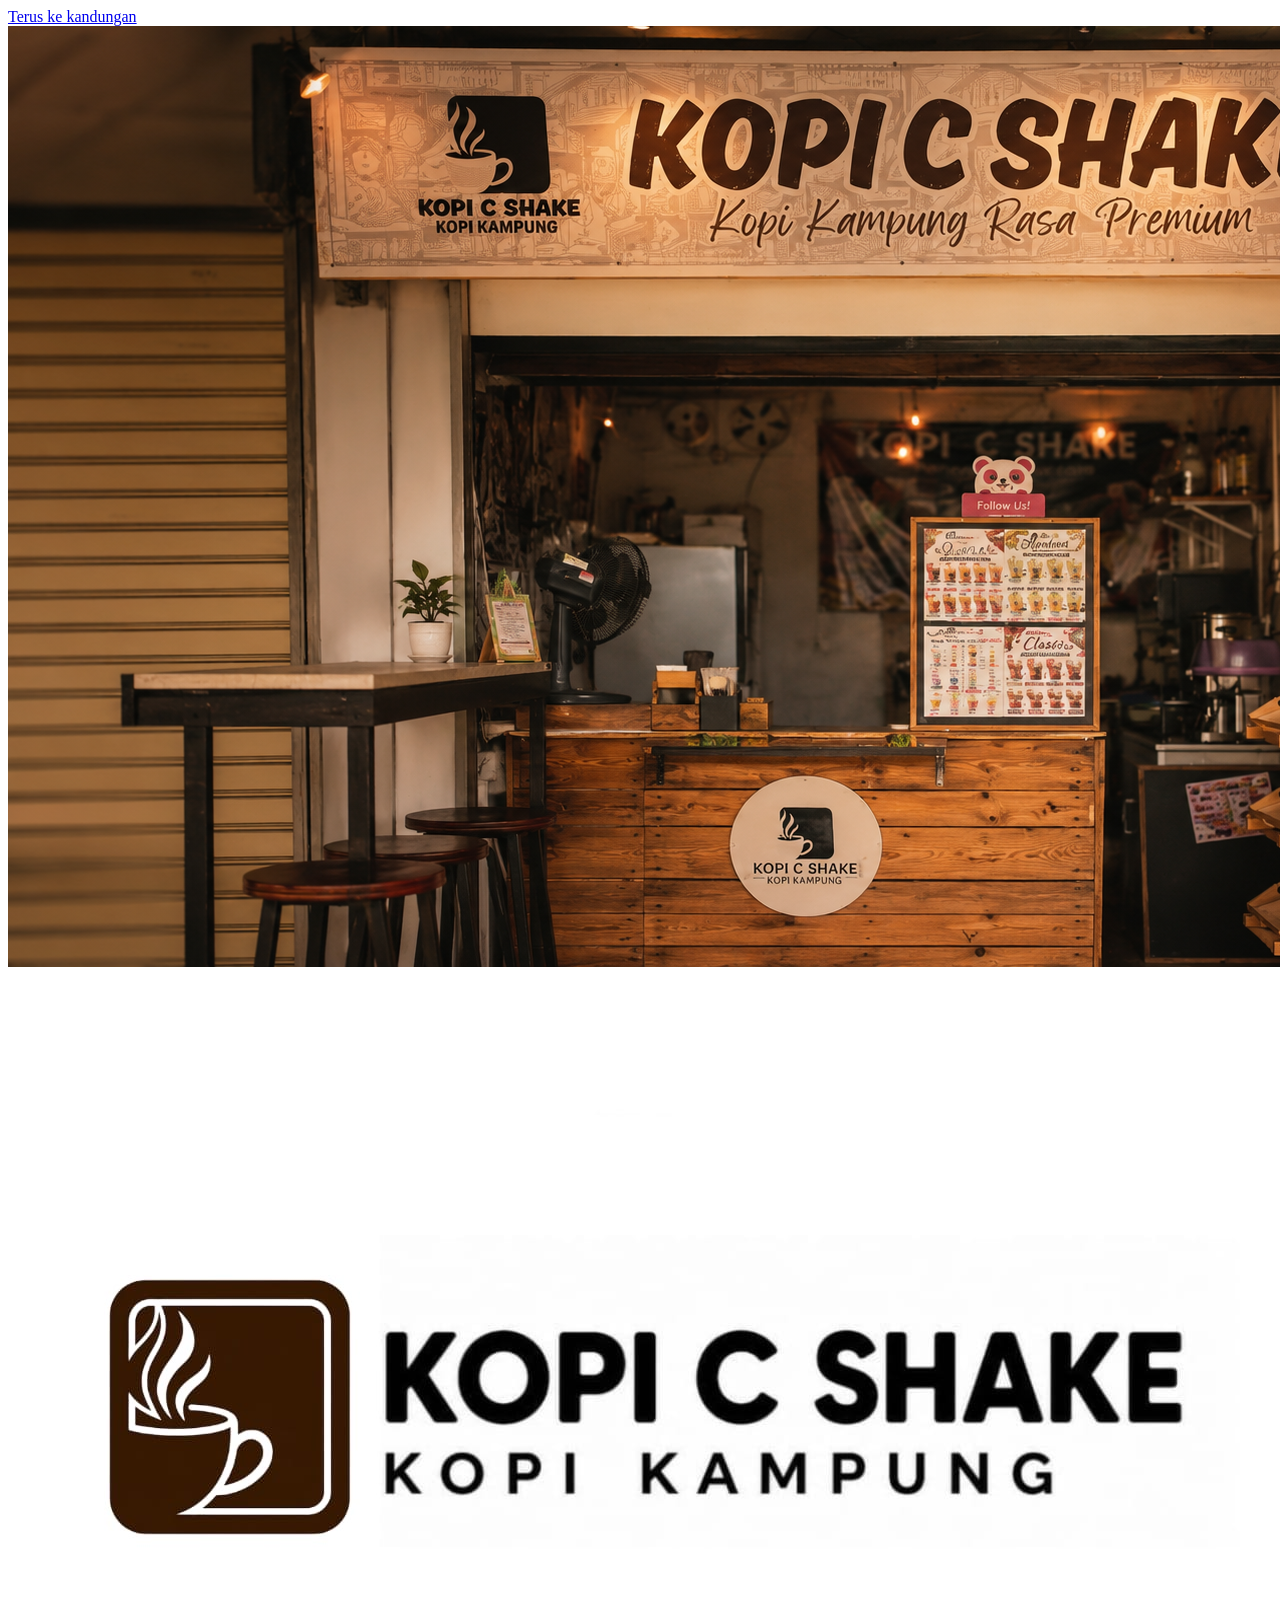
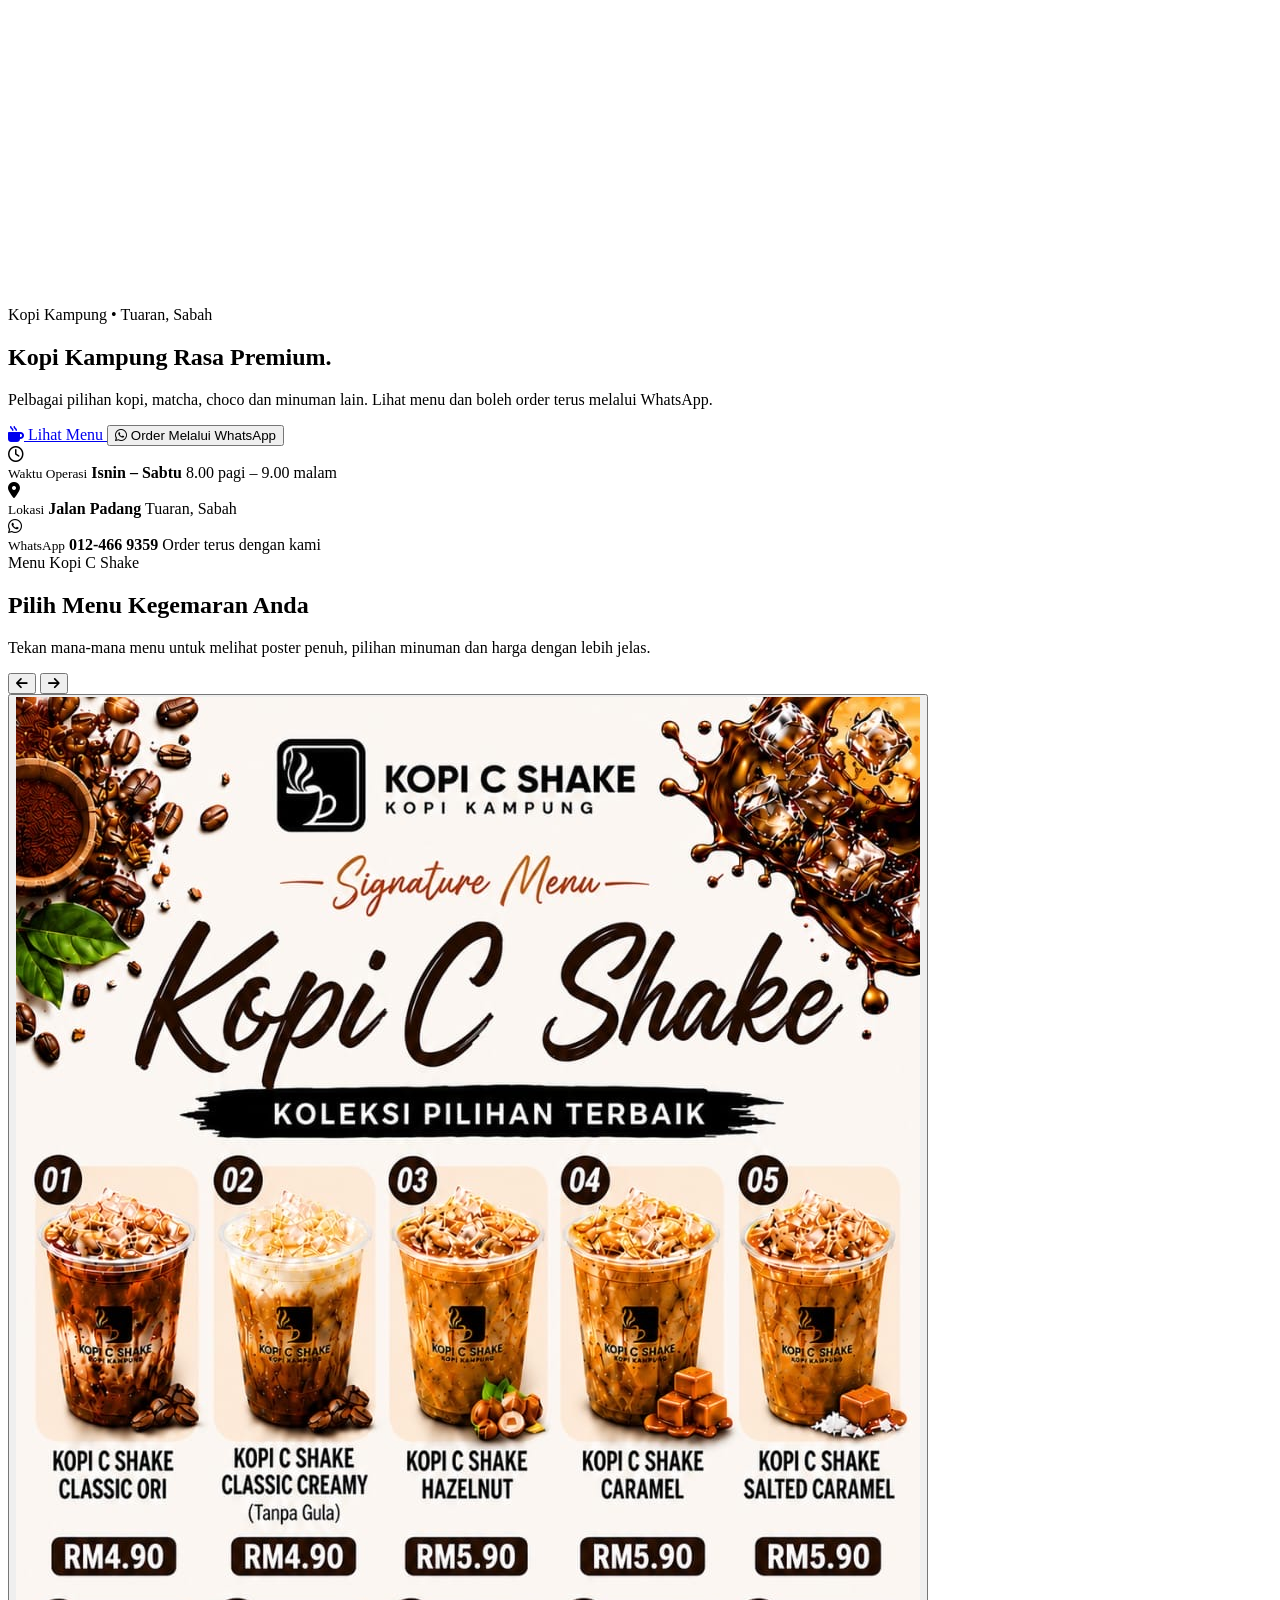
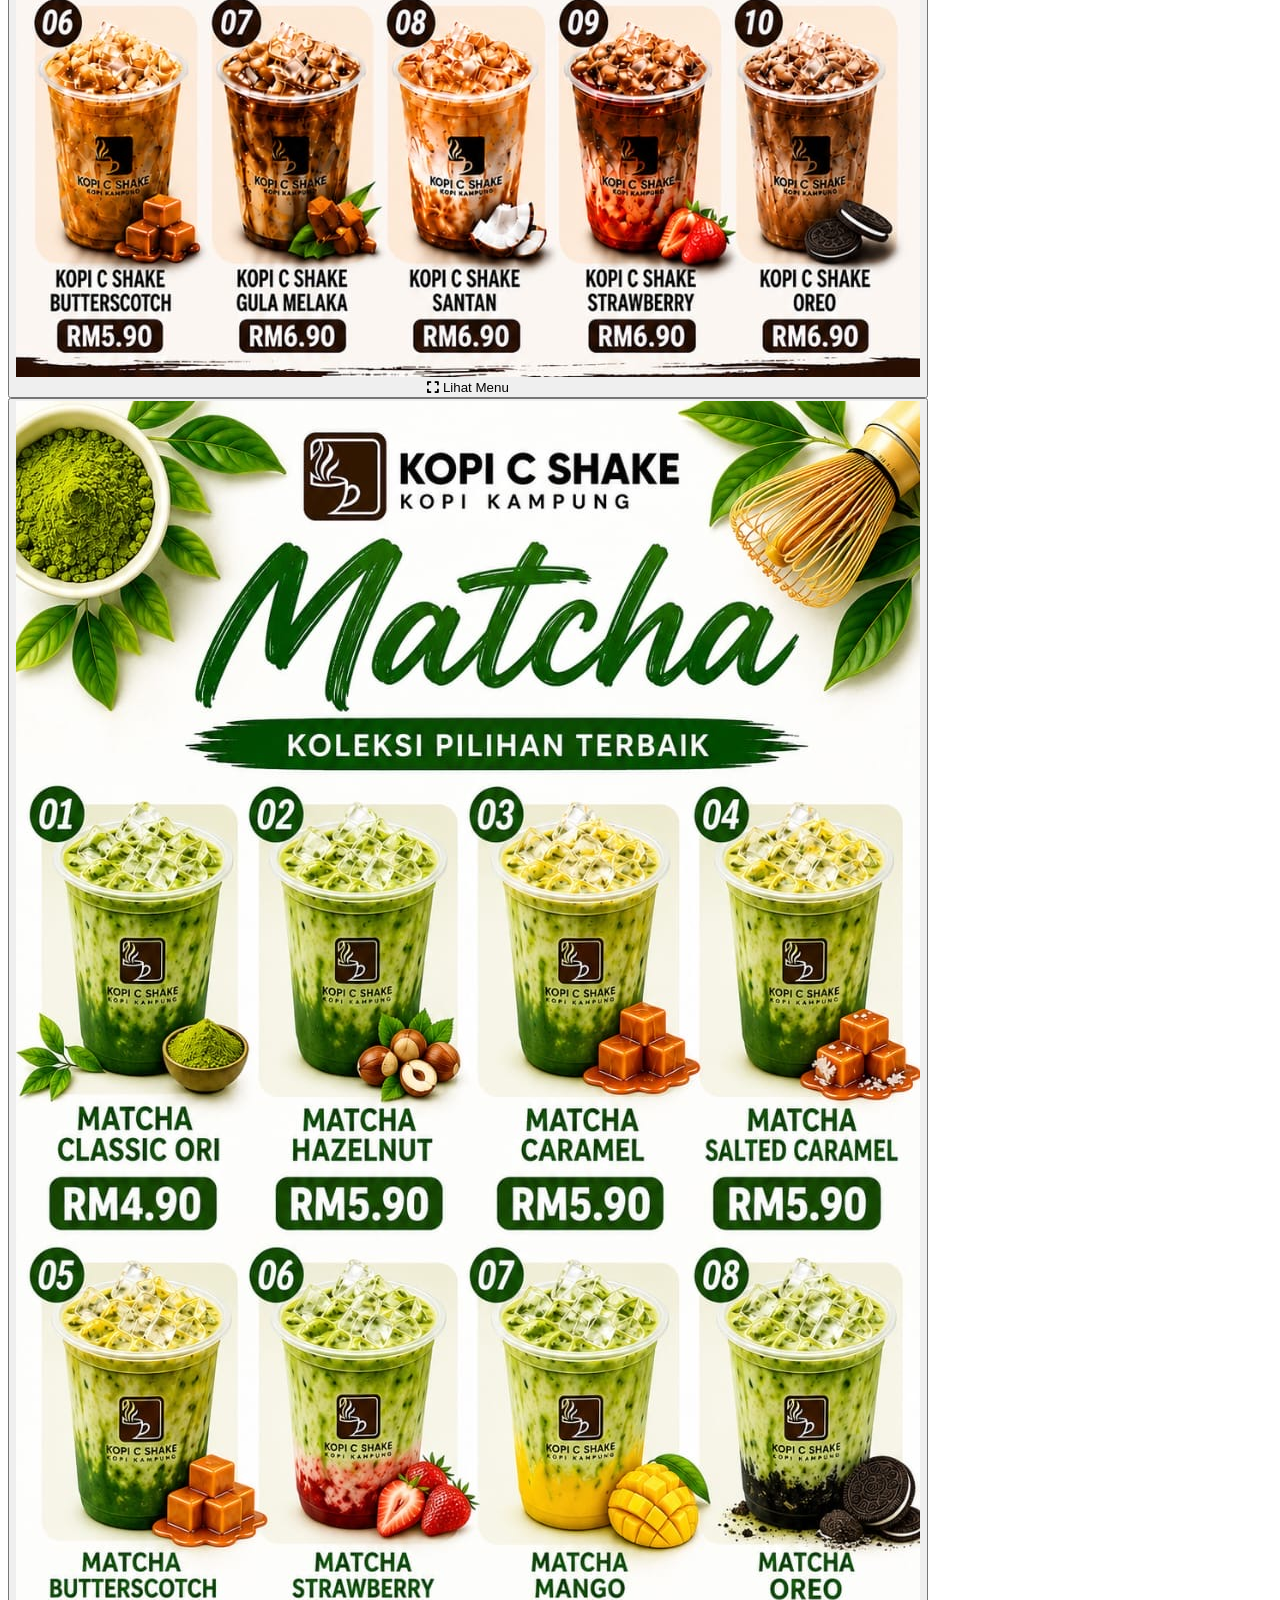
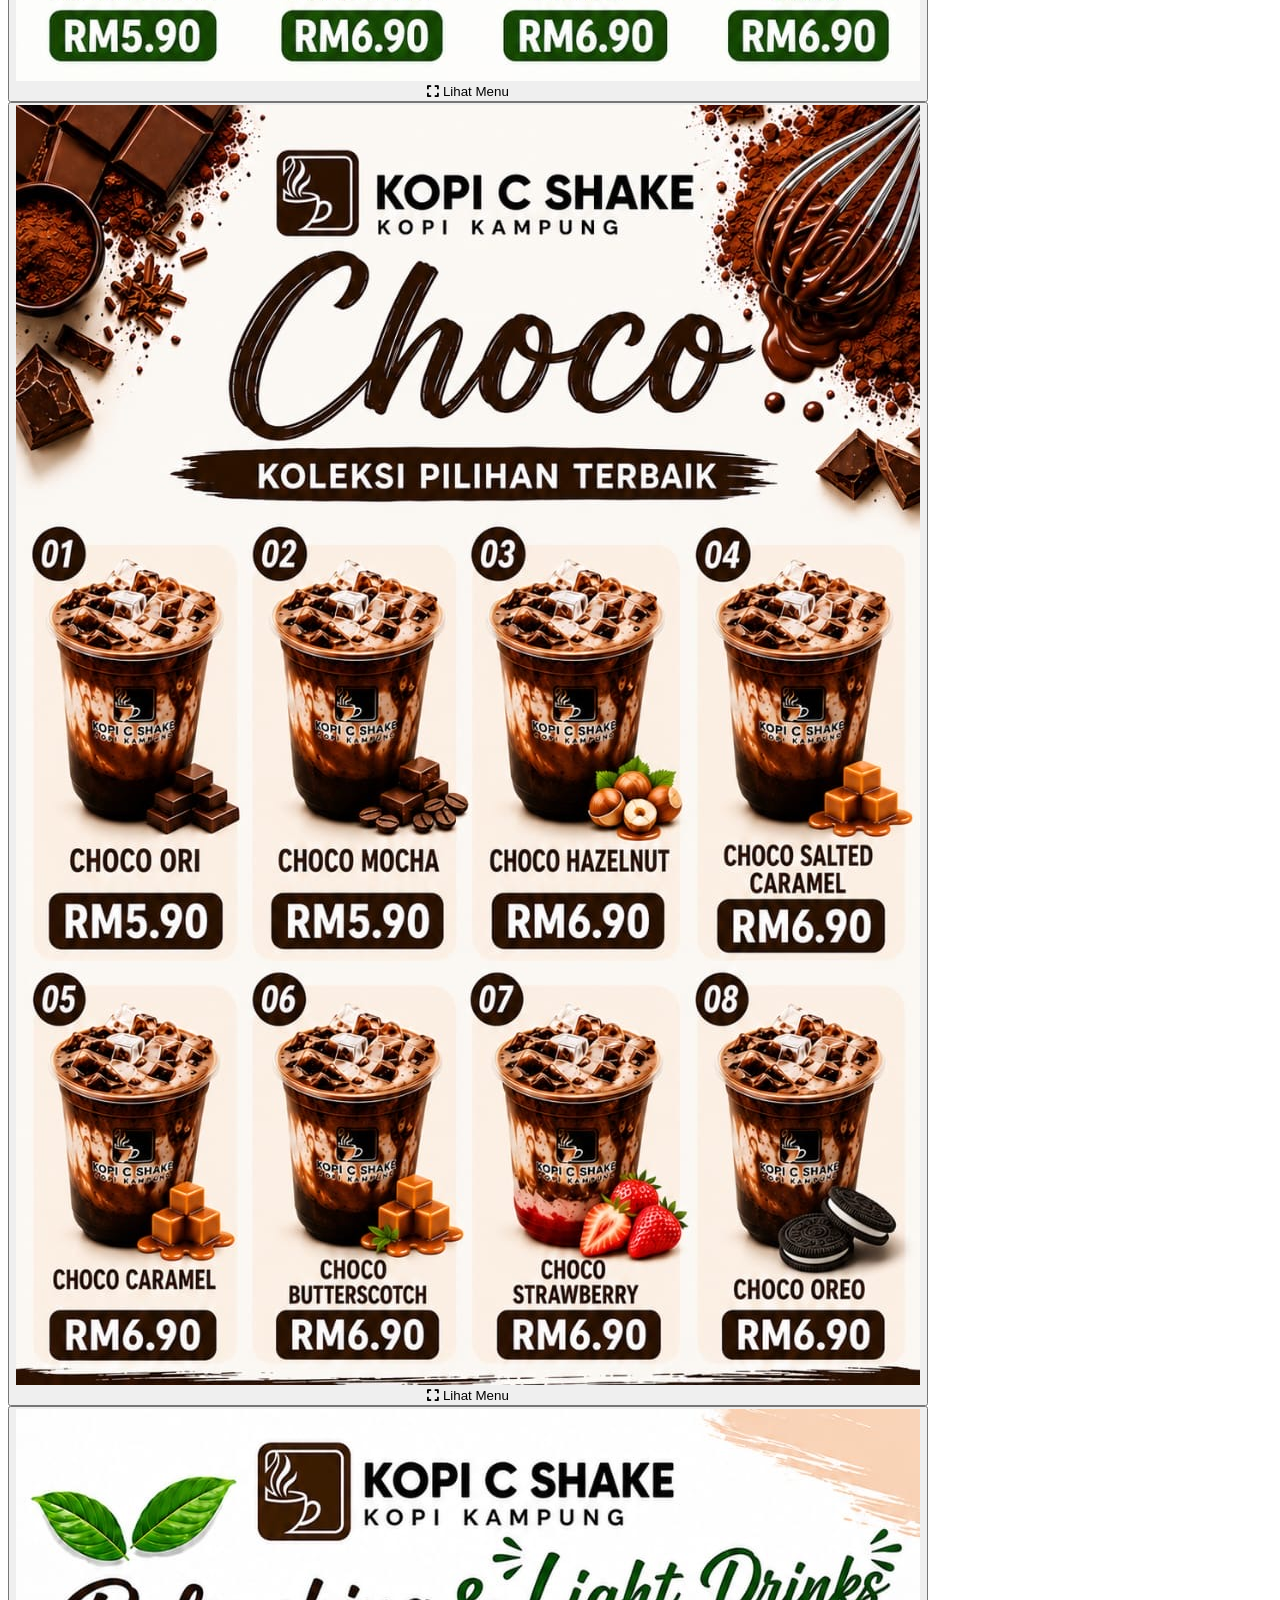
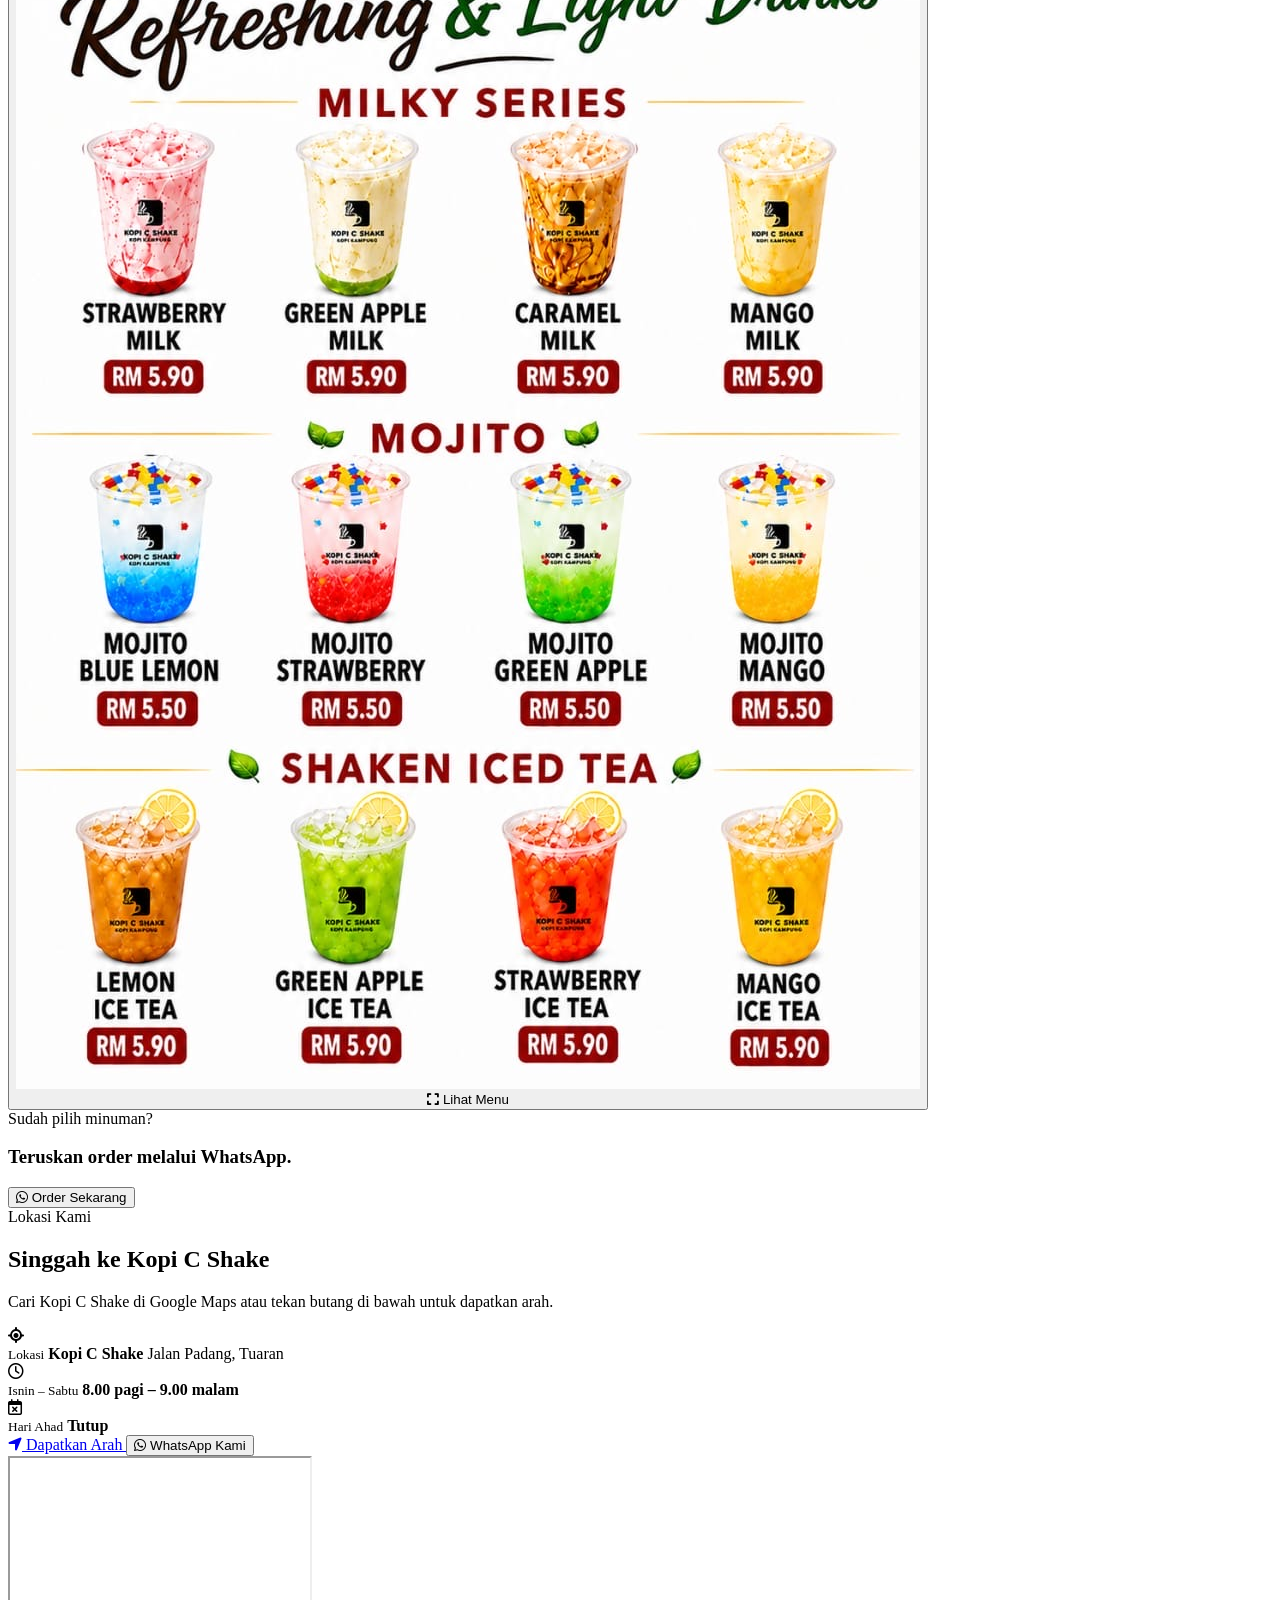
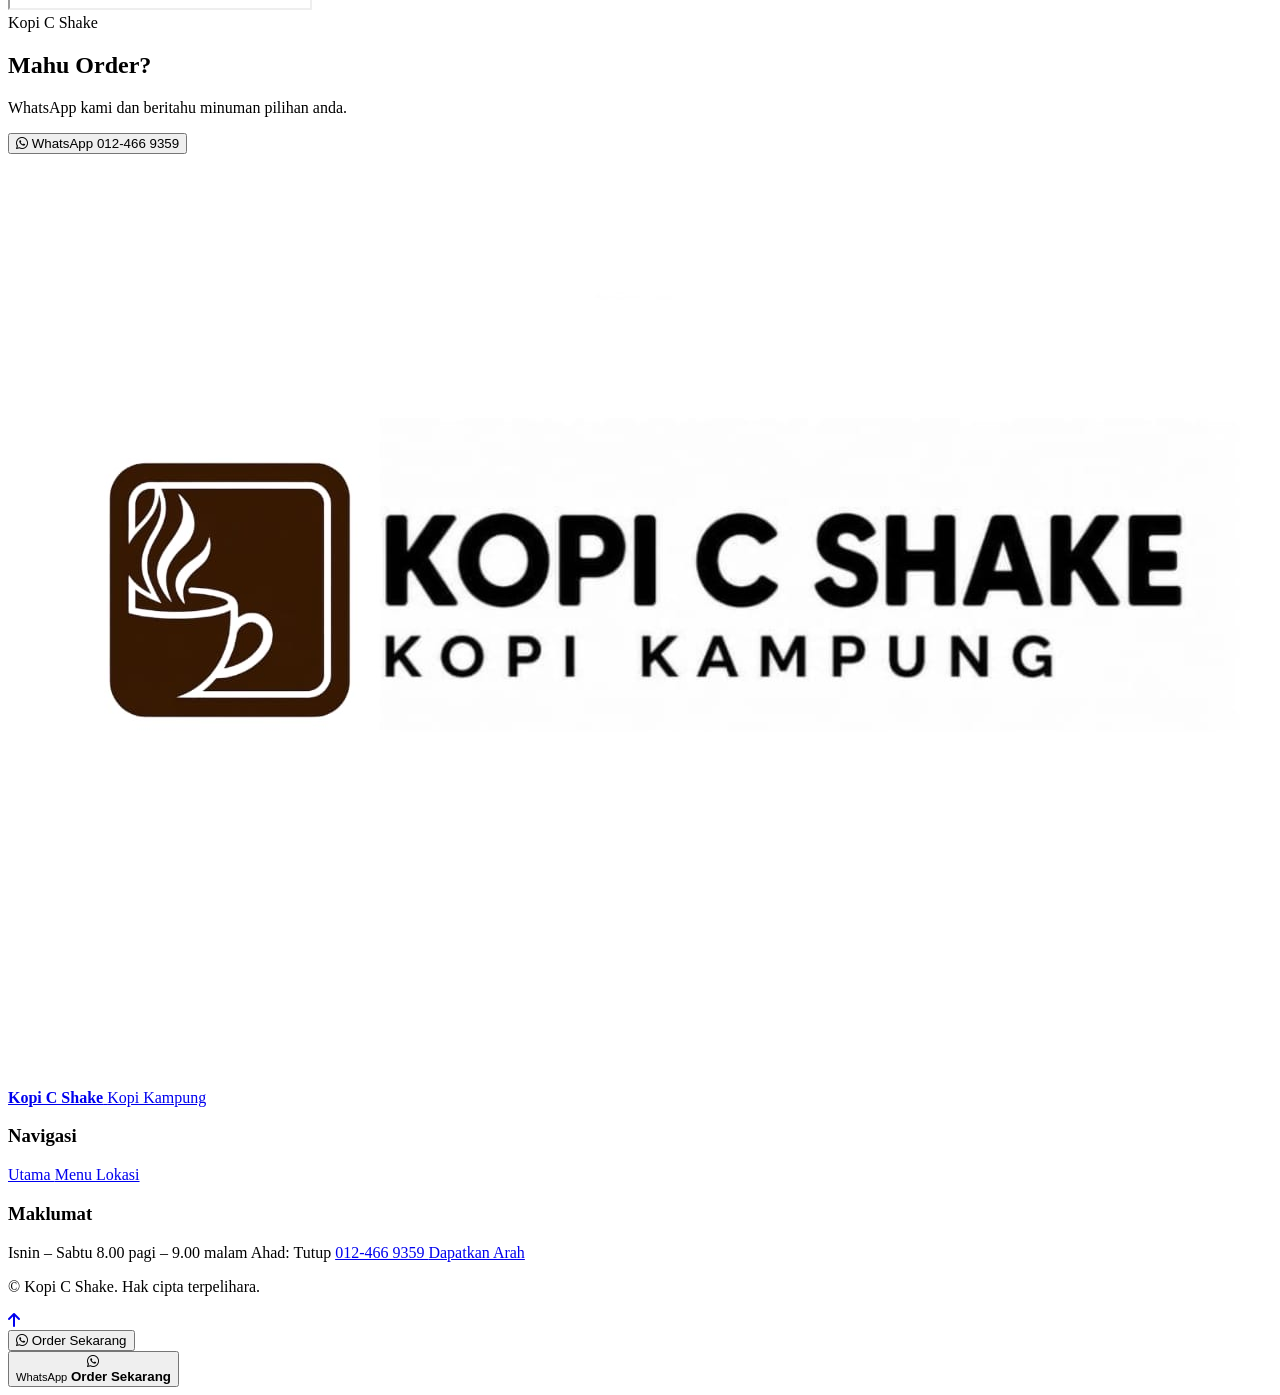
==== commit 4ed9f432: "Add initial HTML structure for Kopi C Shake website This HTML file serves as the main structure for " ====
--- a/index.html
+++ b/index.html
@@ -303,12 +303,13 @@
           >
 
 
-            <!-- 1. KOPI -->
+            <!-- MENU KOPI -->
             <button
               type="button"
               class="menu-poster reveal"
               data-lightbox="images/menu-kopi.jpg"
               data-title="Menu Kopi"
+              aria-label="Lihat poster penuh Menu Kopi"
             >
 
               <div class="menu-image-wrap">
@@ -331,29 +332,16 @@
 
               </div>
 
-
-              <div class="menu-info">
-
-                <div>
-                  <span>Signature Series</span>
-                  <h3>Menu Kopi</h3>
-                </div>
-
-                <span class="menu-arrow">
-                  <i class="fa-solid fa-arrow-up-right-from-square"></i>
-                </span>
-
-              </div>
-
             </button>
 
 
-            <!-- 2. MATCHA -->
+            <!-- MENU MATCHA -->
             <button
               type="button"
               class="menu-poster reveal"
               data-lightbox="images/menu-matcha.jpg"
               data-title="Menu Matcha"
+              aria-label="Lihat poster penuh Menu Matcha"
             >
 
               <div class="menu-image-wrap">
@@ -376,29 +364,16 @@
 
               </div>
 
-
-              <div class="menu-info">
-
-                <div>
-                  <span>Matcha Series</span>
-                  <h3>Menu Matcha</h3>
-                </div>
-
-                <span class="menu-arrow">
-                  <i class="fa-solid fa-arrow-up-right-from-square"></i>
-                </span>
-
-              </div>
-
             </button>
 
 
-            <!-- 3. CHOCO -->
+            <!-- MENU CHOCO -->
             <button
               type="button"
               class="menu-poster reveal"
               data-lightbox="images/menu-choco.jpg"
               data-title="Menu Choco"
+              aria-label="Lihat poster penuh Menu Choco"
             >
 
               <div class="menu-image-wrap">
@@ -421,29 +396,16 @@
 
               </div>
 
-
-              <div class="menu-info">
-
-                <div>
-                  <span>Choco Series</span>
-                  <h3>Menu Choco</h3>
-                </div>
-
-                <span class="menu-arrow">
-                  <i class="fa-solid fa-arrow-up-right-from-square"></i>
-                </span>
-
-              </div>
-
             </button>
 
 
-            <!-- 4. MINUMAN -->
+            <!-- MENU MINUMAN -->
             <button
               type="button"
               class="menu-poster reveal"
               data-lightbox="images/menu-minuman.jpg"
               data-title="Milky, Mojito & Iced Tea"
+              aria-label="Lihat poster penuh menu minuman"
             >
 
               <div class="menu-image-wrap">
@@ -463,20 +425,6 @@
                   Lihat Menu
 
                 </div>
-
-              </div>
-
-
-              <div class="menu-info">
-
-                <div>
-                  <span>Refreshing Series</span>
-                  <h3>Milky, Mojito & Iced Tea</h3>
-                </div>
-
-                <span class="menu-arrow">
-                  <i class="fa-solid fa-arrow-up-right-from-square"></i>
-                </span>
 
               </div>
 
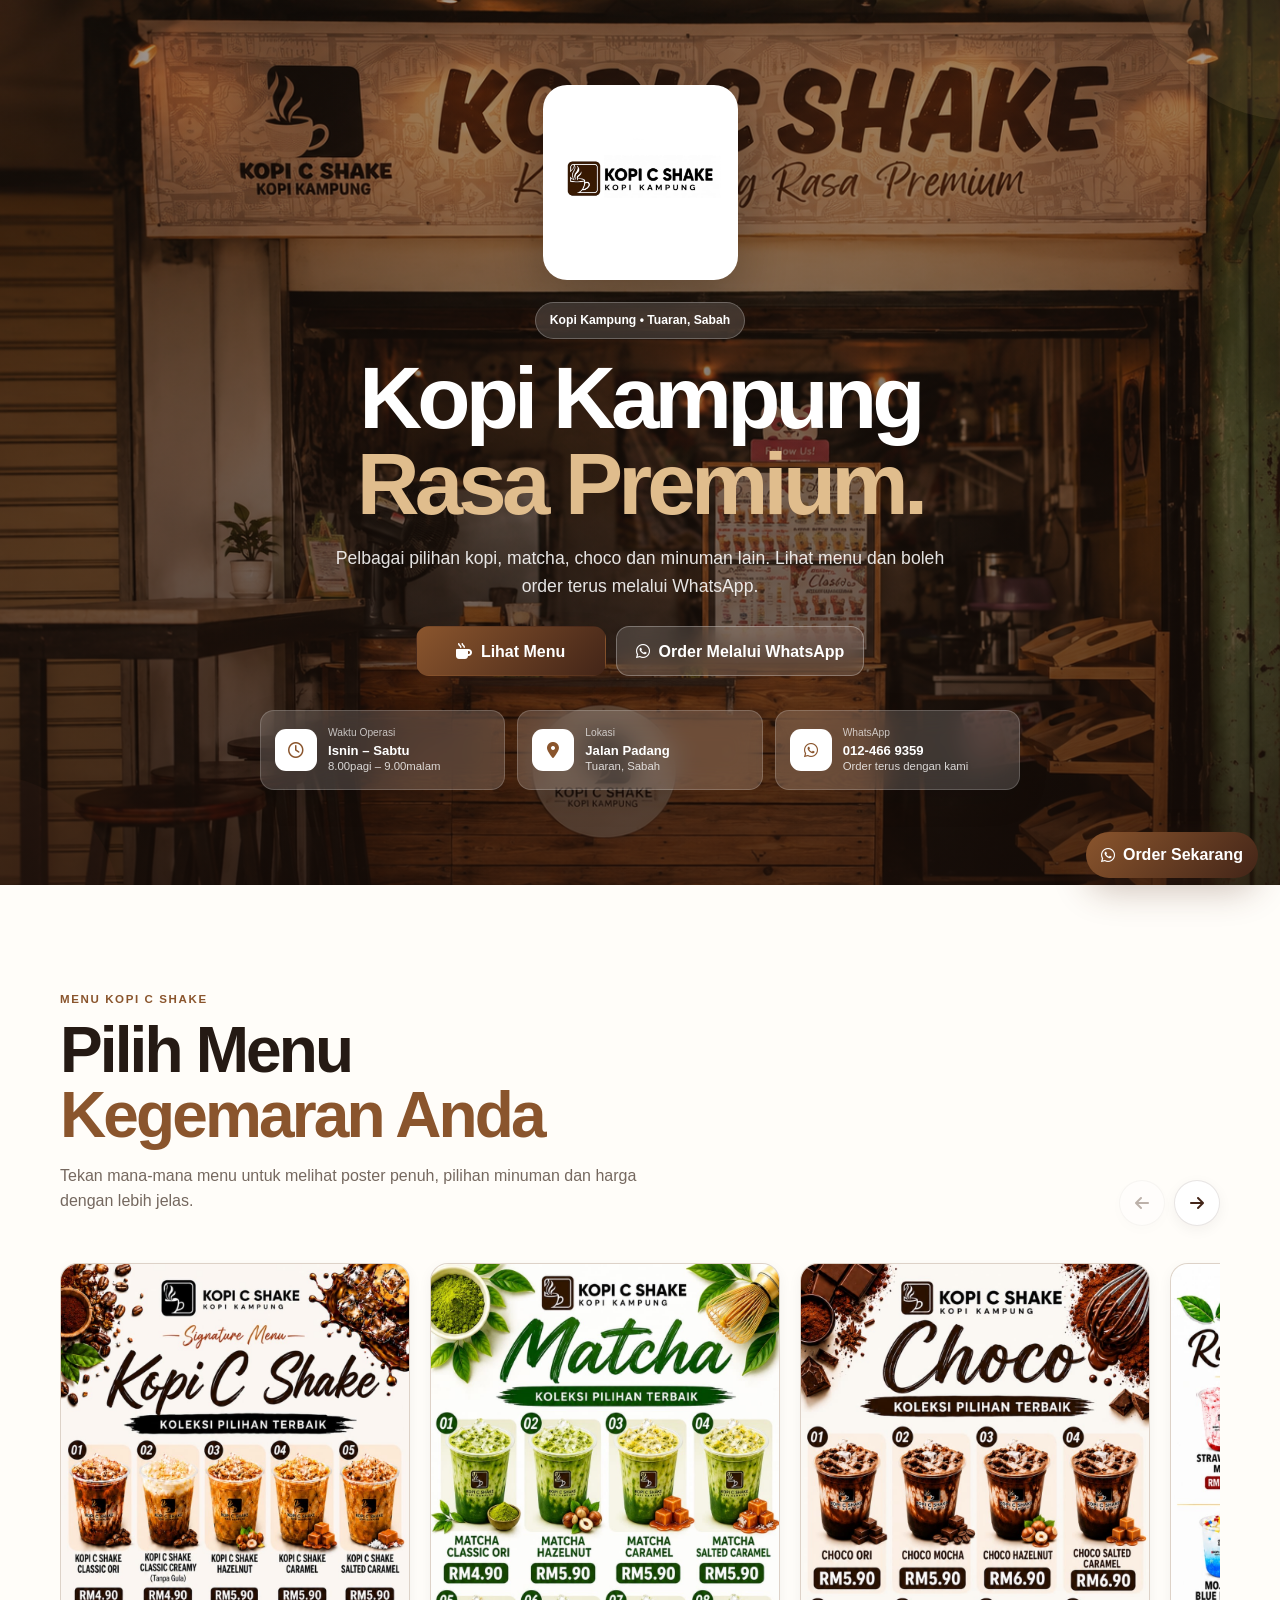
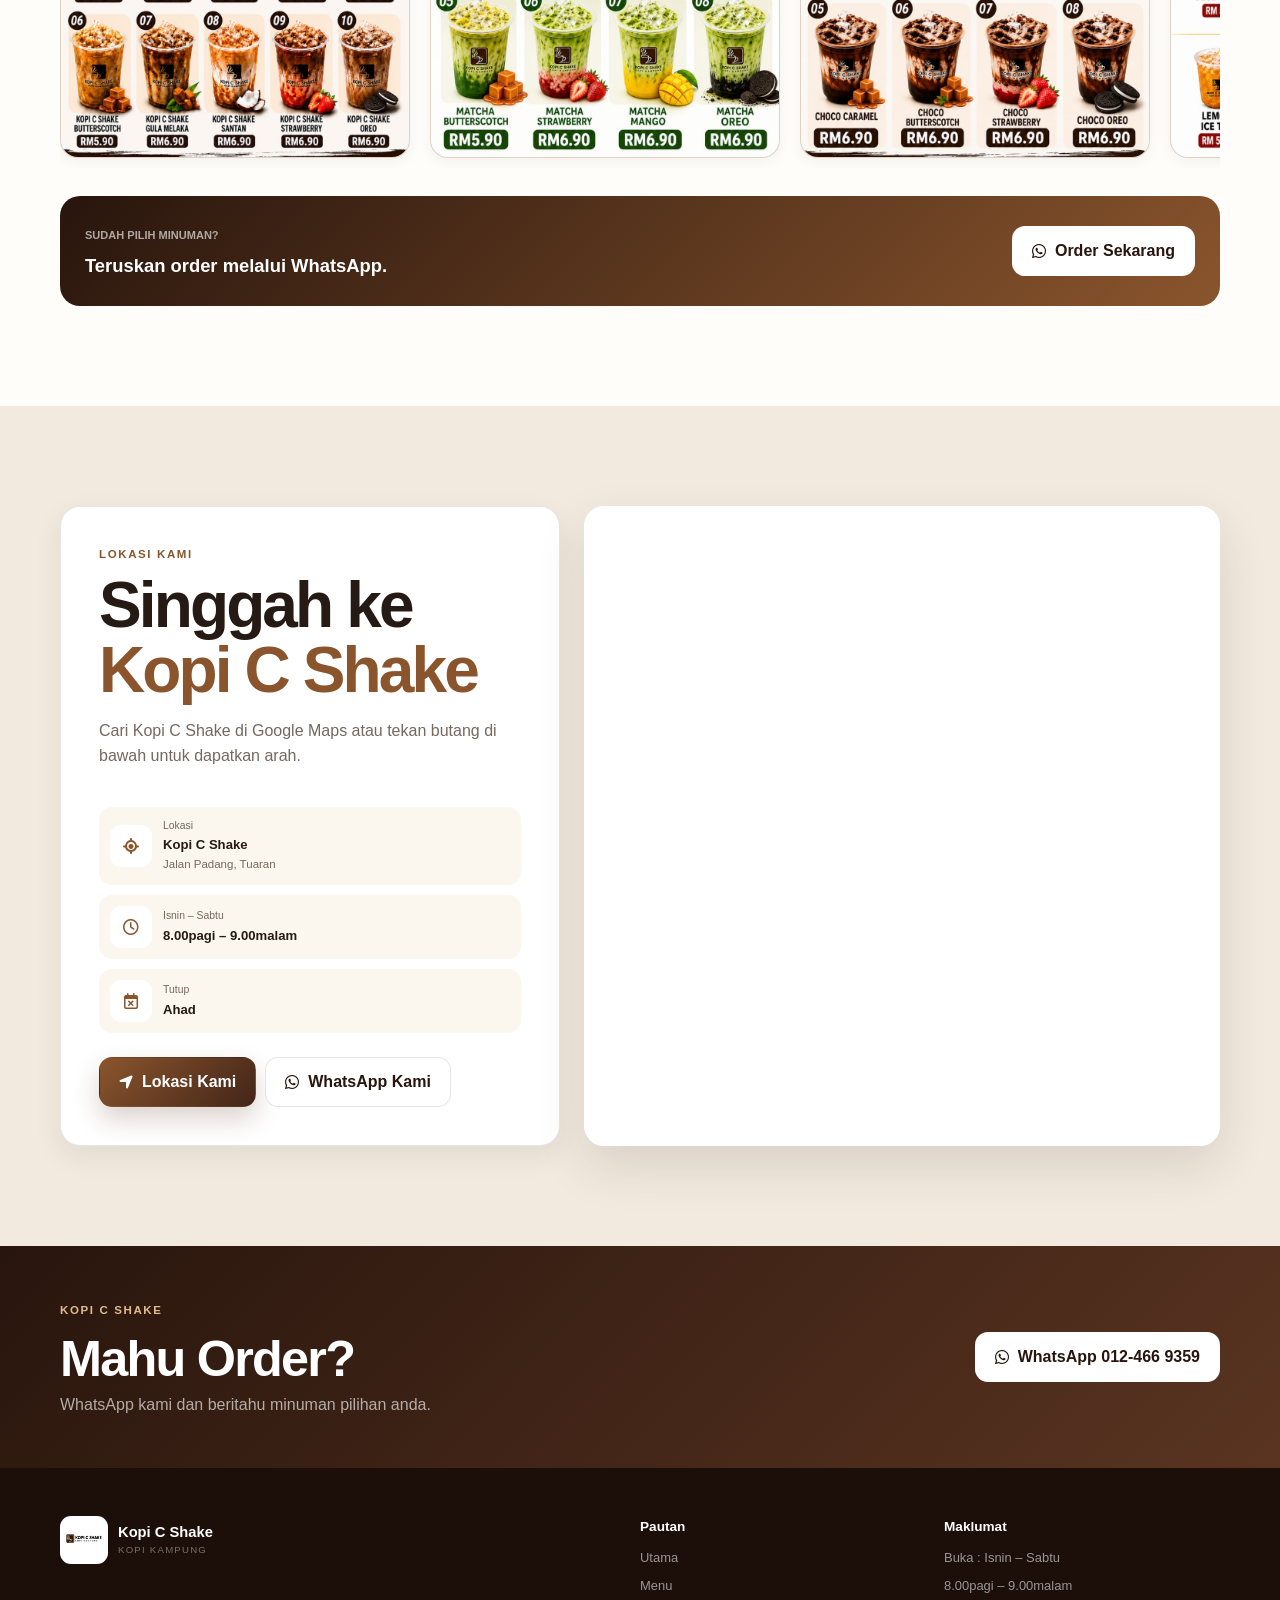
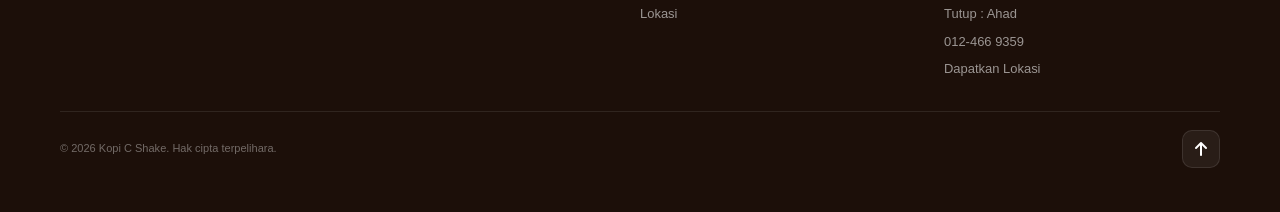
==== commit 4e9d94f9: "Update operating hours and navigation text" ====
--- a/index.html
+++ b/index.html
@@ -182,7 +182,7 @@
             <div>
               <small>Waktu Operasi</small>
               <strong>Isnin – Sabtu</strong>
-              <span>8.00 pagi – 9.00 malam</span>
+              <span>8.00pagi – 9.00malam</span>
             </div>
 
           </article>
@@ -520,7 +520,7 @@
 
               <div>
                 <small>Isnin – Sabtu</small>
-                <strong>8.00 pagi – 9.00 malam</strong>
+                <strong>8.00pagi – 9.00malam</strong>
               </div>
 
             </div>
@@ -533,8 +533,8 @@
               </span>
 
               <div>
-                <small>Hari Ahad</small>
-                <strong>Tutup</strong>
+                <small>Tutup</small>
+                <strong>Ahad</strong>
               </div>
 
             </div>
@@ -552,7 +552,7 @@
               rel="noopener noreferrer"
             >
               <i class="fa-solid fa-location-arrow"></i>
-              Dapatkan Arah
+              Lokasi Kami
             </a>
 
 
@@ -658,7 +658,7 @@
 
       <div class="footer-column">
 
-        <h3>Navigasi</h3>
+        <h3>Pautan</h3>
 
         <a href="#utama">
           Utama
@@ -680,15 +680,15 @@
         <h3>Maklumat</h3>
 
         <span>
-          Isnin – Sabtu
+          Buka : Isnin – Sabtu
         </span>
 
         <span>
-          8.00 pagi – 9.00 malam
+          8.00pagi – 9.00malam
         </span>
 
         <span>
-          Ahad: Tutup
+          Tutup : Ahad
         </span>
 
         <a href="tel:+60124669359">
@@ -700,7 +700,7 @@
           target="_blank"
           rel="noopener noreferrer"
         >
-          Dapatkan Arah
+          Dapatkan Lokasi
         </a>
 
       </div>
--- a/style.css
+++ b/style.css
@@ -0,0 +1,2056 @@
+:root {
+
+  --coffee-950: #1c0f09;
+  --coffee-900: #28150d;
+  --coffee-850: #351c11;
+  --coffee-800: #432518;
+  --coffee-700: #5a3421;
+
+  --caramel-700: #8a552d;
+  --caramel-600: #a66a38;
+  --caramel-500: #bd8150;
+  --caramel-400: #d0a06c;
+  --caramel-300: #e0bd8d;
+
+  --cream-50: #fffdf9;
+  --cream-100: #fbf7ef;
+  --cream-200: #f2eadf;
+
+  --white: #ffffff;
+
+  --text: #251a14;
+  --muted: #75685f;
+
+  --border:
+    rgba(45, 25, 15, 0.11);
+
+  --shadow-xs:
+    0 4px 14px rgba(43, 25, 16, 0.05);
+
+  --shadow-sm:
+    0 10px 28px rgba(43, 25, 16, 0.08);
+
+  --shadow-md:
+    0 20px 50px rgba(43, 25, 16, 0.12);
+
+  --shadow-lg:
+    0 35px 90px rgba(43, 25, 16, 0.17);
+
+  --transition:
+    180ms cubic-bezier(.2, .8, .2, 1);
+}
+
+
+/* RESET */
+
+*,
+*::before,
+*::after {
+  box-sizing: border-box;
+}
+
+
+html {
+  scroll-behavior: smooth;
+}
+
+
+body {
+  margin: 0;
+
+  padding-bottom:
+    calc(72px + env(safe-area-inset-bottom));
+
+  overflow-x: hidden;
+
+  color: var(--text);
+
+  background: var(--cream-100);
+
+  font-family:
+    "Helvetica Neue",
+    Helvetica,
+    Arial,
+    sans-serif;
+
+  line-height: 1.6;
+
+  text-rendering: optimizeLegibility;
+}
+
+
+body.modal-open {
+  overflow: hidden;
+}
+
+
+img {
+  display: block;
+  max-width: 100%;
+  height: auto;
+}
+
+
+button,
+input,
+textarea {
+  font: inherit;
+}
+
+
+button {
+  cursor: pointer;
+}
+
+
+button,
+a {
+  -webkit-tap-highlight-color: transparent;
+}
+
+
+a {
+  color: inherit;
+  text-decoration: none;
+}
+
+
+h1,
+h2,
+h3,
+p {
+  margin-top: 0;
+}
+
+
+h1,
+h2,
+h3,
+strong {
+  font-family:
+    "Helvetica Neue",
+    Helvetica,
+    Arial,
+    sans-serif;
+}
+
+
+[hidden] {
+  display: none !important;
+}
+
+
+::selection {
+  color: white;
+  background: var(--caramel-700);
+}
+
+
+/* ACCESSIBILITY */
+
+.skip-link {
+  position: fixed;
+
+  top: 10px;
+  left: 10px;
+
+  z-index: 99999;
+
+  padding: 10px 15px;
+
+  color: white;
+
+  background: var(--coffee-900);
+
+  border-radius: 10px;
+
+  transform: translateY(-160%);
+}
+
+
+.skip-link:focus {
+  transform: none;
+}
+
+
+:focus-visible {
+  outline:
+    3px solid rgba(166, 106, 56, .34);
+
+  outline-offset: 3px;
+}
+
+
+/* GLOBAL */
+
+.container {
+  width:
+    min(calc(100% - 32px), 1160px);
+
+  margin-inline: auto;
+}
+
+
+.section {
+  padding: 72px 0;
+}
+
+
+.section-label,
+.contact-kicker {
+  display: inline-block;
+
+  margin-bottom: 10px;
+
+  color: var(--caramel-700);
+
+  font-size: .72rem;
+
+  font-weight: 700;
+
+  letter-spacing: .14em;
+
+  text-transform: uppercase;
+}
+
+
+.section-heading {
+  max-width: 690px;
+
+  margin-bottom: 0;
+}
+
+
+.section-heading h2,
+.location-content h2 {
+  margin-bottom: 14px;
+
+  font-size:
+    clamp(2.15rem, 8vw, 4rem);
+
+  font-weight: 700;
+
+  line-height: 1.02;
+
+  letter-spacing: -.045em;
+}
+
+
+.heading-line {
+  display: block;
+}
+
+
+.heading-accent,
+.location-content h2 span {
+  color: var(--caramel-700);
+}
+
+
+.section-heading p,
+.location-content > p {
+  max-width: 620px;
+
+  color: var(--muted);
+}
+
+
+/* BUTTONS */
+
+.btn {
+  min-height: 50px;
+
+  display: inline-flex;
+
+  align-items: center;
+
+  justify-content: center;
+
+  gap: 9px;
+
+  padding:
+    13px 19px;
+
+  border:
+    1px solid transparent;
+
+  border-radius: 13px;
+
+  font-weight: 700;
+
+  line-height: 1.2;
+
+  transition:
+    transform var(--transition),
+    background var(--transition),
+    box-shadow var(--transition),
+    border-color var(--transition),
+    color var(--transition);
+}
+
+
+.btn:hover {
+  transform: translateY(-2px);
+}
+
+
+.btn:active {
+  transform: scale(.97);
+}
+
+
+.btn-primary {
+  color: white;
+
+  background:
+    linear-gradient(
+      135deg,
+      var(--caramel-700),
+      var(--coffee-800)
+    );
+
+  box-shadow:
+    0 12px 26px rgba(89, 52, 33, .22);
+}
+
+
+.btn-primary:hover {
+  background:
+    linear-gradient(
+      135deg,
+      var(--caramel-600),
+      var(--coffee-700)
+    );
+
+  box-shadow:
+    0 16px 32px rgba(89, 52, 33, .28);
+}
+
+
+.btn-outline {
+  color: var(--coffee-900);
+
+  background:
+    rgba(255,255,255,.78);
+
+  border-color:
+    var(--border);
+}
+
+
+.btn-outline:hover {
+  background: white;
+
+  box-shadow:
+    var(--shadow-xs);
+}
+
+
+/* HERO */
+
+.hero {
+  position: relative;
+
+  min-height: 760px;
+
+  display: flex;
+
+  align-items: center;
+
+  justify-content: center;
+
+  overflow: hidden;
+
+  padding:
+    70px 0;
+
+  background:
+    var(--coffee-900);
+}
+
+
+.hero-bg-media {
+  position: absolute;
+
+  inset: 0;
+
+  z-index: 0;
+
+  width: 100%;
+  height: 100%;
+
+  overflow: hidden;
+}
+
+
+.hero-bg-media img {
+  width: 100%;
+  height: 100%;
+
+  object-fit: cover;
+
+  object-position:
+    center center;
+}
+
+
+.hero-overlay {
+  position: absolute;
+
+  inset: 0;
+
+  z-index: 1;
+
+  background:
+    linear-gradient(
+      180deg,
+      rgba(24, 12, 7, .39) 0%,
+      rgba(24, 12, 7, .53) 48%,
+      rgba(24, 12, 7, .71) 100%
+    );
+}
+
+
+.hero-content {
+  position: relative;
+
+  z-index: 3;
+
+  width: 100%;
+
+  max-width: 900px;
+
+  margin-inline: auto;
+
+  text-align: center;
+}
+
+
+.hero-logo-wrap {
+  width: 170px;
+
+  height: 170px;
+
+  display: grid;
+
+  place-items: center;
+
+  margin:
+    0 auto 22px;
+
+  padding: 10px;
+
+  background:
+    #ffffff;
+
+  border:
+    1px solid rgba(255,255,255,.95);
+
+  border-radius: 24px;
+
+  box-shadow:
+    0 20px 50px rgba(0,0,0,.24);
+}
+
+
+.hero-logo {
+  width: 100%;
+
+  height: 100%;
+
+  object-fit: contain;
+
+  border-radius: 16px;
+}
+
+
+.eyebrow {
+  display: inline-flex;
+
+  margin-bottom: 16px;
+
+  padding:
+    8px 14px;
+
+  color: #ffffff;
+
+  background:
+    rgba(255,255,255,.15);
+
+  border:
+    1px solid rgba(255,255,255,.24);
+
+  border-radius: 999px;
+
+  backdrop-filter: blur(10px);
+
+  font-size: .76rem;
+
+  font-weight: 700;
+}
+
+
+.hero h1 {
+  max-width: 800px;
+
+  margin:
+    0 auto 18px;
+
+  color: white;
+
+  font-size:
+    clamp(2.8rem, 8vw, 5.8rem);
+
+  font-weight: 700;
+
+  line-height: .98;
+
+  letter-spacing: -.055em;
+}
+
+
+.hero h1 span {
+  display: block;
+
+  color: var(--caramel-300);
+}
+
+
+.hero-description {
+  max-width: 650px;
+
+  margin:
+    0 auto 26px;
+
+  color:
+    rgba(255,255,255,.88);
+
+  font-size:
+    clamp(.98rem, 2.4vw, 1.1rem);
+}
+
+
+.hero-buttons {
+  display: flex;
+
+  flex-wrap: wrap;
+
+  justify-content: center;
+
+  gap: 10px;
+
+  margin-inline: auto;
+}
+
+
+.hero-buttons .btn {
+  min-width: 190px;
+}
+
+
+.hero-outline-btn {
+  color: white;
+
+  background:
+    rgba(255,255,255,.14);
+
+  border-color:
+    rgba(255,255,255,.28);
+
+  backdrop-filter:
+    blur(10px);
+}
+
+
+.hero-outline-btn:hover {
+  color: white;
+
+  background:
+    rgba(255,255,255,.2);
+
+  border-color:
+    rgba(255,255,255,.36);
+
+  box-shadow:
+    0 10px 30px rgba(0,0,0,.14);
+}
+
+
+/* HERO INFO */
+
+.hero-info {
+  display: grid;
+
+  grid-template-columns:
+    repeat(3, minmax(0, 1fr));
+
+  gap: 12px;
+
+  max-width: 760px;
+
+  margin:
+    34px auto 0;
+}
+
+
+.hero-info-card {
+  min-width: 0;
+
+  display: flex;
+
+  align-items: center;
+
+  gap: 11px;
+
+  padding: 14px;
+
+  text-align: left;
+
+  background:
+    rgba(255,255,255,.16);
+
+  border:
+    1px solid rgba(255,255,255,.18);
+
+  border-radius: 14px;
+
+  backdrop-filter: blur(14px);
+
+  box-shadow:
+    0 10px 30px rgba(0,0,0,.12);
+}
+
+
+.info-icon {
+  width: 42px;
+
+  height: 42px;
+
+  flex: 0 0 auto;
+
+  display: grid;
+
+  place-items: center;
+
+  color: var(--caramel-700);
+
+  background:
+    #ffffff;
+
+  border-radius: 11px;
+}
+
+
+.hero-info-card small,
+.hero-info-card strong,
+.hero-info-card div > span {
+  display: block;
+}
+
+
+.hero-info-card small {
+  color:
+    rgba(255,255,255,.7);
+
+  font-size: .64rem;
+}
+
+
+.hero-info-card strong {
+  color: #ffffff;
+
+  font-size: .82rem;
+
+  line-height: 1.3;
+}
+
+
+.hero-info-card div > span {
+  color:
+    rgba(255,255,255,.8);
+
+  font-size: .71rem;
+
+  line-height: 1.4;
+}
+
+
+.hero-orb {
+  position: absolute;
+
+  z-index: 2;
+
+  border-radius: 50%;
+
+  pointer-events: none;
+}
+
+
+.hero-orb-one {
+  width: 300px;
+
+  height: 300px;
+
+  top: -180px;
+
+  right: -160px;
+
+  background:
+    rgba(208,160,108,.11);
+}
+
+
+.hero-orb-two {
+  width: 270px;
+
+  height: 270px;
+
+  left: -150px;
+
+  bottom: -160px;
+
+  background:
+    rgba(90,52,33,.12);
+}
+
+
+/* MENU */
+
+.menu-section {
+  overflow: hidden;
+
+  background:
+    var(--cream-50);
+}
+
+
+.menu-heading-row {
+  display: flex;
+
+  align-items: flex-end;
+
+  justify-content:
+    space-between;
+
+  gap: 25px;
+
+  margin-bottom: 30px;
+}
+
+
+.slider-controls {
+  display: none;
+
+  gap: 9px;
+
+  padding-bottom: 4px;
+}
+
+
+.slider-arrow {
+  width: 46px;
+
+  height: 46px;
+
+  display: grid;
+
+  place-items: center;
+
+  padding: 0;
+
+  color:
+    var(--coffee-800);
+
+  background: white;
+
+  border:
+    1px solid var(--border);
+
+  border-radius: 50%;
+
+  box-shadow:
+    var(--shadow-xs);
+
+  transition:
+    color var(--transition),
+    background var(--transition),
+    transform var(--transition),
+    opacity var(--transition);
+}
+
+
+.slider-arrow:hover:not(:disabled) {
+  color: white;
+
+  background:
+    var(--caramel-700);
+
+  transform:
+    translateY(-2px);
+}
+
+
+.slider-arrow:active:not(:disabled) {
+  transform:
+    scale(.94);
+}
+
+
+.slider-arrow:disabled {
+  opacity: .35;
+
+  cursor: default;
+}
+
+
+.menu-slider-wrapper {
+  position: relative;
+
+  width: 100%;
+}
+
+
+.menu-slider {
+  display: flex;
+
+  gap: 15px;
+
+  margin:
+    0 -16px;
+
+  padding:
+    2px 16px 8px;
+
+  overflow-x: auto;
+
+  overscroll-behavior-inline:
+    contain;
+
+  scroll-behavior:
+    smooth;
+
+  scroll-snap-type:
+    x mandatory;
+
+  scrollbar-width:
+    none;
+
+  -webkit-overflow-scrolling:
+    touch;
+}
+
+
+.menu-slider::-webkit-scrollbar {
+  display: none;
+}
+
+
+/* IMAGE-ONLY MENU CARD */
+
+.menu-poster {
+  position: relative;
+
+  width:
+    min(72vw, 305px);
+
+  min-width:
+    min(72vw, 305px);
+
+  flex:
+    0 0 auto;
+
+  padding: 0;
+
+  overflow: hidden;
+
+  scroll-snap-align:
+    start;
+
+  color: inherit;
+
+  background:
+    var(--cream-200);
+
+  border:
+    1px solid var(--border);
+
+  border-radius: 18px;
+
+  text-align: left;
+
+  box-shadow:
+    var(--shadow-xs);
+
+  transition:
+    transform var(--transition),
+    box-shadow var(--transition),
+    border-color var(--transition);
+}
+
+
+.menu-poster:hover {
+  transform:
+    translateY(-4px);
+
+  border-color:
+    rgba(138,85,45,.25);
+
+  box-shadow:
+    var(--shadow-md);
+}
+
+
+.menu-poster:active {
+  transform:
+    scale(.985);
+}
+
+
+.menu-image-wrap {
+  position: relative;
+
+  width: 100%;
+
+  overflow: hidden;
+
+  background:
+    var(--cream-200);
+}
+
+
+.menu-image-wrap img {
+  width: 100%;
+
+  height: auto;
+
+  transition:
+    transform .35s ease;
+}
+
+
+.menu-poster:hover img {
+  transform:
+    scale(1.012);
+}
+
+
+.view-overlay {
+  position: absolute;
+
+  inset: 0;
+
+  display: flex;
+
+  align-items: center;
+
+  justify-content: center;
+
+  gap: 9px;
+
+  color: white;
+
+  background:
+    rgba(40,21,13,.6);
+
+  opacity: 0;
+
+  font-weight: 700;
+
+  transition:
+    opacity var(--transition);
+}
+
+
+.menu-poster:hover .view-overlay {
+  opacity: 1;
+}
+
+
+.overlay-icon {
+  width: 34px;
+
+  height: 34px;
+
+  display: grid;
+
+  place-items: center;
+
+  background:
+    rgba(255,255,255,.16);
+
+  border:
+    1px solid rgba(255,255,255,.12);
+
+  border-radius: 10px;
+}
+
+
+/* MENU ORDER CTA */
+
+.menu-order {
+  display: grid;
+
+  gap: 16px;
+
+  margin-top: 28px;
+
+  padding: 21px;
+
+  color: white;
+
+  background:
+    linear-gradient(
+      135deg,
+      var(--coffee-900),
+      var(--caramel-700)
+    );
+
+  border-radius: 20px;
+}
+
+
+.menu-order span {
+  color:
+    rgba(255,255,255,.62);
+
+  font-size: .69rem;
+
+  font-weight: 700;
+
+  text-transform:
+    uppercase;
+}
+
+
+.menu-order h3 {
+  margin:
+    5px 0 0;
+
+  font-size: 1.15rem;
+}
+
+
+.btn-order {
+  width: fit-content;
+
+  color:
+    var(--coffee-900);
+
+  background: white;
+}
+
+
+/* LOCATION */
+
+.location-section {
+  background:
+    var(--cream-200);
+}
+
+
+.location-grid {
+  display: grid;
+
+  gap: 20px;
+}
+
+
+.location-content {
+  padding: 24px;
+
+  background: white;
+
+  border:
+    1px solid var(--border);
+
+  border-radius: 20px;
+
+  box-shadow:
+    var(--shadow-sm);
+}
+
+
+.location-details {
+  display: grid;
+
+  gap: 10px;
+
+  margin:
+    22px 0 24px;
+}
+
+
+.location-detail {
+  display: flex;
+
+  align-items: center;
+
+  gap: 11px;
+
+  padding: 11px;
+
+  background:
+    var(--cream-100);
+
+  border-radius: 13px;
+}
+
+
+.location-icon {
+  width: 42px;
+
+  height: 42px;
+
+  flex:
+    0 0 auto;
+
+  display: grid;
+
+  place-items: center;
+
+  color:
+    var(--caramel-700);
+
+  background: white;
+
+  border-radius: 11px;
+}
+
+
+.location-detail small,
+.location-detail strong,
+.location-detail div > span {
+  display: block;
+}
+
+
+.location-detail small {
+  color:
+    var(--muted);
+
+  font-size: .65rem;
+}
+
+
+.location-detail strong {
+  font-size: .82rem;
+}
+
+
+.location-detail div > span {
+  color:
+    var(--muted);
+
+  font-size: .72rem;
+}
+
+
+.location-buttons {
+  display: flex;
+
+  flex-wrap: wrap;
+
+  gap: 9px;
+}
+
+
+.map-container {
+  min-height: 380px;
+
+  overflow: hidden;
+
+  background: white;
+
+  border:
+    6px solid white;
+
+  border-radius: 20px;
+
+  box-shadow:
+    var(--shadow-md);
+}
+
+
+.map-container iframe {
+  width: 100%;
+
+  height: 100%;
+
+  min-height: 380px;
+
+  display: block;
+
+  border: 0;
+}
+
+
+/* CONTACT */
+
+.contact-strip {
+  padding: 50px 0;
+
+  color: white;
+
+  background:
+    linear-gradient(
+      135deg,
+      var(--coffee-900),
+      var(--coffee-700)
+    );
+}
+
+
+.contact-strip-inner {
+  display: grid;
+
+  gap: 19px;
+}
+
+
+.contact-kicker {
+  color:
+    var(--caramel-300);
+}
+
+
+.contact-strip h2 {
+  margin:
+    4px 0 6px;
+
+  font-size:
+    clamp(2rem, 7vw, 3.15rem);
+
+  font-weight: 700;
+
+  line-height: 1.05;
+
+  letter-spacing: -.035em;
+}
+
+
+.contact-strip p {
+  margin: 0;
+
+  color:
+    rgba(255,255,255,.63);
+}
+
+
+.btn-contact {
+  width: fit-content;
+
+  color:
+    var(--coffee-900);
+
+  background: white;
+}
+
+
+/* FOOTER */
+
+footer {
+  padding:
+    48px 0 88px;
+
+  color:
+    rgba(255,255,255,.67);
+
+  background:
+    var(--coffee-950);
+}
+
+
+.footer-grid {
+  display: grid;
+
+  gap: 28px;
+}
+
+
+.footer-brand .brand-text strong {
+  color: white;
+}
+
+
+.footer-brand .brand-text span {
+  color:
+    rgba(255,255,255,.4);
+}
+
+
+.brand {
+  display: inline-flex;
+
+  align-items: center;
+
+  gap: 10px;
+}
+
+
+.brand-logo {
+  width: 48px;
+
+  height: 48px;
+
+  object-fit: contain;
+
+  padding: 3px;
+
+  background: white;
+
+  border-radius: 11px;
+}
+
+
+.brand-text {
+  display: flex;
+
+  flex-direction: column;
+
+  line-height: 1.13;
+}
+
+
+.brand-text strong {
+  font-size: .92rem;
+}
+
+
+.brand-text span {
+  margin-top: 4px;
+
+  font-size: .6rem;
+
+  letter-spacing: .13em;
+
+  text-transform:
+    uppercase;
+}
+
+
+.footer-column {
+  display: flex;
+
+  flex-direction: column;
+
+  gap: 7px;
+}
+
+
+.footer-column h3 {
+  margin-bottom: 4px;
+
+  color: white;
+
+  font-size: .85rem;
+}
+
+
+.footer-column a,
+.footer-column span {
+  color:
+    rgba(255,255,255,.56);
+
+  font-size: .81rem;
+}
+
+
+.footer-column a:hover {
+  color:
+    var(--caramel-300);
+}
+
+
+.footer-bottom {
+  display: flex;
+
+  align-items: center;
+
+  justify-content:
+    space-between;
+
+  gap: 15px;
+
+  margin-top: 31px;
+
+  padding-top: 18px;
+
+  border-top:
+    1px solid rgba(255,255,255,.09);
+}
+
+
+.footer-bottom p {
+  margin: 0;
+
+  color:
+    rgba(255,255,255,.38);
+
+  font-size: .69rem;
+}
+
+
+.back-top {
+  width: 38px;
+
+  height: 38px;
+
+  display: grid;
+
+  place-items: center;
+
+  color: white;
+
+  background:
+    rgba(255,255,255,.06);
+
+  border:
+    1px solid rgba(255,255,255,.1);
+
+  border-radius: 10px;
+
+  transition:
+    transform var(--transition),
+    background var(--transition);
+}
+
+
+.back-top:hover {
+  transform:
+    translateY(-2px);
+
+  background:
+    var(--caramel-700);
+}
+
+
+/* FLOATING ORDER */
+
+.floating-whatsapp {
+  display: none;
+}
+
+
+.mobile-whatsapp-bar {
+  position: fixed;
+
+  left: 0;
+  right: 0;
+  bottom: 0;
+
+  z-index: 850;
+
+  padding:
+    8px 12px
+    calc(8px + env(safe-area-inset-bottom));
+
+  background:
+    rgba(255,255,255,.96);
+
+  backdrop-filter:
+    blur(15px);
+
+  box-shadow:
+    0 -6px 24px rgba(43,25,16,.08);
+}
+
+
+.mobile-whatsapp-bar button {
+  width: 100%;
+
+  min-height: 50px;
+
+  display: flex;
+
+  align-items: center;
+
+  justify-content: center;
+
+  gap: 10px;
+
+  color: white;
+
+  background:
+    linear-gradient(
+      135deg,
+      var(--caramel-700),
+      var(--coffee-800)
+    );
+
+  border: 0;
+
+  border-radius: 12px;
+
+  box-shadow:
+    0 8px 20px rgba(90,52,33,.2);
+}
+
+
+.mobile-whatsapp-bar div {
+  display: flex;
+
+  flex-direction: column;
+
+  line-height: 1.05;
+
+  text-align: left;
+}
+
+
+.mobile-whatsapp-bar small {
+  opacity: .72;
+
+  font-size: .58rem;
+}
+
+
+.mobile-whatsapp-bar strong {
+  font-size: .85rem;
+}
+
+
+/* LIGHTBOX */
+
+.lightbox {
+  position: fixed;
+
+  inset: 0;
+
+  z-index: 9999;
+
+  display: grid;
+
+  place-items: center;
+
+  padding: 15px;
+
+  background:
+    rgba(13,7,4,.9);
+
+  backdrop-filter:
+    blur(8px);
+}
+
+
+.lightbox-dialog {
+  width:
+    min(100%, 900px);
+
+  max-height: 95vh;
+
+  display: flex;
+
+  flex-direction: column;
+
+  overflow: hidden;
+
+  background: white;
+
+  border-radius: 19px;
+
+  box-shadow:
+    0 35px 100px rgba(0,0,0,.42);
+}
+
+
+.lightbox-header {
+  display: flex;
+
+  align-items: center;
+
+  justify-content:
+    space-between;
+
+  gap: 12px;
+
+  padding:
+    12px 14px;
+
+  border-bottom:
+    1px solid var(--border);
+}
+
+
+.lightbox-header h2 {
+  margin: 0;
+
+  font-size: .92rem;
+}
+
+
+.lightbox-close {
+  width: 40px;
+
+  height: 40px;
+
+  flex: 0 0 auto;
+
+  display: grid;
+
+  place-items: center;
+
+  color:
+    var(--coffee-900);
+
+  background:
+    var(--cream-100);
+
+  border:
+    1px solid var(--border);
+
+  border-radius: 10px;
+
+  transition:
+    transform var(--transition),
+    background var(--transition);
+}
+
+
+.lightbox-close:hover {
+  background:
+    var(--cream-200);
+}
+
+
+.lightbox-close:active {
+  transform:
+    scale(.95);
+}
+
+
+.lightbox-image-container {
+  flex: 1;
+
+  overflow: auto;
+
+  background:
+    #e9e2d8;
+}
+
+
+.lightbox-image-container img {
+  width: 100%;
+}
+
+
+.lightbox-footer {
+  padding: 12px;
+
+  background: white;
+
+  border-top:
+    1px solid var(--border);
+}
+
+
+.lightbox-footer .btn {
+  width: 100%;
+}
+
+
+/* IMAGE FALLBACK */
+
+.image-placeholder {
+  width: 100%;
+
+  min-height: 220px;
+
+  display: grid;
+
+  place-items: center;
+
+  padding: 20px;
+
+  color:
+    var(--caramel-700);
+
+  background:
+    linear-gradient(
+      135deg,
+      #eee6da,
+      #faf7f1
+    );
+
+  text-align: center;
+
+  font-weight: 600;
+
+  border-radius: 14px;
+}
+
+
+/* SCROLL REVEAL */
+
+.reveal {
+  opacity: 0;
+
+  transform:
+    translateY(18px);
+
+  transition:
+    opacity .55s ease,
+    transform .55s ease;
+}
+
+
+.reveal.visible {
+  opacity: 1;
+
+  transform: none;
+}
+
+
+/* MOBILE */
+
+@media (max-width: 639px) {
+
+  .hero {
+    min-height: auto;
+
+    padding:
+      55px 0 64px;
+  }
+
+
+  .hero-bg-media img {
+    object-position:
+      center center;
+  }
+
+
+  .hero-logo-wrap {
+    width: 140px;
+
+    height: 140px;
+  }
+
+
+  .hero h1 {
+    font-size:
+      clamp(2.7rem, 14vw, 4.2rem);
+  }
+
+
+  .hero-description {
+    max-width: 92%;
+  }
+
+
+  .hero-buttons {
+    display: grid;
+  }
+
+
+  .hero-buttons .btn {
+    width: 100%;
+
+    min-width: 0;
+  }
+
+
+  .hero-info {
+    grid-template-columns: 1fr;
+
+    max-width: 420px;
+  }
+
+
+  .menu-slider {
+    gap: 13px;
+  }
+
+
+  .menu-poster {
+    width:
+      min(69vw, 290px);
+
+    min-width:
+      min(69vw, 290px);
+  }
+
+}
+
+
+/* TABLET+ */
+
+@media (min-width: 640px) {
+
+  body {
+    padding-bottom: 0;
+  }
+
+
+  .section {
+    padding:
+      86px 0;
+  }
+
+
+  .menu-poster {
+    width: 340px;
+
+    min-width: 340px;
+  }
+
+
+  .menu-order {
+    grid-template-columns:
+      1fr auto;
+
+    align-items: center;
+
+    padding: 25px;
+  }
+
+
+  .contact-strip-inner {
+    grid-template-columns:
+      1fr auto;
+
+    align-items: center;
+  }
+
+
+  .mobile-whatsapp-bar {
+    display: none;
+  }
+
+
+  .floating-whatsapp {
+    position: fixed;
+
+    right: 22px;
+
+    bottom: 22px;
+
+    z-index: 800;
+
+    display: flex;
+
+    align-items: center;
+
+    gap: 8px;
+
+    padding:
+      10px 15px;
+
+    color: white;
+
+    background:
+      linear-gradient(
+        135deg,
+        var(--caramel-700),
+        var(--coffee-800)
+      );
+
+    border: 0;
+
+    border-radius: 999px;
+
+    box-shadow:
+      0 13px 34px rgba(90,52,33,.28);
+
+    font-weight: 700;
+
+    transition:
+      transform var(--transition),
+      background var(--transition),
+      box-shadow var(--transition);
+  }
+
+
+  .floating-whatsapp:hover {
+    transform:
+      translateY(-3px);
+
+    background:
+      linear-gradient(
+        135deg,
+        var(--caramel-600),
+        var(--coffee-700)
+      );
+
+    box-shadow:
+      0 17px 40px rgba(90,52,33,.34);
+  }
+
+
+  footer {
+    padding-bottom: 44px;
+  }
+
+}
+
+
+/* IPAD / TABLET */
+
+@media (min-width: 640px) and (max-width: 949px) {
+
+  .hero {
+    min-height: 780px;
+
+    padding:
+      75px 0;
+  }
+
+
+  .hero-logo-wrap {
+    width: 160px;
+
+    height: 160px;
+  }
+
+
+  .hero h1 {
+    max-width: 720px;
+
+    font-size:
+      clamp(3.8rem, 8vw, 5.3rem);
+  }
+
+
+  .hero-description {
+    max-width: 620px;
+  }
+
+
+  .hero-info {
+    max-width: 720px;
+
+    grid-template-columns:
+      repeat(3, minmax(0, 1fr));
+  }
+
+
+  .hero-info-card {
+    padding: 12px;
+  }
+
+
+  .info-icon {
+    width: 40px;
+
+    height: 40px;
+  }
+
+}
+
+
+/* DESKTOP */
+
+@media (min-width: 950px) {
+
+  .section {
+    padding:
+      100px 0;
+  }
+
+
+  .hero {
+    min-height: 820px;
+
+    padding:
+      85px 0 95px;
+  }
+
+
+  .hero-logo-wrap {
+    width: 195px;
+
+    height: 195px;
+  }
+
+
+  .hero h1 {
+    font-size:
+      clamp(4.5rem, 6.8vw, 6.8rem);
+  }
+
+
+  .slider-controls {
+    display: flex;
+  }
+
+
+  .menu-slider {
+    gap: 20px;
+
+    margin: 0;
+
+    padding:
+      3px 2px 10px;
+  }
+
+
+  .menu-poster {
+    width:
+      min(350px, 31vw);
+
+    min-width:
+      min(350px, 31vw);
+  }
+
+
+  .location-grid {
+    grid-template-columns:
+      .88fr 1.12fr;
+
+    align-items: stretch;
+
+    gap: 24px;
+  }
+
+
+  .location-content {
+    display: flex;
+
+    flex-direction: column;
+
+    justify-content: center;
+
+    padding: 38px;
+  }
+
+
+  .map-container,
+  .map-container iframe {
+    min-height: 470px;
+  }
+
+
+  .footer-grid {
+    grid-template-columns:
+      2fr 1fr 1fr;
+  }
+
+}
+
+
+/* REDUCED MOTION */
+
+@media (prefers-reduced-motion: reduce) {
+
+  *,
+  *::before,
+  *::after {
+    scroll-behavior:
+      auto !important;
+
+    animation-duration:
+      .01ms !important;
+
+    animation-iteration-count:
+      1 !important;
+
+    transition-duration:
+      .01ms !important;
+  }
+
+
+  .reveal {
+    opacity: 1;
+
+    transform: none;
+  }
+
+}
